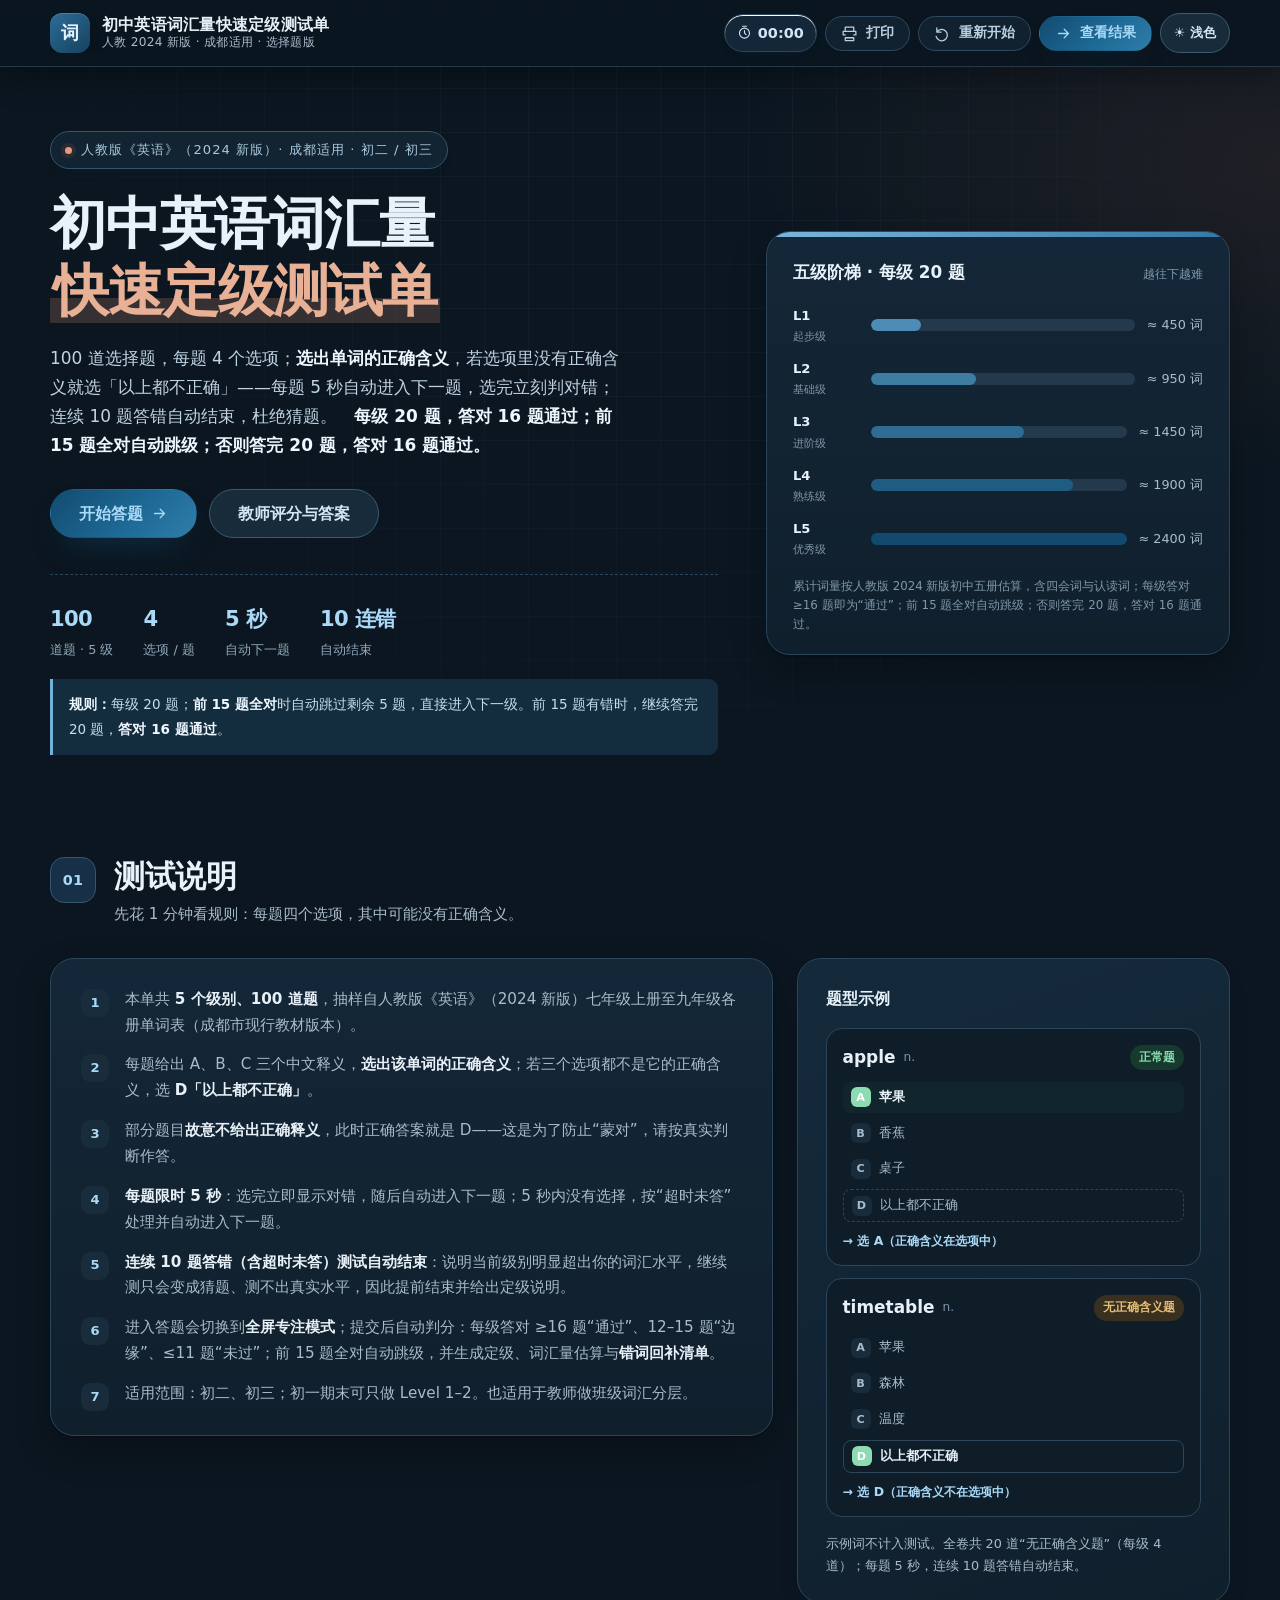
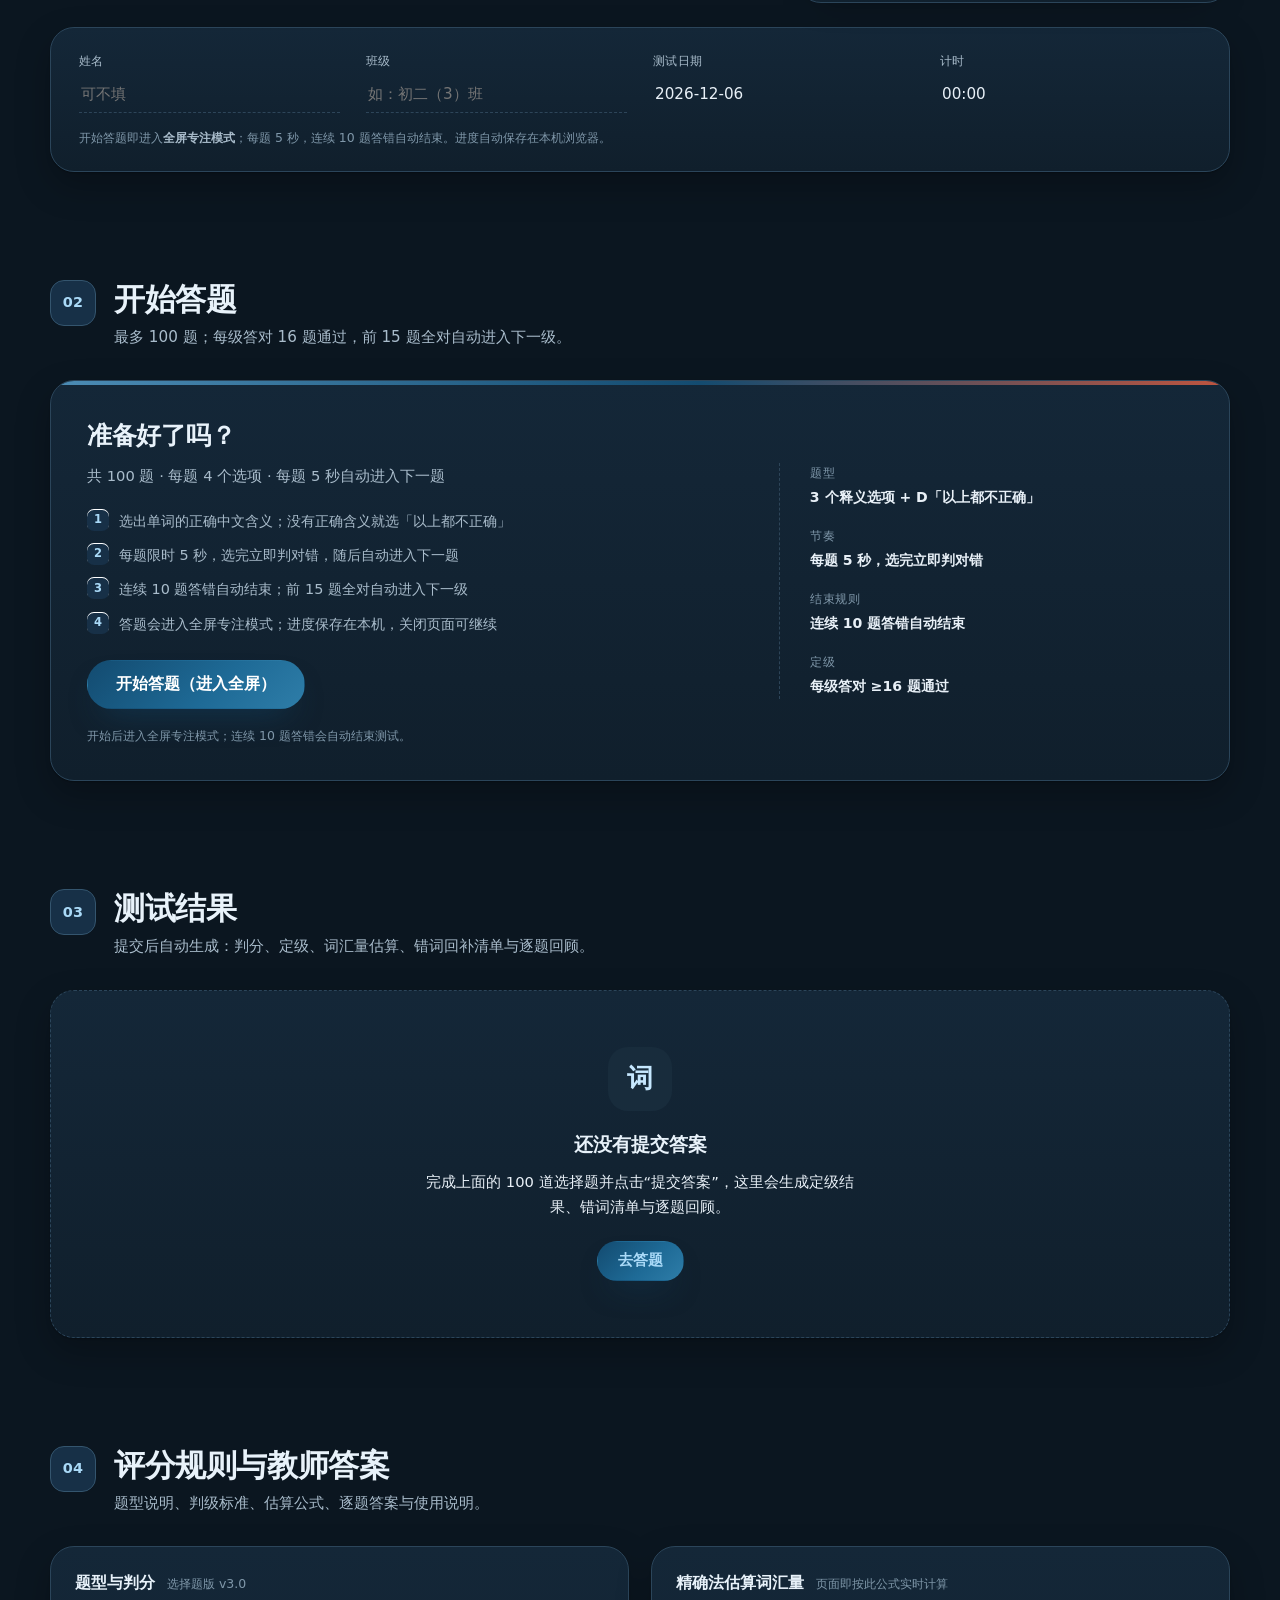
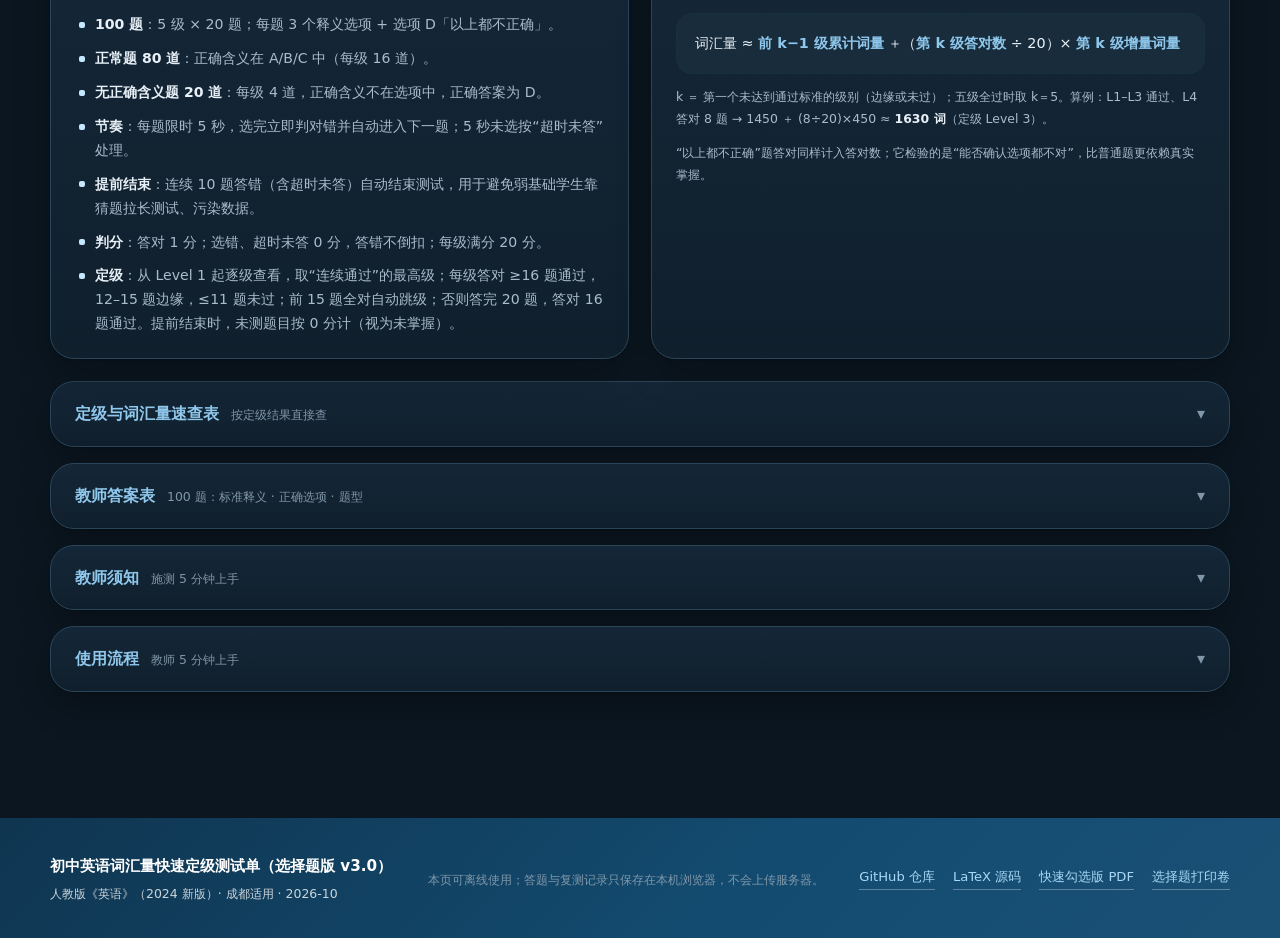
==== index.html @ 5fcaaaa8 "site: 词汇测试规则修正（前15全对跳级，否则16题通过）" ====
<!DOCTYPE html>
<html lang="zh-CN">
<head>
<meta charset="utf-8">
<meta name="viewport" content="width=device-width, initial-scale=1">
<title>初中英语词汇量快速定级测试单（选择题版）· 人教 2024 新版 · 成都适用</title>
<meta name="description" content="初中英语词汇量快速定级测试单选择题版：100 道题、每题 4 个选项（含「以上都不正确」），每题 5 秒自动进入下一题；每级 20 题、答对 16 题通过，前 15 题全对自动跳级；连续 10 题答错自动结束。">
<meta name="keywords" content="初中英语,词汇量,定级测试,选择题,人教版2024,成都,初二,初三">
<meta name="theme-color" content="#134B70">
<meta property="og:type" content="website">
<meta property="og:title" content="初中英语词汇量快速定级测试单（选择题版）">
<meta property="og:description" content="100 道选择题，每题 4 个选项；每级 20 题、答对 16 题通过，前 15 题全对自动跳级；自动判分定级、估算词汇量、生成错词清单。">
<link rel="icon" href="assets/favicon.svg" type="image/svg+xml">
<link rel="stylesheet" href="assets/style.min.css?v=3">
<link rel="stylesheet" href="assets/theme-dark.min.css?v=1">
<script src="assets/theme-toggle.min.js?v=2"></script>
<script src="/sw-register.js?v=3" defer></script>
<link rel="preload" as="script" href="assets/app.min.js?v=2">
</head>
<body>
<a class="skip-link" href="#test">跳到答题区</a>

<!-- ============================ 打印用页眉（仅打印可见） ============================ -->
<section class="print-header" aria-hidden="true">
  <h1>初中英语词汇量快速定级测试单（选择题版）</h1>
  <p>人教版《英语》（2024 新版）· 成都适用 · 初二 / 初三　|　5 级 × 20 题 ＝ 100 题　|　每题 4 个选项</p>
  <p class="print-fields">姓名：<span id="pfName">__________</span>　班级：<span id="pfClass">__________</span>　日期：<span id="pfDate">__________</span>　用时：<span id="pfTime">__________</span></p>
</section>

<!-- ============================ 顶栏 ============================ -->
<header class="site-header" id="siteHeader">
  <div class="wrap header-inner">
    <a class="brand" href="#top" aria-label="回到顶部">
      <span class="brand-mark" aria-hidden="true">词</span>
      <span class="brand-text">
        <strong>初中英语词汇量快速定级测试单</strong>
        <small>人教 2024 新版 · 成都适用 · 选择题版</small>
      </span>
    </a>
    <div class="header-actions">
      <span class="timer" id="timer" title="开始答题后计时">
        <svg viewBox="0 0 24 24" aria-hidden="true"><circle cx="12" cy="13" r="8"/><path d="M12 9v4l2.5 2.5M9 2h6"/></svg>
        <span id="timerText">00:00</span>
      </span>
      <button class="btn btn-ghost btn-sm" id="btnPrint" type="button" title="打印结果" aria-label="打印">
        <svg viewBox="0 0 24 24" aria-hidden="true"><path d="M6 9V3h12v6M6 18h12v4H6zM6 14H3V9h18v5h-3"/></svg>
        <span class="btn-label">打印</span>
      </button>
      <button class="btn btn-ghost btn-sm" id="btnReset" type="button" title="重新开始答题" aria-label="重新开始">
        <svg viewBox="0 0 24 24" aria-hidden="true"><path d="M4 4v6h6M4 10a8 8 0 1 1-1 6"/></svg>
        <span class="btn-label">重新开始</span>
      </button>
      <a class="btn btn-primary btn-sm" href="#result" id="btnGoResult" aria-label="查看结果">
        <svg viewBox="0 0 24 24" aria-hidden="true"><path d="M5 12h14M13 6l6 6-6 6"/></svg>
        <span class="btn-label">查看结果</span>
      </a>
    </div>
  </div>
</header>

<main id="top">

  <!-- ============================ 首屏 ============================ -->
  <section class="hero">
    <div class="wrap hero-grid">
      <div class="hero-copy">
        <p class="eyebrow"><span class="dot"></span>人教版《英语》（2024 新版）· 成都适用 · 初二 / 初三</p>
        <h1>初中英语词汇量<br><em>快速定级测试单</em></h1>
        <p class="lede">100 道选择题，每题 4 个选项；<strong>选出单词的正确含义</strong>，若选项里没有正确含义就选「以上都不正确」——每题 5 秒自动进入下一题，选完立刻判对错；连续 10 题答错自动结束，杜绝猜题。　<strong>每级 20 题，答对 16 题通过；前 15 题全对自动跳级；否则答完 20 题，答对 16 题通过。</strong></p>
        <div class="hero-actions">
          <a class="btn btn-primary btn-lg" href="#test" id="heroStart">
            开始答题
            <svg viewBox="0 0 24 24" aria-hidden="true"><path d="M5 12h14M13 6l6 6-6 6"/></svg>
          </a>
          <a class="btn btn-line btn-lg" href="#teacher">教师评分与答案</a>
        </div>
        <ul class="hero-facts" aria-label="测试信息">
          <li><strong>100</strong><span>道题 · 5 级</span></li>
          <li><strong>4</strong><span>选项 / 题</span></li>
          <li><strong>5 秒</strong><span>自动下一题</span></li>
          <li><strong>10 连错</strong><span>自动结束</span></li>
        </ul>
        <p class="rule-note"><strong>规则：</strong>每级 20 题；<strong>前 15 题全对</strong>时自动跳过剩余 5 题，直接进入下一级。前 15 题有错时，继续答完 20 题，<strong>答对 16 题通过</strong>。</p>
      </div>

      <aside class="ladder-card" aria-label="五个级别与累计词汇量">
        <div class="ladder-head">
          <span class="ladder-title">五级阶梯 · 每级 20 题</span>
          <span class="ladder-sub">越往下越难</span>
        </div>
        <ol class="ladder" id="heroLadder"><!-- JS 生成 --></ol>
        <p class="ladder-note">累计词量按人教版 2024 新版初中五册估算，含四会词与认读词；每级答对 ≥16 题即为“通过”；前 15 题全对自动跳级；否则答完 20 题，答对 16 题通过。</p>
      </aside>
    </div>
  </section>

  <!-- ============================ 01 测试说明 ============================ -->
  <section class="section" id="instructions">
    <div class="wrap">
      <header class="section-head">
        <span class="kicker">01</span>
        <div>
          <h2>测试说明</h2>
          <p>先花 1 分钟看规则：每题四个选项，其中可能没有正确含义。</p>
        </div>
      </header>

      <div class="rules-grid">
        <ol class="rules">
          <li>本单共 <strong>5 个级别、100 道题</strong>，抽样自人教版《英语》（2024 新版）七年级上册至九年级各册单词表（成都市现行教材版本）。</li>
          <li>每题给出 A、B、C 三个中文释义，<strong>选出该单词的正确含义</strong>；若三个选项都不是它的正确含义，选 <strong>D「以上都不正确」</strong>。</li>
          <li>部分题目<strong>故意不给出正确释义</strong>，此时正确答案就是 D——这是为了防止“蒙对”，请按真实判断作答。</li>
          <li><strong>每题限时 5 秒</strong>：选完立即显示对错，随后自动进入下一题；5 秒内没有选择，按“超时未答”处理并自动进入下一题。</li>
          <li><strong>连续 10 题答错（含超时未答）测试自动结束</strong>：说明当前级别明显超出你的词汇水平，继续测只会变成猜题、测不出真实水平，因此提前结束并给出定级说明。</li>
          <li>进入答题会切换到<strong>全屏专注模式</strong>；提交后自动判分：每级答对 ≥16 题“通过”、12–15 题“边缘”、≤11 题“未过”；前 15 题全对自动跳级，并生成定级、词汇量估算与<strong>错词回补清单</strong>。</li>
          <li>适用范围：初二、初三；初一期末可只做 Level 1–2。也适用于教师做班级词汇分层。</li>
        </ol>

        <div class="example-card">
          <h3>题型示例</h3>
          <div class="example-q">
            <div class="eq-head"><span class="eq-word">apple</span><span class="eq-pos">n.</span><span class="eq-tag">正常题</span></div>
            <ul class="eq-opts">
              <li class="is-correct"><span>A</span>苹果</li>
              <li><span>B</span>香蕉</li>
              <li><span>C</span>桌子</li>
              <li class="eq-none"><span>D</span>以上都不正确</li>
            </ul>
            <p class="eq-answer">→ 选 A（正确含义在选项中）</p>
          </div>
          <div class="example-q">
            <div class="eq-head"><span class="eq-word">timetable</span><span class="eq-pos">n.</span><span class="eq-tag trap">无正确含义题</span></div>
            <ul class="eq-opts">
              <li><span>A</span>苹果</li>
              <li><span>B</span>森林</li>
              <li><span>C</span>温度</li>
              <li class="is-correct eq-none"><span>D</span>以上都不正确</li>
            </ul>
            <p class="eq-answer">→ 选 D（正确含义不在选项中）</p>
          </div>
          <p class="example-note">示例词不计入测试。全卷共 20 道“无正确含义题”（每级 4 道）；每题 5 秒，连续 10 题答错自动结束。</p>
        </div>
      </div>

      <!-- 学生信息 -->
      <div class="profile-card">
        <div class="profile-fields">
          <label class="field"><span>姓名</span><input id="inpName" type="text" autocomplete="name" placeholder="可不填"></label>
          <label class="field"><span>班级</span><input id="inpClass" type="text" placeholder="如：初二（3）班"></label>
          <div class="field field-static"><span>测试日期</span><output id="outDate">—</output></div>
          <div class="field field-static"><span>计时</span><output id="outTimer2">00:00</output></div>
        </div>
        <p class="profile-hint">开始答题即进入<strong>全屏专注模式</strong>；每题 5 秒，连续 10 题答错自动结束。进度自动保存在本机浏览器。</p>
      </div>
    </div>
  </section>

  <!-- ============================ 02 答题 ============================ -->
  <section class="section section-test" id="test">
    <div class="wrap">
      <header class="section-head">
        <span class="kicker">02</span>
        <div>
          <h2>开始答题</h2>
          <p>最多 100 题；每级答对 16 题通过，前 15 题全对自动进入下一级。</p>
        </div>
      </header>

      <!-- 开始面板 -->
      <div class="start-panel" id="startPanel">
        <div class="start-main">
          <h3 id="startTitle">准备好了吗？</h3>
          <p class="start-sub" id="startSub">最多 100 题 · 每级 20 题 · 答对 16 题通过 · 前 15 题全对自动跳级</p>
          <ul class="start-points">
            <li><span>1</span>选出单词的正确中文含义；没有正确含义就选「以上都不正确」</li>
            <li><span>2</span>每题限时 5 秒，选完立即判对错，随后自动进入下一题</li>
            <li><span>3</span>连续 10 题答错自动结束；前 15 题全对自动进入下一级</li>
            <li><span>4</span>答题会进入全屏专注模式；进度保存在本机，关闭页面可继续</li>
          </ul>
          <div class="start-actions">
            <button class="btn btn-primary btn-lg" id="btnStart" type="button">开始答题（进入全屏）</button>
            <button class="btn btn-line btn-lg" id="btnResume" type="button" hidden>继续上次答题</button>
            <button class="btn btn-ghost btn-lg" id="btnRestart2" type="button" hidden>重新开始</button>
          </div>
          <p class="start-note" id="startNote">建议在安静环境完成；答题成绩保存在本机浏览器。</p>
        </div>
        <div class="start-side">
          <div class="start-mini">
            <span class="start-mini-k">题型</span>
            <span class="start-mini-v">3 个释义选项 + D「以上都不正确」</span>
          </div>
          <div class="start-mini">
            <span class="start-mini-k">节奏</span>
            <span class="start-mini-v">每题 5 秒，选完立即判对错</span>
          </div>
          <div class="start-mini">
            <span class="start-mini-k">结束规则</span>
            <span class="start-mini-v">连续 10 题答错自动结束</span>
          </div>
          <div class="start-mini">
            <span class="start-mini-k">定级</span>
            <span class="start-mini-v">每级答对 ≥16 题通过</span>
          </div>
        </div>
      </div>

      <!-- 全屏答题区 -->
      <div class="test-stage" id="testStage" hidden>
        <div class="stage-hud">
          <div class="hud-left">
            <span class="q-level" id="qLevel">Level 1 起步级</span>
            <span class="q-count" id="qCount">第 1 / 100 题</span>
            <span class="q-levelcount" id="qLevelCount">本级 1/20</span>
          </div>
          <div class="hud-center">
            <div class="countdown" id="countdown" aria-label="剩余秒数">
              <svg viewBox="0 0 46 46" aria-hidden="true">
                <circle class="cd-bg" cx="23" cy="23" r="20"></circle>
                <circle class="cd-fg" id="cdFg" cx="23" cy="23" r="20"></circle>
              </svg>
              <span id="cdNum">5</span>
            </div>
          </div>
          <div class="hud-right">
            <span class="hud-timer" id="stageTimer">00:00</span>
            <button class="btn btn-ghost btn-xs" id="btnFullscreen" type="button" title="切换全屏">全屏</button>
            <button class="btn btn-ghost btn-xs" id="btnEndTest" type="button" title="结束并查看结果">结束测试</button>
          </div>
        </div>

        <div class="stage-main">
          <article class="q-card" id="qCard">
            <p class="q-prompt">选出下面单词的正确中文含义</p>
            <div class="q-word-row">
              <strong class="q-word" id="qWord">grade</strong>
              <span class="q-pos" id="qPos">n.</span>
            </div>
            <div class="q-options" id="qOptions" role="group" aria-label="答案选项"></div>
            <div class="feedback" id="feedback" hidden></div>
          </article>
        </div>

        <div class="stage-foot">
          <div class="stage-foot-top">
            <div class="streak" id="streak">连续错误 <b id="streakNum">0</b> / 10</div>
            <div class="stage-legend">
              <span><i class="dot ok"></i>做对</span>
              <span><i class="dot no"></i>做错</span>
              <span><i class="dot none"></i>未测</span>
            </div>
          </div>
          <div class="stage-map" id="sheetMap" aria-label="答题进度"></div>
          <p class="stage-note">每题 5 秒；连续 10 题答错将提前结束测试。</p>
        </div>
      </div>
    </div>
  </section>

  <!-- ============================ 03 结果 ============================ -->
  <section class="section section-result" id="result">
    <div class="wrap">
      <header class="section-head">
        <span class="kicker">03</span>
        <div>
          <h2>测试结果</h2>
          <p>提交后自动生成：判分、定级、词汇量估算、错词回补清单与逐题回顾。</p>
        </div>
      </header>

      <div class="result-empty" id="resultEmpty">
        <div class="empty-icon" aria-hidden="true">词</div>
        <h3>还没有提交答案</h3>
        <p>完成上面的 100 道选择题并点击“提交答案”，这里会生成定级结果、错词清单与逐题回顾。</p>
        <a class="btn btn-primary" href="#test" id="btnGoTest">去答题</a>
      </div>

      <div class="result-body" id="resultBody" hidden>
        <!-- 提前结束提示 -->
        <div class="early-banner" id="earlyBanner" hidden>
          <div class="eb-icon" aria-hidden="true">!</div>
          <div>
            <strong>测试提前结束</strong>
            <p id="earlyReason">连续 10 题答错（含超时未答），按规则提前结束测试。</p>
            <p class="eb-note" id="earlyNote">说明：连续答错说明当前级别已明显超出你的词汇水平，继续测容易变成猜题，测不出真实词汇量。未做的题目记为“未测”，不参与答对计数。</p>
          </div>
        </div>
        <!-- 结果卡 -->
        <div class="result-card" id="resultCard">
          <div class="rc-head">
            <div>
              <span class="rc-kicker">定级结果</span>
              <h3 id="resLevel">Level 3 进阶级</h3>
              <p class="rc-sub" id="resSub">连续通过 Level 1–3，停在 Level 4</p>
            </div>
            <div class="rc-badge" id="resBadge">通过</div>
          </div>
          <div class="rc-stats">
            <div class="rc-stat">
              <span>估算词汇量</span>
              <strong id="resEstimate">约 1630 词</strong>
              <small id="resRange">区间 1450–1698 词</small>
            </div>
            <div class="rc-stat">
              <span>答对题数</span>
              <strong id="resCorrect">72 / 100</strong>
              <small id="resAccuracy">正确率 72%</small>
            </div>
            <div class="rc-stat">
              <span>测试用时</span>
              <strong id="resTime">12:35</strong>
              <small id="resTimeNote">在 12–18 分钟区间内</small>
            </div>
            <div class="rc-stat">
              <span>建议回补</span>
              <strong id="resRecommend">Level 4 熟练级</strong>
              <small id="resStop">止于第 4 级</small>
            </div>
          </div>
          <p class="rc-meta" id="resMeta">误选 20 题 · 未答 8 题 · “无正确含义”题答对 12 / 20</p>
          <div class="rc-advice">
            <h4>下一步怎么做</h4>
            <p id="resAdvice">补八下＋九年级前四单元；抓词块、一词多义与构词法</p>
            <p class="rc-goal" id="resGoal">期望线：初二 ≥ Level 3，初三 ≥ Level 4</p>
          </div>
          <div class="rc-actions">
            <button class="btn btn-primary btn-sm" id="btnSaveResult" type="button">保存本次记录</button>
            <button class="btn btn-line btn-sm" id="btnCopyResult" type="button">复制结果</button>
            <button class="btn btn-ghost btn-sm" id="btnPrintResult" type="button">打印结果</button>
            <button class="btn btn-ghost btn-sm" id="btnRetake" type="button">重新测试</button>
          </div>
          <p class="rc-next">下一步：<a href="https://1901151458-prog.github.io/english-materials/">英语资料站 · 按年级补词表</a><span>·</span><a href="https://1901151458-prog.github.io/english-materials/vocab-5-books/">五册词汇总表</a><span>·</span><a href="https://1901151458-prog.github.io/english-materials/sdgs/">SDG 阅读室</a></p>
          <p class="rc-note">结果用于分层教学与词汇回补，不作学业评价依据；抽样误差约 ±10%。</p>
        </div>

        <!-- 分布图 + 刻度尺 -->
        <div class="result-grid">
          <div class="panel">
            <div class="panel-head">
              <h3>答题分布图</h3>
              <span class="panel-sub">每行 20 格 = 该级第 1–20 题；绿=对，红=错，灰=未答</span>
            </div>
            <div class="dist-grid" id="distGrid"></div>
            <ul class="dist-legend" id="distLegend"></ul>
          </div>
          <div class="panel">
            <div class="panel-head">
              <h3>词汇量刻度尺</h3>
              <span class="panel-sub">▲ 为本次估算位置；虚线为课标 1600 词</span>
            </div>
            <div class="ruler" id="ruler"></div>
            <p class="panel-note" id="rulerNote">你的位置落在 Level 3 区间；继续补齐 Level 4 可进入 1900 词档。</p>
          </div>
        </div>

        <!-- 错词回补清单 -->
        <div class="panel" id="wrongPanel">
          <div class="panel-head">
            <h3>错词回补清单</h3>
            <span class="panel-sub">错题与未答题；按级别整理，可直接打印给学生回补</span>
            <button class="btn btn-ghost btn-sm" id="btnExportWrong" type="button">导出错题 CSV</button>
          </div>
          <div class="wrong-list" id="wrongList"></div>
        </div>

        <!-- 逐题回顾 -->
        <details class="panel collapsible" id="reviewPanel">
          <summary><span>逐题回顾</span><small>全部 100 题：你的答案 / 正确答案</small></summary>
          <div id="reviewTables"></div>
        </details>

        <!-- 水平对照 -->
        <div class="panel">
          <div class="panel-head">
            <h3>分级水平对照</h3>
            <span class="panel-sub">当前结果高亮显示；分数段为大致对应，仅供参考</span>
          </div>
          <div class="table-wrap">
            <table class="table level-table" id="levelTable">
              <thead>
                <tr><th>定级</th><th>累计词量</th><th>教材进度</th><th>语言能力描述</th><th>中考参考</th><th>回补重点</th></tr>
              </thead>
              <tbody><!-- JS --></tbody>
            </table>
          </div>
        </div>

        <!-- 复测记录 -->
        <div class="panel" id="historyPanel">
          <div class="panel-head">
            <h3>复测记录</h3>
            <span class="panel-sub">保存在本机浏览器，不上传服务器；每学期复测一次对比进步</span>
          </div>
          <div class="table-wrap">
            <table class="table history-table" id="historyTable">
              <thead>
                <tr><th>次数</th><th>日期</th><th>姓名/班级</th><th>用时</th><th>答对</th><th>定级</th><th>估算词汇量</th><th>较上次</th></tr>
              </thead>
              <tbody><!-- JS --></tbody>
            </table>
          </div>
          <p class="panel-note" id="historyEmpty">还没有保存记录。提交后点“保存本次记录”，即可在这里追踪变化。</p>
        </div>
      </div>
    </div>
  </section>

  <!-- ============================ 04 教师 ============================ -->
  <section class="section section-teacher" id="teacher">
    <div class="wrap">
      <header class="section-head">
        <span class="kicker">04</span>
        <div>
          <h2>评分规则与教师答案</h2>
          <p>题型说明、判级标准、估算公式、逐题答案与使用说明。</p>
        </div>
      </header>

      <div class="teacher-grid">
        <div class="panel">
          <div class="panel-head"><h3>题型与判分</h3><span class="panel-sub">选择题版 v3.0</span></div>
          <ul class="bullets">
            <li><strong>100 题</strong>：5 级 × 20 题；每题 3 个释义选项 + 选项 D「以上都不正确」。</li>
            <li><strong>正常题 80 道</strong>：正确含义在 A/B/C 中（每级 16 道）。</li>
            <li><strong>无正确含义题 20 道</strong>：每级 4 道，正确含义不在选项中，正确答案为 D。</li>
            <li><strong>节奏</strong>：每题限时 5 秒，选完立即判对错并自动进入下一题；5 秒未选按“超时未答”处理。</li>
            <li><strong>提前结束</strong>：连续 10 题答错（含超时未答）自动结束测试，用于避免弱基础学生靠猜题拉长测试、污染数据。</li>
            <li><strong>判分</strong>：答对 1 分；选错、超时未答 0 分，答错不倒扣；每级满分 20 分。</li>
            <li><strong>定级</strong>：从 Level 1 起逐级查看，取“连续通过”的最高级；每级答对 ≥16 题通过，12–15 题边缘，≤11 题未过；前 15 题全对自动跳级；否则答完 20 题，答对 16 题通过。提前结束时，未测题目按 0 分计（视为未掌握）。</li>
          </ul>
        </div>

        <div class="panel">
          <div class="panel-head"><h3>精确法估算词汇量</h3><span class="panel-sub">页面即按此公式实时计算</span></div>
          <div class="formula">
            词汇量 ≈ <em>前 k−1 级累计词量</em> ＋（<em>第 k 级答对数</em> ÷ 20）× <em>第 k 级增量词量</em>
          </div>
          <p class="panel-note">k ＝ 第一个未达到通过标准的级别（边缘或未过）；五级全过时取 k＝5。算例：L1–L3 通过、L4 答对 8 题 → 1450 ＋ (8÷20)×450 ≈ <strong>1630 词</strong>（定级 Level 3）。</p>
          <p class="panel-note">“以上都不正确”题答对同样计入答对数；它检验的是“能否确认选项都不对”，比普通题更依赖真实掌握。</p>
        </div>
      </div>

      <details class="panel collapsible">
        <summary><span>定级与词汇量速查表</span><small>按定级结果直接查</small></summary>
        <div class="table-wrap">
          <table class="table range-table" id="rangeTable">
            <thead><tr><th>定级结果</th><th>判定情形</th><th>估算词汇量</th></tr></thead>
            <tbody><!-- JS --></tbody>
          </table>
        </div>
      </details>

      <details class="panel collapsible" id="answersPanel">
        <summary><span>教师答案表</span><small>100 题：标准释义 · 正确选项 · 题型</small></summary>
        <p class="panel-note">词性缩写：n. 名词（[U] 表示不可数）；v. 动词；adj. 形容词；adv. 副词；conj. 连词。“无正确含义”题的正确答案为 D。</p>
        <div id="answerTables"><!-- JS --></div>
      </details>

      <details class="panel collapsible">
        <summary><span>教师须知</span><small>施测 5 分钟上手</small></summary>
        <ul class="bullets">
          <li><strong>施测环境</strong>：安静、无词典/手机/翻译笔；学生之间不讨论。教师只提示“开始”和“还剩 5 分钟”。</li>
          <li><strong>判定口径</strong>：选对即算“认识”；选错或未答均视为“不认识/未掌握”。若学生知道词义但选项中没有，应选 D。</li>
          <li><strong>数据解读</strong>：抽样误差约 ±10%；“无正确含义题”答对率可单独反映辨别与自信程度。</li>
          <li><strong>错词回补</strong>：结果页的“错词回补清单”按级别列出错题与未答题，可直接作为回补任务单。</li>
          <li><strong>复测建议</strong>：每学期 1 次，使用同一版本，便于纵向对比进步。</li>
          <li><strong>打印</strong>：结果页可打印结果卡与错词清单；也可下载<a href="assets/vocab-test-mcq-print.pdf" download>选择题打印卷 PDF</a>或<a href="assets/vocab-test-print.pdf" download>快速勾选版 PDF</a>。</li>
        </ul>
      </details>

      <details class="panel collapsible">
        <summary><span>使用流程</span><small>教师 5 分钟上手</small></summary>
        <ol class="steps">
          <li><strong>答题</strong>：网页答题（进入全屏、每题 5 秒、连续 10 题答错自动结束）或打印选择题卷统一收卷。网页版规则：每级 20 题，答对 16 题通过；前 15 题全对自动跳级；否则答完 20 题，答对 16 题通过。</li>
          <li><strong>判分</strong>：网页版自动判分；纸卷按答案表批改，每题 1 分，答错不倒扣。</li>
          <li><strong>定级</strong>：每级 ≥16 题通过，取连续通过的最高级；用精确法或速查表估算词汇量。</li>
          <li><strong>回补</strong>：按“错词回补清单”和第五部分“回补重点”锁定回补级别，安排复测。</li>
          <li><strong>复测</strong>：每学期 1 次，保存结果记录，对比进步。</li>
        </ol>
      </details>
    </div>
  </section>
</main>

<!-- ============================ 页脚 ============================ -->
<footer class="site-footer">
  <div class="wrap footer-grid">
    <div>
      <strong>初中英语词汇量快速定级测试单（选择题版 v3.0）</strong>
      <p>人教版《英语》（2024 新版）· 成都适用 · 2026-10</p>
    </div>
    <p class="footer-note">本页可离线使用；答题与复测记录只保存在本机浏览器，不会上传服务器。</p>
    <div class="footer-links">
      <a href="https://github.com/1901151458-prog/english-vocab-test" target="_blank" rel="noopener">GitHub 仓库</a>
      <a href="assets/source/vocab-test-v2.tex" download>LaTeX 源码</a>
      <a href="assets/vocab-test-print.pdf" download>快速勾选版 PDF</a>
      <a href="assets/vocab-test-mcq-print.pdf" download>选择题打印卷</a>
    </div>
  </div>
</footer>

<!-- 移动端底部条 -->
<div class="mini-bar" id="miniBar" aria-hidden="true">
  <div class="mini-info">
    <span>已答 <strong id="miniCount">0</strong>/100</span>
    <span class="mini-level" id="miniLevel">未开始</span>
  </div>
  <a class="btn btn-primary btn-sm" href="#test" id="miniJump">答题</a>
</div>

<div class="toast" id="toast" role="status" aria-live="polite"></div>

<script src="assets/app.min.js?v=2"></script>
</body>
</html>
---- assets/style.min.css ----
:root{--brand: #134B70;--brand-2: #1E6A96;--brand-3: #2E7DA8;--accent: #C0553F;--accent-2: #D9765F;--ink: #10222E;--muted: #5B7184;--muted-2: #8BA0B1;--bg: #F2F6FA;--paper: #FFFFFF;--soft: #EEF4F9;--line: #DBE5EE;--line-2: #E9EFF5;--ok: #2F7D5B;--ok-bg: #E7F5EE;--mid: #A9721A;--mid-bg: #FCF3E0;--no: #AE4632;--no-bg: #FBEAE5;--lv1: #4C8CB5;--lv2: #3D7CA3;--lv3: #2E6C94;--lv4: #1F5C82;--lv5: #12496E;--radius-lg: 24px;--radius: 16px;--radius-sm: 10px;--shadow: 0 30px 70px -42px rgba(16, 58, 88, .55);--shadow-sm: 0 14px 32px -22px rgba(16, 58, 88, .38);--font: "Noto Sans SC", "Source Han Sans SC", "PingFang SC", "Hiragino Sans GB", "Microsoft YaHei", system-ui, sans-serif;--font-en: "Inter", "SF Pro Display", "Segoe UI", system-ui, sans-serif;--header-h: 66px}*,*:before,*:after{box-sizing:border-box}html{scroll-behavior:smooth;scroll-padding-top:96px}body{margin:0;overflow-x:hidden;font-family:var(--font);color:var(--ink);background-color:var(--bg);line-height:1.7;-webkit-font-smoothing:antialiased;text-rendering:optimizeLegibility}body:before{content:"";position:fixed;inset:0;z-index:-2;background:radial-gradient(1100px 620px at 8% -8%,rgba(76,140,181,.16),transparent 62%),radial-gradient(900px 520px at 100% 4%,rgba(192,85,63,.1),transparent 60%),radial-gradient(1000px 700px at 50% 108%,rgba(46,125,168,.12),transparent 65%);pointer-events:none}body:after{content:"";position:fixed;inset:0;z-index:-1;background-image:linear-gradient(rgba(19,75,112,.035) 1px,transparent 1px),linear-gradient(90deg,rgba(19,75,112,.035) 1px,transparent 1px);background-size:44px 44px;mask-image:radial-gradient(ellipse at 50% 20%,#000 20%,transparent 78%);pointer-events:none}h1,h2,h3,h4,p,ul,ol{margin:0}ul,ol{padding:0}a{color:var(--brand-2);text-decoration:none}a:hover{color:var(--brand)}button{font:inherit;color:inherit}img,svg{display:block}.wrap{width:min(1180px,calc(100% - 40px));margin-inline:auto;min-width:0}.skip-link{position:fixed;left:16px;top:-60px;z-index:100;background:var(--brand);color:#fff;padding:10px 18px;border-radius:0 0 12px 12px;transition:top .2s}.skip-link:focus{top:0;color:#fff}.btn{display:inline-flex;align-items:center;justify-content:center;gap:8px;padding:11px 20px;border-radius:999px;border:1px solid transparent;font-size:.95rem;font-weight:600;line-height:1;cursor:pointer;transition:transform .16s ease,box-shadow .16s ease,background-color .16s ease,border-color .16s ease,color .16s ease;white-space:nowrap}.btn svg{width:17px;height:17px;fill:none;stroke:currentColor;stroke-width:1.8;stroke-linecap:round;stroke-linejoin:round}.btn:hover{transform:translateY(-1px)}.btn:active{transform:translateY(0)}.btn:focus-visible{outline:3px solid rgba(76,140,181,.45);outline-offset:2px}.btn-primary{background:linear-gradient(135deg,var(--brand),var(--brand-3));color:#fff;box-shadow:0 14px 30px -14px #134b70b3}.btn-primary:hover{color:#fff;box-shadow:0 18px 36px -14px #134b70cc}.btn-line{background:#fff;border-color:var(--brand-3);color:var(--brand)}.btn-line:hover{background:var(--soft);color:var(--brand)}.btn-ghost{background:#ffffffb3;border-color:var(--line);color:var(--muted)}.btn-ghost:hover{border-color:var(--brand-3);color:var(--brand);background:#fff}.btn-sm{padding:8px 15px;font-size:.86rem}.btn-xs{padding:5px 11px;font-size:.78rem}.btn-lg{padding:15px 28px;font-size:1.02rem}.btn-block{width:100%}.site-header{position:sticky;top:0;z-index:60;background:#ffffffd1;backdrop-filter:blur(14px) saturate(1.4);-webkit-backdrop-filter:blur(14px) saturate(1.4);border-bottom:1px solid rgba(19,75,112,.1)}.header-inner{height:var(--header-h);display:flex;align-items:center;justify-content:space-between;gap:20px}.brand{display:flex;align-items:center;gap:12px;color:var(--ink);min-width:0;flex:1 1 auto;overflow:hidden}.brand:hover{color:var(--ink)}.brand-mark{width:40px;height:40px;flex:none;display:grid;place-items:center;border-radius:12px;background:linear-gradient(140deg,var(--brand),var(--brand-3));color:#fff;font-weight:700;font-size:1.15rem;box-shadow:0 10px 22px -12px #134b70e6}.brand-text{display:flex;flex-direction:column;line-height:1.25;min-width:0;overflow:hidden}.brand-text strong{font-size:1rem;letter-spacing:.2px;white-space:nowrap;overflow:hidden;text-overflow:ellipsis}.brand-text small{color:var(--muted);font-size:.76rem;letter-spacing:.3px}.header-actions{display:flex;align-items:center;gap:8px;flex:none}.timer{display:inline-flex;align-items:center;gap:6px;padding:6px 12px;border-radius:999px;background:var(--soft);color:var(--brand);font-family:var(--font-en);font-variant-numeric:tabular-nums;font-size:.9rem;font-weight:600}.timer svg{width:15px;height:15px;fill:none;stroke:currentColor;stroke-width:1.8;stroke-linecap:round}.timer.is-warn{background:var(--mid-bg);color:var(--mid)}.timer.is-over{background:var(--no-bg);color:var(--no)}.hero{padding:64px 0 48px}.hero-grid{display:grid;grid-template-columns:minmax(0,1.18fr) minmax(0,.82fr);gap:48px;align-items:center}.eyebrow{display:inline-flex;align-items:center;gap:9px;font-size:.82rem;letter-spacing:.08em;color:var(--brand-2);background:#ffffffbf;border:1px solid rgba(19,75,112,.12);padding:7px 14px;border-radius:999px;margin-bottom:22px}.eyebrow .dot{width:7px;height:7px;border-radius:50%;background:var(--accent);box-shadow:0 0 0 4px #c0553f26}.hero h1{font-size:clamp(2.35rem,4.4vw,3.7rem);line-height:1.18;letter-spacing:-1px;font-weight:800;color:var(--brand)}.hero h1 em{font-style:normal;color:var(--accent);background:linear-gradient(transparent 62%,#c0553f29 62%);padding:0 .06em}.lede{margin-top:20px;max-width:34em;font-size:1.06rem;color:var(--muted)}.lede strong{color:var(--ink)}.hero-actions{display:flex;flex-wrap:wrap;gap:12px;margin-top:30px}.hero-facts{display:flex;flex-wrap:wrap;gap:12px 30px;margin-top:36px;padding-top:26px;border-top:1px dashed rgba(19,75,112,.18);list-style:none}.hero-facts li{display:flex;flex-direction:column;gap:2px}.hero-facts strong{font-family:var(--font-en);font-size:1.32rem;color:var(--brand);letter-spacing:-.02em}.hero-facts span{font-size:.8rem;color:var(--muted)}.ladder-card{background:var(--paper);border:1px solid rgba(19,75,112,.1);border-radius:var(--radius-lg);padding:26px 26px 20px;box-shadow:var(--shadow);position:relative;overflow:hidden}.ladder-card:before{content:"";position:absolute;inset:0 0 auto;height:5px;background:linear-gradient(90deg,var(--lv1),var(--lv5))}.ladder-head{display:flex;align-items:baseline;justify-content:space-between;margin-bottom:18px}.ladder-title{font-weight:700;color:var(--brand);font-size:1.05rem}.ladder-sub{font-size:.78rem;color:var(--muted-2)}.ladder{list-style:none;display:grid;gap:12px}.ladder-row{display:grid;grid-template-columns:66px 1fr auto;align-items:center;gap:12px}.ladder-row .lv-name{font-size:.82rem;font-weight:700;color:var(--brand)}.ladder-row .lv-name small{display:block;font-weight:500;font-size:.7rem;color:var(--muted-2)}.ladder-bar{height:12px;border-radius:999px;background:var(--line-2);overflow:hidden}.ladder-bar i{display:block;height:100%;border-radius:inherit}.ladder-row .lv-cum{font-family:var(--font-en);font-variant-numeric:tabular-nums;font-size:.8rem;color:var(--muted);min-width:52px;text-align:right}.ladder-note{margin-top:18px;font-size:.74rem;color:var(--muted-2);line-height:1.6}.section{padding:54px 0}.section-head{display:flex;align-items:flex-start;gap:18px;margin-bottom:30px}.kicker{flex:none;width:46px;height:46px;display:grid;place-items:center;border-radius:14px;border:1px solid rgba(19,75,112,.18);background:#ffffffb3;color:var(--brand-2);font-family:var(--font-en);font-weight:700;font-size:.9rem;letter-spacing:.02em}.section-head h2{font-size:clamp(1.5rem,2.4vw,2rem);font-weight:800;color:var(--brand);letter-spacing:-.4px;line-height:1.3}.section-head p{margin-top:5px;color:var(--muted);font-size:.95rem}.rules-grid{display:grid;grid-template-columns:minmax(0,1.5fr) minmax(0,.9fr);gap:24px;align-items:start}.rules{list-style:none;counter-reset:rule;display:grid;gap:14px;background:var(--paper);border:1px solid rgba(19,75,112,.1);border-radius:var(--radius-lg);padding:28px 30px;box-shadow:var(--shadow-sm)}.rules li{position:relative;counter-increment:rule;padding-left:44px;color:var(--muted);font-size:.95rem}.rules li strong{color:var(--ink)}.rules li:before{content:counter(rule);position:absolute;left:0;top:2px;width:28px;height:28px;display:grid;place-items:center;border-radius:9px;background:var(--soft);color:var(--brand-2);font-family:var(--font-en);font-weight:700;font-size:.82rem}.example-card{background:linear-gradient(160deg,#fff,var(--soft));border:1px solid rgba(19,75,112,.1);border-radius:var(--radius-lg);padding:26px 28px;box-shadow:var(--shadow-sm)}.example-card h3{font-size:1rem;color:var(--brand);margin-bottom:16px}.example-row{display:flex;align-items:center;justify-content:space-between;gap:12px;padding:10px 0;border-bottom:1px dashed var(--line)}.example-row:last-of-type{border-bottom:0}.example-word{display:inline-flex;align-items:center;gap:9px;font-family:var(--font-en);font-weight:600;color:var(--ink);padding:6px 12px;border-radius:10px;background:#fff;border:1px solid var(--line);font-size:.92rem}.example-word.is-on{border-color:var(--lv3);background:#2e6c9414}.example-word .num{color:var(--muted-2);font-size:.72rem;font-weight:500}.example-box{width:17px;height:17px;border:1.5px solid var(--muted-2);border-radius:5px;position:relative;flex:none}.example-word.is-on .example-box{background:var(--brand-3);border-color:var(--brand-3)}.example-word.is-on .example-box:after{content:"";position:absolute;left:5px;top:1px;width:5px;height:10px;border:solid #fff;border-width:0 2px 2px 0;transform:rotate(42deg)}.example-tag{font-size:.8rem;padding:4px 10px;border-radius:999px;white-space:nowrap}.example-tag.ok{background:var(--ok-bg);color:var(--ok)}.example-tag.no{background:var(--no-bg);color:var(--no)}.example-note{margin-top:16px;font-size:.8rem;color:var(--muted);line-height:1.7}.profile-card{margin-top:24px;background:var(--paper);border:1px solid rgba(19,75,112,.1);border-radius:var(--radius-lg);padding:22px 28px;box-shadow:var(--shadow-sm)}.profile-fields{display:grid;grid-template-columns:repeat(4,minmax(0,1fr));gap:18px 26px}.field{display:flex;flex-direction:column;gap:5px}.field span{font-size:.78rem;color:var(--muted);letter-spacing:.04em}.field input{font:inherit;font-size:.95rem;color:var(--ink);background:transparent;border:0;border-bottom:1.5px dashed var(--line);padding:5px 2px;outline:none;transition:border-color .16s}.field input:focus{border-color:var(--brand-3)}.field-static output{font-size:.95rem;color:var(--ink);border-bottom:1.5px solid transparent;padding:5px 2px;font-variant-numeric:tabular-nums}.profile-hint{margin-top:14px;font-size:.78rem;color:var(--muted-2)}.profile-hint strong{color:var(--muted)}.test-toolbar{position:sticky;top:calc(var(--header-h) + 8px);z-index:30;display:flex;align-items:center;justify-content:space-between;gap:18px;background:#ffffffdb;backdrop-filter:blur(12px);-webkit-backdrop-filter:blur(12px);border:1px solid rgba(19,75,112,.1);border-radius:18px;padding:12px 20px;margin-bottom:22px;box-shadow:var(--shadow-sm)}.global-progress{display:flex;align-items:baseline;gap:8px;flex:1;min-width:0}.gp-label{font-size:.82rem;color:var(--muted)}.global-progress strong{font-family:var(--font-en);font-size:1.35rem;color:var(--brand);line-height:1}.gp-total{font-family:var(--font-en);color:var(--muted-2);font-size:.9rem}.gp-bar{flex:1;min-width:60px;height:8px;border-radius:999px;background:var(--line-2);overflow:hidden;margin-left:6px}.gp-bar i{display:block;height:100%;width:0;border-radius:inherit;background:linear-gradient(90deg,var(--brand-3),var(--brand));transition:width .3s ease}.toolbar-actions{display:flex;gap:8px;flex:none}.test-layout{display:grid;grid-template-columns:minmax(0,1fr) 318px;gap:24px;align-items:start}.levels{display:grid;gap:18px;min-width:0}.level-card{background:var(--paper);border:1px solid rgba(19,75,112,.1);border-radius:var(--radius-lg);padding:20px 22px 16px;box-shadow:var(--shadow-sm);position:relative;overflow:hidden;scroll-margin-top:130px}.level-card:before{content:"";position:absolute;inset:0 auto 0 0;width:5px;background:var(--lv, var(--brand))}.level-head{display:flex;flex-wrap:wrap;align-items:center;gap:10px 14px;margin-bottom:6px}.level-title{display:flex;align-items:center;gap:10px;flex:1;min-width:0}.level-badge{font-family:var(--font-en);font-size:.72rem;font-weight:700;letter-spacing:.06em;color:#fff;background:var(--lv, var(--brand));padding:4px 9px;border-radius:7px}.level-title h3{font-size:1.08rem;color:var(--ink);font-weight:700}.level-book{font-size:.78rem;color:var(--muted-2)}.level-status{font-size:.74rem;font-weight:700;padding:4px 10px;border-radius:999px;background:var(--soft);color:var(--muted);white-space:nowrap}.level-status.is-pass{background:var(--ok-bg);color:var(--ok)}.level-status.is-edge{background:var(--mid-bg);color:var(--mid)}.level-status.is-fail{background:var(--no-bg);color:var(--no)}.level-progress{display:flex;align-items:center;gap:10px;margin:8px 0 12px}.level-progress .lp-count{font-family:var(--font-en);font-size:.8rem;color:var(--muted);font-variant-numeric:tabular-nums;min-width:44px}.level-progress .lp-count b{color:var(--lv, var(--brand));font-size:.95rem}.level-progress .lp-bar{flex:1;height:6px;border-radius:999px;background:var(--line-2);overflow:hidden}.level-progress .lp-bar i{display:block;height:100%;width:0;border-radius:inherit;background:var(--lv, var(--brand));transition:width .25s ease}.level-progress .lp-target{font-size:.72rem;color:var(--muted-2);white-space:nowrap}.word-grid{display:grid;grid-template-columns:repeat(4,minmax(0,1fr));gap:8px}.word{display:grid;grid-template-columns:auto auto minmax(0,1fr);align-items:center;gap:8px;padding:9px 10px;background:#fff;border:1px solid var(--line);border-radius:11px;cursor:pointer;text-align:left;transition:background-color .14s ease,border-color .14s ease,transform .14s ease,box-shadow .14s ease;min-width:0}.word:hover{border-color:var(--lv, var(--brand-3));background:#2e7da80a;transform:translateY(-1px)}.word:focus-visible{outline:3px solid rgba(76,140,181,.4);outline-offset:1px}.word .box{width:18px;height:18px;flex:none;border:1.5px solid #A9BCCA;border-radius:5px;background:#fff;position:relative;transition:background-color .14s ease,border-color .14s ease}.word .num{font-family:var(--font-en);font-size:.7rem;color:var(--muted-2);min-width:1.35em;text-align:right;font-variant-numeric:tabular-nums}.word .w{font-family:var(--font-en);font-size:.95rem;font-weight:600;color:var(--ink);overflow:hidden;text-overflow:ellipsis;white-space:nowrap;letter-spacing:-.1px}.word[aria-pressed=true]{border-color:var(--lv, var(--brand));background:#2e7da80f;background:color-mix(in srgb,var(--lv, var(--brand)) 9%,#fff)}.word .meaning{display:none;grid-column:1 / -1;font-family:var(--font);font-size:.72rem;font-weight:400;color:var(--muted);line-height:1.4;padding-left:26px;white-space:normal}body.show-answers .word .meaning{display:block}body.show-answers .word{padding-bottom:7px}.word[aria-pressed=true] .box{background:var(--lv, var(--brand));border-color:var(--lv, var(--brand))}.word[aria-pressed=true] .box:after{content:"";position:absolute;left:5px;top:1px;width:5px;height:10px;border:solid #fff;border-width:0 2px 2px 0;transform:rotate(42deg)}.word[aria-pressed=true] .w{color:var(--brand)}.word.is-answer .w:after{content:" \b7  " attr(data-meaning);font-family:var(--font);font-weight:400;font-size:.78rem;color:var(--muted)}.level-foot{display:flex;justify-content:space-between;align-items:center;gap:12px;margin-top:12px}.level-foot span{font-size:.76rem;color:var(--muted-2)}.level-foot b{color:var(--lv, var(--brand));font-family:var(--font-en)}.live-panel{position:relative;min-width:0}.live-sticky{position:sticky;top:calc(var(--header-h) + 90px);background:var(--paper);border:1px solid rgba(19,75,112,.1);border-radius:var(--radius-lg);box-shadow:var(--shadow);padding:24px 24px 20px;overflow:hidden}.live-sticky:before{content:"";position:absolute;inset:0 0 auto;height:5px;background:linear-gradient(90deg,var(--lv1),var(--lv5))}.ring-wrap{position:relative;width:132px;height:132px;margin:4px auto 10px}.ring{width:100%;height:100%;transform:rotate(-90deg)}.ring-bg{fill:none;stroke:var(--line-2);stroke-width:10}.ring-fg{fill:none;stroke:url(#ringGrad);stroke:var(--brand-3);stroke-width:10;stroke-linecap:round;stroke-dasharray:326.7;stroke-dashoffset:326.7;transition:stroke-dashoffset .4s ease,stroke .3s ease}.ring-text{position:absolute;inset:0;display:grid;place-content:center;text-align:center;line-height:1.2}.ring-text strong{font-family:var(--font-en);font-size:1.9rem;color:var(--brand)}.ring-text span{font-size:.72rem;color:var(--muted-2)}.live-verdict{text-align:center;padding:4px 0 14px;border-bottom:1px dashed var(--line)}.live-label{display:block;font-size:.74rem;color:var(--muted-2);letter-spacing:.08em}.live-level{display:block;font-size:1.16rem;color:var(--brand);margin:4px 0 3px;letter-spacing:-.2px}.live-estimate{display:block;font-size:.8rem;color:var(--muted)}.live-levels{list-style:none;display:grid;gap:9px;padding:14px 0}.live-levels li{display:grid;grid-template-columns:34px 1fr auto;align-items:center;gap:9px}.ll-name{font-size:.74rem;font-weight:700;color:var(--lv, var(--brand))}.ll-bar{height:6px;border-radius:999px;background:var(--line-2);overflow:hidden}.ll-bar i{display:block;height:100%;width:0;background:var(--lv, var(--brand));border-radius:inherit;transition:width .25s ease}.ll-count{font-family:var(--font-en);font-size:.76rem;color:var(--muted);min-width:32px;text-align:right;font-variant-numeric:tabular-nums}.live-actions{display:grid;gap:8px}.result-empty{background:var(--paper);border:1px dashed rgba(19,75,112,.25);border-radius:var(--radius-lg);padding:56px 24px;text-align:center;color:var(--muted)}.empty-icon{width:64px;height:64px;margin:0 auto 18px;display:grid;place-items:center;border-radius:20px;background:var(--soft);color:var(--brand-3);font-size:1.6rem;font-weight:700}.result-empty h3{color:var(--brand);font-size:1.2rem;margin-bottom:8px}.result-empty p{max-width:30em;margin:0 auto 22px;font-size:.92rem}.result-body{display:grid;gap:22px;min-width:0}.result-body>*{min-width:0}.result-grid>*{min-width:0}.result-card{background:var(--paper);border:1px solid rgba(19,75,112,.1);border-radius:var(--radius-lg);box-shadow:var(--shadow);padding:30px 32px 24px;position:relative;overflow:hidden}.result-card:before{content:"";position:absolute;inset:0 0 auto;height:6px;background:linear-gradient(90deg,var(--lv1),var(--lv5),var(--accent))}.rc-head{display:flex;align-items:flex-start;justify-content:space-between;gap:20px}.rc-kicker{font-size:.76rem;letter-spacing:.14em;color:var(--muted-2);text-transform:uppercase}.rc-head h3{font-size:clamp(1.7rem,3vw,2.3rem);color:var(--brand);letter-spacing:-.5px;margin:6px 0 4px}.rc-sub{color:var(--muted);font-size:.9rem}.rc-badge{flex:none;padding:7px 16px;border-radius:999px;font-size:.82rem;font-weight:700;background:var(--ok-bg);color:var(--ok)}.rc-badge.is-edge{background:var(--mid-bg);color:var(--mid)}.rc-badge.is-below{background:var(--no-bg);color:var(--no)}.rc-stats{display:grid;grid-template-columns:repeat(4,minmax(0,1fr));gap:14px;margin:24px 0 20px}.rc-stat{background:var(--soft);border-radius:var(--radius);padding:14px 16px;border:1px solid transparent}.rc-stat>span{display:block;font-size:.74rem;color:var(--muted);margin-bottom:4px}.rc-stat>strong{display:block;font-size:1.02rem;color:var(--brand);letter-spacing:-.2px}.rc-stat>small{display:block;font-size:.72rem;color:var(--muted-2);margin-top:3px}.rc-advice{background:linear-gradient(150deg,#2e7da814,#c0553f0d);border-radius:var(--radius);padding:18px 20px}.rc-advice h4{font-size:.84rem;color:var(--brand-2);letter-spacing:.06em;margin-bottom:6px}.rc-advice p{font-size:.94rem;color:var(--ink)}.rc-goal{margin-top:6px!important;font-size:.8rem!important;color:var(--muted)!important}.rc-actions{display:flex;flex-wrap:wrap;gap:8px;margin-top:20px}.rc-note{margin-top:16px;font-size:.74rem;color:var(--muted-2)}.result-grid{display:grid;grid-template-columns:minmax(0,1.1fr) minmax(0,.9fr);gap:22px}.panel{min-width:0;background:var(--paper);border:1px solid rgba(19,75,112,.1);border-radius:var(--radius-lg);box-shadow:var(--shadow-sm);padding:22px 24px}.panel-head{display:flex;flex-wrap:wrap;align-items:baseline;gap:6px 12px;margin-bottom:16px}.panel-head h3{font-size:1.02rem;color:var(--brand);font-weight:700}.panel-sub{font-size:.78rem;color:var(--muted-2)}.panel-head .btn{margin-left:auto}.panel-note{font-size:.78rem;color:var(--muted);margin-top:12px;line-height:1.75}.panel-note strong{color:var(--ink)}.dist-grid{display:grid;gap:7px}.dist-row{display:grid;grid-template-columns:34px 1fr;align-items:center;gap:8px}.dist-row .dr-label{font-family:var(--font-en);font-size:.74rem;font-weight:700;color:var(--lv, var(--brand))}.dist-cells{display:grid;grid-template-columns:repeat(20,1fr);gap:3px}.dist-cell{aspect-ratio:1;border-radius:3px;background:var(--soft);border:1px solid var(--line-2);transition:background-color .2s ease}.dist-cell.is-on{background:var(--lv, var(--brand));border-color:var(--lv, var(--brand))}.dist-cell.is-sep{margin-left:2px}.dist-legend{display:flex;flex-wrap:wrap;gap:8px 18px;list-style:none;margin-top:16px;font-size:.76rem;color:var(--muted)}.dist-legend li{display:flex;align-items:center;gap:6px}.dist-legend .chip{width:12px;height:12px;border-radius:4px;background:var(--lv, var(--brand))}.ruler{margin:4px 0 0}.ruler svg{width:100%;height:auto;display:block}.ruler-caption{display:flex;justify-content:space-between;font-size:.72rem;color:var(--muted-2);margin-top:4px}.spot-list{display:grid;gap:12px}.spot-item{display:flex;flex-wrap:wrap;align-items:center;gap:8px 10px;padding:12px 14px;border-radius:var(--radius);background:var(--soft);border-left:4px solid var(--lv, var(--brand))}.spot-item .spot-level{font-size:.78rem;font-weight:700;color:var(--lv, var(--brand));min-width:88px}.spot-word{font-family:var(--font-en);font-weight:600;font-size:.92rem;background:#fff;border:1px solid var(--line);border-radius:8px;padding:4px 10px;color:var(--ink)}.table-wrap{overflow-x:auto;border-radius:var(--radius);border:1px solid var(--line-2);max-width:100%;min-width:0}.table-wrap .table{display:block}.table{width:100%;border-collapse:collapse;font-size:.82rem;min-width:640px}.table th,.table td{padding:10px 12px;text-align:left;vertical-align:top;border-bottom:1px solid var(--line-2)}.table thead th{background:var(--soft);color:var(--brand);font-weight:700;font-size:.76rem;letter-spacing:.04em;white-space:nowrap}.table tbody tr:last-child td{border-bottom:0}.table tbody tr:hover{background:#2e7da808}.judge-table{min-width:0}.judge-table .ok{color:var(--ok)}.judge-table .mid{color:var(--mid)}.judge-table .no{color:var(--no)}.level-table{min-width:880px}.level-table td:first-child{font-weight:700;color:var(--brand);white-space:nowrap}.level-table td:nth-child(2),.level-table td:nth-child(3),.level-table td:nth-child(5){white-space:nowrap}.level-table tr.is-current{background:#c0553f0f;box-shadow:inset 3px 0 0 var(--accent)}.level-table tr.is-current td:first-child{color:var(--accent)}.history-table td{font-variant-numeric:tabular-nums}.history-table .empty td{color:var(--muted-2)}.range-table td:nth-child(1){font-weight:700;color:var(--brand);white-space:nowrap}.range-table td:nth-child(3){font-family:var(--font-en);font-variant-numeric:tabular-nums;white-space:nowrap}.range-table tr.is-current{background:#c0553f0f;box-shadow:inset 3px 0 0 var(--accent)}.section-teacher{padding-bottom:80px}.teacher-grid{display:grid;grid-template-columns:repeat(2,minmax(0,1fr));gap:22px;margin-bottom:22px}.formula{background:var(--soft);border:1px dashed rgba(19,75,112,.22);border-radius:var(--radius);padding:16px 18px;font-size:.9rem;color:var(--ink);line-height:1.9}.formula em{font-style:normal;color:var(--brand);font-weight:700}.collapsible{margin-bottom:16px;padding:0;overflow:hidden}.collapsible>summary{list-style:none;cursor:pointer;padding:18px 24px;display:flex;align-items:baseline;gap:12px;transition:background-color .16s ease}.collapsible>summary::-webkit-details-marker{display:none}.collapsible>summary:hover{background:#2e7da80a}.collapsible>summary span{font-weight:700;color:var(--brand);font-size:1.02rem}.collapsible>summary small{font-size:.78rem;color:var(--muted-2)}.collapsible>summary:after{content:"\25be";margin-left:auto;color:var(--muted-2);transition:transform .2s ease}.collapsible[open]>summary:after{transform:rotate(180deg)}.collapsible>:not(summary){padding:0 24px 20px}.bullets{list-style:none;display:grid;gap:10px;font-size:.88rem;color:var(--muted)}.bullets li{position:relative;padding-left:20px}.bullets li:before{content:"";position:absolute;left:4px;top:.62em;width:6px;height:6px;border-radius:2px;background:var(--brand-3)}.bullets strong{color:var(--ink)}.steps{list-style:none;counter-reset:step;display:grid;gap:10px;font-size:.88rem;color:var(--muted)}.steps li{counter-increment:step;position:relative;padding-left:34px}.steps li:before{content:counter(step);position:absolute;left:0;top:0;width:22px;height:22px;border-radius:7px;background:var(--soft);color:var(--brand-2);font-family:var(--font-en);font-size:.74rem;font-weight:700;display:grid;place-items:center}.steps strong{color:var(--ink)}.answer-block{margin-bottom:18px}.answer-block h4{display:flex;align-items:center;gap:8px;font-size:.9rem;color:var(--brand);margin-bottom:10px}.answer-block h4 i{width:10px;height:10px;border-radius:3px;background:var(--lv, var(--brand));display:inline-block}.answer-grid{display:grid;grid-template-columns:repeat(2,minmax(0,1fr));gap:4px 18px}.answer-item{display:grid;grid-template-columns:26px minmax(0,1fr) auto;gap:8px;align-items:baseline;padding:5px 6px;border-radius:8px;font-size:.84rem}.answer-item:nth-child(4n+1),.answer-item:nth-child(4n+2){background:#2e7da808}.answer-item .ai-num{font-family:var(--font-en);font-size:.72rem;color:var(--muted-2);text-align:right}.answer-item .ai-w{font-family:var(--font-en);font-weight:600;color:var(--ink)}.answer-item .ai-p{font-style:italic;font-size:.74rem;color:var(--muted-2)}.answer-item .ai-m{color:var(--muted);font-size:.82rem}.site-footer{background:var(--brand);color:#ffffffc7;padding:34px 0;margin-top:30px}.footer-grid{display:flex;flex-wrap:wrap;align-items:center;justify-content:space-between;gap:18px}.site-footer strong{color:#fff;font-size:.95rem}.site-footer p{font-size:.78rem;margin-top:3px}.footer-note{max-width:34em}.footer-links{display:flex;flex-wrap:wrap;gap:8px 18px}.footer-links a{color:#ffffffd1;font-size:.82rem;border-bottom:1px solid rgba(255,255,255,.25)}.footer-links a:hover{color:#fff;border-color:#fff}.mini-bar{display:none;position:fixed;left:12px;right:12px;bottom:12px;z-index:50;background:#fffffff2;backdrop-filter:blur(12px);border:1px solid rgba(19,75,112,.14);border-radius:16px;padding:10px 14px;box-shadow:0 20px 40px -20px #103a5880;align-items:center;justify-content:space-between;gap:12px}.mini-info{display:flex;flex-direction:column;line-height:1.3;font-size:.8rem;color:var(--muted)}.mini-info strong{color:var(--brand);font-family:var(--font-en);font-size:.95rem}.mini-level{color:var(--brand-2);font-weight:700;font-size:.8rem}.toast{position:fixed;left:50%;bottom:26px;transform:translate(-50%,20px);z-index:90;background:#10222ef0;color:#fff;font-size:.86rem;padding:11px 20px;border-radius:999px;opacity:0;pointer-events:none;transition:opacity .22s ease,transform .22s ease;max-width:min(92vw,520px);text-align:center}.toast.is-show{opacity:1;transform:translate(-50%)}@media(max-width:1080px){.test-layout{grid-template-columns:minmax(0,1fr) 290px}.word-grid{grid-template-columns:repeat(4,minmax(0,1fr))}.hero-grid{gap:34px}.ladder-card{padding:22px 22px 16px}}@media(max-width:900px){.hero{padding:42px 0 34px}.hero-grid{grid-template-columns:1fr;gap:30px}.ladder-card{order:2}.hero-facts{justify-content:space-between}.rules-grid,.test-layout{grid-template-columns:1fr}.live-panel{order:-1}.live-sticky{position:static;display:grid;grid-template-columns:auto 1fr;gap:10px 24px;align-items:center}.ring-wrap{width:104px;height:104px;margin:0;grid-row:span 2}.ring-text strong{font-size:1.45rem}.live-verdict{text-align:left;border-bottom:0;padding:0}.live-levels{grid-column:1 / -1;padding:6px 0 2px;grid-template-columns:repeat(5,1fr)}.live-levels li{grid-template-columns:1fr;gap:3px;text-align:center}.ll-bar{display:none}.live-actions{grid-column:1 / -1;grid-template-columns:1fr 1fr}.result-grid{grid-template-columns:1fr}.rc-stats{grid-template-columns:repeat(2,minmax(0,1fr))}.teacher-grid{grid-template-columns:1fr}.profile-fields{grid-template-columns:repeat(2,minmax(0,1fr))}.mini-bar{display:flex}body{padding-bottom:76px}}@media(max-width:640px){.wrap{width:calc(100% - 28px)}.brand-text strong{font-size:.88rem}.brand-text small,.header-actions .btn .btn-label{display:none}.header-actions .btn svg{width:20px;height:20px}.header-actions .btn{padding:9px 11px}.header-actions .btn-primary{padding:9px 14px}.timer{padding:6px 9px;font-size:.82rem}.hero h1{font-size:2.1rem}.lede{font-size:.98rem}.hero-facts{gap:10px 18px}.hero-facts strong{font-size:1.1rem}.section{padding:40px 0}.section-head h2{font-size:1.45rem}.kicker{width:40px;height:40px;font-size:.8rem}.rules{padding:22px 20px}.rules li{font-size:.9rem;padding-left:40px}.word-grid{grid-template-columns:repeat(2,minmax(0,1fr));gap:7px}.word{padding:8px}.word .w{font-size:.9rem}.test-toolbar{flex-direction:column;align-items:stretch;gap:10px}.toolbar-actions{justify-content:flex-end}.result-card{padding:22px 20px 18px}.rc-head{flex-direction:column;gap:10px}.rc-stats{grid-template-columns:1fr 1fr}.answer-grid{grid-template-columns:1fr}.panel{padding:18px 16px}.dist-cell{border-radius:2px}.dist-row{grid-template-columns:26px 1fr;gap:6px}.dist-cells{gap:2px}.footer-grid{flex-direction:column;align-items:flex-start}.live-actions{grid-template-columns:1fr}}[hidden]{display:none!important}.print-header{display:none}.example-q{border:1px solid var(--line);border-radius:var(--radius);background:#fff;padding:14px 16px;margin-bottom:12px}.eq-head{display:flex;align-items:center;gap:8px;margin-bottom:10px}.eq-word{font-family:var(--font-en);font-weight:700;font-size:1.06rem;color:var(--ink)}.eq-pos{font-size:.76rem;color:var(--muted-2)}.eq-tag{margin-left:auto;font-size:.72rem;font-weight:700;color:var(--ok);background:var(--ok-bg);border-radius:999px;padding:3px 9px}.eq-tag.trap{color:var(--mid);background:var(--mid-bg)}.eq-opts{list-style:none;display:grid;gap:5px;margin:0 0 8px}.eq-opts li{display:flex;align-items:center;gap:8px;font-size:.84rem;color:var(--muted);padding:4px 8px;border-radius:8px}.eq-opts li span{width:20px;height:20px;border-radius:6px;background:var(--soft);color:var(--muted);display:grid;place-items:center;font-family:var(--font-en);font-size:.7rem;font-weight:700;flex:none}.eq-opts li.is-correct{background:#2f7d5b14;color:var(--ink);font-weight:600}.eq-opts li.is-correct span{background:var(--ok);color:#fff}.eq-opts li.eq-none{border:1px dashed var(--line);background:transparent}.eq-opts li.is-correct.eq-none{border-style:solid}.eq-answer{font-size:.78rem;color:var(--brand-2);font-weight:600}.start-panel{background:var(--paper);border:1px solid rgba(19,75,112,.1);border-radius:var(--radius-lg);box-shadow:var(--shadow);padding:34px 36px;display:grid;grid-template-columns:minmax(0,1.35fr) minmax(0,.85fr);gap:34px;align-items:center}.start-panel h3{font-size:1.55rem;color:var(--brand);letter-spacing:-.3px}.start-sub{color:var(--muted);font-size:.92rem;margin-top:6px}.start-points{list-style:none;display:grid;gap:10px;margin:20px 0 24px}.start-points li{display:flex;gap:10px;align-items:flex-start;font-size:.9rem;color:var(--muted)}.start-points li span{flex:none;width:22px;height:22px;border-radius:7px;background:var(--soft);color:var(--brand-2);font-family:var(--font-en);font-size:.72rem;font-weight:700;display:grid;place-items:center}.start-actions{display:flex;flex-wrap:wrap;gap:12px}.start-note{margin-top:16px;font-size:.78rem;color:var(--muted-2)}.start-side{border-left:1px dashed var(--line);padding-left:30px;display:grid;gap:16px}.start-mini{display:grid;gap:3px}.start-mini-k{font-size:.74rem;color:var(--muted-2);letter-spacing:.06em}.start-mini-v{font-size:.88rem;color:var(--ink);font-weight:600}.runner{display:grid;grid-template-columns:minmax(0,1fr) 336px;gap:24px;align-items:start}.runner-main{min-width:0}.q-card{background:var(--paper);border:1px solid rgba(19,75,112,.1);border-radius:var(--radius-lg);box-shadow:var(--shadow);padding:30px 34px 26px;min-height:430px;display:flex;flex-direction:column}.q-head{display:flex;flex-wrap:wrap;align-items:center;gap:10px 14px}.q-level{font-size:.78rem;font-weight:700;color:#fff;background:var(--lv, var(--brand));border-radius:8px;padding:5px 11px}.q-count{font-family:var(--font-en);font-size:.82rem;color:var(--muted);font-variant-numeric:tabular-nums}.q-levelcount{margin-left:auto;font-size:.78rem;color:var(--muted-2)}.q-progress{height:7px;border-radius:999px;background:var(--line-2);overflow:hidden;margin:12px 0 24px}.q-progress i{display:block;height:100%;width:1%;border-radius:inherit;background:linear-gradient(90deg,var(--brand-3),var(--brand));transition:width .25s ease}.q-prompt{font-size:.82rem;color:var(--muted-2);letter-spacing:.04em}.q-word-row{display:flex;align-items:baseline;gap:12px;margin:6px 0 22px}.q-word{font-family:var(--font-en);font-size:clamp(2rem,4vw,2.8rem);font-weight:700;color:var(--brand);letter-spacing:-.5px;line-height:1.1}.q-pos{font-size:.86rem;color:var(--muted-2);font-style:italic}.q-options{display:grid;gap:10px}.opt{display:flex;align-items:center;gap:12px;text-align:left;padding:13px 16px;border:1.5px solid var(--line);border-radius:13px;background:#fff;cursor:pointer;transition:border-color .14s ease,background-color .14s ease,transform .14s ease,box-shadow .14s ease;font-size:.98rem;color:var(--ink)}.opt:hover{border-color:var(--brand-3);background:#2e7da80b;transform:translateY(-1px)}.opt:focus-visible{outline:3px solid rgba(76,140,181,.4);outline-offset:1px}.opt-letter{flex:none;width:28px;height:28px;border-radius:9px;background:var(--soft);color:var(--brand-2);display:grid;place-items:center;font-family:var(--font-en);font-size:.8rem;font-weight:700}.opt-text{min-width:0}.opt[aria-pressed=true]{border-color:var(--brand);background:#134b700f;box-shadow:inset 0 0 0 1px var(--brand)}.opt[aria-pressed=true] .opt-letter{background:var(--brand);color:#fff}.opt-none{border-style:dashed;color:var(--muted)}.opt-none .opt-letter{background:var(--mid-bg);color:var(--mid)}.opt-none[aria-pressed=true]{border-style:solid;border-color:var(--mid);background:var(--mid-bg);box-shadow:inset 0 0 0 1px var(--mid)}.opt-none[aria-pressed=true] .opt-letter{background:var(--mid);color:#fff}.q-actions{display:flex;flex-wrap:wrap;align-items:center;gap:10px;margin-top:auto;padding-top:22px}.q-hint{font-size:.74rem;color:var(--muted-2);margin-left:4px}#btnSubmit{margin-left:auto}.sheet-panel{min-width:0}.sheet-sticky{position:sticky;top:calc(var(--header-h) + 20px);background:var(--paper);border:1px solid rgba(19,75,112,.1);border-radius:var(--radius-lg);box-shadow:var(--shadow-sm);padding:20px 20px 16px}.sheet-head{display:flex;align-items:baseline;justify-content:space-between;margin-bottom:12px}.sheet-head strong{color:var(--brand);font-size:.98rem}.sheet-head span{font-size:.78rem;color:var(--muted);font-family:var(--font-en)}.sheet-levels{display:grid;gap:7px;margin-bottom:14px}.sheet-level{display:grid;grid-template-columns:30px 1fr 44px;align-items:center;gap:8px}.sl-name{font-size:.74rem;font-weight:700;color:var(--lv, var(--brand))}.sl-bar{height:5px;border-radius:999px;background:var(--line-2);overflow:hidden}.sl-bar i{display:block;height:100%;width:0;background:var(--lv, var(--brand));border-radius:inherit;transition:width .2s ease}.sl-count{font-family:var(--font-en);font-size:.72rem;color:var(--muted);text-align:right}.sheet-map{display:grid;gap:10px;max-height:320px;overflow-y:auto;padding-right:2px;margin-bottom:10px}.sheet-group{display:grid;gap:5px}.sg-label{font-size:.7rem;font-weight:700;color:var(--lv, var(--brand))}.sg-cells{display:grid;grid-template-columns:repeat(10,1fr);gap:4px}.sheet-cell{font-family:var(--font-en);font-size:.66rem;padding:4px 0;border:1px solid var(--line);border-radius:5px;background:#fff;color:var(--muted-2);cursor:pointer;line-height:1;transition:all .12s ease}.sheet-cell:hover{border-color:var(--lv, var(--brand-3));color:var(--brand)}.sheet-cell.is-done{background:#2e7da824;border-color:#2e7da866;color:var(--brand);font-weight:700}.sheet-cell.is-current{background:var(--brand);border-color:var(--brand);color:#fff;font-weight:700;box-shadow:0 4px 10px -4px #134b70cc}.sheet-legend{display:flex;flex-wrap:wrap;gap:8px 14px;font-size:.7rem;color:var(--muted-2);margin:4px 0 12px}.sheet-legend span{display:flex;align-items:center;gap:5px}.sheet-legend .dot{width:9px;height:9px;border-radius:3px;background:var(--line);display:inline-block}.sheet-legend .dot.done{background:#2e7da880}.sheet-legend .dot.cur{background:var(--brand)}.sheet-note{font-size:.72rem;color:var(--muted-2);margin-top:10px;line-height:1.6}.rc-meta{font-size:.82rem;color:var(--muted);margin:-8px 0 16px}.dist-cell.is-correct{background:#2f7d5b;border-color:#2f7d5b}.dist-cell.is-wrong{background:#c0553f;border-color:#c0553f}.dist-cell.is-blank{background:#e3eaf1;border-color:#d3dde6}.wrong-list{display:grid;gap:18px}.wrong-group{border:1px solid var(--line-2);border-radius:var(--radius);overflow:hidden}.wg-head{display:flex;align-items:center;justify-content:space-between;background:var(--soft);padding:9px 14px}.wg-name{font-size:.84rem;font-weight:700;color:var(--lv, var(--brand))}.wg-count{font-size:.74rem;color:var(--muted)}.wg-items{display:grid}.wrong-item{display:grid;grid-template-columns:minmax(0,1fr) minmax(0,.9fr) minmax(0,1.1fr) minmax(0,1.35fr);gap:3px 16px;padding:9px 14px;border-top:1px dashed var(--line-2);font-size:.83rem;align-items:baseline}.wrong-item:first-child{border-top:0}.wi-word{font-family:var(--font-en);font-weight:700;color:var(--ink)}.wi-word i{font-family:var(--font);font-weight:400;font-size:.72rem;color:var(--muted-2);font-style:italic}.wi-meaning{color:var(--brand-2);font-weight:600}.wi-state{color:var(--muted);font-size:.78rem}.wi-state.is-wrong{color:var(--no)}.wi-state.is-blank{color:var(--muted-2)}.wi-answer{color:var(--muted);font-size:.78rem}.wrong-empty{color:var(--muted);font-size:.9rem;line-height:1.9;padding:8px 0}.review-block{margin-bottom:18px}.review-block h4{font-size:.86rem;color:var(--lv, var(--brand));margin-bottom:8px}.review-table{min-width:520px}.review-table small{color:var(--muted-2);font-size:.7rem}.mk{font-weight:700}.mk.ok{color:var(--ok)}.mk.no{color:var(--no)}.mk.blank{color:var(--muted-2)}.answer-table{min-width:560px}.answer-table small{color:var(--muted-2);font-size:.7rem}.tag{font-size:.7rem;color:var(--ok);background:var(--ok-bg);border-radius:999px;padding:2px 8px;white-space:nowrap}.tag.trap{color:var(--mid);background:var(--mid-bg)}@media(max-width:900px){.start-panel{grid-template-columns:1fr;padding:26px 22px;gap:20px}.start-side{border-left:0;padding-left:0;border-top:1px dashed var(--line);padding-top:18px;grid-template-columns:repeat(2,minmax(0,1fr))}.runner{grid-template-columns:1fr}.sheet-panel{order:2}.sheet-sticky{position:static}.q-card{min-height:0;padding:24px 20px 20px}.sheet-map{max-height:260px}.wrong-item{grid-template-columns:minmax(0,1fr) minmax(0,1fr);gap:3px 12px}.wi-word{grid-column:1}.wi-meaning{grid-column:2}.wi-state{grid-column:1}.wi-answer{grid-column:2}}@media(max-width:640px){.start-panel{padding:22px 18px}.start-side{grid-template-columns:1fr}.q-word{font-size:2rem}.opt{padding:11px 12px;font-size:.92rem}.q-actions #btnSubmit{margin-left:0;width:100%}.q-hint{display:none}.sheet-map{max-height:220px}.sg-cells{grid-template-columns:repeat(10,1fr)}.wrong-item{grid-template-columns:1fr}.wi-state,.wi-answer,.wi-word,.wi-meaning{grid-column:1}}body.is-testing{overflow:hidden}body.is-testing .site-header,body.is-testing .hero,body.is-testing #instructions,body.is-testing #teacher,body.is-testing .site-footer,body.is-testing .mini-bar,body.is-testing .section-head,body.is-testing .profile-card,body.is-testing .print-header{display:none!important}body.is-testing #test{padding:0!important;margin:0!important}body.is-testing .wrap{width:100%!important;max-width:none!important;padding:0!important}.test-stage{position:fixed;inset:0;z-index:120;display:flex;flex-direction:column;gap:10px;padding:clamp(10px,2.2vh,22px) clamp(12px,3vw,40px);background:radial-gradient(1200px 700px at 72% 26%,#e9f0f7,#f4f7fa 58%,#edf1f5);overflow:auto}.test-stage[hidden]{display:none!important}.stage-hud{display:flex;align-items:center;justify-content:space-between;gap:14px;flex-wrap:wrap}.hud-left{display:flex;align-items:center;gap:10px 14px;flex-wrap:wrap;min-width:0}.hud-center{display:flex;align-items:center;justify-content:center}.hud-right{display:flex;align-items:center;gap:8px;margin-left:auto}.countdown{position:relative;width:58px;height:58px;display:grid;place-items:center;flex:none}.countdown svg{position:absolute;inset:0;width:100%;height:100%;transform:rotate(-90deg)}.cd-bg{fill:none;stroke:var(--line);stroke-width:3.6}.cd-fg{fill:none;stroke:var(--brand);stroke-width:3.6;stroke-linecap:round;transition:stroke .2s ease}.countdown span{font-family:var(--font-en);font-weight:800;font-size:1.42rem;color:var(--brand);font-variant-numeric:tabular-nums;line-height:1}.countdown.is-urgent span{color:var(--no)}.countdown.is-urgent .cd-fg{stroke:var(--no)}.countdown.is-paused .cd-fg{stroke:var(--muted-2)}.countdown.is-paused span{color:var(--muted-2)}.hud-timer{font-family:var(--font-en);font-size:.82rem;color:var(--muted);background:#134b700f;border-radius:999px;padding:5px 10px;font-variant-numeric:tabular-nums}.btn-xs{padding:5px 10px!important;font-size:.76rem!important;border-radius:8px!important}.stage-main{flex:1 1 auto;display:flex;align-items:center;justify-content:center;min-height:0}.test-stage .q-card{width:min(880px,96vw);min-height:0;padding:clamp(22px,4vh,40px) clamp(20px,4vw,48px) clamp(20px,3.6vh,34px);box-shadow:0 26px 60px -30px #134b7080}.test-stage .q-word{font-size:clamp(2rem,5.4vh,3.1rem)}.test-stage .q-options{gap:10px}.test-stage .opt{padding:13px 16px;font-size:clamp(.95rem,2.4vh,1.06rem)}.test-stage .q-prompt{font-size:.8rem}.opt:disabled{cursor:default;transform:none}.opt.is-right{border-color:var(--ok);background:var(--ok-bg);color:var(--ok);box-shadow:inset 0 0 0 1px var(--ok)}.opt.is-right .opt-letter{background:var(--ok);color:#fff}.opt.is-right.opt-none{border-style:solid}.opt.is-wrong{border-color:var(--no);background:var(--no-bg);color:var(--no);box-shadow:inset 0 0 0 1px var(--no)}.opt.is-wrong .opt-letter{background:var(--no);color:#fff}.feedback{display:flex;align-items:center;flex-wrap:wrap;gap:8px;margin-top:18px;padding:12px 16px;border-radius:12px;font-size:.95rem;line-height:1.5;animation:fb-in .18s ease}@keyframes fb-in{0%{opacity:0;transform:translateY(4px)}to{opacity:1;transform:none}}.feedback[hidden]{display:none!important}.feedback b{font-size:1rem}.feedback span{min-width:0}.feedback i{font-style:normal;color:var(--muted)}.feedback.is-correct{background:var(--ok-bg);color:var(--ok);border:1px solid rgba(47,125,91,.28)}.feedback.is-wrong{background:var(--no-bg);color:var(--no);border:1px solid rgba(192,85,63,.28)}.feedback.is-timeout{background:#fbeed3;color:#8a5a12;border:1px solid rgba(169,114,26,.38)}.feedback.is-timeout i{color:#8a5a12}.stage-foot{display:grid;gap:7px}.stage-foot-top{display:flex;align-items:center;justify-content:space-between;gap:12px;flex-wrap:wrap}.streak{font-size:.78rem;color:var(--muted-2);font-family:var(--font-en);letter-spacing:.02em}.streak b{color:var(--no);font-size:.92rem;font-variant-numeric:tabular-nums}.streak.is-warn,.streak.is-warn b{color:var(--mid)}.streak.is-danger{color:var(--no);font-weight:700}.stage-legend{display:flex;flex-wrap:wrap;gap:6px 14px;font-size:.72rem;color:var(--muted-2);justify-content:flex-end}.stage-legend span{display:flex;align-items:center;gap:4px}.stage-legend .dot{width:9px;height:9px;border-radius:3px;display:inline-block}.stage-legend .dot.ok{background:#2f7d5b}.stage-legend .dot.no{background:#c0553f}.stage-legend .dot.none{background:#4c8cb5;opacity:.7}.stage-map{display:grid;gap:4px;padding:8px 12px;background:#ffffffb8;border:1px solid rgba(19,75,112,.08);border-radius:12px}.stage-group{display:grid;grid-template-columns:22px minmax(0,1fr);align-items:center;gap:8px}.sgg-label{font-size:.7rem;font-weight:700;color:var(--lv, var(--brand))}.sgg-cells{display:grid;grid-template-columns:repeat(20,minmax(0,1fr));gap:3px}.stage-cell{height:22px;border-radius:4px;border:1px solid var(--line);background:#fff;display:grid;place-items:center;font-family:var(--font-en);font-size:9.5px;font-weight:600;color:var(--muted-2);transition:background .15s ease,color .15s ease,transform .15s ease;min-width:0}.stage-cell.is-correct{background:#2f7d5b;border-color:#2f7d5b;color:#fff}.stage-cell.is-wrong,.stage-cell.is-timeout{background:#c0553f;border-color:#c0553f;color:#fff}.stage-cell.is-untested{background:#4c8cb524;border-color:#4c8cb566;color:#3e719a}.stage-cell.is-current{outline:2px solid var(--brand);outline-offset:1px;transform:scale(1.12);z-index:1}.stage-note{font-size:.7rem;color:var(--muted-2);text-align:center;margin:0}.early-banner{display:flex;gap:14px;align-items:flex-start;border:1px solid rgba(192,85,63,.3);border-left:5px solid var(--no);background:#fdf4f1;border-radius:14px;padding:16px 20px;margin-bottom:18px}.early-banner[hidden]{display:none!important}.eb-icon{flex:none;width:34px;height:34px;border-radius:50%;background:var(--no);color:#fff;display:grid;place-items:center;font-weight:800;font-family:var(--font-en);font-size:1.1rem}.early-banner strong{color:var(--no);font-size:1.02rem}.early-banner p{margin:5px 0 0;font-size:.86rem;color:var(--muted);line-height:1.7}.early-banner .eb-note{font-size:.8rem;color:var(--muted-2)}.dist-cell.is-untested{background:#4c8cb5;border-color:#4c8cb5;opacity:.55}.dist-cell.is-timeout{background:#d98570;border-color:#d98570}.mk.timeout{color:var(--mid)}@media(max-width:700px){.test-stage{padding:8px 10px 12px;gap:6px}.stage-hud{gap:6px;flex-wrap:nowrap}.hud-left{gap:6px 8px;flex:1 1 auto}.hud-right{gap:5px;flex:none}.hud-timer{display:none}.hud-center{display:flex;flex:none}.countdown{width:42px;height:42px}.countdown span{font-size:1.1rem}.q-level{font-size:.7rem;padding:4px 8px}.q-count{font-size:.72rem}.q-levelcount{display:none}.btn-xs{padding:4px 7px!important;font-size:.7rem!important}.test-stage .q-card{width:100%;padding:18px 14px 16px}.test-stage .q-word{font-size:2rem}.test-stage .q-prompt{font-size:.72rem}.test-stage .opt{padding:10px 11px;font-size:.92rem;gap:9px}.opt-letter{width:24px;height:24px;font-size:.74rem}.stage-foot{gap:5px}.stage-map{gap:3px;padding:6px 8px}.stage-group{grid-template-columns:20px minmax(0,1fr);gap:6px}.sgg-cells{grid-template-columns:repeat(10,minmax(0,1fr));gap:2px}.stage-cell{height:17px;font-size:8px;border-radius:3px}.stage-legend{font-size:.64rem;gap:3px 10px;justify-content:flex-start;max-width:100%}.stage-foot-top{flex-direction:column;align-items:flex-start;gap:4px}.stage-note{font-size:.64rem}.feedback{font-size:.86rem;padding:9px 11px;margin-top:12px}.streak{font-size:.7rem}}@media screen{:root{--paper: #fffdfa;--shadow: 0 34px 74px -44px rgba(12, 48, 74, .6);--shadow-sm: 0 18px 36px -26px rgba(12, 48, 74, .45)}body{background-color:#f2f6fa;background-image:radial-gradient(1100px 620px at 8% -8%,rgba(76,140,181,.17),transparent 62%),radial-gradient(900px 520px at 100% 4%,rgba(192,85,63,.1),transparent 60%),radial-gradient(1000px 700px at 50% 108%,rgba(46,125,168,.12),transparent 65%),linear-gradient(180deg,#f8fbfd,#f1f5f9 52%,#f4f8fb)}.site-header{background:#ffffffdb;box-shadow:0 12px 30px -24px #103a588c;border-bottom-color:#134b701f}.brand-mark{background:linear-gradient(140deg,#2e7da8,#134b70 62%,#0d3550);box-shadow:0 9px 22px -12px #103a5899,inset 0 1px #ffffff4d}.brand-text strong{letter-spacing:.015em}.timer{border:1px solid rgba(19,75,112,.12);background:linear-gradient(180deg,#fff,#f6fafd);box-shadow:inset 0 1px #fff,0 6px 14px -12px #103a5880}.btn-primary{background:linear-gradient(135deg,#134b70,#1e6a96 58%,#2e7da8);box-shadow:0 16px 32px -16px #134b70b8}.btn-primary:hover{box-shadow:0 20px 40px -16px #134b70d1}.btn-line{background:linear-gradient(180deg,#fff,#f7fbfd);border-color:#bcd4e5}.btn-ghost{background:#ffffffd1}.eyebrow{background:linear-gradient(180deg,#fff,#f5fafe);border-color:#134b7024;box-shadow:0 8px 18px -14px #103a5873}.hero h1{letter-spacing:-1.2px}.hero-facts strong{letter-spacing:-.03em}.start-panel,.q-card,.result-card{background:linear-gradient(180deg,#fffefb,#fff 58%);border-color:#134b701f;position:relative;overflow:hidden}.start-panel:before,.q-card:before{content:"";position:absolute;inset:0 0 auto;height:4px;background:linear-gradient(90deg,#4c8cb5,#134b70 55%,#c0553f)}.result-card:before{height:5px;background:linear-gradient(90deg,#4c8cb5,#134b70 48%,#c0553f)}.start-panel{box-shadow:var(--shadow)}.start-points li span{background:linear-gradient(180deg,#eff7fc,#e2eff8);box-shadow:inset 0 1px #fff}.q-card{box-shadow:var(--shadow)}.q-word{letter-spacing:-.4px}.q-progress{height:8px;background:#e8f0f6}.q-progress i,.gp-bar i,.lp-bar i,.sl-bar i{background:linear-gradient(90deg,#2e7da8,#134b70)}.gp-bar,.lp-bar,.sl-bar{background:#e8f0f6}.opt{border-radius:13px;background:linear-gradient(180deg,#fff,#fbfdff);border-color:#dbe5ee;transition:transform .15s ease,box-shadow .15s ease,border-color .15s ease,background-color .15s ease}.opt:hover{transform:translateY(-1px);box-shadow:0 10px 22px -18px #103a5880}.opt.is-right{background:linear-gradient(180deg,#f2fbf6,#e7f5ee);box-shadow:inset 0 0 0 1px var(--ok),0 8px 18px -16px #2f7d5b8c}.opt.is-wrong{background:linear-gradient(180deg,#fdf1ed,#fbe8e2);box-shadow:inset 0 0 0 1px var(--no),0 8px 18px -16px #ae46328c}.feedback{border-radius:12px;box-shadow:0 8px 18px -16px #103a5859}.level-card,.panel,.ladder-card,.example-card,.profile-card,.test-toolbar{background:linear-gradient(180deg,#fffefb,#fbfdff);border-color:#134b701c;box-shadow:var(--shadow-sm)}.rc-stat{background:linear-gradient(180deg,#f9fcfe,#f1f6fa);border:1px solid #e2ebf3;border-radius:12px;padding:12px 14px;box-shadow:inset 0 1px #fff}.rc-advice{background:linear-gradient(150deg,#2e7da81a,#134b700a);border:1px solid rgba(46,125,168,.16);border-radius:14px}.table-wrap{border-color:#dbe5ee;box-shadow:var(--shadow-sm)}.table thead th{background:linear-gradient(180deg,#1e6a96,#134b70);color:#fff}.table tbody tr:hover{background:#2e7da80d}.site-footer{background:linear-gradient(135deg,#0f3550,#134b70 58%,#1b5075)}.footer-links a{border-bottom-color:#ffffff4d}a:focus-visible,button:focus-visible,[tabindex]:focus-visible{outline-color:#2e7da899}.toast{border-radius:12px;box-shadow:0 18px 40px -20px #0c304a80}}@media screen and (max-width:720px){.start-panel{padding:26px 22px}.q-card{padding:24px 20px 22px}.result-card{padding:24px 20px 20px}}@media screen and (prefers-reduced-motion:reduce){*,*:before,*:after{transition:none!important;animation:none!important}}@media print{@page{size:A4;margin:12mm 13mm}html,body{background:#fff!important;color:#000;font-size:9.6pt;line-height:1.55;overflow:visible!important;-webkit-print-color-adjust:exact;print-color-adjust:exact}body:before,body:after{display:none!important}body{padding-bottom:0!important}.site-header,.hero,#instructions,#test,#teacher,.site-footer,.mini-bar,.toast,.skip-link,.section-head,.result-empty,.btn,.rc-actions,.rc-note,#historyPanel,#reviewPanel,.panel-head .btn,.panel-sub,#answersPanel,.collapsible{display:none!important}.print-header{display:block!important;margin-bottom:5mm;padding-bottom:2.5mm;border-bottom:1.5pt solid #134B70}.print-header h1{font-size:15pt;color:#134b70;letter-spacing:.4pt}.print-header p{font-size:8.4pt;color:#345;margin-top:1.2mm}.print-header .print-fields{font-size:9pt;color:#000;margin-top:2.5mm}.wrap{width:100%!important;margin:0!important}.section,#result{padding:0!important}.result-body{display:block!important}.result-card{break-inside:avoid;box-shadow:none;border:1.2pt solid #134B70;border-radius:2mm;padding:4mm 5mm 3mm;margin-bottom:3mm}.result-card:before{display:none}.rc-head h3{font-size:15pt}.rc-stats{grid-template-columns:repeat(4,minmax(0,1fr))!important;margin:2.5mm 0;gap:2mm}.rc-stat{background:#f2f6fa!important;padding:2.2mm 2.6mm;border:1px solid #dbe5ee}.rc-stat>span{font-size:7.2pt}.rc-stat>strong{font-size:9.6pt}.rc-stat>small{font-size:6.8pt}.rc-meta{margin:0 0 2mm;font-size:7.8pt}.rc-advice{background:#f2f6fa!important;padding:2.5mm 3.5mm}.rc-advice p{font-size:8.6pt}.rc-goal{font-size:7.4pt!important}.result-grid{display:block!important}.panel{break-inside:avoid;box-shadow:none;border:1pt solid #9aa8b5;border-radius:2mm;padding:3mm 4mm;margin-bottom:3mm}.panel-head{margin-bottom:2mm}.panel-head h3{font-size:10pt;color:#134b70}.panel-sub{font-size:7pt}.dist-grid{gap:1.2mm}.dist-row{grid-template-columns:8mm 1fr;gap:1.6mm}.dist-cells{gap:1mm}.dist-cell{border-radius:.6mm;border:.5pt solid #999!important}.dist-cell.is-correct{background:#2f7d5b!important}.dist-cell.is-wrong{background:#c0553f!important}.dist-cell.is-timeout{background:#d98570!important}.dist-cell.is-untested,.dist-cell.is-blank{background:#7fa8c9!important}.early-banner{display:flex!important;break-inside:avoid;border:1pt solid #C0553F;background:#fdf4f1!important;padding:3mm 4mm;margin-bottom:3mm}.early-banner .eb-note{font-size:7pt}.early-banner p{font-size:7.4pt}.dist-legend{margin-top:2mm;gap:2mm 5mm;font-size:7pt}.dist-legend .chip{width:3mm;height:3mm}.ruler{max-width:126mm;margin:0 auto}.ruler svg{width:100%;height:auto}.panel-note{font-size:7.4pt;color:#444}.wrong-list{gap:2mm}.wrong-group{break-inside:avoid;border:.8pt solid #bbb;border-radius:1.6mm}.wg-head{padding:1.4mm 2.5mm;background:#f2f6fa!important}.wg-name{font-size:8pt}.wg-count{font-size:7pt}.wrong-item{display:flex!important;flex-wrap:wrap;align-items:baseline;gap:.6mm 3.5mm;padding:1.4mm 2.5mm;font-size:7.6pt;break-inside:avoid}.wi-word{flex:0 0 32mm;font-size:8pt}.wi-meaning{flex:0 0 26mm;font-size:7.4pt}.wi-state{display:none}.wi-answer{flex:1 1 60mm;font-size:7.4pt}.table{font-size:7.4pt;min-width:0!important}.table th,.table td{padding:1.2mm 1.6mm}.level-table{min-width:0!important}.table-wrap{border:.6pt solid #bbb;border-radius:1.5mm;overflow:hidden}a{color:#000;text-decoration:none}}.rule-note{margin:18px 0 0;padding:13px 16px;border-left:3px solid #1a6fb0;background:#eef6fc;color:#23445e;font-size:13.5px;line-height:1.85;border-radius:0 9px 9px 0}.rule-note strong{color:#0d3f65}::selection{background:#1e6a9633}a:focus-visible,button:focus-visible,.opt:focus-visible{outline:3px solid var(--brand-3);outline-offset:2px;border-radius:8px}.hero h1 em{color:var(--accent);background:linear-gradient(transparent 62%,#c0553f2e 62%)}.rc-next{margin:12px 0 0;font-size:13px;line-height:1.8;color:var(--muted)}.rc-next a{color:var(--brand-2);text-decoration:none;border-bottom:1px solid transparent}.rc-next a:hover{border-bottom-color:currentColor}.rc-next span{margin:0 6px;color:var(--line)}#btnExportWrong{margin-left:auto}
---- assets/theme-dark.min.css ----
html[data-theme=dark]{--brand: #8fc8ec;--brand-2: #a9d9f7;--brand-3: #c6e8ff;--accent: #e49a7f;--accent-2: #f0b39a;--ink: #e8f0f7;--muted: #a9bccb;--muted-2: #7f97a9;--bg: #0b1620;--paper: #132433;--soft: #182c3c;--line: #2d4559;--line-2: #243a4c;--ok: #8cdbb2;--ok-bg: #163a2d;--mid: #e5bf7a;--mid-bg: #3a3020;--no: #f0a18d;--no-bg: #3d2422;--lv1: #78b6dc;--lv2: #68a8d1;--lv3: #5799c5;--lv4: #4688b8;--lv5: #3578a8;--shadow: 0 30px 70px -42px rgba(0, 0, 0, .65);--shadow-sm: 0 14px 32px -22px rgba(0, 0, 0, .5)}@media screen{html[data-theme=dark] body{background:radial-gradient(1100px 620px at 8% -8%,rgba(63,126,168,.22),transparent 62%),radial-gradient(900px 520px at 100% 4%,rgba(180,102,79,.12),transparent 60%),radial-gradient(1000px 700px at 50% 108%,rgba(48,116,154,.16),transparent 65%),#0b1620;color:var(--ink)}html[data-theme=dark] body:before{background:transparent}html[data-theme=dark] body:after{background-image:linear-gradient(rgba(143,200,236,.045) 1px,transparent 1px),linear-gradient(90deg,rgba(143,200,236,.045) 1px,transparent 1px)}html[data-theme=dark] a{color:var(--brand-2)}html[data-theme=dark] a:hover{color:var(--brand-3)}html[data-theme=dark] .site-header{background:#0b1620e6;border-bottom-color:#7ea3be3d;box-shadow:0 12px 30px #00000047}html[data-theme=dark] .brand,html[data-theme=dark] .brand:hover{color:var(--ink)}html[data-theme=dark] .brand-text small{color:var(--muted)}html[data-theme=dark] .brand-mark{background:linear-gradient(140deg,#2c6d99,#17415e);color:#e7f3fb;box-shadow:0 8px 18px #00000052,inset 0 1px #ffffff29}html[data-theme=dark] .timer{background:#142738;border-color:#2c465b;color:#cfe6f5}html[data-theme=dark] .timer.is-warn{background:#3a3020;color:#e5bf7a}html[data-theme=dark] .timer.is-over{background:#3d2422;color:#f0a18d}html[data-theme=dark] .btn-line{background:#172b3b;border-color:#3c5b72;color:#cfe6f5}html[data-theme=dark] .btn-line:hover{background:#1d3548;color:#fff}html[data-theme=dark] .btn-ghost{background:#142635c7;border-color:#2e4a60;color:#b9cfdf}html[data-theme=dark] .btn-ghost:hover{background:#1b3245;border-color:#6b9cbd;color:#fff}html[data-theme=dark] .eyebrow{background:#142838cc;border-color:#35556d;color:#a9c8de}html[data-theme=dark] .hero h1,html[data-theme=dark] .section-head h2,html[data-theme=dark] .ladder-title,html[data-theme=dark] .ladder-row .lv-name,html[data-theme=dark] .example-card h3,html[data-theme=dark] .result-empty h3,html[data-theme=dark] .panel-head h3,html[data-theme=dark] .rc-head h3,html[data-theme=dark] .live-level,html[data-theme=dark] .level-title h3,html[data-theme=dark] .start-panel h3,html[data-theme=dark] .q-level{color:#e8f2fa}html[data-theme=dark] .lede{color:#bfd3e2}html[data-theme=dark] .lede strong{color:#eef7ff}html[data-theme=dark] .hero h1 em{color:#e8b095;background:linear-gradient(transparent 62%,#e49a7f33 62%)}html[data-theme=dark] .hero-facts{border-top-color:#2b4459}html[data-theme=dark] .hero-facts strong{color:#a9d9f7}html[data-theme=dark] .hero-facts span{color:#91a9bb}html[data-theme=dark] .rule-note{background:#142d3e!important;border-left-color:#6fb3dc!important;color:#c8dcea!important}html[data-theme=dark] .rule-note strong{color:#eef7ff!important}html[data-theme=dark] .ladder-card,html[data-theme=dark] .profile-card,html[data-theme=dark] .rules,html[data-theme=dark] .start-panel,html[data-theme=dark] .q-card,html[data-theme=dark] .result-empty,html[data-theme=dark] .result-card,html[data-theme=dark] .panel,html[data-theme=dark] .live-sticky,html[data-theme=dark] .test-toolbar{background:linear-gradient(180deg,#142738,#101f2c)!important;border-color:#2b455a!important;color:var(--ink);box-shadow:0 1px 2px #0000004d,0 14px 34px #00000040}html[data-theme=dark] .example-card{background:linear-gradient(160deg,#142a3b,#101f2c)!important;border-color:#2b455a!important}html[data-theme=dark] .example-word{background:#0f1c28!important;border-color:#2d4559!important;color:#d8e7f2}html[data-theme=dark] .example-word.is-on{border-color:#6aa8cf!important;background:#6aa8cf1f!important}html[data-theme=dark] .example-q{background:#0f1d29!important;border-color:#2d4559!important;color:#d8e7f2}html[data-theme=dark] .test-toolbar{background:#0f1d29eb!important}html[data-theme=dark] .word{background:#132433!important;border-color:#2d4559!important;color:#d8e7f2}html[data-theme=dark] .word:hover{background:#6aa8cf1a!important;border-color:#6aa8cf!important}html[data-theme=dark] .word .box,html[data-theme=dark] .opt-letter{background:#0f1d29;border-color:#3c5b72}html[data-theme=dark] .word .num{color:#7f97a9}html[data-theme=dark] .word .w{color:#e8f2fa}html[data-theme=dark] .word .meaning{color:#a9bccb}html[data-theme=dark] .word[aria-pressed=true]{background:#6aa8cf24!important;border-color:#6aa8cf!important}html[data-theme=dark] .opt{background:linear-gradient(180deg,#142738,#101f2c)!important;border-color:#345267!important;color:#e2eef7}html[data-theme=dark] .opt:hover{background:#1a3145!important;border-color:#6aa8cf!important}html[data-theme=dark] .opt-letter{background:#0f1d29;color:#a9d9f7}html[data-theme=dark] .sheet-cell,html[data-theme=dark] .stage-cell{background:#0f1d29!important;border-color:#2d4559!important;color:#8fa8ba!important}html[data-theme=dark] .sheet-cell.is-current{background:#2f6d93!important;border-color:#2f6d93!important;color:#fff!important}html[data-theme=dark] .stage-map{background:#132433!important;border-color:#2b455a!important}html[data-theme=dark] .stage-cell.is-correct{background:#2f7d5b!important;border-color:#2f7d5b!important}html[data-theme=dark] .stage-cell.is-wrong,html[data-theme=dark] .stage-cell.is-timeout{background:#ae4632!important;border-color:#ae4632!important}html[data-theme=dark] .mini-bar{background:#0d1923f5!important;border-color:#345267!important;color:#d8e7f2}html[data-theme=dark] .spot-word{background:#0f1d29!important;border-color:#2d4559!important;color:#d8e7f2}html[data-theme=dark] .rc-advice{background:linear-gradient(150deg,#6aa8cf1f,#e49a7f14)!important;border-color:#2b455a!important}html[data-theme=dark] .rc-stat{background:#10212e!important;border-color:#2b455a!important}html[data-theme=dark] .rc-stat>strong{color:#a9d9f7!important}html[data-theme=dark] .dist-cell{background:#0f1d29!important;border-color:#2d4559!important}html[data-theme=dark] .footer{background:#08121a}html[data-theme=dark] .footer-note,html[data-theme=dark] .footer-meta{color:#8097a9}html[data-theme=dark] .theme-toggle{border:1px solid #3c5b72;background:#172b3b;color:#cfe6f5}html[data-theme=dark] .theme-toggle:hover{background:#1d3548;border-color:#6b9cbd;color:#fff}}.theme-toggle{display:inline-flex;align-items:center;gap:5px;white-space:nowrap;border:1px solid #cfdeea;background:#fff;color:#34546f;border-radius:999px;padding:8px 13px;font:inherit;font-size:.82rem;font-weight:600;cursor:pointer}.theme-toggle:hover{border-color:#9bbbd6;color:#1a365d;background:#f4f9fd}@media(max-width:760px){.theme-toggle{padding:7px 10px;font-size:.78rem}}html[data-theme=dark] .kicker{background:#173047!important;border-color:#34556e!important;color:#a9d9f7!important}html[data-theme=dark] .start-points li span{background:#173047!important;color:#a9d9f7!important}
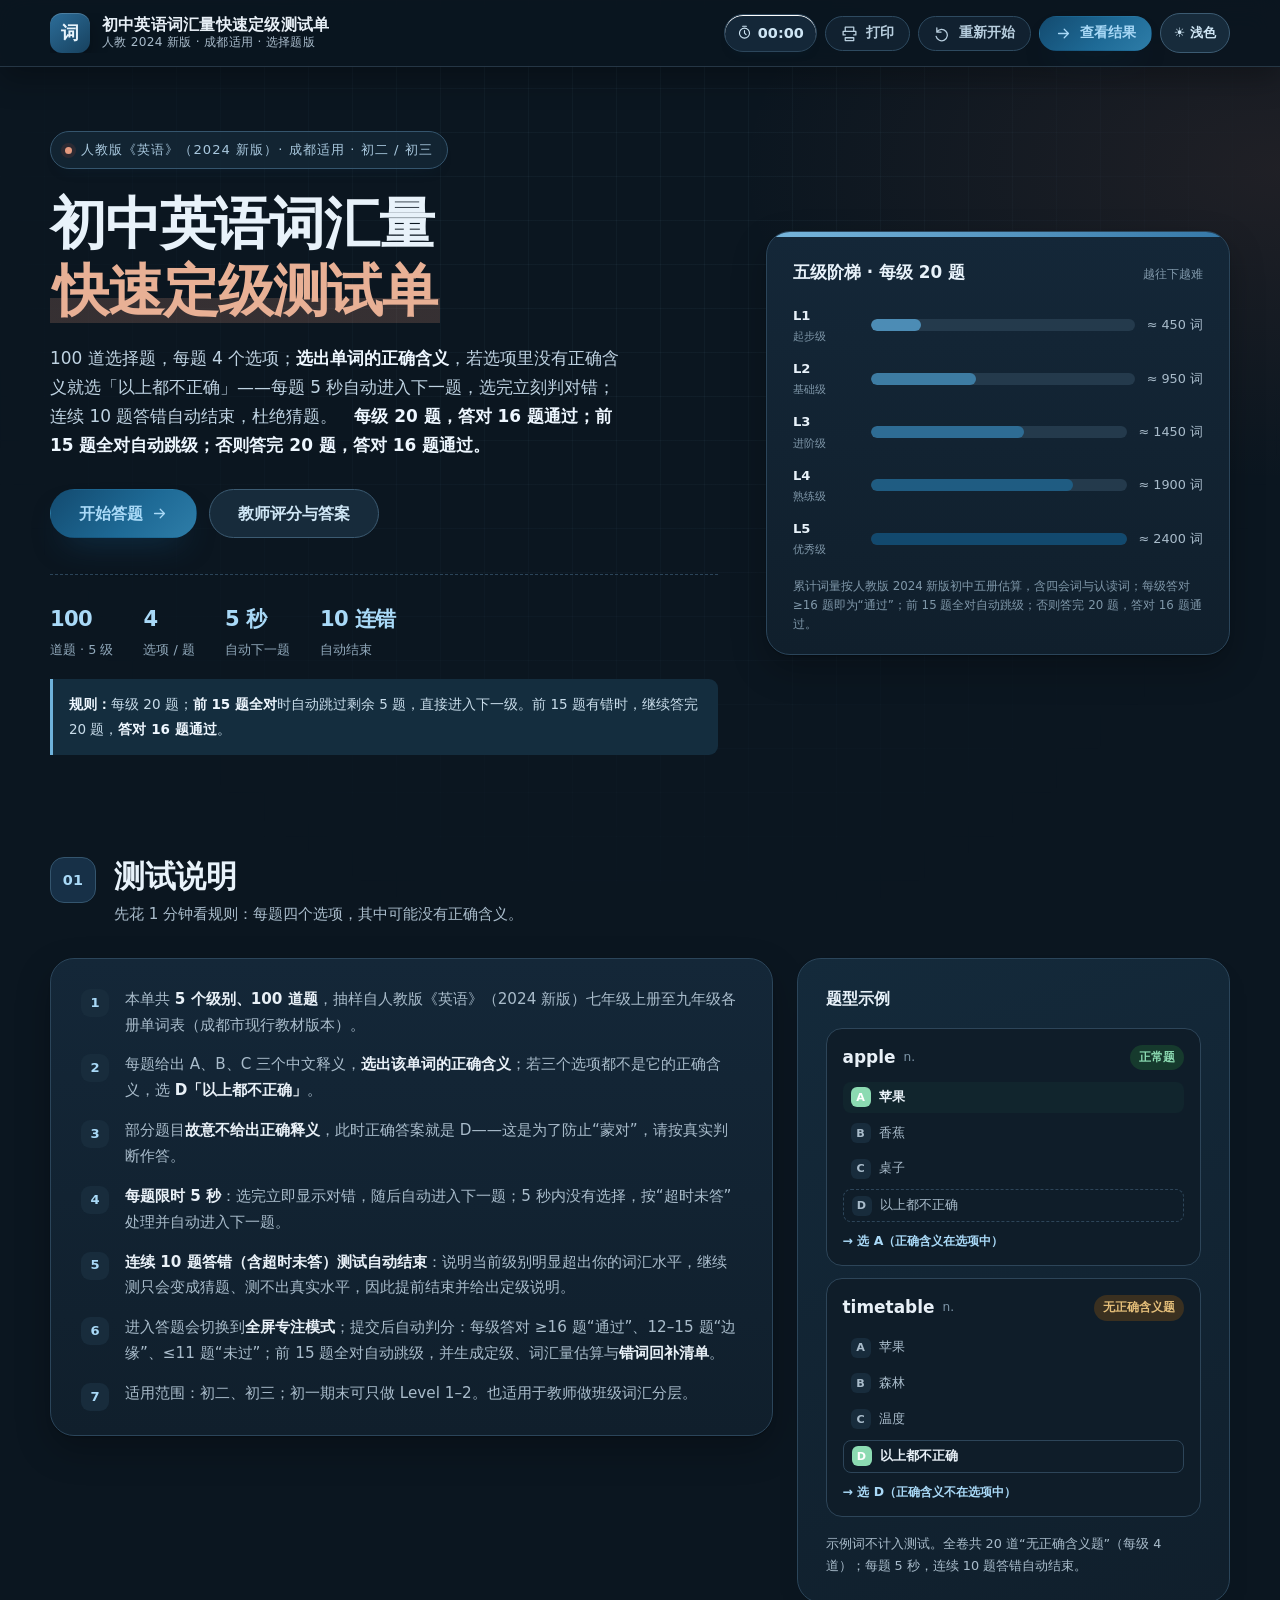
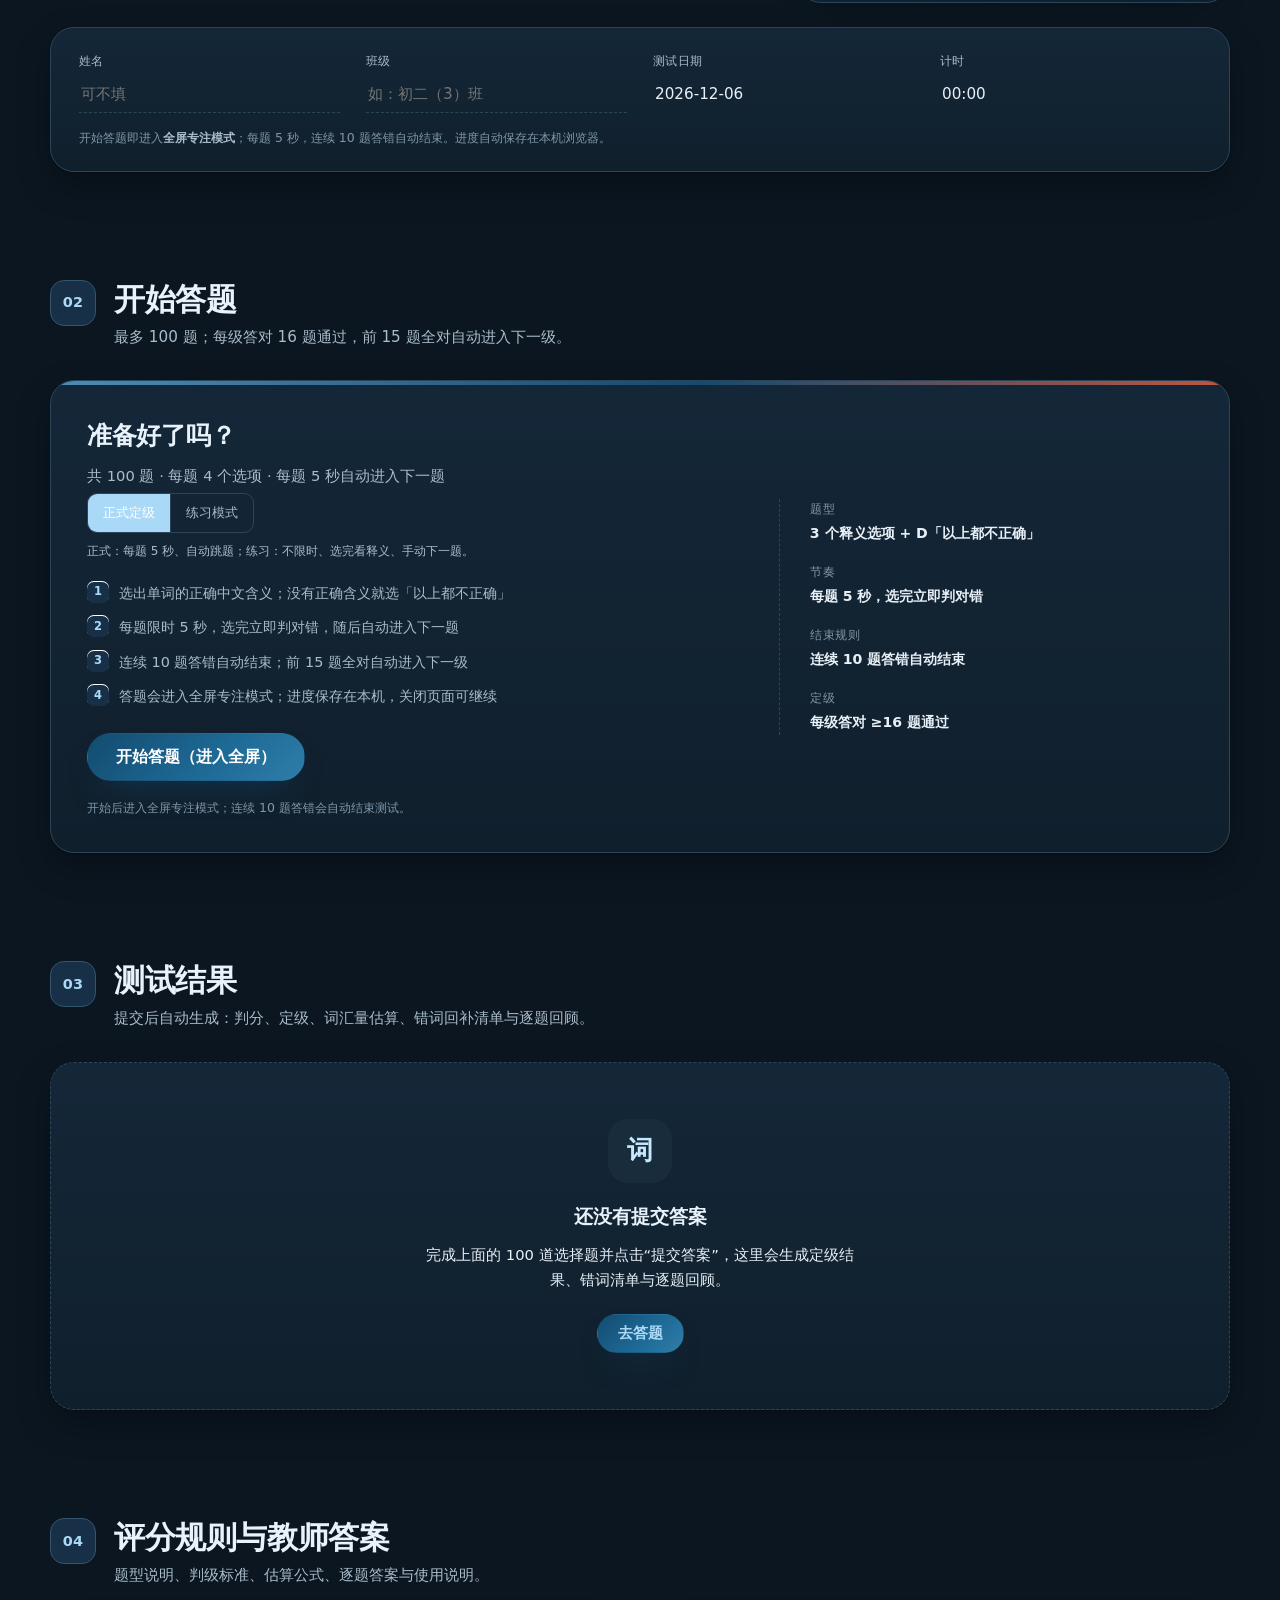
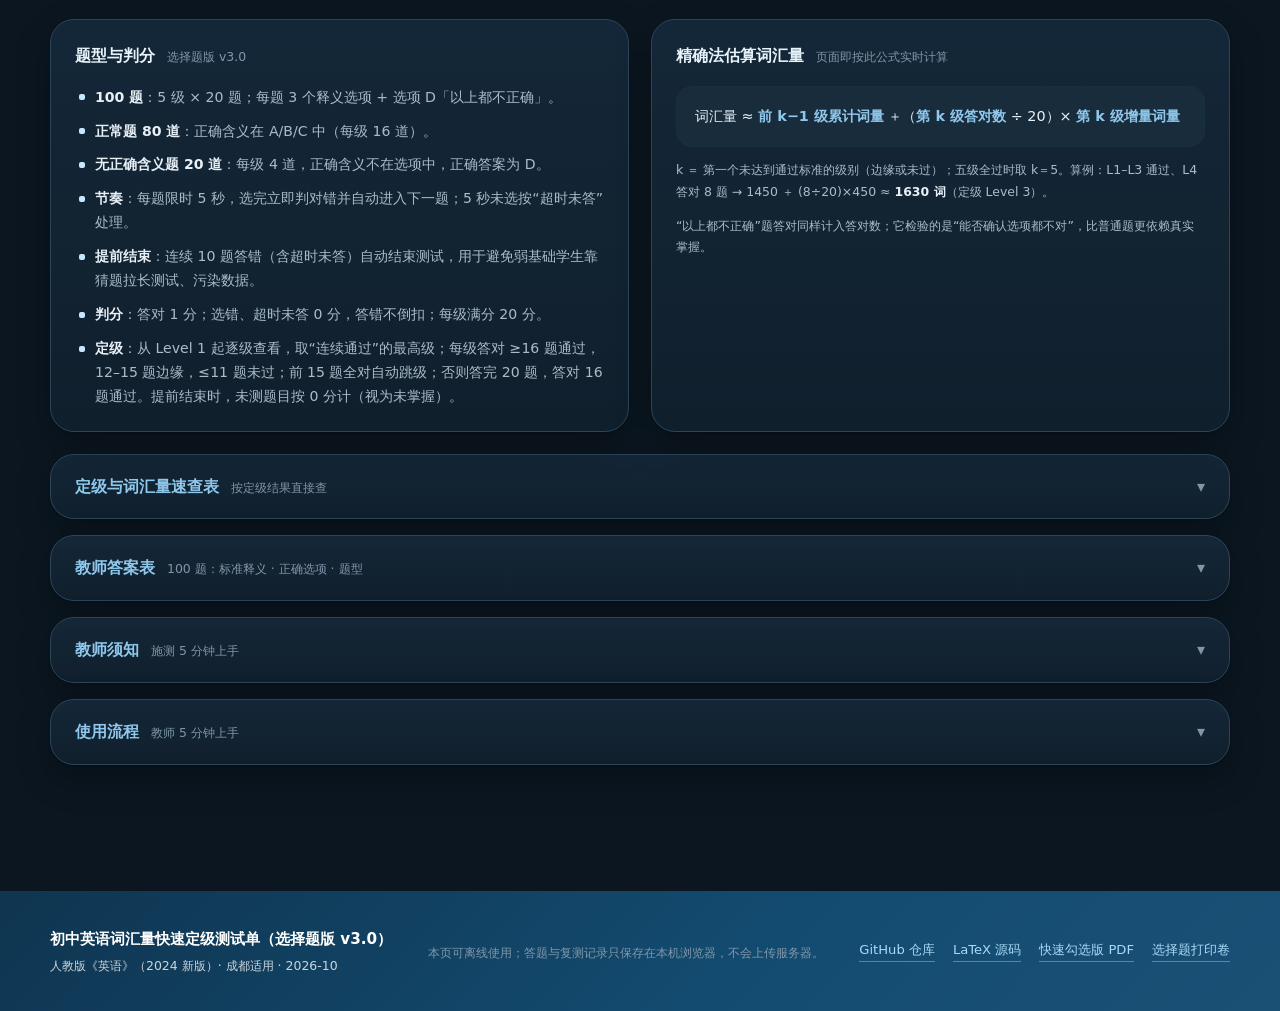
==== commit 37338713: "site: 词汇测试规则修正（前15全对跳级，否则16题通过）" ====
--- a/index.html
+++ b/index.html
@@ -11,11 +11,13 @@
 <meta property="og:title" content="初中英语词汇量快速定级测试单（选择题版）">
 <meta property="og:description" content="100 道选择题，每题 4 个选项；每级 20 题、答对 16 题通过，前 15 题全对自动跳级；自动判分定级、估算词汇量、生成错词清单。">
 <link rel="icon" href="assets/favicon.svg" type="image/svg+xml">
-<link rel="stylesheet" href="assets/style.min.css?v=3">
+<link rel="stylesheet" href="assets/style.min.css?v=4">
 <link rel="stylesheet" href="assets/theme-dark.min.css?v=1">
 <script src="assets/theme-toggle.min.js?v=2"></script>
 <script src="/sw-register.js?v=3" defer></script>
-<link rel="preload" as="script" href="assets/app.min.js?v=2">
+<link rel="preload" as="script" href="assets/app.min.js?v=3">
+<link rel="manifest" href="/english-vocab-test/manifest.webmanifest">
+<link rel="apple-touch-icon" href="/icons/icon-192.png">
 </head>
 <body>
 <a class="skip-link" href="#test">跳到答题区</a>
@@ -171,6 +173,11 @@
         <div class="start-main">
           <h3 id="startTitle">准备好了吗？</h3>
           <p class="start-sub" id="startSub">最多 100 题 · 每级 20 题 · 答对 16 题通过 · 前 15 题全对自动跳级</p>
+          <div class="mode-switch" id="modeSwitch" role="group" aria-label="答题模式">
+            <button type="button" class="mode-btn is-on" data-mode="placement" aria-pressed="true">正式定级</button>
+            <button type="button" class="mode-btn" data-mode="practice" aria-pressed="false">练习模式</button>
+          </div>
+          <p class="mode-hint" id="modeHint">正式：每题 5 秒、自动跳题；练习：不限时、选完看释义、手动下一题。</p>
           <ul class="start-points">
             <li><span>1</span>选出单词的正确中文含义；没有正确含义就选「以上都不正确」</li>
             <li><span>2</span>每题限时 5 秒，选完立即判对错，随后自动进入下一题</li>
@@ -509,6 +516,6 @@
 
 <div class="toast" id="toast" role="status" aria-live="polite"></div>
 
-<script src="assets/app.min.js?v=2"></script>
+<script src="assets/app.min.js?v=3"></script>
 </body>
 </html>
--- a/assets/style.min.css
+++ b/assets/style.min.css
@@ -1 +1 @@
-:root{--brand: #134B70;--brand-2: #1E6A96;--brand-3: #2E7DA8;--accent: #C0553F;--accent-2: #D9765F;--ink: #10222E;--muted: #5B7184;--muted-2: #8BA0B1;--bg: #F2F6FA;--paper: #FFFFFF;--soft: #EEF4F9;--line: #DBE5EE;--line-2: #E9EFF5;--ok: #2F7D5B;--ok-bg: #E7F5EE;--mid: #A9721A;--mid-bg: #FCF3E0;--no: #AE4632;--no-bg: #FBEAE5;--lv1: #4C8CB5;--lv2: #3D7CA3;--lv3: #2E6C94;--lv4: #1F5C82;--lv5: #12496E;--radius-lg: 24px;--radius: 16px;--radius-sm: 10px;--shadow: 0 30px 70px -42px rgba(16, 58, 88, .55);--shadow-sm: 0 14px 32px -22px rgba(16, 58, 88, .38);--font: "Noto Sans SC", "Source Han Sans SC", "PingFang SC", "Hiragino Sans GB", "Microsoft YaHei", system-ui, sans-serif;--font-en: "Inter", "SF Pro Display", "Segoe UI", system-ui, sans-serif;--header-h: 66px}*,*:before,*:after{box-sizing:border-box}html{scroll-behavior:smooth;scroll-padding-top:96px}body{margin:0;overflow-x:hidden;font-family:var(--font);color:var(--ink);background-color:var(--bg);line-height:1.7;-webkit-font-smoothing:antialiased;text-rendering:optimizeLegibility}body:before{content:"";position:fixed;inset:0;z-index:-2;background:radial-gradient(1100px 620px at 8% -8%,rgba(76,140,181,.16),transparent 62%),radial-gradient(900px 520px at 100% 4%,rgba(192,85,63,.1),transparent 60%),radial-gradient(1000px 700px at 50% 108%,rgba(46,125,168,.12),transparent 65%);pointer-events:none}body:after{content:"";position:fixed;inset:0;z-index:-1;background-image:linear-gradient(rgba(19,75,112,.035) 1px,transparent 1px),linear-gradient(90deg,rgba(19,75,112,.035) 1px,transparent 1px);background-size:44px 44px;mask-image:radial-gradient(ellipse at 50% 20%,#000 20%,transparent 78%);pointer-events:none}h1,h2,h3,h4,p,ul,ol{margin:0}ul,ol{padding:0}a{color:var(--brand-2);text-decoration:none}a:hover{color:var(--brand)}button{font:inherit;color:inherit}img,svg{display:block}.wrap{width:min(1180px,calc(100% - 40px));margin-inline:auto;min-width:0}.skip-link{position:fixed;left:16px;top:-60px;z-index:100;background:var(--brand);color:#fff;padding:10px 18px;border-radius:0 0 12px 12px;transition:top .2s}.skip-link:focus{top:0;color:#fff}.btn{display:inline-flex;align-items:center;justify-content:center;gap:8px;padding:11px 20px;border-radius:999px;border:1px solid transparent;font-size:.95rem;font-weight:600;line-height:1;cursor:pointer;transition:transform .16s ease,box-shadow .16s ease,background-color .16s ease,border-color .16s ease,color .16s ease;white-space:nowrap}.btn svg{width:17px;height:17px;fill:none;stroke:currentColor;stroke-width:1.8;stroke-linecap:round;stroke-linejoin:round}.btn:hover{transform:translateY(-1px)}.btn:active{transform:translateY(0)}.btn:focus-visible{outline:3px solid rgba(76,140,181,.45);outline-offset:2px}.btn-primary{background:linear-gradient(135deg,var(--brand),var(--brand-3));color:#fff;box-shadow:0 14px 30px -14px #134b70b3}.btn-primary:hover{color:#fff;box-shadow:0 18px 36px -14px #134b70cc}.btn-line{background:#fff;border-color:var(--brand-3);color:var(--brand)}.btn-line:hover{background:var(--soft);color:var(--brand)}.btn-ghost{background:#ffffffb3;border-color:var(--line);color:var(--muted)}.btn-ghost:hover{border-color:var(--brand-3);color:var(--brand);background:#fff}.btn-sm{padding:8px 15px;font-size:.86rem}.btn-xs{padding:5px 11px;font-size:.78rem}.btn-lg{padding:15px 28px;font-size:1.02rem}.btn-block{width:100%}.site-header{position:sticky;top:0;z-index:60;background:#ffffffd1;backdrop-filter:blur(14px) saturate(1.4);-webkit-backdrop-filter:blur(14px) saturate(1.4);border-bottom:1px solid rgba(19,75,112,.1)}.header-inner{height:var(--header-h);display:flex;align-items:center;justify-content:space-between;gap:20px}.brand{display:flex;align-items:center;gap:12px;color:var(--ink);min-width:0;flex:1 1 auto;overflow:hidden}.brand:hover{color:var(--ink)}.brand-mark{width:40px;height:40px;flex:none;display:grid;place-items:center;border-radius:12px;background:linear-gradient(140deg,var(--brand),var(--brand-3));color:#fff;font-weight:700;font-size:1.15rem;box-shadow:0 10px 22px -12px #134b70e6}.brand-text{display:flex;flex-direction:column;line-height:1.25;min-width:0;overflow:hidden}.brand-text strong{font-size:1rem;letter-spacing:.2px;white-space:nowrap;overflow:hidden;text-overflow:ellipsis}.brand-text small{color:var(--muted);font-size:.76rem;letter-spacing:.3px}.header-actions{display:flex;align-items:center;gap:8px;flex:none}.timer{display:inline-flex;align-items:center;gap:6px;padding:6px 12px;border-radius:999px;background:var(--soft);color:var(--brand);font-family:var(--font-en);font-variant-numeric:tabular-nums;font-size:.9rem;font-weight:600}.timer svg{width:15px;height:15px;fill:none;stroke:currentColor;stroke-width:1.8;stroke-linecap:round}.timer.is-warn{background:var(--mid-bg);color:var(--mid)}.timer.is-over{background:var(--no-bg);color:var(--no)}.hero{padding:64px 0 48px}.hero-grid{display:grid;grid-template-columns:minmax(0,1.18fr) minmax(0,.82fr);gap:48px;align-items:center}.eyebrow{display:inline-flex;align-items:center;gap:9px;font-size:.82rem;letter-spacing:.08em;color:var(--brand-2);background:#ffffffbf;border:1px solid rgba(19,75,112,.12);padding:7px 14px;border-radius:999px;margin-bottom:22px}.eyebrow .dot{width:7px;height:7px;border-radius:50%;background:var(--accent);box-shadow:0 0 0 4px #c0553f26}.hero h1{font-size:clamp(2.35rem,4.4vw,3.7rem);line-height:1.18;letter-spacing:-1px;font-weight:800;color:var(--brand)}.hero h1 em{font-style:normal;color:var(--accent);background:linear-gradient(transparent 62%,#c0553f29 62%);padding:0 .06em}.lede{margin-top:20px;max-width:34em;font-size:1.06rem;color:var(--muted)}.lede strong{color:var(--ink)}.hero-actions{display:flex;flex-wrap:wrap;gap:12px;margin-top:30px}.hero-facts{display:flex;flex-wrap:wrap;gap:12px 30px;margin-top:36px;padding-top:26px;border-top:1px dashed rgba(19,75,112,.18);list-style:none}.hero-facts li{display:flex;flex-direction:column;gap:2px}.hero-facts strong{font-family:var(--font-en);font-size:1.32rem;color:var(--brand);letter-spacing:-.02em}.hero-facts span{font-size:.8rem;color:var(--muted)}.ladder-card{background:var(--paper);border:1px solid rgba(19,75,112,.1);border-radius:var(--radius-lg);padding:26px 26px 20px;box-shadow:var(--shadow);position:relative;overflow:hidden}.ladder-card:before{content:"";position:absolute;inset:0 0 auto;height:5px;background:linear-gradient(90deg,var(--lv1),var(--lv5))}.ladder-head{display:flex;align-items:baseline;justify-content:space-between;margin-bottom:18px}.ladder-title{font-weight:700;color:var(--brand);font-size:1.05rem}.ladder-sub{font-size:.78rem;color:var(--muted-2)}.ladder{list-style:none;display:grid;gap:12px}.ladder-row{display:grid;grid-template-columns:66px 1fr auto;align-items:center;gap:12px}.ladder-row .lv-name{font-size:.82rem;font-weight:700;color:var(--brand)}.ladder-row .lv-name small{display:block;font-weight:500;font-size:.7rem;color:var(--muted-2)}.ladder-bar{height:12px;border-radius:999px;background:var(--line-2);overflow:hidden}.ladder-bar i{display:block;height:100%;border-radius:inherit}.ladder-row .lv-cum{font-family:var(--font-en);font-variant-numeric:tabular-nums;font-size:.8rem;color:var(--muted);min-width:52px;text-align:right}.ladder-note{margin-top:18px;font-size:.74rem;color:var(--muted-2);line-height:1.6}.section{padding:54px 0}.section-head{display:flex;align-items:flex-start;gap:18px;margin-bottom:30px}.kicker{flex:none;width:46px;height:46px;display:grid;place-items:center;border-radius:14px;border:1px solid rgba(19,75,112,.18);background:#ffffffb3;color:var(--brand-2);font-family:var(--font-en);font-weight:700;font-size:.9rem;letter-spacing:.02em}.section-head h2{font-size:clamp(1.5rem,2.4vw,2rem);font-weight:800;color:var(--brand);letter-spacing:-.4px;line-height:1.3}.section-head p{margin-top:5px;color:var(--muted);font-size:.95rem}.rules-grid{display:grid;grid-template-columns:minmax(0,1.5fr) minmax(0,.9fr);gap:24px;align-items:start}.rules{list-style:none;counter-reset:rule;display:grid;gap:14px;background:var(--paper);border:1px solid rgba(19,75,112,.1);border-radius:var(--radius-lg);padding:28px 30px;box-shadow:var(--shadow-sm)}.rules li{position:relative;counter-increment:rule;padding-left:44px;color:var(--muted);font-size:.95rem}.rules li strong{color:var(--ink)}.rules li:before{content:counter(rule);position:absolute;left:0;top:2px;width:28px;height:28px;display:grid;place-items:center;border-radius:9px;background:var(--soft);color:var(--brand-2);font-family:var(--font-en);font-weight:700;font-size:.82rem}.example-card{background:linear-gradient(160deg,#fff,var(--soft));border:1px solid rgba(19,75,112,.1);border-radius:var(--radius-lg);padding:26px 28px;box-shadow:var(--shadow-sm)}.example-card h3{font-size:1rem;color:var(--brand);margin-bottom:16px}.example-row{display:flex;align-items:center;justify-content:space-between;gap:12px;padding:10px 0;border-bottom:1px dashed var(--line)}.example-row:last-of-type{border-bottom:0}.example-word{display:inline-flex;align-items:center;gap:9px;font-family:var(--font-en);font-weight:600;color:var(--ink);padding:6px 12px;border-radius:10px;background:#fff;border:1px solid var(--line);font-size:.92rem}.example-word.is-on{border-color:var(--lv3);background:#2e6c9414}.example-word .num{color:var(--muted-2);font-size:.72rem;font-weight:500}.example-box{width:17px;height:17px;border:1.5px solid var(--muted-2);border-radius:5px;position:relative;flex:none}.example-word.is-on .example-box{background:var(--brand-3);border-color:var(--brand-3)}.example-word.is-on .example-box:after{content:"";position:absolute;left:5px;top:1px;width:5px;height:10px;border:solid #fff;border-width:0 2px 2px 0;transform:rotate(42deg)}.example-tag{font-size:.8rem;padding:4px 10px;border-radius:999px;white-space:nowrap}.example-tag.ok{background:var(--ok-bg);color:var(--ok)}.example-tag.no{background:var(--no-bg);color:var(--no)}.example-note{margin-top:16px;font-size:.8rem;color:var(--muted);line-height:1.7}.profile-card{margin-top:24px;background:var(--paper);border:1px solid rgba(19,75,112,.1);border-radius:var(--radius-lg);padding:22px 28px;box-shadow:var(--shadow-sm)}.profile-fields{display:grid;grid-template-columns:repeat(4,minmax(0,1fr));gap:18px 26px}.field{display:flex;flex-direction:column;gap:5px}.field span{font-size:.78rem;color:var(--muted);letter-spacing:.04em}.field input{font:inherit;font-size:.95rem;color:var(--ink);background:transparent;border:0;border-bottom:1.5px dashed var(--line);padding:5px 2px;outline:none;transition:border-color .16s}.field input:focus{border-color:var(--brand-3)}.field-static output{font-size:.95rem;color:var(--ink);border-bottom:1.5px solid transparent;padding:5px 2px;font-variant-numeric:tabular-nums}.profile-hint{margin-top:14px;font-size:.78rem;color:var(--muted-2)}.profile-hint strong{color:var(--muted)}.test-toolbar{position:sticky;top:calc(var(--header-h) + 8px);z-index:30;display:flex;align-items:center;justify-content:space-between;gap:18px;background:#ffffffdb;backdrop-filter:blur(12px);-webkit-backdrop-filter:blur(12px);border:1px solid rgba(19,75,112,.1);border-radius:18px;padding:12px 20px;margin-bottom:22px;box-shadow:var(--shadow-sm)}.global-progress{display:flex;align-items:baseline;gap:8px;flex:1;min-width:0}.gp-label{font-size:.82rem;color:var(--muted)}.global-progress strong{font-family:var(--font-en);font-size:1.35rem;color:var(--brand);line-height:1}.gp-total{font-family:var(--font-en);color:var(--muted-2);font-size:.9rem}.gp-bar{flex:1;min-width:60px;height:8px;border-radius:999px;background:var(--line-2);overflow:hidden;margin-left:6px}.gp-bar i{display:block;height:100%;width:0;border-radius:inherit;background:linear-gradient(90deg,var(--brand-3),var(--brand));transition:width .3s ease}.toolbar-actions{display:flex;gap:8px;flex:none}.test-layout{display:grid;grid-template-columns:minmax(0,1fr) 318px;gap:24px;align-items:start}.levels{display:grid;gap:18px;min-width:0}.level-card{background:var(--paper);border:1px solid rgba(19,75,112,.1);border-radius:var(--radius-lg);padding:20px 22px 16px;box-shadow:var(--shadow-sm);position:relative;overflow:hidden;scroll-margin-top:130px}.level-card:before{content:"";position:absolute;inset:0 auto 0 0;width:5px;background:var(--lv, var(--brand))}.level-head{display:flex;flex-wrap:wrap;align-items:center;gap:10px 14px;margin-bottom:6px}.level-title{display:flex;align-items:center;gap:10px;flex:1;min-width:0}.level-badge{font-family:var(--font-en);font-size:.72rem;font-weight:700;letter-spacing:.06em;color:#fff;background:var(--lv, var(--brand));padding:4px 9px;border-radius:7px}.level-title h3{font-size:1.08rem;color:var(--ink);font-weight:700}.level-book{font-size:.78rem;color:var(--muted-2)}.level-status{font-size:.74rem;font-weight:700;padding:4px 10px;border-radius:999px;background:var(--soft);color:var(--muted);white-space:nowrap}.level-status.is-pass{background:var(--ok-bg);color:var(--ok)}.level-status.is-edge{background:var(--mid-bg);color:var(--mid)}.level-status.is-fail{background:var(--no-bg);color:var(--no)}.level-progress{display:flex;align-items:center;gap:10px;margin:8px 0 12px}.level-progress .lp-count{font-family:var(--font-en);font-size:.8rem;color:var(--muted);font-variant-numeric:tabular-nums;min-width:44px}.level-progress .lp-count b{color:var(--lv, var(--brand));font-size:.95rem}.level-progress .lp-bar{flex:1;height:6px;border-radius:999px;background:var(--line-2);overflow:hidden}.level-progress .lp-bar i{display:block;height:100%;width:0;border-radius:inherit;background:var(--lv, var(--brand));transition:width .25s ease}.level-progress .lp-target{font-size:.72rem;color:var(--muted-2);white-space:nowrap}.word-grid{display:grid;grid-template-columns:repeat(4,minmax(0,1fr));gap:8px}.word{display:grid;grid-template-columns:auto auto minmax(0,1fr);align-items:center;gap:8px;padding:9px 10px;background:#fff;border:1px solid var(--line);border-radius:11px;cursor:pointer;text-align:left;transition:background-color .14s ease,border-color .14s ease,transform .14s ease,box-shadow .14s ease;min-width:0}.word:hover{border-color:var(--lv, var(--brand-3));background:#2e7da80a;transform:translateY(-1px)}.word:focus-visible{outline:3px solid rgba(76,140,181,.4);outline-offset:1px}.word .box{width:18px;height:18px;flex:none;border:1.5px solid #A9BCCA;border-radius:5px;background:#fff;position:relative;transition:background-color .14s ease,border-color .14s ease}.word .num{font-family:var(--font-en);font-size:.7rem;color:var(--muted-2);min-width:1.35em;text-align:right;font-variant-numeric:tabular-nums}.word .w{font-family:var(--font-en);font-size:.95rem;font-weight:600;color:var(--ink);overflow:hidden;text-overflow:ellipsis;white-space:nowrap;letter-spacing:-.1px}.word[aria-pressed=true]{border-color:var(--lv, var(--brand));background:#2e7da80f;background:color-mix(in srgb,var(--lv, var(--brand)) 9%,#fff)}.word .meaning{display:none;grid-column:1 / -1;font-family:var(--font);font-size:.72rem;font-weight:400;color:var(--muted);line-height:1.4;padding-left:26px;white-space:normal}body.show-answers .word .meaning{display:block}body.show-answers .word{padding-bottom:7px}.word[aria-pressed=true] .box{background:var(--lv, var(--brand));border-color:var(--lv, var(--brand))}.word[aria-pressed=true] .box:after{content:"";position:absolute;left:5px;top:1px;width:5px;height:10px;border:solid #fff;border-width:0 2px 2px 0;transform:rotate(42deg)}.word[aria-pressed=true] .w{color:var(--brand)}.word.is-answer .w:after{content:" \b7  " attr(data-meaning);font-family:var(--font);font-weight:400;font-size:.78rem;color:var(--muted)}.level-foot{display:flex;justify-content:space-between;align-items:center;gap:12px;margin-top:12px}.level-foot span{font-size:.76rem;color:var(--muted-2)}.level-foot b{color:var(--lv, var(--brand));font-family:var(--font-en)}.live-panel{position:relative;min-width:0}.live-sticky{position:sticky;top:calc(var(--header-h) + 90px);background:var(--paper);border:1px solid rgba(19,75,112,.1);border-radius:var(--radius-lg);box-shadow:var(--shadow);padding:24px 24px 20px;overflow:hidden}.live-sticky:before{content:"";position:absolute;inset:0 0 auto;height:5px;background:linear-gradient(90deg,var(--lv1),var(--lv5))}.ring-wrap{position:relative;width:132px;height:132px;margin:4px auto 10px}.ring{width:100%;height:100%;transform:rotate(-90deg)}.ring-bg{fill:none;stroke:var(--line-2);stroke-width:10}.ring-fg{fill:none;stroke:url(#ringGrad);stroke:var(--brand-3);stroke-width:10;stroke-linecap:round;stroke-dasharray:326.7;stroke-dashoffset:326.7;transition:stroke-dashoffset .4s ease,stroke .3s ease}.ring-text{position:absolute;inset:0;display:grid;place-content:center;text-align:center;line-height:1.2}.ring-text strong{font-family:var(--font-en);font-size:1.9rem;color:var(--brand)}.ring-text span{font-size:.72rem;color:var(--muted-2)}.live-verdict{text-align:center;padding:4px 0 14px;border-bottom:1px dashed var(--line)}.live-label{display:block;font-size:.74rem;color:var(--muted-2);letter-spacing:.08em}.live-level{display:block;font-size:1.16rem;color:var(--brand);margin:4px 0 3px;letter-spacing:-.2px}.live-estimate{display:block;font-size:.8rem;color:var(--muted)}.live-levels{list-style:none;display:grid;gap:9px;padding:14px 0}.live-levels li{display:grid;grid-template-columns:34px 1fr auto;align-items:center;gap:9px}.ll-name{font-size:.74rem;font-weight:700;color:var(--lv, var(--brand))}.ll-bar{height:6px;border-radius:999px;background:var(--line-2);overflow:hidden}.ll-bar i{display:block;height:100%;width:0;background:var(--lv, var(--brand));border-radius:inherit;transition:width .25s ease}.ll-count{font-family:var(--font-en);font-size:.76rem;color:var(--muted);min-width:32px;text-align:right;font-variant-numeric:tabular-nums}.live-actions{display:grid;gap:8px}.result-empty{background:var(--paper);border:1px dashed rgba(19,75,112,.25);border-radius:var(--radius-lg);padding:56px 24px;text-align:center;color:var(--muted)}.empty-icon{width:64px;height:64px;margin:0 auto 18px;display:grid;place-items:center;border-radius:20px;background:var(--soft);color:var(--brand-3);font-size:1.6rem;font-weight:700}.result-empty h3{color:var(--brand);font-size:1.2rem;margin-bottom:8px}.result-empty p{max-width:30em;margin:0 auto 22px;font-size:.92rem}.result-body{display:grid;gap:22px;min-width:0}.result-body>*{min-width:0}.result-grid>*{min-width:0}.result-card{background:var(--paper);border:1px solid rgba(19,75,112,.1);border-radius:var(--radius-lg);box-shadow:var(--shadow);padding:30px 32px 24px;position:relative;overflow:hidden}.result-card:before{content:"";position:absolute;inset:0 0 auto;height:6px;background:linear-gradient(90deg,var(--lv1),var(--lv5),var(--accent))}.rc-head{display:flex;align-items:flex-start;justify-content:space-between;gap:20px}.rc-kicker{font-size:.76rem;letter-spacing:.14em;color:var(--muted-2);text-transform:uppercase}.rc-head h3{font-size:clamp(1.7rem,3vw,2.3rem);color:var(--brand);letter-spacing:-.5px;margin:6px 0 4px}.rc-sub{color:var(--muted);font-size:.9rem}.rc-badge{flex:none;padding:7px 16px;border-radius:999px;font-size:.82rem;font-weight:700;background:var(--ok-bg);color:var(--ok)}.rc-badge.is-edge{background:var(--mid-bg);color:var(--mid)}.rc-badge.is-below{background:var(--no-bg);color:var(--no)}.rc-stats{display:grid;grid-template-columns:repeat(4,minmax(0,1fr));gap:14px;margin:24px 0 20px}.rc-stat{background:var(--soft);border-radius:var(--radius);padding:14px 16px;border:1px solid transparent}.rc-stat>span{display:block;font-size:.74rem;color:var(--muted);margin-bottom:4px}.rc-stat>strong{display:block;font-size:1.02rem;color:var(--brand);letter-spacing:-.2px}.rc-stat>small{display:block;font-size:.72rem;color:var(--muted-2);margin-top:3px}.rc-advice{background:linear-gradient(150deg,#2e7da814,#c0553f0d);border-radius:var(--radius);padding:18px 20px}.rc-advice h4{font-size:.84rem;color:var(--brand-2);letter-spacing:.06em;margin-bottom:6px}.rc-advice p{font-size:.94rem;color:var(--ink)}.rc-goal{margin-top:6px!important;font-size:.8rem!important;color:var(--muted)!important}.rc-actions{display:flex;flex-wrap:wrap;gap:8px;margin-top:20px}.rc-note{margin-top:16px;font-size:.74rem;color:var(--muted-2)}.result-grid{display:grid;grid-template-columns:minmax(0,1.1fr) minmax(0,.9fr);gap:22px}.panel{min-width:0;background:var(--paper);border:1px solid rgba(19,75,112,.1);border-radius:var(--radius-lg);box-shadow:var(--shadow-sm);padding:22px 24px}.panel-head{display:flex;flex-wrap:wrap;align-items:baseline;gap:6px 12px;margin-bottom:16px}.panel-head h3{font-size:1.02rem;color:var(--brand);font-weight:700}.panel-sub{font-size:.78rem;color:var(--muted-2)}.panel-head .btn{margin-left:auto}.panel-note{font-size:.78rem;color:var(--muted);margin-top:12px;line-height:1.75}.panel-note strong{color:var(--ink)}.dist-grid{display:grid;gap:7px}.dist-row{display:grid;grid-template-columns:34px 1fr;align-items:center;gap:8px}.dist-row .dr-label{font-family:var(--font-en);font-size:.74rem;font-weight:700;color:var(--lv, var(--brand))}.dist-cells{display:grid;grid-template-columns:repeat(20,1fr);gap:3px}.dist-cell{aspect-ratio:1;border-radius:3px;background:var(--soft);border:1px solid var(--line-2);transition:background-color .2s ease}.dist-cell.is-on{background:var(--lv, var(--brand));border-color:var(--lv, var(--brand))}.dist-cell.is-sep{margin-left:2px}.dist-legend{display:flex;flex-wrap:wrap;gap:8px 18px;list-style:none;margin-top:16px;font-size:.76rem;color:var(--muted)}.dist-legend li{display:flex;align-items:center;gap:6px}.dist-legend .chip{width:12px;height:12px;border-radius:4px;background:var(--lv, var(--brand))}.ruler{margin:4px 0 0}.ruler svg{width:100%;height:auto;display:block}.ruler-caption{display:flex;justify-content:space-between;font-size:.72rem;color:var(--muted-2);margin-top:4px}.spot-list{display:grid;gap:12px}.spot-item{display:flex;flex-wrap:wrap;align-items:center;gap:8px 10px;padding:12px 14px;border-radius:var(--radius);background:var(--soft);border-left:4px solid var(--lv, var(--brand))}.spot-item .spot-level{font-size:.78rem;font-weight:700;color:var(--lv, var(--brand));min-width:88px}.spot-word{font-family:var(--font-en);font-weight:600;font-size:.92rem;background:#fff;border:1px solid var(--line);border-radius:8px;padding:4px 10px;color:var(--ink)}.table-wrap{overflow-x:auto;border-radius:var(--radius);border:1px solid var(--line-2);max-width:100%;min-width:0}.table-wrap .table{display:block}.table{width:100%;border-collapse:collapse;font-size:.82rem;min-width:640px}.table th,.table td{padding:10px 12px;text-align:left;vertical-align:top;border-bottom:1px solid var(--line-2)}.table thead th{background:var(--soft);color:var(--brand);font-weight:700;font-size:.76rem;letter-spacing:.04em;white-space:nowrap}.table tbody tr:last-child td{border-bottom:0}.table tbody tr:hover{background:#2e7da808}.judge-table{min-width:0}.judge-table .ok{color:var(--ok)}.judge-table .mid{color:var(--mid)}.judge-table .no{color:var(--no)}.level-table{min-width:880px}.level-table td:first-child{font-weight:700;color:var(--brand);white-space:nowrap}.level-table td:nth-child(2),.level-table td:nth-child(3),.level-table td:nth-child(5){white-space:nowrap}.level-table tr.is-current{background:#c0553f0f;box-shadow:inset 3px 0 0 var(--accent)}.level-table tr.is-current td:first-child{color:var(--accent)}.history-table td{font-variant-numeric:tabular-nums}.history-table .empty td{color:var(--muted-2)}.range-table td:nth-child(1){font-weight:700;color:var(--brand);white-space:nowrap}.range-table td:nth-child(3){font-family:var(--font-en);font-variant-numeric:tabular-nums;white-space:nowrap}.range-table tr.is-current{background:#c0553f0f;box-shadow:inset 3px 0 0 var(--accent)}.section-teacher{padding-bottom:80px}.teacher-grid{display:grid;grid-template-columns:repeat(2,minmax(0,1fr));gap:22px;margin-bottom:22px}.formula{background:var(--soft);border:1px dashed rgba(19,75,112,.22);border-radius:var(--radius);padding:16px 18px;font-size:.9rem;color:var(--ink);line-height:1.9}.formula em{font-style:normal;color:var(--brand);font-weight:700}.collapsible{margin-bottom:16px;padding:0;overflow:hidden}.collapsible>summary{list-style:none;cursor:pointer;padding:18px 24px;display:flex;align-items:baseline;gap:12px;transition:background-color .16s ease}.collapsible>summary::-webkit-details-marker{display:none}.collapsible>summary:hover{background:#2e7da80a}.collapsible>summary span{font-weight:700;color:var(--brand);font-size:1.02rem}.collapsible>summary small{font-size:.78rem;color:var(--muted-2)}.collapsible>summary:after{content:"\25be";margin-left:auto;color:var(--muted-2);transition:transform .2s ease}.collapsible[open]>summary:after{transform:rotate(180deg)}.collapsible>:not(summary){padding:0 24px 20px}.bullets{list-style:none;display:grid;gap:10px;font-size:.88rem;color:var(--muted)}.bullets li{position:relative;padding-left:20px}.bullets li:before{content:"";position:absolute;left:4px;top:.62em;width:6px;height:6px;border-radius:2px;background:var(--brand-3)}.bullets strong{color:var(--ink)}.steps{list-style:none;counter-reset:step;display:grid;gap:10px;font-size:.88rem;color:var(--muted)}.steps li{counter-increment:step;position:relative;padding-left:34px}.steps li:before{content:counter(step);position:absolute;left:0;top:0;width:22px;height:22px;border-radius:7px;background:var(--soft);color:var(--brand-2);font-family:var(--font-en);font-size:.74rem;font-weight:700;display:grid;place-items:center}.steps strong{color:var(--ink)}.answer-block{margin-bottom:18px}.answer-block h4{display:flex;align-items:center;gap:8px;font-size:.9rem;color:var(--brand);margin-bottom:10px}.answer-block h4 i{width:10px;height:10px;border-radius:3px;background:var(--lv, var(--brand));display:inline-block}.answer-grid{display:grid;grid-template-columns:repeat(2,minmax(0,1fr));gap:4px 18px}.answer-item{display:grid;grid-template-columns:26px minmax(0,1fr) auto;gap:8px;align-items:baseline;padding:5px 6px;border-radius:8px;font-size:.84rem}.answer-item:nth-child(4n+1),.answer-item:nth-child(4n+2){background:#2e7da808}.answer-item .ai-num{font-family:var(--font-en);font-size:.72rem;color:var(--muted-2);text-align:right}.answer-item .ai-w{font-family:var(--font-en);font-weight:600;color:var(--ink)}.answer-item .ai-p{font-style:italic;font-size:.74rem;color:var(--muted-2)}.answer-item .ai-m{color:var(--muted);font-size:.82rem}.site-footer{background:var(--brand);color:#ffffffc7;padding:34px 0;margin-top:30px}.footer-grid{display:flex;flex-wrap:wrap;align-items:center;justify-content:space-between;gap:18px}.site-footer strong{color:#fff;font-size:.95rem}.site-footer p{font-size:.78rem;margin-top:3px}.footer-note{max-width:34em}.footer-links{display:flex;flex-wrap:wrap;gap:8px 18px}.footer-links a{color:#ffffffd1;font-size:.82rem;border-bottom:1px solid rgba(255,255,255,.25)}.footer-links a:hover{color:#fff;border-color:#fff}.mini-bar{display:none;position:fixed;left:12px;right:12px;bottom:12px;z-index:50;background:#fffffff2;backdrop-filter:blur(12px);border:1px solid rgba(19,75,112,.14);border-radius:16px;padding:10px 14px;box-shadow:0 20px 40px -20px #103a5880;align-items:center;justify-content:space-between;gap:12px}.mini-info{display:flex;flex-direction:column;line-height:1.3;font-size:.8rem;color:var(--muted)}.mini-info strong{color:var(--brand);font-family:var(--font-en);font-size:.95rem}.mini-level{color:var(--brand-2);font-weight:700;font-size:.8rem}.toast{position:fixed;left:50%;bottom:26px;transform:translate(-50%,20px);z-index:90;background:#10222ef0;color:#fff;font-size:.86rem;padding:11px 20px;border-radius:999px;opacity:0;pointer-events:none;transition:opacity .22s ease,transform .22s ease;max-width:min(92vw,520px);text-align:center}.toast.is-show{opacity:1;transform:translate(-50%)}@media(max-width:1080px){.test-layout{grid-template-columns:minmax(0,1fr) 290px}.word-grid{grid-template-columns:repeat(4,minmax(0,1fr))}.hero-grid{gap:34px}.ladder-card{padding:22px 22px 16px}}@media(max-width:900px){.hero{padding:42px 0 34px}.hero-grid{grid-template-columns:1fr;gap:30px}.ladder-card{order:2}.hero-facts{justify-content:space-between}.rules-grid,.test-layout{grid-template-columns:1fr}.live-panel{order:-1}.live-sticky{position:static;display:grid;grid-template-columns:auto 1fr;gap:10px 24px;align-items:center}.ring-wrap{width:104px;height:104px;margin:0;grid-row:span 2}.ring-text strong{font-size:1.45rem}.live-verdict{text-align:left;border-bottom:0;padding:0}.live-levels{grid-column:1 / -1;padding:6px 0 2px;grid-template-columns:repeat(5,1fr)}.live-levels li{grid-template-columns:1fr;gap:3px;text-align:center}.ll-bar{display:none}.live-actions{grid-column:1 / -1;grid-template-columns:1fr 1fr}.result-grid{grid-template-columns:1fr}.rc-stats{grid-template-columns:repeat(2,minmax(0,1fr))}.teacher-grid{grid-template-columns:1fr}.profile-fields{grid-template-columns:repeat(2,minmax(0,1fr))}.mini-bar{display:flex}body{padding-bottom:76px}}@media(max-width:640px){.wrap{width:calc(100% - 28px)}.brand-text strong{font-size:.88rem}.brand-text small,.header-actions .btn .btn-label{display:none}.header-actions .btn svg{width:20px;height:20px}.header-actions .btn{padding:9px 11px}.header-actions .btn-primary{padding:9px 14px}.timer{padding:6px 9px;font-size:.82rem}.hero h1{font-size:2.1rem}.lede{font-size:.98rem}.hero-facts{gap:10px 18px}.hero-facts strong{font-size:1.1rem}.section{padding:40px 0}.section-head h2{font-size:1.45rem}.kicker{width:40px;height:40px;font-size:.8rem}.rules{padding:22px 20px}.rules li{font-size:.9rem;padding-left:40px}.word-grid{grid-template-columns:repeat(2,minmax(0,1fr));gap:7px}.word{padding:8px}.word .w{font-size:.9rem}.test-toolbar{flex-direction:column;align-items:stretch;gap:10px}.toolbar-actions{justify-content:flex-end}.result-card{padding:22px 20px 18px}.rc-head{flex-direction:column;gap:10px}.rc-stats{grid-template-columns:1fr 1fr}.answer-grid{grid-template-columns:1fr}.panel{padding:18px 16px}.dist-cell{border-radius:2px}.dist-row{grid-template-columns:26px 1fr;gap:6px}.dist-cells{gap:2px}.footer-grid{flex-direction:column;align-items:flex-start}.live-actions{grid-template-columns:1fr}}[hidden]{display:none!important}.print-header{display:none}.example-q{border:1px solid var(--line);border-radius:var(--radius);background:#fff;padding:14px 16px;margin-bottom:12px}.eq-head{display:flex;align-items:center;gap:8px;margin-bottom:10px}.eq-word{font-family:var(--font-en);font-weight:700;font-size:1.06rem;color:var(--ink)}.eq-pos{font-size:.76rem;color:var(--muted-2)}.eq-tag{margin-left:auto;font-size:.72rem;font-weight:700;color:var(--ok);background:var(--ok-bg);border-radius:999px;padding:3px 9px}.eq-tag.trap{color:var(--mid);background:var(--mid-bg)}.eq-opts{list-style:none;display:grid;gap:5px;margin:0 0 8px}.eq-opts li{display:flex;align-items:center;gap:8px;font-size:.84rem;color:var(--muted);padding:4px 8px;border-radius:8px}.eq-opts li span{width:20px;height:20px;border-radius:6px;background:var(--soft);color:var(--muted);display:grid;place-items:center;font-family:var(--font-en);font-size:.7rem;font-weight:700;flex:none}.eq-opts li.is-correct{background:#2f7d5b14;color:var(--ink);font-weight:600}.eq-opts li.is-correct span{background:var(--ok);color:#fff}.eq-opts li.eq-none{border:1px dashed var(--line);background:transparent}.eq-opts li.is-correct.eq-none{border-style:solid}.eq-answer{font-size:.78rem;color:var(--brand-2);font-weight:600}.start-panel{background:var(--paper);border:1px solid rgba(19,75,112,.1);border-radius:var(--radius-lg);box-shadow:var(--shadow);padding:34px 36px;display:grid;grid-template-columns:minmax(0,1.35fr) minmax(0,.85fr);gap:34px;align-items:center}.start-panel h3{font-size:1.55rem;color:var(--brand);letter-spacing:-.3px}.start-sub{color:var(--muted);font-size:.92rem;margin-top:6px}.start-points{list-style:none;display:grid;gap:10px;margin:20px 0 24px}.start-points li{display:flex;gap:10px;align-items:flex-start;font-size:.9rem;color:var(--muted)}.start-points li span{flex:none;width:22px;height:22px;border-radius:7px;background:var(--soft);color:var(--brand-2);font-family:var(--font-en);font-size:.72rem;font-weight:700;display:grid;place-items:center}.start-actions{display:flex;flex-wrap:wrap;gap:12px}.start-note{margin-top:16px;font-size:.78rem;color:var(--muted-2)}.start-side{border-left:1px dashed var(--line);padding-left:30px;display:grid;gap:16px}.start-mini{display:grid;gap:3px}.start-mini-k{font-size:.74rem;color:var(--muted-2);letter-spacing:.06em}.start-mini-v{font-size:.88rem;color:var(--ink);font-weight:600}.runner{display:grid;grid-template-columns:minmax(0,1fr) 336px;gap:24px;align-items:start}.runner-main{min-width:0}.q-card{background:var(--paper);border:1px solid rgba(19,75,112,.1);border-radius:var(--radius-lg);box-shadow:var(--shadow);padding:30px 34px 26px;min-height:430px;display:flex;flex-direction:column}.q-head{display:flex;flex-wrap:wrap;align-items:center;gap:10px 14px}.q-level{font-size:.78rem;font-weight:700;color:#fff;background:var(--lv, var(--brand));border-radius:8px;padding:5px 11px}.q-count{font-family:var(--font-en);font-size:.82rem;color:var(--muted);font-variant-numeric:tabular-nums}.q-levelcount{margin-left:auto;font-size:.78rem;color:var(--muted-2)}.q-progress{height:7px;border-radius:999px;background:var(--line-2);overflow:hidden;margin:12px 0 24px}.q-progress i{display:block;height:100%;width:1%;border-radius:inherit;background:linear-gradient(90deg,var(--brand-3),var(--brand));transition:width .25s ease}.q-prompt{font-size:.82rem;color:var(--muted-2);letter-spacing:.04em}.q-word-row{display:flex;align-items:baseline;gap:12px;margin:6px 0 22px}.q-word{font-family:var(--font-en);font-size:clamp(2rem,4vw,2.8rem);font-weight:700;color:var(--brand);letter-spacing:-.5px;line-height:1.1}.q-pos{font-size:.86rem;color:var(--muted-2);font-style:italic}.q-options{display:grid;gap:10px}.opt{display:flex;align-items:center;gap:12px;text-align:left;padding:13px 16px;border:1.5px solid var(--line);border-radius:13px;background:#fff;cursor:pointer;transition:border-color .14s ease,background-color .14s ease,transform .14s ease,box-shadow .14s ease;font-size:.98rem;color:var(--ink)}.opt:hover{border-color:var(--brand-3);background:#2e7da80b;transform:translateY(-1px)}.opt:focus-visible{outline:3px solid rgba(76,140,181,.4);outline-offset:1px}.opt-letter{flex:none;width:28px;height:28px;border-radius:9px;background:var(--soft);color:var(--brand-2);display:grid;place-items:center;font-family:var(--font-en);font-size:.8rem;font-weight:700}.opt-text{min-width:0}.opt[aria-pressed=true]{border-color:var(--brand);background:#134b700f;box-shadow:inset 0 0 0 1px var(--brand)}.opt[aria-pressed=true] .opt-letter{background:var(--brand);color:#fff}.opt-none{border-style:dashed;color:var(--muted)}.opt-none .opt-letter{background:var(--mid-bg);color:var(--mid)}.opt-none[aria-pressed=true]{border-style:solid;border-color:var(--mid);background:var(--mid-bg);box-shadow:inset 0 0 0 1px var(--mid)}.opt-none[aria-pressed=true] .opt-letter{background:var(--mid);color:#fff}.q-actions{display:flex;flex-wrap:wrap;align-items:center;gap:10px;margin-top:auto;padding-top:22px}.q-hint{font-size:.74rem;color:var(--muted-2);margin-left:4px}#btnSubmit{margin-left:auto}.sheet-panel{min-width:0}.sheet-sticky{position:sticky;top:calc(var(--header-h) + 20px);background:var(--paper);border:1px solid rgba(19,75,112,.1);border-radius:var(--radius-lg);box-shadow:var(--shadow-sm);padding:20px 20px 16px}.sheet-head{display:flex;align-items:baseline;justify-content:space-between;margin-bottom:12px}.sheet-head strong{color:var(--brand);font-size:.98rem}.sheet-head span{font-size:.78rem;color:var(--muted);font-family:var(--font-en)}.sheet-levels{display:grid;gap:7px;margin-bottom:14px}.sheet-level{display:grid;grid-template-columns:30px 1fr 44px;align-items:center;gap:8px}.sl-name{font-size:.74rem;font-weight:700;color:var(--lv, var(--brand))}.sl-bar{height:5px;border-radius:999px;background:var(--line-2);overflow:hidden}.sl-bar i{display:block;height:100%;width:0;background:var(--lv, var(--brand));border-radius:inherit;transition:width .2s ease}.sl-count{font-family:var(--font-en);font-size:.72rem;color:var(--muted);text-align:right}.sheet-map{display:grid;gap:10px;max-height:320px;overflow-y:auto;padding-right:2px;margin-bottom:10px}.sheet-group{display:grid;gap:5px}.sg-label{font-size:.7rem;font-weight:700;color:var(--lv, var(--brand))}.sg-cells{display:grid;grid-template-columns:repeat(10,1fr);gap:4px}.sheet-cell{font-family:var(--font-en);font-size:.66rem;padding:4px 0;border:1px solid var(--line);border-radius:5px;background:#fff;color:var(--muted-2);cursor:pointer;line-height:1;transition:all .12s ease}.sheet-cell:hover{border-color:var(--lv, var(--brand-3));color:var(--brand)}.sheet-cell.is-done{background:#2e7da824;border-color:#2e7da866;color:var(--brand);font-weight:700}.sheet-cell.is-current{background:var(--brand);border-color:var(--brand);color:#fff;font-weight:700;box-shadow:0 4px 10px -4px #134b70cc}.sheet-legend{display:flex;flex-wrap:wrap;gap:8px 14px;font-size:.7rem;color:var(--muted-2);margin:4px 0 12px}.sheet-legend span{display:flex;align-items:center;gap:5px}.sheet-legend .dot{width:9px;height:9px;border-radius:3px;background:var(--line);display:inline-block}.sheet-legend .dot.done{background:#2e7da880}.sheet-legend .dot.cur{background:var(--brand)}.sheet-note{font-size:.72rem;color:var(--muted-2);margin-top:10px;line-height:1.6}.rc-meta{font-size:.82rem;color:var(--muted);margin:-8px 0 16px}.dist-cell.is-correct{background:#2f7d5b;border-color:#2f7d5b}.dist-cell.is-wrong{background:#c0553f;border-color:#c0553f}.dist-cell.is-blank{background:#e3eaf1;border-color:#d3dde6}.wrong-list{display:grid;gap:18px}.wrong-group{border:1px solid var(--line-2);border-radius:var(--radius);overflow:hidden}.wg-head{display:flex;align-items:center;justify-content:space-between;background:var(--soft);padding:9px 14px}.wg-name{font-size:.84rem;font-weight:700;color:var(--lv, var(--brand))}.wg-count{font-size:.74rem;color:var(--muted)}.wg-items{display:grid}.wrong-item{display:grid;grid-template-columns:minmax(0,1fr) minmax(0,.9fr) minmax(0,1.1fr) minmax(0,1.35fr);gap:3px 16px;padding:9px 14px;border-top:1px dashed var(--line-2);font-size:.83rem;align-items:baseline}.wrong-item:first-child{border-top:0}.wi-word{font-family:var(--font-en);font-weight:700;color:var(--ink)}.wi-word i{font-family:var(--font);font-weight:400;font-size:.72rem;color:var(--muted-2);font-style:italic}.wi-meaning{color:var(--brand-2);font-weight:600}.wi-state{color:var(--muted);font-size:.78rem}.wi-state.is-wrong{color:var(--no)}.wi-state.is-blank{color:var(--muted-2)}.wi-answer{color:var(--muted);font-size:.78rem}.wrong-empty{color:var(--muted);font-size:.9rem;line-height:1.9;padding:8px 0}.review-block{margin-bottom:18px}.review-block h4{font-size:.86rem;color:var(--lv, var(--brand));margin-bottom:8px}.review-table{min-width:520px}.review-table small{color:var(--muted-2);font-size:.7rem}.mk{font-weight:700}.mk.ok{color:var(--ok)}.mk.no{color:var(--no)}.mk.blank{color:var(--muted-2)}.answer-table{min-width:560px}.answer-table small{color:var(--muted-2);font-size:.7rem}.tag{font-size:.7rem;color:var(--ok);background:var(--ok-bg);border-radius:999px;padding:2px 8px;white-space:nowrap}.tag.trap{color:var(--mid);background:var(--mid-bg)}@media(max-width:900px){.start-panel{grid-template-columns:1fr;padding:26px 22px;gap:20px}.start-side{border-left:0;padding-left:0;border-top:1px dashed var(--line);padding-top:18px;grid-template-columns:repeat(2,minmax(0,1fr))}.runner{grid-template-columns:1fr}.sheet-panel{order:2}.sheet-sticky{position:static}.q-card{min-height:0;padding:24px 20px 20px}.sheet-map{max-height:260px}.wrong-item{grid-template-columns:minmax(0,1fr) minmax(0,1fr);gap:3px 12px}.wi-word{grid-column:1}.wi-meaning{grid-column:2}.wi-state{grid-column:1}.wi-answer{grid-column:2}}@media(max-width:640px){.start-panel{padding:22px 18px}.start-side{grid-template-columns:1fr}.q-word{font-size:2rem}.opt{padding:11px 12px;font-size:.92rem}.q-actions #btnSubmit{margin-left:0;width:100%}.q-hint{display:none}.sheet-map{max-height:220px}.sg-cells{grid-template-columns:repeat(10,1fr)}.wrong-item{grid-template-columns:1fr}.wi-state,.wi-answer,.wi-word,.wi-meaning{grid-column:1}}body.is-testing{overflow:hidden}body.is-testing .site-header,body.is-testing .hero,body.is-testing #instructions,body.is-testing #teacher,body.is-testing .site-footer,body.is-testing .mini-bar,body.is-testing .section-head,body.is-testing .profile-card,body.is-testing .print-header{display:none!important}body.is-testing #test{padding:0!important;margin:0!important}body.is-testing .wrap{width:100%!important;max-width:none!important;padding:0!important}.test-stage{position:fixed;inset:0;z-index:120;display:flex;flex-direction:column;gap:10px;padding:clamp(10px,2.2vh,22px) clamp(12px,3vw,40px);background:radial-gradient(1200px 700px at 72% 26%,#e9f0f7,#f4f7fa 58%,#edf1f5);overflow:auto}.test-stage[hidden]{display:none!important}.stage-hud{display:flex;align-items:center;justify-content:space-between;gap:14px;flex-wrap:wrap}.hud-left{display:flex;align-items:center;gap:10px 14px;flex-wrap:wrap;min-width:0}.hud-center{display:flex;align-items:center;justify-content:center}.hud-right{display:flex;align-items:center;gap:8px;margin-left:auto}.countdown{position:relative;width:58px;height:58px;display:grid;place-items:center;flex:none}.countdown svg{position:absolute;inset:0;width:100%;height:100%;transform:rotate(-90deg)}.cd-bg{fill:none;stroke:var(--line);stroke-width:3.6}.cd-fg{fill:none;stroke:var(--brand);stroke-width:3.6;stroke-linecap:round;transition:stroke .2s ease}.countdown span{font-family:var(--font-en);font-weight:800;font-size:1.42rem;color:var(--brand);font-variant-numeric:tabular-nums;line-height:1}.countdown.is-urgent span{color:var(--no)}.countdown.is-urgent .cd-fg{stroke:var(--no)}.countdown.is-paused .cd-fg{stroke:var(--muted-2)}.countdown.is-paused span{color:var(--muted-2)}.hud-timer{font-family:var(--font-en);font-size:.82rem;color:var(--muted);background:#134b700f;border-radius:999px;padding:5px 10px;font-variant-numeric:tabular-nums}.btn-xs{padding:5px 10px!important;font-size:.76rem!important;border-radius:8px!important}.stage-main{flex:1 1 auto;display:flex;align-items:center;justify-content:center;min-height:0}.test-stage .q-card{width:min(880px,96vw);min-height:0;padding:clamp(22px,4vh,40px) clamp(20px,4vw,48px) clamp(20px,3.6vh,34px);box-shadow:0 26px 60px -30px #134b7080}.test-stage .q-word{font-size:clamp(2rem,5.4vh,3.1rem)}.test-stage .q-options{gap:10px}.test-stage .opt{padding:13px 16px;font-size:clamp(.95rem,2.4vh,1.06rem)}.test-stage .q-prompt{font-size:.8rem}.opt:disabled{cursor:default;transform:none}.opt.is-right{border-color:var(--ok);background:var(--ok-bg);color:var(--ok);box-shadow:inset 0 0 0 1px var(--ok)}.opt.is-right .opt-letter{background:var(--ok);color:#fff}.opt.is-right.opt-none{border-style:solid}.opt.is-wrong{border-color:var(--no);background:var(--no-bg);color:var(--no);box-shadow:inset 0 0 0 1px var(--no)}.opt.is-wrong .opt-letter{background:var(--no);color:#fff}.feedback{display:flex;align-items:center;flex-wrap:wrap;gap:8px;margin-top:18px;padding:12px 16px;border-radius:12px;font-size:.95rem;line-height:1.5;animation:fb-in .18s ease}@keyframes fb-in{0%{opacity:0;transform:translateY(4px)}to{opacity:1;transform:none}}.feedback[hidden]{display:none!important}.feedback b{font-size:1rem}.feedback span{min-width:0}.feedback i{font-style:normal;color:var(--muted)}.feedback.is-correct{background:var(--ok-bg);color:var(--ok);border:1px solid rgba(47,125,91,.28)}.feedback.is-wrong{background:var(--no-bg);color:var(--no);border:1px solid rgba(192,85,63,.28)}.feedback.is-timeout{background:#fbeed3;color:#8a5a12;border:1px solid rgba(169,114,26,.38)}.feedback.is-timeout i{color:#8a5a12}.stage-foot{display:grid;gap:7px}.stage-foot-top{display:flex;align-items:center;justify-content:space-between;gap:12px;flex-wrap:wrap}.streak{font-size:.78rem;color:var(--muted-2);font-family:var(--font-en);letter-spacing:.02em}.streak b{color:var(--no);font-size:.92rem;font-variant-numeric:tabular-nums}.streak.is-warn,.streak.is-warn b{color:var(--mid)}.streak.is-danger{color:var(--no);font-weight:700}.stage-legend{display:flex;flex-wrap:wrap;gap:6px 14px;font-size:.72rem;color:var(--muted-2);justify-content:flex-end}.stage-legend span{display:flex;align-items:center;gap:4px}.stage-legend .dot{width:9px;height:9px;border-radius:3px;display:inline-block}.stage-legend .dot.ok{background:#2f7d5b}.stage-legend .dot.no{background:#c0553f}.stage-legend .dot.none{background:#4c8cb5;opacity:.7}.stage-map{display:grid;gap:4px;padding:8px 12px;background:#ffffffb8;border:1px solid rgba(19,75,112,.08);border-radius:12px}.stage-group{display:grid;grid-template-columns:22px minmax(0,1fr);align-items:center;gap:8px}.sgg-label{font-size:.7rem;font-weight:700;color:var(--lv, var(--brand))}.sgg-cells{display:grid;grid-template-columns:repeat(20,minmax(0,1fr));gap:3px}.stage-cell{height:22px;border-radius:4px;border:1px solid var(--line);background:#fff;display:grid;place-items:center;font-family:var(--font-en);font-size:9.5px;font-weight:600;color:var(--muted-2);transition:background .15s ease,color .15s ease,transform .15s ease;min-width:0}.stage-cell.is-correct{background:#2f7d5b;border-color:#2f7d5b;color:#fff}.stage-cell.is-wrong,.stage-cell.is-timeout{background:#c0553f;border-color:#c0553f;color:#fff}.stage-cell.is-untested{background:#4c8cb524;border-color:#4c8cb566;color:#3e719a}.stage-cell.is-current{outline:2px solid var(--brand);outline-offset:1px;transform:scale(1.12);z-index:1}.stage-note{font-size:.7rem;color:var(--muted-2);text-align:center;margin:0}.early-banner{display:flex;gap:14px;align-items:flex-start;border:1px solid rgba(192,85,63,.3);border-left:5px solid var(--no);background:#fdf4f1;border-radius:14px;padding:16px 20px;margin-bottom:18px}.early-banner[hidden]{display:none!important}.eb-icon{flex:none;width:34px;height:34px;border-radius:50%;background:var(--no);color:#fff;display:grid;place-items:center;font-weight:800;font-family:var(--font-en);font-size:1.1rem}.early-banner strong{color:var(--no);font-size:1.02rem}.early-banner p{margin:5px 0 0;font-size:.86rem;color:var(--muted);line-height:1.7}.early-banner .eb-note{font-size:.8rem;color:var(--muted-2)}.dist-cell.is-untested{background:#4c8cb5;border-color:#4c8cb5;opacity:.55}.dist-cell.is-timeout{background:#d98570;border-color:#d98570}.mk.timeout{color:var(--mid)}@media(max-width:700px){.test-stage{padding:8px 10px 12px;gap:6px}.stage-hud{gap:6px;flex-wrap:nowrap}.hud-left{gap:6px 8px;flex:1 1 auto}.hud-right{gap:5px;flex:none}.hud-timer{display:none}.hud-center{display:flex;flex:none}.countdown{width:42px;height:42px}.countdown span{font-size:1.1rem}.q-level{font-size:.7rem;padding:4px 8px}.q-count{font-size:.72rem}.q-levelcount{display:none}.btn-xs{padding:4px 7px!important;font-size:.7rem!important}.test-stage .q-card{width:100%;padding:18px 14px 16px}.test-stage .q-word{font-size:2rem}.test-stage .q-prompt{font-size:.72rem}.test-stage .opt{padding:10px 11px;font-size:.92rem;gap:9px}.opt-letter{width:24px;height:24px;font-size:.74rem}.stage-foot{gap:5px}.stage-map{gap:3px;padding:6px 8px}.stage-group{grid-template-columns:20px minmax(0,1fr);gap:6px}.sgg-cells{grid-template-columns:repeat(10,minmax(0,1fr));gap:2px}.stage-cell{height:17px;font-size:8px;border-radius:3px}.stage-legend{font-size:.64rem;gap:3px 10px;justify-content:flex-start;max-width:100%}.stage-foot-top{flex-direction:column;align-items:flex-start;gap:4px}.stage-note{font-size:.64rem}.feedback{font-size:.86rem;padding:9px 11px;margin-top:12px}.streak{font-size:.7rem}}@media screen{:root{--paper: #fffdfa;--shadow: 0 34px 74px -44px rgba(12, 48, 74, .6);--shadow-sm: 0 18px 36px -26px rgba(12, 48, 74, .45)}body{background-color:#f2f6fa;background-image:radial-gradient(1100px 620px at 8% -8%,rgba(76,140,181,.17),transparent 62%),radial-gradient(900px 520px at 100% 4%,rgba(192,85,63,.1),transparent 60%),radial-gradient(1000px 700px at 50% 108%,rgba(46,125,168,.12),transparent 65%),linear-gradient(180deg,#f8fbfd,#f1f5f9 52%,#f4f8fb)}.site-header{background:#ffffffdb;box-shadow:0 12px 30px -24px #103a588c;border-bottom-color:#134b701f}.brand-mark{background:linear-gradient(140deg,#2e7da8,#134b70 62%,#0d3550);box-shadow:0 9px 22px -12px #103a5899,inset 0 1px #ffffff4d}.brand-text strong{letter-spacing:.015em}.timer{border:1px solid rgba(19,75,112,.12);background:linear-gradient(180deg,#fff,#f6fafd);box-shadow:inset 0 1px #fff,0 6px 14px -12px #103a5880}.btn-primary{background:linear-gradient(135deg,#134b70,#1e6a96 58%,#2e7da8);box-shadow:0 16px 32px -16px #134b70b8}.btn-primary:hover{box-shadow:0 20px 40px -16px #134b70d1}.btn-line{background:linear-gradient(180deg,#fff,#f7fbfd);border-color:#bcd4e5}.btn-ghost{background:#ffffffd1}.eyebrow{background:linear-gradient(180deg,#fff,#f5fafe);border-color:#134b7024;box-shadow:0 8px 18px -14px #103a5873}.hero h1{letter-spacing:-1.2px}.hero-facts strong{letter-spacing:-.03em}.start-panel,.q-card,.result-card{background:linear-gradient(180deg,#fffefb,#fff 58%);border-color:#134b701f;position:relative;overflow:hidden}.start-panel:before,.q-card:before{content:"";position:absolute;inset:0 0 auto;height:4px;background:linear-gradient(90deg,#4c8cb5,#134b70 55%,#c0553f)}.result-card:before{height:5px;background:linear-gradient(90deg,#4c8cb5,#134b70 48%,#c0553f)}.start-panel{box-shadow:var(--shadow)}.start-points li span{background:linear-gradient(180deg,#eff7fc,#e2eff8);box-shadow:inset 0 1px #fff}.q-card{box-shadow:var(--shadow)}.q-word{letter-spacing:-.4px}.q-progress{height:8px;background:#e8f0f6}.q-progress i,.gp-bar i,.lp-bar i,.sl-bar i{background:linear-gradient(90deg,#2e7da8,#134b70)}.gp-bar,.lp-bar,.sl-bar{background:#e8f0f6}.opt{border-radius:13px;background:linear-gradient(180deg,#fff,#fbfdff);border-color:#dbe5ee;transition:transform .15s ease,box-shadow .15s ease,border-color .15s ease,background-color .15s ease}.opt:hover{transform:translateY(-1px);box-shadow:0 10px 22px -18px #103a5880}.opt.is-right{background:linear-gradient(180deg,#f2fbf6,#e7f5ee);box-shadow:inset 0 0 0 1px var(--ok),0 8px 18px -16px #2f7d5b8c}.opt.is-wrong{background:linear-gradient(180deg,#fdf1ed,#fbe8e2);box-shadow:inset 0 0 0 1px var(--no),0 8px 18px -16px #ae46328c}.feedback{border-radius:12px;box-shadow:0 8px 18px -16px #103a5859}.level-card,.panel,.ladder-card,.example-card,.profile-card,.test-toolbar{background:linear-gradient(180deg,#fffefb,#fbfdff);border-color:#134b701c;box-shadow:var(--shadow-sm)}.rc-stat{background:linear-gradient(180deg,#f9fcfe,#f1f6fa);border:1px solid #e2ebf3;border-radius:12px;padding:12px 14px;box-shadow:inset 0 1px #fff}.rc-advice{background:linear-gradient(150deg,#2e7da81a,#134b700a);border:1px solid rgba(46,125,168,.16);border-radius:14px}.table-wrap{border-color:#dbe5ee;box-shadow:var(--shadow-sm)}.table thead th{background:linear-gradient(180deg,#1e6a96,#134b70);color:#fff}.table tbody tr:hover{background:#2e7da80d}.site-footer{background:linear-gradient(135deg,#0f3550,#134b70 58%,#1b5075)}.footer-links a{border-bottom-color:#ffffff4d}a:focus-visible,button:focus-visible,[tabindex]:focus-visible{outline-color:#2e7da899}.toast{border-radius:12px;box-shadow:0 18px 40px -20px #0c304a80}}@media screen and (max-width:720px){.start-panel{padding:26px 22px}.q-card{padding:24px 20px 22px}.result-card{padding:24px 20px 20px}}@media screen and (prefers-reduced-motion:reduce){*,*:before,*:after{transition:none!important;animation:none!important}}@media print{@page{size:A4;margin:12mm 13mm}html,body{background:#fff!important;color:#000;font-size:9.6pt;line-height:1.55;overflow:visible!important;-webkit-print-color-adjust:exact;print-color-adjust:exact}body:before,body:after{display:none!important}body{padding-bottom:0!important}.site-header,.hero,#instructions,#test,#teacher,.site-footer,.mini-bar,.toast,.skip-link,.section-head,.result-empty,.btn,.rc-actions,.rc-note,#historyPanel,#reviewPanel,.panel-head .btn,.panel-sub,#answersPanel,.collapsible{display:none!important}.print-header{display:block!important;margin-bottom:5mm;padding-bottom:2.5mm;border-bottom:1.5pt solid #134B70}.print-header h1{font-size:15pt;color:#134b70;letter-spacing:.4pt}.print-header p{font-size:8.4pt;color:#345;margin-top:1.2mm}.print-header .print-fields{font-size:9pt;color:#000;margin-top:2.5mm}.wrap{width:100%!important;margin:0!important}.section,#result{padding:0!important}.result-body{display:block!important}.result-card{break-inside:avoid;box-shadow:none;border:1.2pt solid #134B70;border-radius:2mm;padding:4mm 5mm 3mm;margin-bottom:3mm}.result-card:before{display:none}.rc-head h3{font-size:15pt}.rc-stats{grid-template-columns:repeat(4,minmax(0,1fr))!important;margin:2.5mm 0;gap:2mm}.rc-stat{background:#f2f6fa!important;padding:2.2mm 2.6mm;border:1px solid #dbe5ee}.rc-stat>span{font-size:7.2pt}.rc-stat>strong{font-size:9.6pt}.rc-stat>small{font-size:6.8pt}.rc-meta{margin:0 0 2mm;font-size:7.8pt}.rc-advice{background:#f2f6fa!important;padding:2.5mm 3.5mm}.rc-advice p{font-size:8.6pt}.rc-goal{font-size:7.4pt!important}.result-grid{display:block!important}.panel{break-inside:avoid;box-shadow:none;border:1pt solid #9aa8b5;border-radius:2mm;padding:3mm 4mm;margin-bottom:3mm}.panel-head{margin-bottom:2mm}.panel-head h3{font-size:10pt;color:#134b70}.panel-sub{font-size:7pt}.dist-grid{gap:1.2mm}.dist-row{grid-template-columns:8mm 1fr;gap:1.6mm}.dist-cells{gap:1mm}.dist-cell{border-radius:.6mm;border:.5pt solid #999!important}.dist-cell.is-correct{background:#2f7d5b!important}.dist-cell.is-wrong{background:#c0553f!important}.dist-cell.is-timeout{background:#d98570!important}.dist-cell.is-untested,.dist-cell.is-blank{background:#7fa8c9!important}.early-banner{display:flex!important;break-inside:avoid;border:1pt solid #C0553F;background:#fdf4f1!important;padding:3mm 4mm;margin-bottom:3mm}.early-banner .eb-note{font-size:7pt}.early-banner p{font-size:7.4pt}.dist-legend{margin-top:2mm;gap:2mm 5mm;font-size:7pt}.dist-legend .chip{width:3mm;height:3mm}.ruler{max-width:126mm;margin:0 auto}.ruler svg{width:100%;height:auto}.panel-note{font-size:7.4pt;color:#444}.wrong-list{gap:2mm}.wrong-group{break-inside:avoid;border:.8pt solid #bbb;border-radius:1.6mm}.wg-head{padding:1.4mm 2.5mm;background:#f2f6fa!important}.wg-name{font-size:8pt}.wg-count{font-size:7pt}.wrong-item{display:flex!important;flex-wrap:wrap;align-items:baseline;gap:.6mm 3.5mm;padding:1.4mm 2.5mm;font-size:7.6pt;break-inside:avoid}.wi-word{flex:0 0 32mm;font-size:8pt}.wi-meaning{flex:0 0 26mm;font-size:7.4pt}.wi-state{display:none}.wi-answer{flex:1 1 60mm;font-size:7.4pt}.table{font-size:7.4pt;min-width:0!important}.table th,.table td{padding:1.2mm 1.6mm}.level-table{min-width:0!important}.table-wrap{border:.6pt solid #bbb;border-radius:1.5mm;overflow:hidden}a{color:#000;text-decoration:none}}.rule-note{margin:18px 0 0;padding:13px 16px;border-left:3px solid #1a6fb0;background:#eef6fc;color:#23445e;font-size:13.5px;line-height:1.85;border-radius:0 9px 9px 0}.rule-note strong{color:#0d3f65}::selection{background:#1e6a9633}a:focus-visible,button:focus-visible,.opt:focus-visible{outline:3px solid var(--brand-3);outline-offset:2px;border-radius:8px}.hero h1 em{color:var(--accent);background:linear-gradient(transparent 62%,#c0553f2e 62%)}.rc-next{margin:12px 0 0;font-size:13px;line-height:1.8;color:var(--muted)}.rc-next a{color:var(--brand-2);text-decoration:none;border-bottom:1px solid transparent}.rc-next a:hover{border-bottom-color:currentColor}.rc-next span{margin:0 6px;color:var(--line)}#btnExportWrong{margin-left:auto}
+:root{--brand: #134B70;--brand-2: #1E6A96;--brand-3: #2E7DA8;--accent: #C0553F;--accent-2: #D9765F;--ink: #10222E;--muted: #5B7184;--muted-2: #8BA0B1;--bg: #F2F6FA;--paper: #FFFFFF;--soft: #EEF4F9;--line: #DBE5EE;--line-2: #E9EFF5;--ok: #2F7D5B;--ok-bg: #E7F5EE;--mid: #A9721A;--mid-bg: #FCF3E0;--no: #AE4632;--no-bg: #FBEAE5;--lv1: #4C8CB5;--lv2: #3D7CA3;--lv3: #2E6C94;--lv4: #1F5C82;--lv5: #12496E;--radius-lg: 24px;--radius: 16px;--radius-sm: 10px;--shadow: 0 30px 70px -42px rgba(16, 58, 88, .55);--shadow-sm: 0 14px 32px -22px rgba(16, 58, 88, .38);--font: "Noto Sans SC", "Source Han Sans SC", "PingFang SC", "Hiragino Sans GB", "Microsoft YaHei", system-ui, sans-serif;--font-en: "Inter", "SF Pro Display", "Segoe UI", system-ui, sans-serif;--header-h: 66px}*,*:before,*:after{box-sizing:border-box}html{scroll-behavior:smooth;scroll-padding-top:96px}body{margin:0;overflow-x:hidden;font-family:var(--font);color:var(--ink);background-color:var(--bg);line-height:1.7;-webkit-font-smoothing:antialiased;text-rendering:optimizeLegibility}body:before{content:"";position:fixed;inset:0;z-index:-2;background:radial-gradient(1100px 620px at 8% -8%,rgba(76,140,181,.16),transparent 62%),radial-gradient(900px 520px at 100% 4%,rgba(192,85,63,.1),transparent 60%),radial-gradient(1000px 700px at 50% 108%,rgba(46,125,168,.12),transparent 65%);pointer-events:none}body:after{content:"";position:fixed;inset:0;z-index:-1;background-image:linear-gradient(rgba(19,75,112,.035) 1px,transparent 1px),linear-gradient(90deg,rgba(19,75,112,.035) 1px,transparent 1px);background-size:44px 44px;mask-image:radial-gradient(ellipse at 50% 20%,#000 20%,transparent 78%);pointer-events:none}h1,h2,h3,h4,p,ul,ol{margin:0}ul,ol{padding:0}a{color:var(--brand-2);text-decoration:none}a:hover{color:var(--brand)}button{font:inherit;color:inherit}img,svg{display:block}.wrap{width:min(1180px,calc(100% - 40px));margin-inline:auto;min-width:0}.skip-link{position:fixed;left:16px;top:-60px;z-index:100;background:var(--brand);color:#fff;padding:10px 18px;border-radius:0 0 12px 12px;transition:top .2s}.skip-link:focus{top:0;color:#fff}.btn{display:inline-flex;align-items:center;justify-content:center;gap:8px;padding:11px 20px;border-radius:999px;border:1px solid transparent;font-size:.95rem;font-weight:600;line-height:1;cursor:pointer;transition:transform .16s ease,box-shadow .16s ease,background-color .16s ease,border-color .16s ease,color .16s ease;white-space:nowrap}.btn svg{width:17px;height:17px;fill:none;stroke:currentColor;stroke-width:1.8;stroke-linecap:round;stroke-linejoin:round}.btn:hover{transform:translateY(-1px)}.btn:active{transform:translateY(0)}.btn:focus-visible{outline:3px solid rgba(76,140,181,.45);outline-offset:2px}.btn-primary{background:linear-gradient(135deg,var(--brand),var(--brand-3));color:#fff;box-shadow:0 14px 30px -14px #134b70b3}.btn-primary:hover{color:#fff;box-shadow:0 18px 36px -14px #134b70cc}.btn-line{background:#fff;border-color:var(--brand-3);color:var(--brand)}.btn-line:hover{background:var(--soft);color:var(--brand)}.btn-ghost{background:#ffffffb3;border-color:var(--line);color:var(--muted)}.btn-ghost:hover{border-color:var(--brand-3);color:var(--brand);background:#fff}.btn-sm{padding:8px 15px;font-size:.86rem}.btn-xs{padding:5px 11px;font-size:.78rem}.btn-lg{padding:15px 28px;font-size:1.02rem}.btn-block{width:100%}.site-header{position:sticky;top:0;z-index:60;background:#ffffffd1;backdrop-filter:blur(14px) saturate(1.4);-webkit-backdrop-filter:blur(14px) saturate(1.4);border-bottom:1px solid rgba(19,75,112,.1)}.header-inner{height:var(--header-h);display:flex;align-items:center;justify-content:space-between;gap:20px}.brand{display:flex;align-items:center;gap:12px;color:var(--ink);min-width:0;flex:1 1 auto;overflow:hidden}.brand:hover{color:var(--ink)}.brand-mark{width:40px;height:40px;flex:none;display:grid;place-items:center;border-radius:12px;background:linear-gradient(140deg,var(--brand),var(--brand-3));color:#fff;font-weight:700;font-size:1.15rem;box-shadow:0 10px 22px -12px #134b70e6}.brand-text{display:flex;flex-direction:column;line-height:1.25;min-width:0;overflow:hidden}.brand-text strong{font-size:1rem;letter-spacing:.2px;white-space:nowrap;overflow:hidden;text-overflow:ellipsis}.brand-text small{color:var(--muted);font-size:.76rem;letter-spacing:.3px}.header-actions{display:flex;align-items:center;gap:8px;flex:none}.timer{display:inline-flex;align-items:center;gap:6px;padding:6px 12px;border-radius:999px;background:var(--soft);color:var(--brand);font-family:var(--font-en);font-variant-numeric:tabular-nums;font-size:.9rem;font-weight:600}.timer svg{width:15px;height:15px;fill:none;stroke:currentColor;stroke-width:1.8;stroke-linecap:round}.timer.is-warn{background:var(--mid-bg);color:var(--mid)}.timer.is-over{background:var(--no-bg);color:var(--no)}.hero{padding:64px 0 48px}.hero-grid{display:grid;grid-template-columns:minmax(0,1.18fr) minmax(0,.82fr);gap:48px;align-items:center}.eyebrow{display:inline-flex;align-items:center;gap:9px;font-size:.82rem;letter-spacing:.08em;color:var(--brand-2);background:#ffffffbf;border:1px solid rgba(19,75,112,.12);padding:7px 14px;border-radius:999px;margin-bottom:22px}.eyebrow .dot{width:7px;height:7px;border-radius:50%;background:var(--accent);box-shadow:0 0 0 4px #c0553f26}.hero h1{font-size:clamp(2.35rem,4.4vw,3.7rem);line-height:1.18;letter-spacing:-1px;font-weight:800;color:var(--brand)}.hero h1 em{font-style:normal;color:var(--accent);background:linear-gradient(transparent 62%,#c0553f29 62%);padding:0 .06em}.lede{margin-top:20px;max-width:34em;font-size:1.06rem;color:var(--muted)}.lede strong{color:var(--ink)}.hero-actions{display:flex;flex-wrap:wrap;gap:12px;margin-top:30px}.hero-facts{display:flex;flex-wrap:wrap;gap:12px 30px;margin-top:36px;padding-top:26px;border-top:1px dashed rgba(19,75,112,.18);list-style:none}.hero-facts li{display:flex;flex-direction:column;gap:2px}.hero-facts strong{font-family:var(--font-en);font-size:1.32rem;color:var(--brand);letter-spacing:-.02em}.hero-facts span{font-size:.8rem;color:var(--muted)}.ladder-card{background:var(--paper);border:1px solid rgba(19,75,112,.1);border-radius:var(--radius-lg);padding:26px 26px 20px;box-shadow:var(--shadow);position:relative;overflow:hidden}.ladder-card:before{content:"";position:absolute;inset:0 0 auto;height:5px;background:linear-gradient(90deg,var(--lv1),var(--lv5))}.ladder-head{display:flex;align-items:baseline;justify-content:space-between;margin-bottom:18px}.ladder-title{font-weight:700;color:var(--brand);font-size:1.05rem}.ladder-sub{font-size:.78rem;color:var(--muted-2)}.ladder{list-style:none;display:grid;gap:12px}.ladder-row{display:grid;grid-template-columns:66px 1fr auto;align-items:center;gap:12px}.ladder-row .lv-name{font-size:.82rem;font-weight:700;color:var(--brand)}.ladder-row .lv-name small{display:block;font-weight:500;font-size:.7rem;color:var(--muted-2)}.ladder-bar{height:12px;border-radius:999px;background:var(--line-2);overflow:hidden}.ladder-bar i{display:block;height:100%;border-radius:inherit}.ladder-row .lv-cum{font-family:var(--font-en);font-variant-numeric:tabular-nums;font-size:.8rem;color:var(--muted);min-width:52px;text-align:right}.ladder-note{margin-top:18px;font-size:.74rem;color:var(--muted-2);line-height:1.6}.section{padding:54px 0}.section-head{display:flex;align-items:flex-start;gap:18px;margin-bottom:30px}.kicker{flex:none;width:46px;height:46px;display:grid;place-items:center;border-radius:14px;border:1px solid rgba(19,75,112,.18);background:#ffffffb3;color:var(--brand-2);font-family:var(--font-en);font-weight:700;font-size:.9rem;letter-spacing:.02em}.section-head h2{font-size:clamp(1.5rem,2.4vw,2rem);font-weight:800;color:var(--brand);letter-spacing:-.4px;line-height:1.3}.section-head p{margin-top:5px;color:var(--muted);font-size:.95rem}.rules-grid{display:grid;grid-template-columns:minmax(0,1.5fr) minmax(0,.9fr);gap:24px;align-items:start}.rules{list-style:none;counter-reset:rule;display:grid;gap:14px;background:var(--paper);border:1px solid rgba(19,75,112,.1);border-radius:var(--radius-lg);padding:28px 30px;box-shadow:var(--shadow-sm)}.rules li{position:relative;counter-increment:rule;padding-left:44px;color:var(--muted);font-size:.95rem}.rules li strong{color:var(--ink)}.rules li:before{content:counter(rule);position:absolute;left:0;top:2px;width:28px;height:28px;display:grid;place-items:center;border-radius:9px;background:var(--soft);color:var(--brand-2);font-family:var(--font-en);font-weight:700;font-size:.82rem}.example-card{background:linear-gradient(160deg,#fff,var(--soft));border:1px solid rgba(19,75,112,.1);border-radius:var(--radius-lg);padding:26px 28px;box-shadow:var(--shadow-sm)}.example-card h3{font-size:1rem;color:var(--brand);margin-bottom:16px}.example-row{display:flex;align-items:center;justify-content:space-between;gap:12px;padding:10px 0;border-bottom:1px dashed var(--line)}.example-row:last-of-type{border-bottom:0}.example-word{display:inline-flex;align-items:center;gap:9px;font-family:var(--font-en);font-weight:600;color:var(--ink);padding:6px 12px;border-radius:10px;background:#fff;border:1px solid var(--line);font-size:.92rem}.example-word.is-on{border-color:var(--lv3);background:#2e6c9414}.example-word .num{color:var(--muted-2);font-size:.72rem;font-weight:500}.example-box{width:17px;height:17px;border:1.5px solid var(--muted-2);border-radius:5px;position:relative;flex:none}.example-word.is-on .example-box{background:var(--brand-3);border-color:var(--brand-3)}.example-word.is-on .example-box:after{content:"";position:absolute;left:5px;top:1px;width:5px;height:10px;border:solid #fff;border-width:0 2px 2px 0;transform:rotate(42deg)}.example-tag{font-size:.8rem;padding:4px 10px;border-radius:999px;white-space:nowrap}.example-tag.ok{background:var(--ok-bg);color:var(--ok)}.example-tag.no{background:var(--no-bg);color:var(--no)}.example-note{margin-top:16px;font-size:.8rem;color:var(--muted);line-height:1.7}.profile-card{margin-top:24px;background:var(--paper);border:1px solid rgba(19,75,112,.1);border-radius:var(--radius-lg);padding:22px 28px;box-shadow:var(--shadow-sm)}.profile-fields{display:grid;grid-template-columns:repeat(4,minmax(0,1fr));gap:18px 26px}.field{display:flex;flex-direction:column;gap:5px}.field span{font-size:.78rem;color:var(--muted);letter-spacing:.04em}.field input{font:inherit;font-size:.95rem;color:var(--ink);background:transparent;border:0;border-bottom:1.5px dashed var(--line);padding:5px 2px;outline:none;transition:border-color .16s}.field input:focus{border-color:var(--brand-3)}.field-static output{font-size:.95rem;color:var(--ink);border-bottom:1.5px solid transparent;padding:5px 2px;font-variant-numeric:tabular-nums}.profile-hint{margin-top:14px;font-size:.78rem;color:var(--muted-2)}.profile-hint strong{color:var(--muted)}.test-toolbar{position:sticky;top:calc(var(--header-h) + 8px);z-index:30;display:flex;align-items:center;justify-content:space-between;gap:18px;background:#ffffffdb;backdrop-filter:blur(12px);-webkit-backdrop-filter:blur(12px);border:1px solid rgba(19,75,112,.1);border-radius:18px;padding:12px 20px;margin-bottom:22px;box-shadow:var(--shadow-sm)}.global-progress{display:flex;align-items:baseline;gap:8px;flex:1;min-width:0}.gp-label{font-size:.82rem;color:var(--muted)}.global-progress strong{font-family:var(--font-en);font-size:1.35rem;color:var(--brand);line-height:1}.gp-total{font-family:var(--font-en);color:var(--muted-2);font-size:.9rem}.gp-bar{flex:1;min-width:60px;height:8px;border-radius:999px;background:var(--line-2);overflow:hidden;margin-left:6px}.gp-bar i{display:block;height:100%;width:0;border-radius:inherit;background:linear-gradient(90deg,var(--brand-3),var(--brand));transition:width .3s ease}.toolbar-actions{display:flex;gap:8px;flex:none}.test-layout{display:grid;grid-template-columns:minmax(0,1fr) 318px;gap:24px;align-items:start}.levels{display:grid;gap:18px;min-width:0}.level-card{background:var(--paper);border:1px solid rgba(19,75,112,.1);border-radius:var(--radius-lg);padding:20px 22px 16px;box-shadow:var(--shadow-sm);position:relative;overflow:hidden;scroll-margin-top:130px}.level-card:before{content:"";position:absolute;inset:0 auto 0 0;width:5px;background:var(--lv, var(--brand))}.level-head{display:flex;flex-wrap:wrap;align-items:center;gap:10px 14px;margin-bottom:6px}.level-title{display:flex;align-items:center;gap:10px;flex:1;min-width:0}.level-badge{font-family:var(--font-en);font-size:.72rem;font-weight:700;letter-spacing:.06em;color:#fff;background:var(--lv, var(--brand));padding:4px 9px;border-radius:7px}.level-title h3{font-size:1.08rem;color:var(--ink);font-weight:700}.level-book{font-size:.78rem;color:var(--muted-2)}.level-status{font-size:.74rem;font-weight:700;padding:4px 10px;border-radius:999px;background:var(--soft);color:var(--muted);white-space:nowrap}.level-status.is-pass{background:var(--ok-bg);color:var(--ok)}.level-status.is-edge{background:var(--mid-bg);color:var(--mid)}.level-status.is-fail{background:var(--no-bg);color:var(--no)}.level-progress{display:flex;align-items:center;gap:10px;margin:8px 0 12px}.level-progress .lp-count{font-family:var(--font-en);font-size:.8rem;color:var(--muted);font-variant-numeric:tabular-nums;min-width:44px}.level-progress .lp-count b{color:var(--lv, var(--brand));font-size:.95rem}.level-progress .lp-bar{flex:1;height:6px;border-radius:999px;background:var(--line-2);overflow:hidden}.level-progress .lp-bar i{display:block;height:100%;width:0;border-radius:inherit;background:var(--lv, var(--brand));transition:width .25s ease}.level-progress .lp-target{font-size:.72rem;color:var(--muted-2);white-space:nowrap}.word-grid{display:grid;grid-template-columns:repeat(4,minmax(0,1fr));gap:8px}.word{display:grid;grid-template-columns:auto auto minmax(0,1fr);align-items:center;gap:8px;padding:9px 10px;background:#fff;border:1px solid var(--line);border-radius:11px;cursor:pointer;text-align:left;transition:background-color .14s ease,border-color .14s ease,transform .14s ease,box-shadow .14s ease;min-width:0}.word:hover{border-color:var(--lv, var(--brand-3));background:#2e7da80a;transform:translateY(-1px)}.word:focus-visible{outline:3px solid rgba(76,140,181,.4);outline-offset:1px}.word .box{width:18px;height:18px;flex:none;border:1.5px solid #A9BCCA;border-radius:5px;background:#fff;position:relative;transition:background-color .14s ease,border-color .14s ease}.word .num{font-family:var(--font-en);font-size:.7rem;color:var(--muted-2);min-width:1.35em;text-align:right;font-variant-numeric:tabular-nums}.word .w{font-family:var(--font-en);font-size:.95rem;font-weight:600;color:var(--ink);overflow:hidden;text-overflow:ellipsis;white-space:nowrap;letter-spacing:-.1px}.word[aria-pressed=true]{border-color:var(--lv, var(--brand));background:#2e7da80f;background:color-mix(in srgb,var(--lv, var(--brand)) 9%,#fff)}.word .meaning{display:none;grid-column:1 / -1;font-family:var(--font);font-size:.72rem;font-weight:400;color:var(--muted);line-height:1.4;padding-left:26px;white-space:normal}body.show-answers .word .meaning{display:block}body.show-answers .word{padding-bottom:7px}.word[aria-pressed=true] .box{background:var(--lv, var(--brand));border-color:var(--lv, var(--brand))}.word[aria-pressed=true] .box:after{content:"";position:absolute;left:5px;top:1px;width:5px;height:10px;border:solid #fff;border-width:0 2px 2px 0;transform:rotate(42deg)}.word[aria-pressed=true] .w{color:var(--brand)}.word.is-answer .w:after{content:" \b7  " attr(data-meaning);font-family:var(--font);font-weight:400;font-size:.78rem;color:var(--muted)}.level-foot{display:flex;justify-content:space-between;align-items:center;gap:12px;margin-top:12px}.level-foot span{font-size:.76rem;color:var(--muted-2)}.level-foot b{color:var(--lv, var(--brand));font-family:var(--font-en)}.live-panel{position:relative;min-width:0}.live-sticky{position:sticky;top:calc(var(--header-h) + 90px);background:var(--paper);border:1px solid rgba(19,75,112,.1);border-radius:var(--radius-lg);box-shadow:var(--shadow);padding:24px 24px 20px;overflow:hidden}.live-sticky:before{content:"";position:absolute;inset:0 0 auto;height:5px;background:linear-gradient(90deg,var(--lv1),var(--lv5))}.ring-wrap{position:relative;width:132px;height:132px;margin:4px auto 10px}.ring{width:100%;height:100%;transform:rotate(-90deg)}.ring-bg{fill:none;stroke:var(--line-2);stroke-width:10}.ring-fg{fill:none;stroke:url(#ringGrad);stroke:var(--brand-3);stroke-width:10;stroke-linecap:round;stroke-dasharray:326.7;stroke-dashoffset:326.7;transition:stroke-dashoffset .4s ease,stroke .3s ease}.ring-text{position:absolute;inset:0;display:grid;place-content:center;text-align:center;line-height:1.2}.ring-text strong{font-family:var(--font-en);font-size:1.9rem;color:var(--brand)}.ring-text span{font-size:.72rem;color:var(--muted-2)}.live-verdict{text-align:center;padding:4px 0 14px;border-bottom:1px dashed var(--line)}.live-label{display:block;font-size:.74rem;color:var(--muted-2);letter-spacing:.08em}.live-level{display:block;font-size:1.16rem;color:var(--brand);margin:4px 0 3px;letter-spacing:-.2px}.live-estimate{display:block;font-size:.8rem;color:var(--muted)}.live-levels{list-style:none;display:grid;gap:9px;padding:14px 0}.live-levels li{display:grid;grid-template-columns:34px 1fr auto;align-items:center;gap:9px}.ll-name{font-size:.74rem;font-weight:700;color:var(--lv, var(--brand))}.ll-bar{height:6px;border-radius:999px;background:var(--line-2);overflow:hidden}.ll-bar i{display:block;height:100%;width:0;background:var(--lv, var(--brand));border-radius:inherit;transition:width .25s ease}.ll-count{font-family:var(--font-en);font-size:.76rem;color:var(--muted);min-width:32px;text-align:right;font-variant-numeric:tabular-nums}.live-actions{display:grid;gap:8px}.result-empty{background:var(--paper);border:1px dashed rgba(19,75,112,.25);border-radius:var(--radius-lg);padding:56px 24px;text-align:center;color:var(--muted)}.empty-icon{width:64px;height:64px;margin:0 auto 18px;display:grid;place-items:center;border-radius:20px;background:var(--soft);color:var(--brand-3);font-size:1.6rem;font-weight:700}.result-empty h3{color:var(--brand);font-size:1.2rem;margin-bottom:8px}.result-empty p{max-width:30em;margin:0 auto 22px;font-size:.92rem}.result-body{display:grid;gap:22px;min-width:0}.result-body>*{min-width:0}.result-grid>*{min-width:0}.result-card{background:var(--paper);border:1px solid rgba(19,75,112,.1);border-radius:var(--radius-lg);box-shadow:var(--shadow);padding:30px 32px 24px;position:relative;overflow:hidden}.result-card:before{content:"";position:absolute;inset:0 0 auto;height:6px;background:linear-gradient(90deg,var(--lv1),var(--lv5),var(--accent))}.rc-head{display:flex;align-items:flex-start;justify-content:space-between;gap:20px}.rc-kicker{font-size:.76rem;letter-spacing:.14em;color:var(--muted-2);text-transform:uppercase}.rc-head h3{font-size:clamp(1.7rem,3vw,2.3rem);color:var(--brand);letter-spacing:-.5px;margin:6px 0 4px}.rc-sub{color:var(--muted);font-size:.9rem}.rc-badge{flex:none;padding:7px 16px;border-radius:999px;font-size:.82rem;font-weight:700;background:var(--ok-bg);color:var(--ok)}.rc-badge.is-edge{background:var(--mid-bg);color:var(--mid)}.rc-badge.is-below{background:var(--no-bg);color:var(--no)}.rc-stats{display:grid;grid-template-columns:repeat(4,minmax(0,1fr));gap:14px;margin:24px 0 20px}.rc-stat{background:var(--soft);border-radius:var(--radius);padding:14px 16px;border:1px solid transparent}.rc-stat>span{display:block;font-size:.74rem;color:var(--muted);margin-bottom:4px}.rc-stat>strong{display:block;font-size:1.02rem;color:var(--brand);letter-spacing:-.2px}.rc-stat>small{display:block;font-size:.72rem;color:var(--muted-2);margin-top:3px}.rc-advice{background:linear-gradient(150deg,#2e7da814,#c0553f0d);border-radius:var(--radius);padding:18px 20px}.rc-advice h4{font-size:.84rem;color:var(--brand-2);letter-spacing:.06em;margin-bottom:6px}.rc-advice p{font-size:.94rem;color:var(--ink)}.rc-goal{margin-top:6px!important;font-size:.8rem!important;color:var(--muted)!important}.rc-actions{display:flex;flex-wrap:wrap;gap:8px;margin-top:20px}.rc-note{margin-top:16px;font-size:.74rem;color:var(--muted-2)}.result-grid{display:grid;grid-template-columns:minmax(0,1.1fr) minmax(0,.9fr);gap:22px}.panel{min-width:0;background:var(--paper);border:1px solid rgba(19,75,112,.1);border-radius:var(--radius-lg);box-shadow:var(--shadow-sm);padding:22px 24px}.panel-head{display:flex;flex-wrap:wrap;align-items:baseline;gap:6px 12px;margin-bottom:16px}.panel-head h3{font-size:1.02rem;color:var(--brand);font-weight:700}.panel-sub{font-size:.78rem;color:var(--muted-2)}.panel-head .btn{margin-left:auto}.panel-note{font-size:.78rem;color:var(--muted);margin-top:12px;line-height:1.75}.panel-note strong{color:var(--ink)}.dist-grid{display:grid;gap:7px}.dist-row{display:grid;grid-template-columns:34px 1fr;align-items:center;gap:8px}.dist-row .dr-label{font-family:var(--font-en);font-size:.74rem;font-weight:700;color:var(--lv, var(--brand))}.dist-cells{display:grid;grid-template-columns:repeat(20,1fr);gap:3px}.dist-cell{aspect-ratio:1;border-radius:3px;background:var(--soft);border:1px solid var(--line-2);transition:background-color .2s ease}.dist-cell.is-on{background:var(--lv, var(--brand));border-color:var(--lv, var(--brand))}.dist-cell.is-sep{margin-left:2px}.dist-legend{display:flex;flex-wrap:wrap;gap:8px 18px;list-style:none;margin-top:16px;font-size:.76rem;color:var(--muted)}.dist-legend li{display:flex;align-items:center;gap:6px}.dist-legend .chip{width:12px;height:12px;border-radius:4px;background:var(--lv, var(--brand))}.ruler{margin:4px 0 0}.ruler svg{width:100%;height:auto;display:block}.ruler-caption{display:flex;justify-content:space-between;font-size:.72rem;color:var(--muted-2);margin-top:4px}.spot-list{display:grid;gap:12px}.spot-item{display:flex;flex-wrap:wrap;align-items:center;gap:8px 10px;padding:12px 14px;border-radius:var(--radius);background:var(--soft);border-left:4px solid var(--lv, var(--brand))}.spot-item .spot-level{font-size:.78rem;font-weight:700;color:var(--lv, var(--brand));min-width:88px}.spot-word{font-family:var(--font-en);font-weight:600;font-size:.92rem;background:#fff;border:1px solid var(--line);border-radius:8px;padding:4px 10px;color:var(--ink)}.table-wrap{overflow-x:auto;border-radius:var(--radius);border:1px solid var(--line-2);max-width:100%;min-width:0}.table-wrap .table{display:block}.table{width:100%;border-collapse:collapse;font-size:.82rem;min-width:640px}.table th,.table td{padding:10px 12px;text-align:left;vertical-align:top;border-bottom:1px solid var(--line-2)}.table thead th{background:var(--soft);color:var(--brand);font-weight:700;font-size:.76rem;letter-spacing:.04em;white-space:nowrap}.table tbody tr:last-child td{border-bottom:0}.table tbody tr:hover{background:#2e7da808}.judge-table{min-width:0}.judge-table .ok{color:var(--ok)}.judge-table .mid{color:var(--mid)}.judge-table .no{color:var(--no)}.level-table{min-width:880px}.level-table td:first-child{font-weight:700;color:var(--brand);white-space:nowrap}.level-table td:nth-child(2),.level-table td:nth-child(3),.level-table td:nth-child(5){white-space:nowrap}.level-table tr.is-current{background:#c0553f0f;box-shadow:inset 3px 0 0 var(--accent)}.level-table tr.is-current td:first-child{color:var(--accent)}.history-table td{font-variant-numeric:tabular-nums}.history-table .empty td{color:var(--muted-2)}.range-table td:nth-child(1){font-weight:700;color:var(--brand);white-space:nowrap}.range-table td:nth-child(3){font-family:var(--font-en);font-variant-numeric:tabular-nums;white-space:nowrap}.range-table tr.is-current{background:#c0553f0f;box-shadow:inset 3px 0 0 var(--accent)}.section-teacher{padding-bottom:80px}.teacher-grid{display:grid;grid-template-columns:repeat(2,minmax(0,1fr));gap:22px;margin-bottom:22px}.formula{background:var(--soft);border:1px dashed rgba(19,75,112,.22);border-radius:var(--radius);padding:16px 18px;font-size:.9rem;color:var(--ink);line-height:1.9}.formula em{font-style:normal;color:var(--brand);font-weight:700}.collapsible{margin-bottom:16px;padding:0;overflow:hidden}.collapsible>summary{list-style:none;cursor:pointer;padding:18px 24px;display:flex;align-items:baseline;gap:12px;transition:background-color .16s ease}.collapsible>summary::-webkit-details-marker{display:none}.collapsible>summary:hover{background:#2e7da80a}.collapsible>summary span{font-weight:700;color:var(--brand);font-size:1.02rem}.collapsible>summary small{font-size:.78rem;color:var(--muted-2)}.collapsible>summary:after{content:"\25be";margin-left:auto;color:var(--muted-2);transition:transform .2s ease}.collapsible[open]>summary:after{transform:rotate(180deg)}.collapsible>:not(summary){padding:0 24px 20px}.bullets{list-style:none;display:grid;gap:10px;font-size:.88rem;color:var(--muted)}.bullets li{position:relative;padding-left:20px}.bullets li:before{content:"";position:absolute;left:4px;top:.62em;width:6px;height:6px;border-radius:2px;background:var(--brand-3)}.bullets strong{color:var(--ink)}.steps{list-style:none;counter-reset:step;display:grid;gap:10px;font-size:.88rem;color:var(--muted)}.steps li{counter-increment:step;position:relative;padding-left:34px}.steps li:before{content:counter(step);position:absolute;left:0;top:0;width:22px;height:22px;border-radius:7px;background:var(--soft);color:var(--brand-2);font-family:var(--font-en);font-size:.74rem;font-weight:700;display:grid;place-items:center}.steps strong{color:var(--ink)}.answer-block{margin-bottom:18px}.answer-block h4{display:flex;align-items:center;gap:8px;font-size:.9rem;color:var(--brand);margin-bottom:10px}.answer-block h4 i{width:10px;height:10px;border-radius:3px;background:var(--lv, var(--brand));display:inline-block}.answer-grid{display:grid;grid-template-columns:repeat(2,minmax(0,1fr));gap:4px 18px}.answer-item{display:grid;grid-template-columns:26px minmax(0,1fr) auto;gap:8px;align-items:baseline;padding:5px 6px;border-radius:8px;font-size:.84rem}.answer-item:nth-child(4n+1),.answer-item:nth-child(4n+2){background:#2e7da808}.answer-item .ai-num{font-family:var(--font-en);font-size:.72rem;color:var(--muted-2);text-align:right}.answer-item .ai-w{font-family:var(--font-en);font-weight:600;color:var(--ink)}.answer-item .ai-p{font-style:italic;font-size:.74rem;color:var(--muted-2)}.answer-item .ai-m{color:var(--muted);font-size:.82rem}.site-footer{background:var(--brand);color:#ffffffc7;padding:34px 0;margin-top:30px}.footer-grid{display:flex;flex-wrap:wrap;align-items:center;justify-content:space-between;gap:18px}.site-footer strong{color:#fff;font-size:.95rem}.site-footer p{font-size:.78rem;margin-top:3px}.footer-note{max-width:34em}.footer-links{display:flex;flex-wrap:wrap;gap:8px 18px}.footer-links a{color:#ffffffd1;font-size:.82rem;border-bottom:1px solid rgba(255,255,255,.25)}.footer-links a:hover{color:#fff;border-color:#fff}.mini-bar{display:none;position:fixed;left:12px;right:12px;bottom:12px;z-index:50;background:#fffffff2;backdrop-filter:blur(12px);border:1px solid rgba(19,75,112,.14);border-radius:16px;padding:10px 14px;box-shadow:0 20px 40px -20px #103a5880;align-items:center;justify-content:space-between;gap:12px}.mini-info{display:flex;flex-direction:column;line-height:1.3;font-size:.8rem;color:var(--muted)}.mini-info strong{color:var(--brand);font-family:var(--font-en);font-size:.95rem}.mini-level{color:var(--brand-2);font-weight:700;font-size:.8rem}.toast{position:fixed;left:50%;bottom:26px;transform:translate(-50%,20px);z-index:90;background:#10222ef0;color:#fff;font-size:.86rem;padding:11px 20px;border-radius:999px;opacity:0;pointer-events:none;transition:opacity .22s ease,transform .22s ease;max-width:min(92vw,520px);text-align:center}.toast.is-show{opacity:1;transform:translate(-50%)}@media(max-width:1080px){.test-layout{grid-template-columns:minmax(0,1fr) 290px}.word-grid{grid-template-columns:repeat(4,minmax(0,1fr))}.hero-grid{gap:34px}.ladder-card{padding:22px 22px 16px}}@media(max-width:900px){.hero{padding:42px 0 34px}.hero-grid{grid-template-columns:1fr;gap:30px}.ladder-card{order:2}.hero-facts{justify-content:space-between}.rules-grid,.test-layout{grid-template-columns:1fr}.live-panel{order:-1}.live-sticky{position:static;display:grid;grid-template-columns:auto 1fr;gap:10px 24px;align-items:center}.ring-wrap{width:104px;height:104px;margin:0;grid-row:span 2}.ring-text strong{font-size:1.45rem}.live-verdict{text-align:left;border-bottom:0;padding:0}.live-levels{grid-column:1 / -1;padding:6px 0 2px;grid-template-columns:repeat(5,1fr)}.live-levels li{grid-template-columns:1fr;gap:3px;text-align:center}.ll-bar{display:none}.live-actions{grid-column:1 / -1;grid-template-columns:1fr 1fr}.result-grid{grid-template-columns:1fr}.rc-stats{grid-template-columns:repeat(2,minmax(0,1fr))}.teacher-grid{grid-template-columns:1fr}.profile-fields{grid-template-columns:repeat(2,minmax(0,1fr))}.mini-bar{display:flex}body{padding-bottom:76px}}@media(max-width:640px){.wrap{width:calc(100% - 28px)}.brand-text strong{font-size:.88rem}.brand-text small,.header-actions .btn .btn-label{display:none}.header-actions .btn svg{width:20px;height:20px}.header-actions .btn{padding:9px 11px}.header-actions .btn-primary{padding:9px 14px}.timer{padding:6px 9px;font-size:.82rem}.hero h1{font-size:2.1rem}.lede{font-size:.98rem}.hero-facts{gap:10px 18px}.hero-facts strong{font-size:1.1rem}.section{padding:40px 0}.section-head h2{font-size:1.45rem}.kicker{width:40px;height:40px;font-size:.8rem}.rules{padding:22px 20px}.rules li{font-size:.9rem;padding-left:40px}.word-grid{grid-template-columns:repeat(2,minmax(0,1fr));gap:7px}.word{padding:8px}.word .w{font-size:.9rem}.test-toolbar{flex-direction:column;align-items:stretch;gap:10px}.toolbar-actions{justify-content:flex-end}.result-card{padding:22px 20px 18px}.rc-head{flex-direction:column;gap:10px}.rc-stats{grid-template-columns:1fr 1fr}.answer-grid{grid-template-columns:1fr}.panel{padding:18px 16px}.dist-cell{border-radius:2px}.dist-row{grid-template-columns:26px 1fr;gap:6px}.dist-cells{gap:2px}.footer-grid{flex-direction:column;align-items:flex-start}.live-actions{grid-template-columns:1fr}}[hidden]{display:none!important}.print-header{display:none}.example-q{border:1px solid var(--line);border-radius:var(--radius);background:#fff;padding:14px 16px;margin-bottom:12px}.eq-head{display:flex;align-items:center;gap:8px;margin-bottom:10px}.eq-word{font-family:var(--font-en);font-weight:700;font-size:1.06rem;color:var(--ink)}.eq-pos{font-size:.76rem;color:var(--muted-2)}.eq-tag{margin-left:auto;font-size:.72rem;font-weight:700;color:var(--ok);background:var(--ok-bg);border-radius:999px;padding:3px 9px}.eq-tag.trap{color:var(--mid);background:var(--mid-bg)}.eq-opts{list-style:none;display:grid;gap:5px;margin:0 0 8px}.eq-opts li{display:flex;align-items:center;gap:8px;font-size:.84rem;color:var(--muted);padding:4px 8px;border-radius:8px}.eq-opts li span{width:20px;height:20px;border-radius:6px;background:var(--soft);color:var(--muted);display:grid;place-items:center;font-family:var(--font-en);font-size:.7rem;font-weight:700;flex:none}.eq-opts li.is-correct{background:#2f7d5b14;color:var(--ink);font-weight:600}.eq-opts li.is-correct span{background:var(--ok);color:#fff}.eq-opts li.eq-none{border:1px dashed var(--line);background:transparent}.eq-opts li.is-correct.eq-none{border-style:solid}.eq-answer{font-size:.78rem;color:var(--brand-2);font-weight:600}.start-panel{background:var(--paper);border:1px solid rgba(19,75,112,.1);border-radius:var(--radius-lg);box-shadow:var(--shadow);padding:34px 36px;display:grid;grid-template-columns:minmax(0,1.35fr) minmax(0,.85fr);gap:34px;align-items:center}.start-panel h3{font-size:1.55rem;color:var(--brand);letter-spacing:-.3px}.start-sub{color:var(--muted);font-size:.92rem;margin-top:6px}.start-points{list-style:none;display:grid;gap:10px;margin:20px 0 24px}.start-points li{display:flex;gap:10px;align-items:flex-start;font-size:.9rem;color:var(--muted)}.start-points li span{flex:none;width:22px;height:22px;border-radius:7px;background:var(--soft);color:var(--brand-2);font-family:var(--font-en);font-size:.72rem;font-weight:700;display:grid;place-items:center}.start-actions{display:flex;flex-wrap:wrap;gap:12px}.start-note{margin-top:16px;font-size:.78rem;color:var(--muted-2)}.start-side{border-left:1px dashed var(--line);padding-left:30px;display:grid;gap:16px}.start-mini{display:grid;gap:3px}.start-mini-k{font-size:.74rem;color:var(--muted-2);letter-spacing:.06em}.start-mini-v{font-size:.88rem;color:var(--ink);font-weight:600}.runner{display:grid;grid-template-columns:minmax(0,1fr) 336px;gap:24px;align-items:start}.runner-main{min-width:0}.q-card{background:var(--paper);border:1px solid rgba(19,75,112,.1);border-radius:var(--radius-lg);box-shadow:var(--shadow);padding:30px 34px 26px;min-height:430px;display:flex;flex-direction:column}.q-head{display:flex;flex-wrap:wrap;align-items:center;gap:10px 14px}.q-level{font-size:.78rem;font-weight:700;color:#fff;background:var(--lv, var(--brand));border-radius:8px;padding:5px 11px}.q-count{font-family:var(--font-en);font-size:.82rem;color:var(--muted);font-variant-numeric:tabular-nums}.q-levelcount{margin-left:auto;font-size:.78rem;color:var(--muted-2)}.q-progress{height:7px;border-radius:999px;background:var(--line-2);overflow:hidden;margin:12px 0 24px}.q-progress i{display:block;height:100%;width:1%;border-radius:inherit;background:linear-gradient(90deg,var(--brand-3),var(--brand));transition:width .25s ease}.q-prompt{font-size:.82rem;color:var(--muted-2);letter-spacing:.04em}.q-word-row{display:flex;align-items:baseline;gap:12px;margin:6px 0 22px}.q-word{font-family:var(--font-en);font-size:clamp(2rem,4vw,2.8rem);font-weight:700;color:var(--brand);letter-spacing:-.5px;line-height:1.1}.q-pos{font-size:.86rem;color:var(--muted-2);font-style:italic}.q-options{display:grid;gap:10px}.opt{display:flex;align-items:center;gap:12px;text-align:left;padding:13px 16px;border:1.5px solid var(--line);border-radius:13px;background:#fff;cursor:pointer;transition:border-color .14s ease,background-color .14s ease,transform .14s ease,box-shadow .14s ease;font-size:.98rem;color:var(--ink)}.opt:hover{border-color:var(--brand-3);background:#2e7da80b;transform:translateY(-1px)}.opt:focus-visible{outline:3px solid rgba(76,140,181,.4);outline-offset:1px}.opt-letter{flex:none;width:28px;height:28px;border-radius:9px;background:var(--soft);color:var(--brand-2);display:grid;place-items:center;font-family:var(--font-en);font-size:.8rem;font-weight:700}.opt-text{min-width:0}.opt[aria-pressed=true]{border-color:var(--brand);background:#134b700f;box-shadow:inset 0 0 0 1px var(--brand)}.opt[aria-pressed=true] .opt-letter{background:var(--brand);color:#fff}.opt-none{border-style:dashed;color:var(--muted)}.opt-none .opt-letter{background:var(--mid-bg);color:var(--mid)}.opt-none[aria-pressed=true]{border-style:solid;border-color:var(--mid);background:var(--mid-bg);box-shadow:inset 0 0 0 1px var(--mid)}.opt-none[aria-pressed=true] .opt-letter{background:var(--mid);color:#fff}.q-actions{display:flex;flex-wrap:wrap;align-items:center;gap:10px;margin-top:auto;padding-top:22px}.q-hint{font-size:.74rem;color:var(--muted-2);margin-left:4px}#btnSubmit{margin-left:auto}.sheet-panel{min-width:0}.sheet-sticky{position:sticky;top:calc(var(--header-h) + 20px);background:var(--paper);border:1px solid rgba(19,75,112,.1);border-radius:var(--radius-lg);box-shadow:var(--shadow-sm);padding:20px 20px 16px}.sheet-head{display:flex;align-items:baseline;justify-content:space-between;margin-bottom:12px}.sheet-head strong{color:var(--brand);font-size:.98rem}.sheet-head span{font-size:.78rem;color:var(--muted);font-family:var(--font-en)}.sheet-levels{display:grid;gap:7px;margin-bottom:14px}.sheet-level{display:grid;grid-template-columns:30px 1fr 44px;align-items:center;gap:8px}.sl-name{font-size:.74rem;font-weight:700;color:var(--lv, var(--brand))}.sl-bar{height:5px;border-radius:999px;background:var(--line-2);overflow:hidden}.sl-bar i{display:block;height:100%;width:0;background:var(--lv, var(--brand));border-radius:inherit;transition:width .2s ease}.sl-count{font-family:var(--font-en);font-size:.72rem;color:var(--muted);text-align:right}.sheet-map{display:grid;gap:10px;max-height:320px;overflow-y:auto;padding-right:2px;margin-bottom:10px}.sheet-group{display:grid;gap:5px}.sg-label{font-size:.7rem;font-weight:700;color:var(--lv, var(--brand))}.sg-cells{display:grid;grid-template-columns:repeat(10,1fr);gap:4px}.sheet-cell{font-family:var(--font-en);font-size:.66rem;padding:4px 0;border:1px solid var(--line);border-radius:5px;background:#fff;color:var(--muted-2);cursor:pointer;line-height:1;transition:all .12s ease}.sheet-cell:hover{border-color:var(--lv, var(--brand-3));color:var(--brand)}.sheet-cell.is-done{background:#2e7da824;border-color:#2e7da866;color:var(--brand);font-weight:700}.sheet-cell.is-current{background:var(--brand);border-color:var(--brand);color:#fff;font-weight:700;box-shadow:0 4px 10px -4px #134b70cc}.sheet-legend{display:flex;flex-wrap:wrap;gap:8px 14px;font-size:.7rem;color:var(--muted-2);margin:4px 0 12px}.sheet-legend span{display:flex;align-items:center;gap:5px}.sheet-legend .dot{width:9px;height:9px;border-radius:3px;background:var(--line);display:inline-block}.sheet-legend .dot.done{background:#2e7da880}.sheet-legend .dot.cur{background:var(--brand)}.sheet-note{font-size:.72rem;color:var(--muted-2);margin-top:10px;line-height:1.6}.rc-meta{font-size:.82rem;color:var(--muted);margin:-8px 0 16px}.dist-cell.is-correct{background:#2f7d5b;border-color:#2f7d5b}.dist-cell.is-wrong{background:#c0553f;border-color:#c0553f}.dist-cell.is-blank{background:#e3eaf1;border-color:#d3dde6}.wrong-list{display:grid;gap:18px}.wrong-group{border:1px solid var(--line-2);border-radius:var(--radius);overflow:hidden}.wg-head{display:flex;align-items:center;justify-content:space-between;background:var(--soft);padding:9px 14px}.wg-name{font-size:.84rem;font-weight:700;color:var(--lv, var(--brand))}.wg-count{font-size:.74rem;color:var(--muted)}.wg-items{display:grid}.wrong-item{display:grid;grid-template-columns:minmax(0,1fr) minmax(0,.9fr) minmax(0,1.1fr) minmax(0,1.35fr);gap:3px 16px;padding:9px 14px;border-top:1px dashed var(--line-2);font-size:.83rem;align-items:baseline}.wrong-item:first-child{border-top:0}.wi-word{font-family:var(--font-en);font-weight:700;color:var(--ink)}.wi-word i{font-family:var(--font);font-weight:400;font-size:.72rem;color:var(--muted-2);font-style:italic}.wi-meaning{color:var(--brand-2);font-weight:600}.wi-state{color:var(--muted);font-size:.78rem}.wi-state.is-wrong{color:var(--no)}.wi-state.is-blank{color:var(--muted-2)}.wi-answer{color:var(--muted);font-size:.78rem}.wrong-empty{color:var(--muted);font-size:.9rem;line-height:1.9;padding:8px 0}.review-block{margin-bottom:18px}.review-block h4{font-size:.86rem;color:var(--lv, var(--brand));margin-bottom:8px}.review-table{min-width:520px}.review-table small{color:var(--muted-2);font-size:.7rem}.mk{font-weight:700}.mk.ok{color:var(--ok)}.mk.no{color:var(--no)}.mk.blank{color:var(--muted-2)}.answer-table{min-width:560px}.answer-table small{color:var(--muted-2);font-size:.7rem}.tag{font-size:.7rem;color:var(--ok);background:var(--ok-bg);border-radius:999px;padding:2px 8px;white-space:nowrap}.tag.trap{color:var(--mid);background:var(--mid-bg)}@media(max-width:900px){.start-panel{grid-template-columns:1fr;padding:26px 22px;gap:20px}.start-side{border-left:0;padding-left:0;border-top:1px dashed var(--line);padding-top:18px;grid-template-columns:repeat(2,minmax(0,1fr))}.runner{grid-template-columns:1fr}.sheet-panel{order:2}.sheet-sticky{position:static}.q-card{min-height:0;padding:24px 20px 20px}.sheet-map{max-height:260px}.wrong-item{grid-template-columns:minmax(0,1fr) minmax(0,1fr);gap:3px 12px}.wi-word{grid-column:1}.wi-meaning{grid-column:2}.wi-state{grid-column:1}.wi-answer{grid-column:2}}@media(max-width:640px){.start-panel{padding:22px 18px}.start-side{grid-template-columns:1fr}.q-word{font-size:2rem}.opt{padding:11px 12px;font-size:.92rem}.q-actions #btnSubmit{margin-left:0;width:100%}.q-hint{display:none}.sheet-map{max-height:220px}.sg-cells{grid-template-columns:repeat(10,1fr)}.wrong-item{grid-template-columns:1fr}.wi-state,.wi-answer,.wi-word,.wi-meaning{grid-column:1}}body.is-testing{overflow:hidden}body.is-testing .site-header,body.is-testing .hero,body.is-testing #instructions,body.is-testing #teacher,body.is-testing .site-footer,body.is-testing .mini-bar,body.is-testing .section-head,body.is-testing .profile-card,body.is-testing .print-header{display:none!important}body.is-testing #test{padding:0!important;margin:0!important}body.is-testing .wrap{width:100%!important;max-width:none!important;padding:0!important}.test-stage{position:fixed;inset:0;z-index:120;display:flex;flex-direction:column;gap:10px;padding:clamp(10px,2.2vh,22px) clamp(12px,3vw,40px);background:radial-gradient(1200px 700px at 72% 26%,#e9f0f7,#f4f7fa 58%,#edf1f5);overflow:auto}.test-stage[hidden]{display:none!important}.stage-hud{display:flex;align-items:center;justify-content:space-between;gap:14px;flex-wrap:wrap}.hud-left{display:flex;align-items:center;gap:10px 14px;flex-wrap:wrap;min-width:0}.hud-center{display:flex;align-items:center;justify-content:center}.hud-right{display:flex;align-items:center;gap:8px;margin-left:auto}.countdown{position:relative;width:58px;height:58px;display:grid;place-items:center;flex:none}.countdown svg{position:absolute;inset:0;width:100%;height:100%;transform:rotate(-90deg)}.cd-bg{fill:none;stroke:var(--line);stroke-width:3.6}.cd-fg{fill:none;stroke:var(--brand);stroke-width:3.6;stroke-linecap:round;transition:stroke .2s ease}.countdown span{font-family:var(--font-en);font-weight:800;font-size:1.42rem;color:var(--brand);font-variant-numeric:tabular-nums;line-height:1}.countdown.is-urgent span{color:var(--no)}.countdown.is-urgent .cd-fg{stroke:var(--no)}.countdown.is-paused .cd-fg{stroke:var(--muted-2)}.countdown.is-paused span{color:var(--muted-2)}.hud-timer{font-family:var(--font-en);font-size:.82rem;color:var(--muted);background:#134b700f;border-radius:999px;padding:5px 10px;font-variant-numeric:tabular-nums}.btn-xs{padding:5px 10px!important;font-size:.76rem!important;border-radius:8px!important}.stage-main{flex:1 1 auto;display:flex;align-items:center;justify-content:center;min-height:0}.test-stage .q-card{width:min(880px,96vw);min-height:0;padding:clamp(22px,4vh,40px) clamp(20px,4vw,48px) clamp(20px,3.6vh,34px);box-shadow:0 26px 60px -30px #134b7080}.test-stage .q-word{font-size:clamp(2rem,5.4vh,3.1rem)}.test-stage .q-options{gap:10px}.test-stage .opt{padding:13px 16px;font-size:clamp(.95rem,2.4vh,1.06rem)}.test-stage .q-prompt{font-size:.8rem}.opt:disabled{cursor:default;transform:none}.opt.is-right{border-color:var(--ok);background:var(--ok-bg);color:var(--ok);box-shadow:inset 0 0 0 1px var(--ok)}.opt.is-right .opt-letter{background:var(--ok);color:#fff}.opt.is-right.opt-none{border-style:solid}.opt.is-wrong{border-color:var(--no);background:var(--no-bg);color:var(--no);box-shadow:inset 0 0 0 1px var(--no)}.opt.is-wrong .opt-letter{background:var(--no);color:#fff}.feedback{display:flex;align-items:center;flex-wrap:wrap;gap:8px;margin-top:18px;padding:12px 16px;border-radius:12px;font-size:.95rem;line-height:1.5;animation:fb-in .18s ease}@keyframes fb-in{0%{opacity:0;transform:translateY(4px)}to{opacity:1;transform:none}}.feedback[hidden]{display:none!important}.feedback b{font-size:1rem}.feedback span{min-width:0}.feedback i{font-style:normal;color:var(--muted)}.feedback.is-correct{background:var(--ok-bg);color:var(--ok);border:1px solid rgba(47,125,91,.28)}.feedback.is-wrong{background:var(--no-bg);color:var(--no);border:1px solid rgba(192,85,63,.28)}.feedback.is-timeout{background:#fbeed3;color:#8a5a12;border:1px solid rgba(169,114,26,.38)}.feedback.is-timeout i{color:#8a5a12}.stage-foot{display:grid;gap:7px}.stage-foot-top{display:flex;align-items:center;justify-content:space-between;gap:12px;flex-wrap:wrap}.streak{font-size:.78rem;color:var(--muted-2);font-family:var(--font-en);letter-spacing:.02em}.streak b{color:var(--no);font-size:.92rem;font-variant-numeric:tabular-nums}.streak.is-warn,.streak.is-warn b{color:var(--mid)}.streak.is-danger{color:var(--no);font-weight:700}.stage-legend{display:flex;flex-wrap:wrap;gap:6px 14px;font-size:.72rem;color:var(--muted-2);justify-content:flex-end}.stage-legend span{display:flex;align-items:center;gap:4px}.stage-legend .dot{width:9px;height:9px;border-radius:3px;display:inline-block}.stage-legend .dot.ok{background:#2f7d5b}.stage-legend .dot.no{background:#c0553f}.stage-legend .dot.none{background:#4c8cb5;opacity:.7}.stage-map{display:grid;gap:4px;padding:8px 12px;background:#ffffffb8;border:1px solid rgba(19,75,112,.08);border-radius:12px}.stage-group{display:grid;grid-template-columns:22px minmax(0,1fr);align-items:center;gap:8px}.sgg-label{font-size:.7rem;font-weight:700;color:var(--lv, var(--brand))}.sgg-cells{display:grid;grid-template-columns:repeat(20,minmax(0,1fr));gap:3px}.stage-cell{height:22px;border-radius:4px;border:1px solid var(--line);background:#fff;display:grid;place-items:center;font-family:var(--font-en);font-size:9.5px;font-weight:600;color:var(--muted-2);transition:background .15s ease,color .15s ease,transform .15s ease;min-width:0}.stage-cell.is-correct{background:#2f7d5b;border-color:#2f7d5b;color:#fff}.stage-cell.is-wrong,.stage-cell.is-timeout{background:#c0553f;border-color:#c0553f;color:#fff}.stage-cell.is-untested{background:#4c8cb524;border-color:#4c8cb566;color:#3e719a}.stage-cell.is-current{outline:2px solid var(--brand);outline-offset:1px;transform:scale(1.12);z-index:1}.stage-note{font-size:.7rem;color:var(--muted-2);text-align:center;margin:0}.early-banner{display:flex;gap:14px;align-items:flex-start;border:1px solid rgba(192,85,63,.3);border-left:5px solid var(--no);background:#fdf4f1;border-radius:14px;padding:16px 20px;margin-bottom:18px}.early-banner[hidden]{display:none!important}.eb-icon{flex:none;width:34px;height:34px;border-radius:50%;background:var(--no);color:#fff;display:grid;place-items:center;font-weight:800;font-family:var(--font-en);font-size:1.1rem}.early-banner strong{color:var(--no);font-size:1.02rem}.early-banner p{margin:5px 0 0;font-size:.86rem;color:var(--muted);line-height:1.7}.early-banner .eb-note{font-size:.8rem;color:var(--muted-2)}.dist-cell.is-untested{background:#4c8cb5;border-color:#4c8cb5;opacity:.55}.dist-cell.is-timeout{background:#d98570;border-color:#d98570}.mk.timeout{color:var(--mid)}@media(max-width:700px){.test-stage{padding:8px 10px 12px;gap:6px}.stage-hud{gap:6px;flex-wrap:nowrap}.hud-left{gap:6px 8px;flex:1 1 auto}.hud-right{gap:5px;flex:none}.hud-timer{display:none}.hud-center{display:flex;flex:none}.countdown{width:42px;height:42px}.countdown span{font-size:1.1rem}.q-level{font-size:.7rem;padding:4px 8px}.q-count{font-size:.72rem}.q-levelcount{display:none}.btn-xs{padding:4px 7px!important;font-size:.7rem!important}.test-stage .q-card{width:100%;padding:18px 14px 16px}.test-stage .q-word{font-size:2rem}.test-stage .q-prompt{font-size:.72rem}.test-stage .opt{padding:10px 11px;font-size:.92rem;gap:9px}.opt-letter{width:24px;height:24px;font-size:.74rem}.stage-foot{gap:5px}.stage-map{gap:3px;padding:6px 8px}.stage-group{grid-template-columns:20px minmax(0,1fr);gap:6px}.sgg-cells{grid-template-columns:repeat(10,minmax(0,1fr));gap:2px}.stage-cell{height:17px;font-size:8px;border-radius:3px}.stage-legend{font-size:.64rem;gap:3px 10px;justify-content:flex-start;max-width:100%}.stage-foot-top{flex-direction:column;align-items:flex-start;gap:4px}.stage-note{font-size:.64rem}.feedback{font-size:.86rem;padding:9px 11px;margin-top:12px}.streak{font-size:.7rem}}@media screen{:root{--paper: #fffdfa;--shadow: 0 34px 74px -44px rgba(12, 48, 74, .6);--shadow-sm: 0 18px 36px -26px rgba(12, 48, 74, .45)}body{background-color:#f2f6fa;background-image:radial-gradient(1100px 620px at 8% -8%,rgba(76,140,181,.17),transparent 62%),radial-gradient(900px 520px at 100% 4%,rgba(192,85,63,.1),transparent 60%),radial-gradient(1000px 700px at 50% 108%,rgba(46,125,168,.12),transparent 65%),linear-gradient(180deg,#f8fbfd,#f1f5f9 52%,#f4f8fb)}.site-header{background:#ffffffdb;box-shadow:0 12px 30px -24px #103a588c;border-bottom-color:#134b701f}.brand-mark{background:linear-gradient(140deg,#2e7da8,#134b70 62%,#0d3550);box-shadow:0 9px 22px -12px #103a5899,inset 0 1px #ffffff4d}.brand-text strong{letter-spacing:.015em}.timer{border:1px solid rgba(19,75,112,.12);background:linear-gradient(180deg,#fff,#f6fafd);box-shadow:inset 0 1px #fff,0 6px 14px -12px #103a5880}.btn-primary{background:linear-gradient(135deg,#134b70,#1e6a96 58%,#2e7da8);box-shadow:0 16px 32px -16px #134b70b8}.btn-primary:hover{box-shadow:0 20px 40px -16px #134b70d1}.btn-line{background:linear-gradient(180deg,#fff,#f7fbfd);border-color:#bcd4e5}.btn-ghost{background:#ffffffd1}.eyebrow{background:linear-gradient(180deg,#fff,#f5fafe);border-color:#134b7024;box-shadow:0 8px 18px -14px #103a5873}.hero h1{letter-spacing:-1.2px}.hero-facts strong{letter-spacing:-.03em}.start-panel,.q-card,.result-card{background:linear-gradient(180deg,#fffefb,#fff 58%);border-color:#134b701f;position:relative;overflow:hidden}.start-panel:before,.q-card:before{content:"";position:absolute;inset:0 0 auto;height:4px;background:linear-gradient(90deg,#4c8cb5,#134b70 55%,#c0553f)}.result-card:before{height:5px;background:linear-gradient(90deg,#4c8cb5,#134b70 48%,#c0553f)}.start-panel{box-shadow:var(--shadow)}.start-points li span{background:linear-gradient(180deg,#eff7fc,#e2eff8);box-shadow:inset 0 1px #fff}.q-card{box-shadow:var(--shadow)}.q-word{letter-spacing:-.4px}.q-progress{height:8px;background:#e8f0f6}.q-progress i,.gp-bar i,.lp-bar i,.sl-bar i{background:linear-gradient(90deg,#2e7da8,#134b70)}.gp-bar,.lp-bar,.sl-bar{background:#e8f0f6}.opt{border-radius:13px;background:linear-gradient(180deg,#fff,#fbfdff);border-color:#dbe5ee;transition:transform .15s ease,box-shadow .15s ease,border-color .15s ease,background-color .15s ease}.opt:hover{transform:translateY(-1px);box-shadow:0 10px 22px -18px #103a5880}.opt.is-right{background:linear-gradient(180deg,#f2fbf6,#e7f5ee);box-shadow:inset 0 0 0 1px var(--ok),0 8px 18px -16px #2f7d5b8c}.opt.is-wrong{background:linear-gradient(180deg,#fdf1ed,#fbe8e2);box-shadow:inset 0 0 0 1px var(--no),0 8px 18px -16px #ae46328c}.feedback{border-radius:12px;box-shadow:0 8px 18px -16px #103a5859}.level-card,.panel,.ladder-card,.example-card,.profile-card,.test-toolbar{background:linear-gradient(180deg,#fffefb,#fbfdff);border-color:#134b701c;box-shadow:var(--shadow-sm)}.rc-stat{background:linear-gradient(180deg,#f9fcfe,#f1f6fa);border:1px solid #e2ebf3;border-radius:12px;padding:12px 14px;box-shadow:inset 0 1px #fff}.rc-advice{background:linear-gradient(150deg,#2e7da81a,#134b700a);border:1px solid rgba(46,125,168,.16);border-radius:14px}.table-wrap{border-color:#dbe5ee;box-shadow:var(--shadow-sm)}.table thead th{background:linear-gradient(180deg,#1e6a96,#134b70);color:#fff}.table tbody tr:hover{background:#2e7da80d}.site-footer{background:linear-gradient(135deg,#0f3550,#134b70 58%,#1b5075)}.footer-links a{border-bottom-color:#ffffff4d}a:focus-visible,button:focus-visible,[tabindex]:focus-visible{outline-color:#2e7da899}.toast{border-radius:12px;box-shadow:0 18px 40px -20px #0c304a80}}@media screen and (max-width:720px){.start-panel{padding:26px 22px}.q-card{padding:24px 20px 22px}.result-card{padding:24px 20px 20px}}@media screen and (prefers-reduced-motion:reduce){*,*:before,*:after{transition:none!important;animation:none!important}}@media print{@page{size:A4;margin:12mm 13mm}html,body{background:#fff!important;color:#000;font-size:9.6pt;line-height:1.55;overflow:visible!important;-webkit-print-color-adjust:exact;print-color-adjust:exact}body:before,body:after{display:none!important}body{padding-bottom:0!important}.site-header,.hero,#instructions,#test,#teacher,.site-footer,.mini-bar,.toast,.skip-link,.section-head,.result-empty,.btn,.rc-actions,.rc-note,#historyPanel,#reviewPanel,.panel-head .btn,.panel-sub,#answersPanel,.collapsible{display:none!important}.print-header{display:block!important;margin-bottom:5mm;padding-bottom:2.5mm;border-bottom:1.5pt solid #134B70}.print-header h1{font-size:15pt;color:#134b70;letter-spacing:.4pt}.print-header p{font-size:8.4pt;color:#345;margin-top:1.2mm}.print-header .print-fields{font-size:9pt;color:#000;margin-top:2.5mm}.wrap{width:100%!important;margin:0!important}.section,#result{padding:0!important}.result-body{display:block!important}.result-card{break-inside:avoid;box-shadow:none;border:1.2pt solid #134B70;border-radius:2mm;padding:4mm 5mm 3mm;margin-bottom:3mm}.result-card:before{display:none}.rc-head h3{font-size:15pt}.rc-stats{grid-template-columns:repeat(4,minmax(0,1fr))!important;margin:2.5mm 0;gap:2mm}.rc-stat{background:#f2f6fa!important;padding:2.2mm 2.6mm;border:1px solid #dbe5ee}.rc-stat>span{font-size:7.2pt}.rc-stat>strong{font-size:9.6pt}.rc-stat>small{font-size:6.8pt}.rc-meta{margin:0 0 2mm;font-size:7.8pt}.rc-advice{background:#f2f6fa!important;padding:2.5mm 3.5mm}.rc-advice p{font-size:8.6pt}.rc-goal{font-size:7.4pt!important}.result-grid{display:block!important}.panel{break-inside:avoid;box-shadow:none;border:1pt solid #9aa8b5;border-radius:2mm;padding:3mm 4mm;margin-bottom:3mm}.panel-head{margin-bottom:2mm}.panel-head h3{font-size:10pt;color:#134b70}.panel-sub{font-size:7pt}.dist-grid{gap:1.2mm}.dist-row{grid-template-columns:8mm 1fr;gap:1.6mm}.dist-cells{gap:1mm}.dist-cell{border-radius:.6mm;border:.5pt solid #999!important}.dist-cell.is-correct{background:#2f7d5b!important}.dist-cell.is-wrong{background:#c0553f!important}.dist-cell.is-timeout{background:#d98570!important}.dist-cell.is-untested,.dist-cell.is-blank{background:#7fa8c9!important}.early-banner{display:flex!important;break-inside:avoid;border:1pt solid #C0553F;background:#fdf4f1!important;padding:3mm 4mm;margin-bottom:3mm}.early-banner .eb-note{font-size:7pt}.early-banner p{font-size:7.4pt}.dist-legend{margin-top:2mm;gap:2mm 5mm;font-size:7pt}.dist-legend .chip{width:3mm;height:3mm}.ruler{max-width:126mm;margin:0 auto}.ruler svg{width:100%;height:auto}.panel-note{font-size:7.4pt;color:#444}.wrong-list{gap:2mm}.wrong-group{break-inside:avoid;border:.8pt solid #bbb;border-radius:1.6mm}.wg-head{padding:1.4mm 2.5mm;background:#f2f6fa!important}.wg-name{font-size:8pt}.wg-count{font-size:7pt}.wrong-item{display:flex!important;flex-wrap:wrap;align-items:baseline;gap:.6mm 3.5mm;padding:1.4mm 2.5mm;font-size:7.6pt;break-inside:avoid}.wi-word{flex:0 0 32mm;font-size:8pt}.wi-meaning{flex:0 0 26mm;font-size:7.4pt}.wi-state{display:none}.wi-answer{flex:1 1 60mm;font-size:7.4pt}.table{font-size:7.4pt;min-width:0!important}.table th,.table td{padding:1.2mm 1.6mm}.level-table{min-width:0!important}.table-wrap{border:.6pt solid #bbb;border-radius:1.5mm;overflow:hidden}a{color:#000;text-decoration:none}}.rule-note{margin:18px 0 0;padding:13px 16px;border-left:3px solid #1a6fb0;background:#eef6fc;color:#23445e;font-size:13.5px;line-height:1.85;border-radius:0 9px 9px 0}.rule-note strong{color:#0d3f65}::selection{background:#1e6a9633}a:focus-visible,button:focus-visible,.opt:focus-visible{outline:3px solid var(--brand-3);outline-offset:2px;border-radius:8px}.hero h1 em{color:var(--accent);background:linear-gradient(transparent 62%,#c0553f2e 62%)}.rc-next{margin:12px 0 0;font-size:13px;line-height:1.8;color:var(--muted)}.rc-next a{color:var(--brand-2);text-decoration:none;border-bottom:1px solid transparent}.rc-next a:hover{border-bottom-color:currentColor}.rc-next span{margin:0 6px;color:var(--line)}#btnExportWrong{margin-left:auto}.mode-switch{display:inline-flex;gap:0;border:1px solid var(--line);border-radius:10px;overflow:hidden;margin:4px 0 8px;background:var(--card)}.mode-btn{border:0;background:transparent;color:var(--muted);font:inherit;font-size:13px;padding:8px 15px;cursor:pointer;transition:background .15s,color .15s}.mode-btn+.mode-btn{border-left:1px solid var(--line)}.mode-btn.is-on{background:var(--brand-2);color:#fff}.mode-btn:hover{color:var(--ink)}.mode-hint{margin:0 0 10px;font-size:12px;line-height:1.7;color:var(--muted)}.practice-next{margin:12px auto 0;display:block;border:1px solid var(--brand-2);border-radius:999px;background:var(--brand-2);color:#fff;font:inherit;font-size:13px;padding:7px 18px;cursor:pointer}.practice-next:hover{filter:brightness(.95)}.practice-explain{display:block;margin-top:8px;font-size:12.5px;line-height:1.8;color:var(--muted)}.practice-explain b{color:var(--ink)}body.is-practice #countdown{display:none}
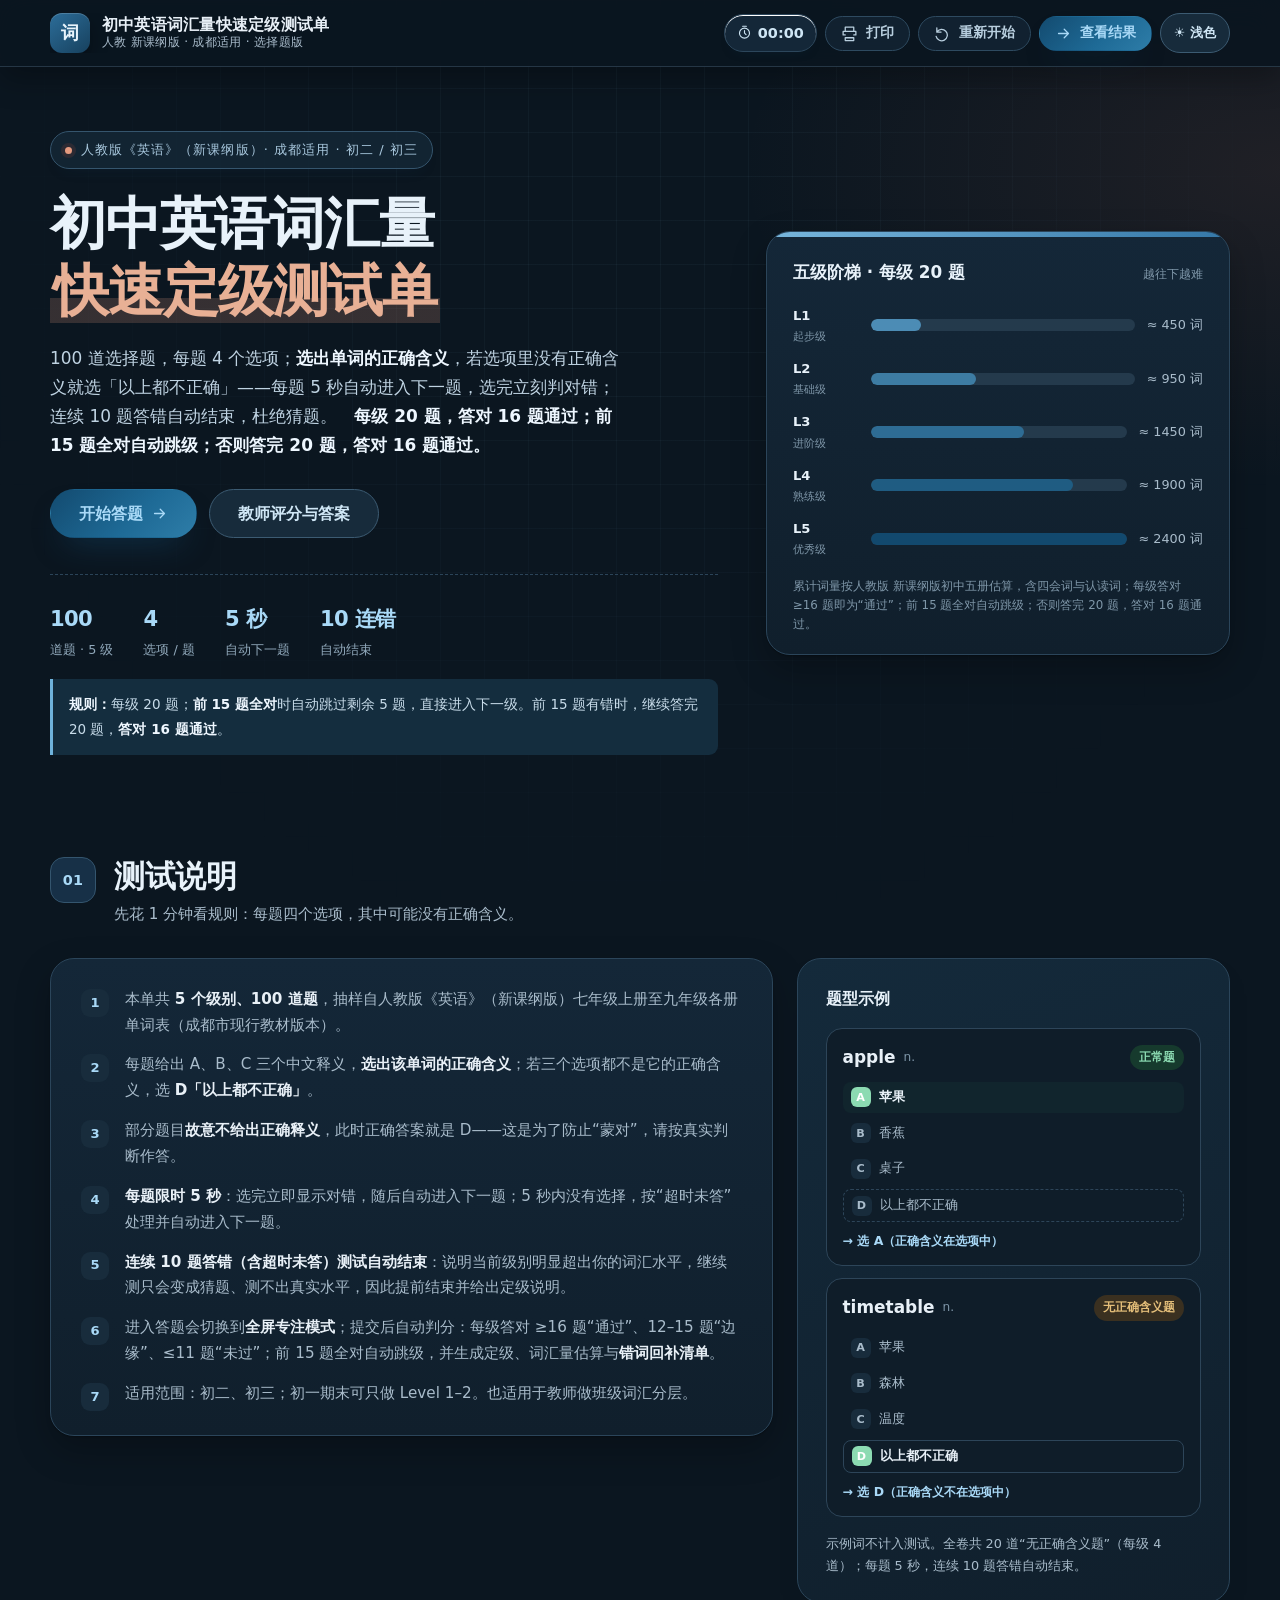
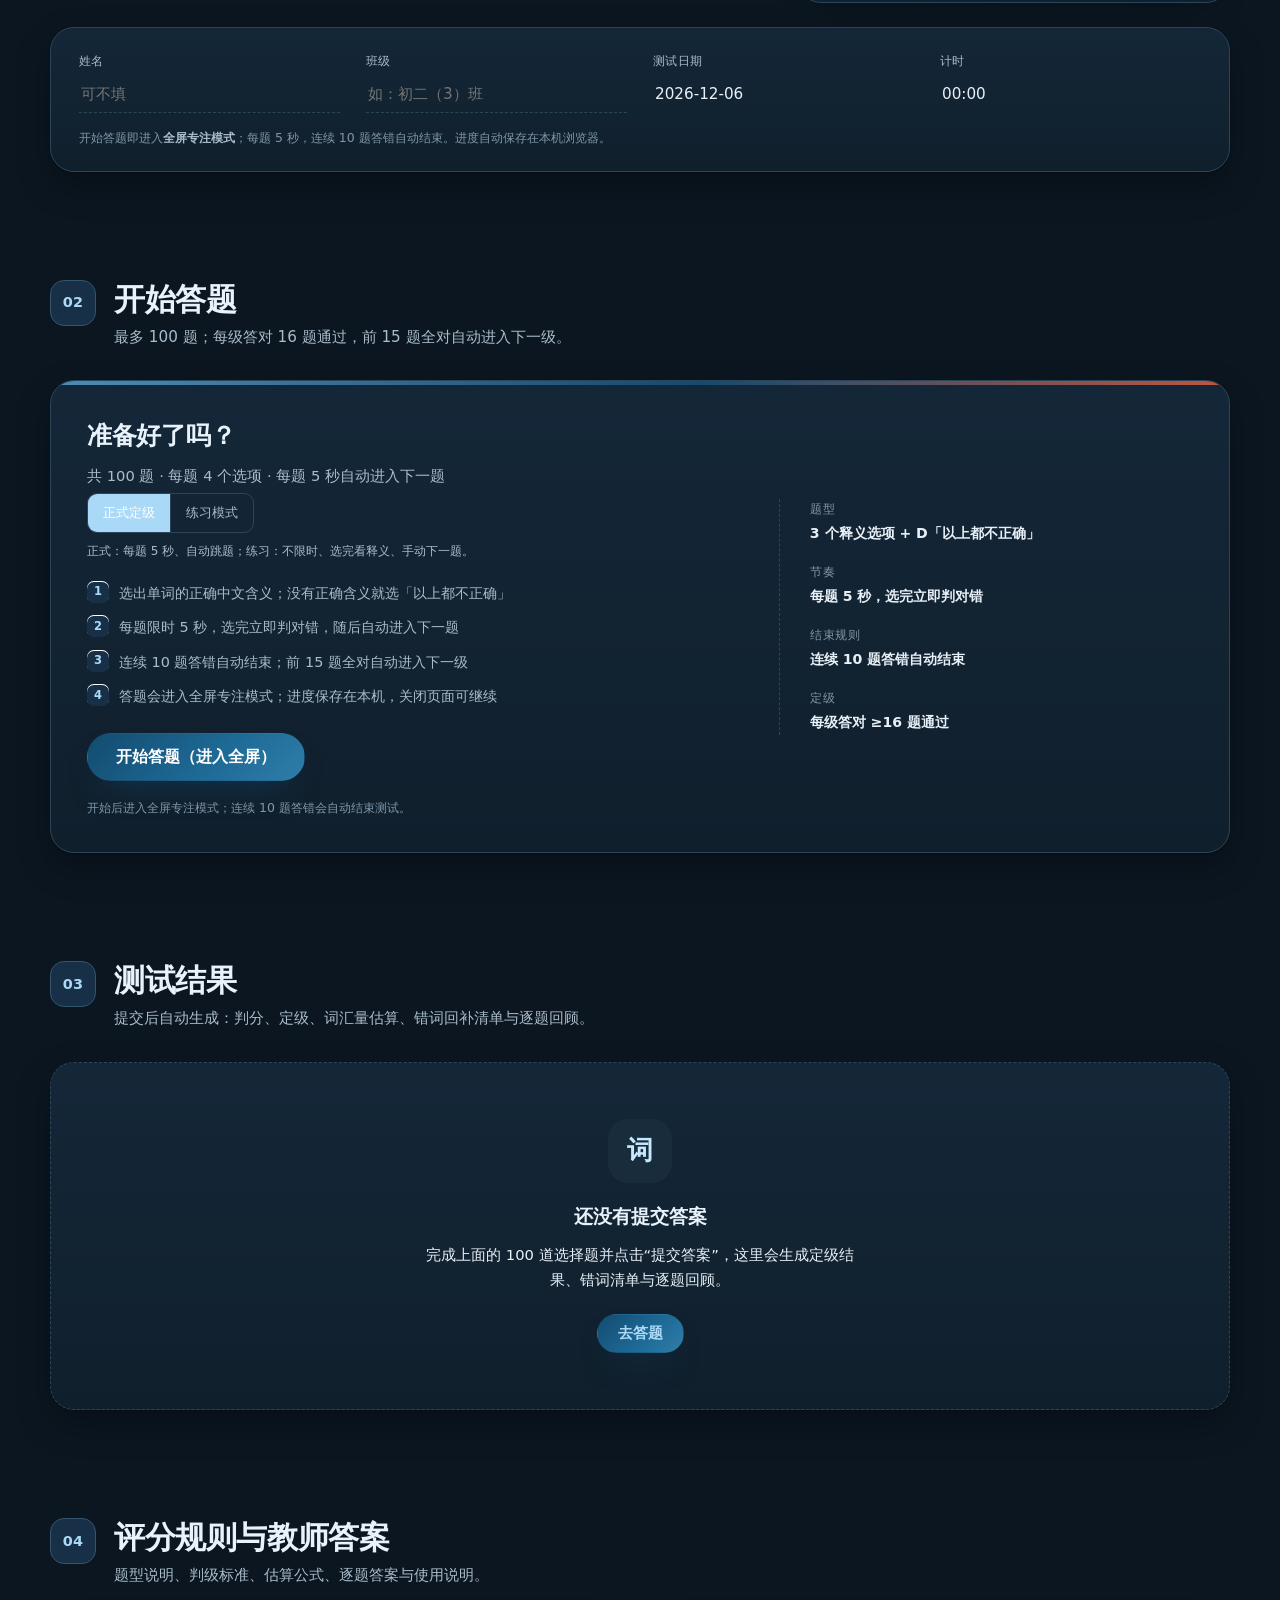
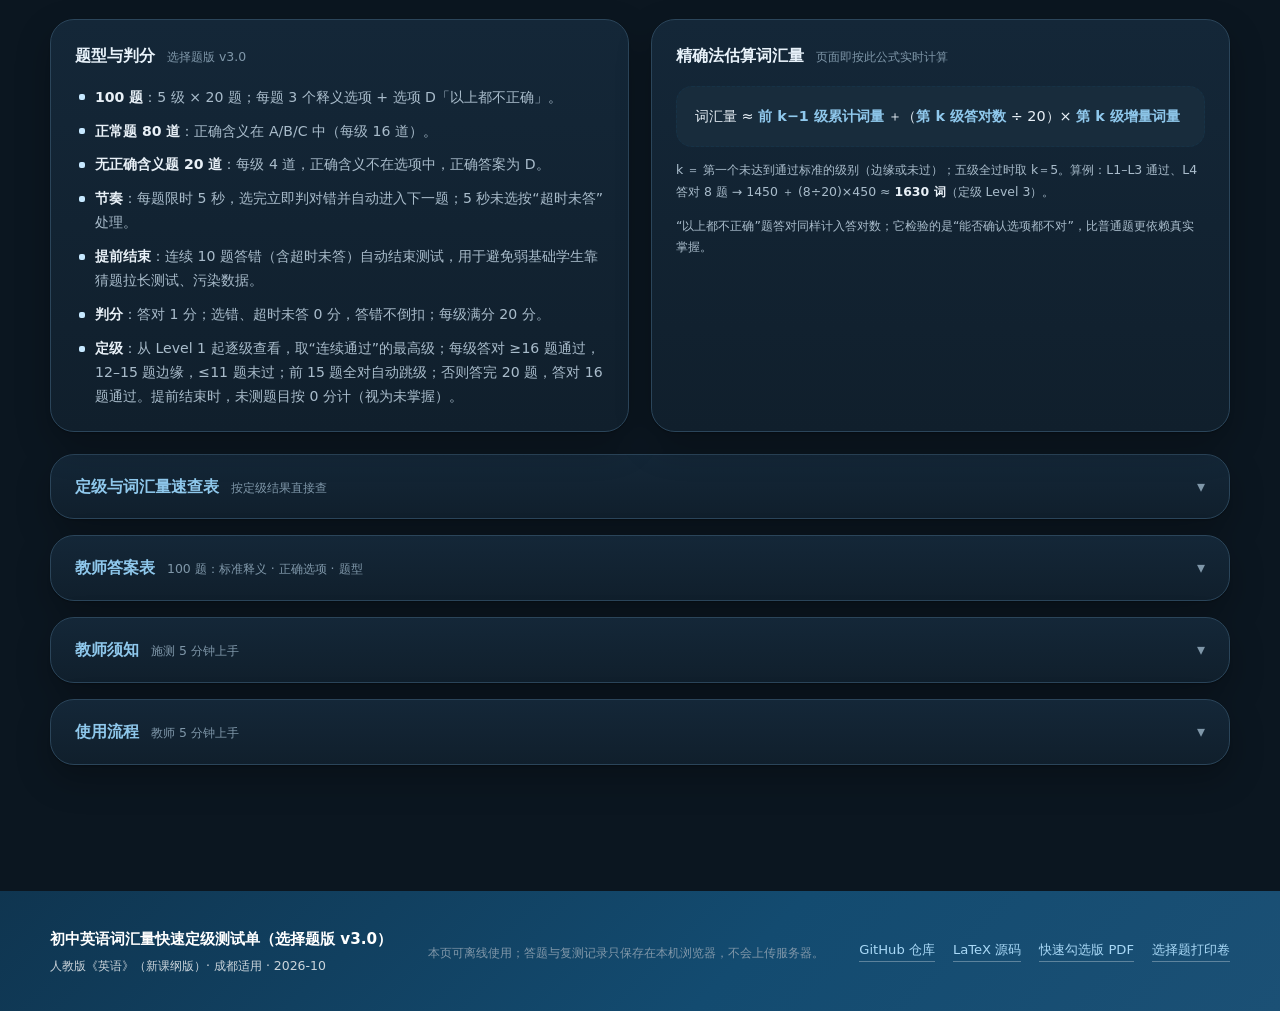
==== commit 99b30c15: "site: 词汇测试规则修正（前15全对跳级，否则16题通过）" ====
--- a/index.html
+++ b/index.html
@@ -3,19 +3,19 @@
 <head>
 <meta charset="utf-8">
 <meta name="viewport" content="width=device-width, initial-scale=1">
-<title>初中英语词汇量快速定级测试单（选择题版）· 人教 2024 新版 · 成都适用</title>
+<title>初中英语词汇量快速定级测试单（选择题版）· 人教 新课纲版 · 成都适用</title>
 <meta name="description" content="初中英语词汇量快速定级测试单选择题版：100 道题、每题 4 个选项（含「以上都不正确」），每题 5 秒自动进入下一题；每级 20 题、答对 16 题通过，前 15 题全对自动跳级；连续 10 题答错自动结束。">
-<meta name="keywords" content="初中英语,词汇量,定级测试,选择题,人教版2024,成都,初二,初三">
+<meta name="keywords" content="初中英语,词汇量,定级测试,选择题,人教版新课纲,成都,初二,初三">
 <meta name="theme-color" content="#134B70">
 <meta property="og:type" content="website">
 <meta property="og:title" content="初中英语词汇量快速定级测试单（选择题版）">
 <meta property="og:description" content="100 道选择题，每题 4 个选项；每级 20 题、答对 16 题通过，前 15 题全对自动跳级；自动判分定级、估算词汇量、生成错词清单。">
 <link rel="icon" href="assets/favicon.svg" type="image/svg+xml">
-<link rel="stylesheet" href="assets/style.min.css?v=4">
+<link rel="stylesheet" href="assets/style.min.css?v=5">
 <link rel="stylesheet" href="assets/theme-dark.min.css?v=1">
 <script src="assets/theme-toggle.min.js?v=2"></script>
 <script src="/sw-register.js?v=3" defer></script>
-<link rel="preload" as="script" href="assets/app.min.js?v=3">
+<link rel="preload" as="script" href="assets/app.min.js?v=5">
 <link rel="manifest" href="/english-vocab-test/manifest.webmanifest">
 <link rel="apple-touch-icon" href="/icons/icon-192.png">
 </head>
@@ -25,7 +25,7 @@
 <!-- ============================ 打印用页眉（仅打印可见） ============================ -->
 <section class="print-header" aria-hidden="true">
   <h1>初中英语词汇量快速定级测试单（选择题版）</h1>
-  <p>人教版《英语》（2024 新版）· 成都适用 · 初二 / 初三　|　5 级 × 20 题 ＝ 100 题　|　每题 4 个选项</p>
+  <p>人教版《英语》（新课纲版）· 成都适用 · 初二 / 初三　|　5 级 × 20 题 ＝ 100 题　|　每题 4 个选项</p>
   <p class="print-fields">姓名：<span id="pfName">__________</span>　班级：<span id="pfClass">__________</span>　日期：<span id="pfDate">__________</span>　用时：<span id="pfTime">__________</span></p>
 </section>
 
@@ -36,7 +36,7 @@
       <span class="brand-mark" aria-hidden="true">词</span>
       <span class="brand-text">
         <strong>初中英语词汇量快速定级测试单</strong>
-        <small>人教 2024 新版 · 成都适用 · 选择题版</small>
+        <small>人教 新课纲版 · 成都适用 · 选择题版</small>
       </span>
     </a>
     <div class="header-actions">
@@ -66,7 +66,7 @@
   <section class="hero">
     <div class="wrap hero-grid">
       <div class="hero-copy">
-        <p class="eyebrow"><span class="dot"></span>人教版《英语》（2024 新版）· 成都适用 · 初二 / 初三</p>
+        <p class="eyebrow"><span class="dot"></span>人教版《英语》（新课纲版）· 成都适用 · 初二 / 初三</p>
         <h1>初中英语词汇量<br><em>快速定级测试单</em></h1>
         <p class="lede">100 道选择题，每题 4 个选项；<strong>选出单词的正确含义</strong>，若选项里没有正确含义就选「以上都不正确」——每题 5 秒自动进入下一题，选完立刻判对错；连续 10 题答错自动结束，杜绝猜题。　<strong>每级 20 题，答对 16 题通过；前 15 题全对自动跳级；否则答完 20 题，答对 16 题通过。</strong></p>
         <div class="hero-actions">
@@ -91,7 +91,7 @@
           <span class="ladder-sub">越往下越难</span>
         </div>
         <ol class="ladder" id="heroLadder"><!-- JS 生成 --></ol>
-        <p class="ladder-note">累计词量按人教版 2024 新版初中五册估算，含四会词与认读词；每级答对 ≥16 题即为“通过”；前 15 题全对自动跳级；否则答完 20 题，答对 16 题通过。</p>
+        <p class="ladder-note">累计词量按人教版 新课纲版初中五册估算，含四会词与认读词；每级答对 ≥16 题即为“通过”；前 15 题全对自动跳级；否则答完 20 题，答对 16 题通过。</p>
       </aside>
     </div>
   </section>
@@ -109,7 +109,7 @@
 
       <div class="rules-grid">
         <ol class="rules">
-          <li>本单共 <strong>5 个级别、100 道题</strong>，抽样自人教版《英语》（2024 新版）七年级上册至九年级各册单词表（成都市现行教材版本）。</li>
+          <li>本单共 <strong>5 个级别、100 道题</strong>，抽样自人教版《英语》（新课纲版）七年级上册至九年级各册单词表（成都市现行教材版本）。</li>
           <li>每题给出 A、B、C 三个中文释义，<strong>选出该单词的正确含义</strong>；若三个选项都不是它的正确含义，选 <strong>D「以上都不正确」</strong>。</li>
           <li>部分题目<strong>故意不给出正确释义</strong>，此时正确答案就是 D——这是为了防止“蒙对”，请按真实判断作答。</li>
           <li><strong>每题限时 5 秒</strong>：选完立即显示对错，随后自动进入下一题；5 秒内没有选择，按“超时未答”处理并自动进入下一题。</li>
@@ -334,8 +334,16 @@
             <button class="btn btn-line btn-sm" id="btnCopyResult" type="button">复制结果</button>
             <button class="btn btn-ghost btn-sm" id="btnPrintResult" type="button">打印结果</button>
             <button class="btn btn-ghost btn-sm" id="btnRetake" type="button">重新测试</button>
+            <button class="btn btn-line btn-sm" id="btnRetryWrong" type="button">错题重练</button>
           </div>
           <p class="rc-next">下一步：<a href="https://1901151458-prog.github.io/english-materials/">英语资料站 · 按年级补词表</a><span>·</span><a href="https://1901151458-prog.github.io/english-materials/vocab-5-books/">五册词汇总表</a><span>·</span><a href="https://1901151458-prog.github.io/english-materials/sdgs/">SDG 阅读室</a></p>
+<div class="retry-panel" id="retryPanel" hidden aria-live="polite">
+            <div class="retry-head"><h4>错题重练</h4><span id="retryProgress"></span><button type="button" id="retryClose" class="btn btn-ghost btn-sm">收起</button></div>
+            <p class="retry-word" id="retryWord"></p>
+            <div class="retry-opts" id="retryOpts"></div>
+            <div class="retry-feedback" id="retryFeedback"></div>
+            <button type="button" class="btn btn-primary btn-sm" id="retryNext" hidden>下一题 →</button>
+          </div>
           <p class="rc-note">结果用于分层教学与词汇回补，不作学业评价依据；抽样误差约 ±10%。</p>
         </div>
 
@@ -493,7 +501,7 @@
   <div class="wrap footer-grid">
     <div>
       <strong>初中英语词汇量快速定级测试单（选择题版 v3.0）</strong>
-      <p>人教版《英语》（2024 新版）· 成都适用 · 2026-10</p>
+      <p>人教版《英语》（新课纲版）· 成都适用 · 2026-10</p>
     </div>
     <p class="footer-note">本页可离线使用；答题与复测记录只保存在本机浏览器，不会上传服务器。</p>
     <div class="footer-links">
@@ -516,6 +524,6 @@
 
 <div class="toast" id="toast" role="status" aria-live="polite"></div>
 
-<script src="assets/app.min.js?v=3"></script>
+<script src="assets/app.min.js?v=5"></script>
 </body>
 </html>
--- a/assets/style.min.css
+++ b/assets/style.min.css
@@ -1 +1 @@
-:root{--brand: #134B70;--brand-2: #1E6A96;--brand-3: #2E7DA8;--accent: #C0553F;--accent-2: #D9765F;--ink: #10222E;--muted: #5B7184;--muted-2: #8BA0B1;--bg: #F2F6FA;--paper: #FFFFFF;--soft: #EEF4F9;--line: #DBE5EE;--line-2: #E9EFF5;--ok: #2F7D5B;--ok-bg: #E7F5EE;--mid: #A9721A;--mid-bg: #FCF3E0;--no: #AE4632;--no-bg: #FBEAE5;--lv1: #4C8CB5;--lv2: #3D7CA3;--lv3: #2E6C94;--lv4: #1F5C82;--lv5: #12496E;--radius-lg: 24px;--radius: 16px;--radius-sm: 10px;--shadow: 0 30px 70px -42px rgba(16, 58, 88, .55);--shadow-sm: 0 14px 32px -22px rgba(16, 58, 88, .38);--font: "Noto Sans SC", "Source Han Sans SC", "PingFang SC", "Hiragino Sans GB", "Microsoft YaHei", system-ui, sans-serif;--font-en: "Inter", "SF Pro Display", "Segoe UI", system-ui, sans-serif;--header-h: 66px}*,*:before,*:after{box-sizing:border-box}html{scroll-behavior:smooth;scroll-padding-top:96px}body{margin:0;overflow-x:hidden;font-family:var(--font);color:var(--ink);background-color:var(--bg);line-height:1.7;-webkit-font-smoothing:antialiased;text-rendering:optimizeLegibility}body:before{content:"";position:fixed;inset:0;z-index:-2;background:radial-gradient(1100px 620px at 8% -8%,rgba(76,140,181,.16),transparent 62%),radial-gradient(900px 520px at 100% 4%,rgba(192,85,63,.1),transparent 60%),radial-gradient(1000px 700px at 50% 108%,rgba(46,125,168,.12),transparent 65%);pointer-events:none}body:after{content:"";position:fixed;inset:0;z-index:-1;background-image:linear-gradient(rgba(19,75,112,.035) 1px,transparent 1px),linear-gradient(90deg,rgba(19,75,112,.035) 1px,transparent 1px);background-size:44px 44px;mask-image:radial-gradient(ellipse at 50% 20%,#000 20%,transparent 78%);pointer-events:none}h1,h2,h3,h4,p,ul,ol{margin:0}ul,ol{padding:0}a{color:var(--brand-2);text-decoration:none}a:hover{color:var(--brand)}button{font:inherit;color:inherit}img,svg{display:block}.wrap{width:min(1180px,calc(100% - 40px));margin-inline:auto;min-width:0}.skip-link{position:fixed;left:16px;top:-60px;z-index:100;background:var(--brand);color:#fff;padding:10px 18px;border-radius:0 0 12px 12px;transition:top .2s}.skip-link:focus{top:0;color:#fff}.btn{display:inline-flex;align-items:center;justify-content:center;gap:8px;padding:11px 20px;border-radius:999px;border:1px solid transparent;font-size:.95rem;font-weight:600;line-height:1;cursor:pointer;transition:transform .16s ease,box-shadow .16s ease,background-color .16s ease,border-color .16s ease,color .16s ease;white-space:nowrap}.btn svg{width:17px;height:17px;fill:none;stroke:currentColor;stroke-width:1.8;stroke-linecap:round;stroke-linejoin:round}.btn:hover{transform:translateY(-1px)}.btn:active{transform:translateY(0)}.btn:focus-visible{outline:3px solid rgba(76,140,181,.45);outline-offset:2px}.btn-primary{background:linear-gradient(135deg,var(--brand),var(--brand-3));color:#fff;box-shadow:0 14px 30px -14px #134b70b3}.btn-primary:hover{color:#fff;box-shadow:0 18px 36px -14px #134b70cc}.btn-line{background:#fff;border-color:var(--brand-3);color:var(--brand)}.btn-line:hover{background:var(--soft);color:var(--brand)}.btn-ghost{background:#ffffffb3;border-color:var(--line);color:var(--muted)}.btn-ghost:hover{border-color:var(--brand-3);color:var(--brand);background:#fff}.btn-sm{padding:8px 15px;font-size:.86rem}.btn-xs{padding:5px 11px;font-size:.78rem}.btn-lg{padding:15px 28px;font-size:1.02rem}.btn-block{width:100%}.site-header{position:sticky;top:0;z-index:60;background:#ffffffd1;backdrop-filter:blur(14px) saturate(1.4);-webkit-backdrop-filter:blur(14px) saturate(1.4);border-bottom:1px solid rgba(19,75,112,.1)}.header-inner{height:var(--header-h);display:flex;align-items:center;justify-content:space-between;gap:20px}.brand{display:flex;align-items:center;gap:12px;color:var(--ink);min-width:0;flex:1 1 auto;overflow:hidden}.brand:hover{color:var(--ink)}.brand-mark{width:40px;height:40px;flex:none;display:grid;place-items:center;border-radius:12px;background:linear-gradient(140deg,var(--brand),var(--brand-3));color:#fff;font-weight:700;font-size:1.15rem;box-shadow:0 10px 22px -12px #134b70e6}.brand-text{display:flex;flex-direction:column;line-height:1.25;min-width:0;overflow:hidden}.brand-text strong{font-size:1rem;letter-spacing:.2px;white-space:nowrap;overflow:hidden;text-overflow:ellipsis}.brand-text small{color:var(--muted);font-size:.76rem;letter-spacing:.3px}.header-actions{display:flex;align-items:center;gap:8px;flex:none}.timer{display:inline-flex;align-items:center;gap:6px;padding:6px 12px;border-radius:999px;background:var(--soft);color:var(--brand);font-family:var(--font-en);font-variant-numeric:tabular-nums;font-size:.9rem;font-weight:600}.timer svg{width:15px;height:15px;fill:none;stroke:currentColor;stroke-width:1.8;stroke-linecap:round}.timer.is-warn{background:var(--mid-bg);color:var(--mid)}.timer.is-over{background:var(--no-bg);color:var(--no)}.hero{padding:64px 0 48px}.hero-grid{display:grid;grid-template-columns:minmax(0,1.18fr) minmax(0,.82fr);gap:48px;align-items:center}.eyebrow{display:inline-flex;align-items:center;gap:9px;font-size:.82rem;letter-spacing:.08em;color:var(--brand-2);background:#ffffffbf;border:1px solid rgba(19,75,112,.12);padding:7px 14px;border-radius:999px;margin-bottom:22px}.eyebrow .dot{width:7px;height:7px;border-radius:50%;background:var(--accent);box-shadow:0 0 0 4px #c0553f26}.hero h1{font-size:clamp(2.35rem,4.4vw,3.7rem);line-height:1.18;letter-spacing:-1px;font-weight:800;color:var(--brand)}.hero h1 em{font-style:normal;color:var(--accent);background:linear-gradient(transparent 62%,#c0553f29 62%);padding:0 .06em}.lede{margin-top:20px;max-width:34em;font-size:1.06rem;color:var(--muted)}.lede strong{color:var(--ink)}.hero-actions{display:flex;flex-wrap:wrap;gap:12px;margin-top:30px}.hero-facts{display:flex;flex-wrap:wrap;gap:12px 30px;margin-top:36px;padding-top:26px;border-top:1px dashed rgba(19,75,112,.18);list-style:none}.hero-facts li{display:flex;flex-direction:column;gap:2px}.hero-facts strong{font-family:var(--font-en);font-size:1.32rem;color:var(--brand);letter-spacing:-.02em}.hero-facts span{font-size:.8rem;color:var(--muted)}.ladder-card{background:var(--paper);border:1px solid rgba(19,75,112,.1);border-radius:var(--radius-lg);padding:26px 26px 20px;box-shadow:var(--shadow);position:relative;overflow:hidden}.ladder-card:before{content:"";position:absolute;inset:0 0 auto;height:5px;background:linear-gradient(90deg,var(--lv1),var(--lv5))}.ladder-head{display:flex;align-items:baseline;justify-content:space-between;margin-bottom:18px}.ladder-title{font-weight:700;color:var(--brand);font-size:1.05rem}.ladder-sub{font-size:.78rem;color:var(--muted-2)}.ladder{list-style:none;display:grid;gap:12px}.ladder-row{display:grid;grid-template-columns:66px 1fr auto;align-items:center;gap:12px}.ladder-row .lv-name{font-size:.82rem;font-weight:700;color:var(--brand)}.ladder-row .lv-name small{display:block;font-weight:500;font-size:.7rem;color:var(--muted-2)}.ladder-bar{height:12px;border-radius:999px;background:var(--line-2);overflow:hidden}.ladder-bar i{display:block;height:100%;border-radius:inherit}.ladder-row .lv-cum{font-family:var(--font-en);font-variant-numeric:tabular-nums;font-size:.8rem;color:var(--muted);min-width:52px;text-align:right}.ladder-note{margin-top:18px;font-size:.74rem;color:var(--muted-2);line-height:1.6}.section{padding:54px 0}.section-head{display:flex;align-items:flex-start;gap:18px;margin-bottom:30px}.kicker{flex:none;width:46px;height:46px;display:grid;place-items:center;border-radius:14px;border:1px solid rgba(19,75,112,.18);background:#ffffffb3;color:var(--brand-2);font-family:var(--font-en);font-weight:700;font-size:.9rem;letter-spacing:.02em}.section-head h2{font-size:clamp(1.5rem,2.4vw,2rem);font-weight:800;color:var(--brand);letter-spacing:-.4px;line-height:1.3}.section-head p{margin-top:5px;color:var(--muted);font-size:.95rem}.rules-grid{display:grid;grid-template-columns:minmax(0,1.5fr) minmax(0,.9fr);gap:24px;align-items:start}.rules{list-style:none;counter-reset:rule;display:grid;gap:14px;background:var(--paper);border:1px solid rgba(19,75,112,.1);border-radius:var(--radius-lg);padding:28px 30px;box-shadow:var(--shadow-sm)}.rules li{position:relative;counter-increment:rule;padding-left:44px;color:var(--muted);font-size:.95rem}.rules li strong{color:var(--ink)}.rules li:before{content:counter(rule);position:absolute;left:0;top:2px;width:28px;height:28px;display:grid;place-items:center;border-radius:9px;background:var(--soft);color:var(--brand-2);font-family:var(--font-en);font-weight:700;font-size:.82rem}.example-card{background:linear-gradient(160deg,#fff,var(--soft));border:1px solid rgba(19,75,112,.1);border-radius:var(--radius-lg);padding:26px 28px;box-shadow:var(--shadow-sm)}.example-card h3{font-size:1rem;color:var(--brand);margin-bottom:16px}.example-row{display:flex;align-items:center;justify-content:space-between;gap:12px;padding:10px 0;border-bottom:1px dashed var(--line)}.example-row:last-of-type{border-bottom:0}.example-word{display:inline-flex;align-items:center;gap:9px;font-family:var(--font-en);font-weight:600;color:var(--ink);padding:6px 12px;border-radius:10px;background:#fff;border:1px solid var(--line);font-size:.92rem}.example-word.is-on{border-color:var(--lv3);background:#2e6c9414}.example-word .num{color:var(--muted-2);font-size:.72rem;font-weight:500}.example-box{width:17px;height:17px;border:1.5px solid var(--muted-2);border-radius:5px;position:relative;flex:none}.example-word.is-on .example-box{background:var(--brand-3);border-color:var(--brand-3)}.example-word.is-on .example-box:after{content:"";position:absolute;left:5px;top:1px;width:5px;height:10px;border:solid #fff;border-width:0 2px 2px 0;transform:rotate(42deg)}.example-tag{font-size:.8rem;padding:4px 10px;border-radius:999px;white-space:nowrap}.example-tag.ok{background:var(--ok-bg);color:var(--ok)}.example-tag.no{background:var(--no-bg);color:var(--no)}.example-note{margin-top:16px;font-size:.8rem;color:var(--muted);line-height:1.7}.profile-card{margin-top:24px;background:var(--paper);border:1px solid rgba(19,75,112,.1);border-radius:var(--radius-lg);padding:22px 28px;box-shadow:var(--shadow-sm)}.profile-fields{display:grid;grid-template-columns:repeat(4,minmax(0,1fr));gap:18px 26px}.field{display:flex;flex-direction:column;gap:5px}.field span{font-size:.78rem;color:var(--muted);letter-spacing:.04em}.field input{font:inherit;font-size:.95rem;color:var(--ink);background:transparent;border:0;border-bottom:1.5px dashed var(--line);padding:5px 2px;outline:none;transition:border-color .16s}.field input:focus{border-color:var(--brand-3)}.field-static output{font-size:.95rem;color:var(--ink);border-bottom:1.5px solid transparent;padding:5px 2px;font-variant-numeric:tabular-nums}.profile-hint{margin-top:14px;font-size:.78rem;color:var(--muted-2)}.profile-hint strong{color:var(--muted)}.test-toolbar{position:sticky;top:calc(var(--header-h) + 8px);z-index:30;display:flex;align-items:center;justify-content:space-between;gap:18px;background:#ffffffdb;backdrop-filter:blur(12px);-webkit-backdrop-filter:blur(12px);border:1px solid rgba(19,75,112,.1);border-radius:18px;padding:12px 20px;margin-bottom:22px;box-shadow:var(--shadow-sm)}.global-progress{display:flex;align-items:baseline;gap:8px;flex:1;min-width:0}.gp-label{font-size:.82rem;color:var(--muted)}.global-progress strong{font-family:var(--font-en);font-size:1.35rem;color:var(--brand);line-height:1}.gp-total{font-family:var(--font-en);color:var(--muted-2);font-size:.9rem}.gp-bar{flex:1;min-width:60px;height:8px;border-radius:999px;background:var(--line-2);overflow:hidden;margin-left:6px}.gp-bar i{display:block;height:100%;width:0;border-radius:inherit;background:linear-gradient(90deg,var(--brand-3),var(--brand));transition:width .3s ease}.toolbar-actions{display:flex;gap:8px;flex:none}.test-layout{display:grid;grid-template-columns:minmax(0,1fr) 318px;gap:24px;align-items:start}.levels{display:grid;gap:18px;min-width:0}.level-card{background:var(--paper);border:1px solid rgba(19,75,112,.1);border-radius:var(--radius-lg);padding:20px 22px 16px;box-shadow:var(--shadow-sm);position:relative;overflow:hidden;scroll-margin-top:130px}.level-card:before{content:"";position:absolute;inset:0 auto 0 0;width:5px;background:var(--lv, var(--brand))}.level-head{display:flex;flex-wrap:wrap;align-items:center;gap:10px 14px;margin-bottom:6px}.level-title{display:flex;align-items:center;gap:10px;flex:1;min-width:0}.level-badge{font-family:var(--font-en);font-size:.72rem;font-weight:700;letter-spacing:.06em;color:#fff;background:var(--lv, var(--brand));padding:4px 9px;border-radius:7px}.level-title h3{font-size:1.08rem;color:var(--ink);font-weight:700}.level-book{font-size:.78rem;color:var(--muted-2)}.level-status{font-size:.74rem;font-weight:700;padding:4px 10px;border-radius:999px;background:var(--soft);color:var(--muted);white-space:nowrap}.level-status.is-pass{background:var(--ok-bg);color:var(--ok)}.level-status.is-edge{background:var(--mid-bg);color:var(--mid)}.level-status.is-fail{background:var(--no-bg);color:var(--no)}.level-progress{display:flex;align-items:center;gap:10px;margin:8px 0 12px}.level-progress .lp-count{font-family:var(--font-en);font-size:.8rem;color:var(--muted);font-variant-numeric:tabular-nums;min-width:44px}.level-progress .lp-count b{color:var(--lv, var(--brand));font-size:.95rem}.level-progress .lp-bar{flex:1;height:6px;border-radius:999px;background:var(--line-2);overflow:hidden}.level-progress .lp-bar i{display:block;height:100%;width:0;border-radius:inherit;background:var(--lv, var(--brand));transition:width .25s ease}.level-progress .lp-target{font-size:.72rem;color:var(--muted-2);white-space:nowrap}.word-grid{display:grid;grid-template-columns:repeat(4,minmax(0,1fr));gap:8px}.word{display:grid;grid-template-columns:auto auto minmax(0,1fr);align-items:center;gap:8px;padding:9px 10px;background:#fff;border:1px solid var(--line);border-radius:11px;cursor:pointer;text-align:left;transition:background-color .14s ease,border-color .14s ease,transform .14s ease,box-shadow .14s ease;min-width:0}.word:hover{border-color:var(--lv, var(--brand-3));background:#2e7da80a;transform:translateY(-1px)}.word:focus-visible{outline:3px solid rgba(76,140,181,.4);outline-offset:1px}.word .box{width:18px;height:18px;flex:none;border:1.5px solid #A9BCCA;border-radius:5px;background:#fff;position:relative;transition:background-color .14s ease,border-color .14s ease}.word .num{font-family:var(--font-en);font-size:.7rem;color:var(--muted-2);min-width:1.35em;text-align:right;font-variant-numeric:tabular-nums}.word .w{font-family:var(--font-en);font-size:.95rem;font-weight:600;color:var(--ink);overflow:hidden;text-overflow:ellipsis;white-space:nowrap;letter-spacing:-.1px}.word[aria-pressed=true]{border-color:var(--lv, var(--brand));background:#2e7da80f;background:color-mix(in srgb,var(--lv, var(--brand)) 9%,#fff)}.word .meaning{display:none;grid-column:1 / -1;font-family:var(--font);font-size:.72rem;font-weight:400;color:var(--muted);line-height:1.4;padding-left:26px;white-space:normal}body.show-answers .word .meaning{display:block}body.show-answers .word{padding-bottom:7px}.word[aria-pressed=true] .box{background:var(--lv, var(--brand));border-color:var(--lv, var(--brand))}.word[aria-pressed=true] .box:after{content:"";position:absolute;left:5px;top:1px;width:5px;height:10px;border:solid #fff;border-width:0 2px 2px 0;transform:rotate(42deg)}.word[aria-pressed=true] .w{color:var(--brand)}.word.is-answer .w:after{content:" \b7  " attr(data-meaning);font-family:var(--font);font-weight:400;font-size:.78rem;color:var(--muted)}.level-foot{display:flex;justify-content:space-between;align-items:center;gap:12px;margin-top:12px}.level-foot span{font-size:.76rem;color:var(--muted-2)}.level-foot b{color:var(--lv, var(--brand));font-family:var(--font-en)}.live-panel{position:relative;min-width:0}.live-sticky{position:sticky;top:calc(var(--header-h) + 90px);background:var(--paper);border:1px solid rgba(19,75,112,.1);border-radius:var(--radius-lg);box-shadow:var(--shadow);padding:24px 24px 20px;overflow:hidden}.live-sticky:before{content:"";position:absolute;inset:0 0 auto;height:5px;background:linear-gradient(90deg,var(--lv1),var(--lv5))}.ring-wrap{position:relative;width:132px;height:132px;margin:4px auto 10px}.ring{width:100%;height:100%;transform:rotate(-90deg)}.ring-bg{fill:none;stroke:var(--line-2);stroke-width:10}.ring-fg{fill:none;stroke:url(#ringGrad);stroke:var(--brand-3);stroke-width:10;stroke-linecap:round;stroke-dasharray:326.7;stroke-dashoffset:326.7;transition:stroke-dashoffset .4s ease,stroke .3s ease}.ring-text{position:absolute;inset:0;display:grid;place-content:center;text-align:center;line-height:1.2}.ring-text strong{font-family:var(--font-en);font-size:1.9rem;color:var(--brand)}.ring-text span{font-size:.72rem;color:var(--muted-2)}.live-verdict{text-align:center;padding:4px 0 14px;border-bottom:1px dashed var(--line)}.live-label{display:block;font-size:.74rem;color:var(--muted-2);letter-spacing:.08em}.live-level{display:block;font-size:1.16rem;color:var(--brand);margin:4px 0 3px;letter-spacing:-.2px}.live-estimate{display:block;font-size:.8rem;color:var(--muted)}.live-levels{list-style:none;display:grid;gap:9px;padding:14px 0}.live-levels li{display:grid;grid-template-columns:34px 1fr auto;align-items:center;gap:9px}.ll-name{font-size:.74rem;font-weight:700;color:var(--lv, var(--brand))}.ll-bar{height:6px;border-radius:999px;background:var(--line-2);overflow:hidden}.ll-bar i{display:block;height:100%;width:0;background:var(--lv, var(--brand));border-radius:inherit;transition:width .25s ease}.ll-count{font-family:var(--font-en);font-size:.76rem;color:var(--muted);min-width:32px;text-align:right;font-variant-numeric:tabular-nums}.live-actions{display:grid;gap:8px}.result-empty{background:var(--paper);border:1px dashed rgba(19,75,112,.25);border-radius:var(--radius-lg);padding:56px 24px;text-align:center;color:var(--muted)}.empty-icon{width:64px;height:64px;margin:0 auto 18px;display:grid;place-items:center;border-radius:20px;background:var(--soft);color:var(--brand-3);font-size:1.6rem;font-weight:700}.result-empty h3{color:var(--brand);font-size:1.2rem;margin-bottom:8px}.result-empty p{max-width:30em;margin:0 auto 22px;font-size:.92rem}.result-body{display:grid;gap:22px;min-width:0}.result-body>*{min-width:0}.result-grid>*{min-width:0}.result-card{background:var(--paper);border:1px solid rgba(19,75,112,.1);border-radius:var(--radius-lg);box-shadow:var(--shadow);padding:30px 32px 24px;position:relative;overflow:hidden}.result-card:before{content:"";position:absolute;inset:0 0 auto;height:6px;background:linear-gradient(90deg,var(--lv1),var(--lv5),var(--accent))}.rc-head{display:flex;align-items:flex-start;justify-content:space-between;gap:20px}.rc-kicker{font-size:.76rem;letter-spacing:.14em;color:var(--muted-2);text-transform:uppercase}.rc-head h3{font-size:clamp(1.7rem,3vw,2.3rem);color:var(--brand);letter-spacing:-.5px;margin:6px 0 4px}.rc-sub{color:var(--muted);font-size:.9rem}.rc-badge{flex:none;padding:7px 16px;border-radius:999px;font-size:.82rem;font-weight:700;background:var(--ok-bg);color:var(--ok)}.rc-badge.is-edge{background:var(--mid-bg);color:var(--mid)}.rc-badge.is-below{background:var(--no-bg);color:var(--no)}.rc-stats{display:grid;grid-template-columns:repeat(4,minmax(0,1fr));gap:14px;margin:24px 0 20px}.rc-stat{background:var(--soft);border-radius:var(--radius);padding:14px 16px;border:1px solid transparent}.rc-stat>span{display:block;font-size:.74rem;color:var(--muted);margin-bottom:4px}.rc-stat>strong{display:block;font-size:1.02rem;color:var(--brand);letter-spacing:-.2px}.rc-stat>small{display:block;font-size:.72rem;color:var(--muted-2);margin-top:3px}.rc-advice{background:linear-gradient(150deg,#2e7da814,#c0553f0d);border-radius:var(--radius);padding:18px 20px}.rc-advice h4{font-size:.84rem;color:var(--brand-2);letter-spacing:.06em;margin-bottom:6px}.rc-advice p{font-size:.94rem;color:var(--ink)}.rc-goal{margin-top:6px!important;font-size:.8rem!important;color:var(--muted)!important}.rc-actions{display:flex;flex-wrap:wrap;gap:8px;margin-top:20px}.rc-note{margin-top:16px;font-size:.74rem;color:var(--muted-2)}.result-grid{display:grid;grid-template-columns:minmax(0,1.1fr) minmax(0,.9fr);gap:22px}.panel{min-width:0;background:var(--paper);border:1px solid rgba(19,75,112,.1);border-radius:var(--radius-lg);box-shadow:var(--shadow-sm);padding:22px 24px}.panel-head{display:flex;flex-wrap:wrap;align-items:baseline;gap:6px 12px;margin-bottom:16px}.panel-head h3{font-size:1.02rem;color:var(--brand);font-weight:700}.panel-sub{font-size:.78rem;color:var(--muted-2)}.panel-head .btn{margin-left:auto}.panel-note{font-size:.78rem;color:var(--muted);margin-top:12px;line-height:1.75}.panel-note strong{color:var(--ink)}.dist-grid{display:grid;gap:7px}.dist-row{display:grid;grid-template-columns:34px 1fr;align-items:center;gap:8px}.dist-row .dr-label{font-family:var(--font-en);font-size:.74rem;font-weight:700;color:var(--lv, var(--brand))}.dist-cells{display:grid;grid-template-columns:repeat(20,1fr);gap:3px}.dist-cell{aspect-ratio:1;border-radius:3px;background:var(--soft);border:1px solid var(--line-2);transition:background-color .2s ease}.dist-cell.is-on{background:var(--lv, var(--brand));border-color:var(--lv, var(--brand))}.dist-cell.is-sep{margin-left:2px}.dist-legend{display:flex;flex-wrap:wrap;gap:8px 18px;list-style:none;margin-top:16px;font-size:.76rem;color:var(--muted)}.dist-legend li{display:flex;align-items:center;gap:6px}.dist-legend .chip{width:12px;height:12px;border-radius:4px;background:var(--lv, var(--brand))}.ruler{margin:4px 0 0}.ruler svg{width:100%;height:auto;display:block}.ruler-caption{display:flex;justify-content:space-between;font-size:.72rem;color:var(--muted-2);margin-top:4px}.spot-list{display:grid;gap:12px}.spot-item{display:flex;flex-wrap:wrap;align-items:center;gap:8px 10px;padding:12px 14px;border-radius:var(--radius);background:var(--soft);border-left:4px solid var(--lv, var(--brand))}.spot-item .spot-level{font-size:.78rem;font-weight:700;color:var(--lv, var(--brand));min-width:88px}.spot-word{font-family:var(--font-en);font-weight:600;font-size:.92rem;background:#fff;border:1px solid var(--line);border-radius:8px;padding:4px 10px;color:var(--ink)}.table-wrap{overflow-x:auto;border-radius:var(--radius);border:1px solid var(--line-2);max-width:100%;min-width:0}.table-wrap .table{display:block}.table{width:100%;border-collapse:collapse;font-size:.82rem;min-width:640px}.table th,.table td{padding:10px 12px;text-align:left;vertical-align:top;border-bottom:1px solid var(--line-2)}.table thead th{background:var(--soft);color:var(--brand);font-weight:700;font-size:.76rem;letter-spacing:.04em;white-space:nowrap}.table tbody tr:last-child td{border-bottom:0}.table tbody tr:hover{background:#2e7da808}.judge-table{min-width:0}.judge-table .ok{color:var(--ok)}.judge-table .mid{color:var(--mid)}.judge-table .no{color:var(--no)}.level-table{min-width:880px}.level-table td:first-child{font-weight:700;color:var(--brand);white-space:nowrap}.level-table td:nth-child(2),.level-table td:nth-child(3),.level-table td:nth-child(5){white-space:nowrap}.level-table tr.is-current{background:#c0553f0f;box-shadow:inset 3px 0 0 var(--accent)}.level-table tr.is-current td:first-child{color:var(--accent)}.history-table td{font-variant-numeric:tabular-nums}.history-table .empty td{color:var(--muted-2)}.range-table td:nth-child(1){font-weight:700;color:var(--brand);white-space:nowrap}.range-table td:nth-child(3){font-family:var(--font-en);font-variant-numeric:tabular-nums;white-space:nowrap}.range-table tr.is-current{background:#c0553f0f;box-shadow:inset 3px 0 0 var(--accent)}.section-teacher{padding-bottom:80px}.teacher-grid{display:grid;grid-template-columns:repeat(2,minmax(0,1fr));gap:22px;margin-bottom:22px}.formula{background:var(--soft);border:1px dashed rgba(19,75,112,.22);border-radius:var(--radius);padding:16px 18px;font-size:.9rem;color:var(--ink);line-height:1.9}.formula em{font-style:normal;color:var(--brand);font-weight:700}.collapsible{margin-bottom:16px;padding:0;overflow:hidden}.collapsible>summary{list-style:none;cursor:pointer;padding:18px 24px;display:flex;align-items:baseline;gap:12px;transition:background-color .16s ease}.collapsible>summary::-webkit-details-marker{display:none}.collapsible>summary:hover{background:#2e7da80a}.collapsible>summary span{font-weight:700;color:var(--brand);font-size:1.02rem}.collapsible>summary small{font-size:.78rem;color:var(--muted-2)}.collapsible>summary:after{content:"\25be";margin-left:auto;color:var(--muted-2);transition:transform .2s ease}.collapsible[open]>summary:after{transform:rotate(180deg)}.collapsible>:not(summary){padding:0 24px 20px}.bullets{list-style:none;display:grid;gap:10px;font-size:.88rem;color:var(--muted)}.bullets li{position:relative;padding-left:20px}.bullets li:before{content:"";position:absolute;left:4px;top:.62em;width:6px;height:6px;border-radius:2px;background:var(--brand-3)}.bullets strong{color:var(--ink)}.steps{list-style:none;counter-reset:step;display:grid;gap:10px;font-size:.88rem;color:var(--muted)}.steps li{counter-increment:step;position:relative;padding-left:34px}.steps li:before{content:counter(step);position:absolute;left:0;top:0;width:22px;height:22px;border-radius:7px;background:var(--soft);color:var(--brand-2);font-family:var(--font-en);font-size:.74rem;font-weight:700;display:grid;place-items:center}.steps strong{color:var(--ink)}.answer-block{margin-bottom:18px}.answer-block h4{display:flex;align-items:center;gap:8px;font-size:.9rem;color:var(--brand);margin-bottom:10px}.answer-block h4 i{width:10px;height:10px;border-radius:3px;background:var(--lv, var(--brand));display:inline-block}.answer-grid{display:grid;grid-template-columns:repeat(2,minmax(0,1fr));gap:4px 18px}.answer-item{display:grid;grid-template-columns:26px minmax(0,1fr) auto;gap:8px;align-items:baseline;padding:5px 6px;border-radius:8px;font-size:.84rem}.answer-item:nth-child(4n+1),.answer-item:nth-child(4n+2){background:#2e7da808}.answer-item .ai-num{font-family:var(--font-en);font-size:.72rem;color:var(--muted-2);text-align:right}.answer-item .ai-w{font-family:var(--font-en);font-weight:600;color:var(--ink)}.answer-item .ai-p{font-style:italic;font-size:.74rem;color:var(--muted-2)}.answer-item .ai-m{color:var(--muted);font-size:.82rem}.site-footer{background:var(--brand);color:#ffffffc7;padding:34px 0;margin-top:30px}.footer-grid{display:flex;flex-wrap:wrap;align-items:center;justify-content:space-between;gap:18px}.site-footer strong{color:#fff;font-size:.95rem}.site-footer p{font-size:.78rem;margin-top:3px}.footer-note{max-width:34em}.footer-links{display:flex;flex-wrap:wrap;gap:8px 18px}.footer-links a{color:#ffffffd1;font-size:.82rem;border-bottom:1px solid rgba(255,255,255,.25)}.footer-links a:hover{color:#fff;border-color:#fff}.mini-bar{display:none;position:fixed;left:12px;right:12px;bottom:12px;z-index:50;background:#fffffff2;backdrop-filter:blur(12px);border:1px solid rgba(19,75,112,.14);border-radius:16px;padding:10px 14px;box-shadow:0 20px 40px -20px #103a5880;align-items:center;justify-content:space-between;gap:12px}.mini-info{display:flex;flex-direction:column;line-height:1.3;font-size:.8rem;color:var(--muted)}.mini-info strong{color:var(--brand);font-family:var(--font-en);font-size:.95rem}.mini-level{color:var(--brand-2);font-weight:700;font-size:.8rem}.toast{position:fixed;left:50%;bottom:26px;transform:translate(-50%,20px);z-index:90;background:#10222ef0;color:#fff;font-size:.86rem;padding:11px 20px;border-radius:999px;opacity:0;pointer-events:none;transition:opacity .22s ease,transform .22s ease;max-width:min(92vw,520px);text-align:center}.toast.is-show{opacity:1;transform:translate(-50%)}@media(max-width:1080px){.test-layout{grid-template-columns:minmax(0,1fr) 290px}.word-grid{grid-template-columns:repeat(4,minmax(0,1fr))}.hero-grid{gap:34px}.ladder-card{padding:22px 22px 16px}}@media(max-width:900px){.hero{padding:42px 0 34px}.hero-grid{grid-template-columns:1fr;gap:30px}.ladder-card{order:2}.hero-facts{justify-content:space-between}.rules-grid,.test-layout{grid-template-columns:1fr}.live-panel{order:-1}.live-sticky{position:static;display:grid;grid-template-columns:auto 1fr;gap:10px 24px;align-items:center}.ring-wrap{width:104px;height:104px;margin:0;grid-row:span 2}.ring-text strong{font-size:1.45rem}.live-verdict{text-align:left;border-bottom:0;padding:0}.live-levels{grid-column:1 / -1;padding:6px 0 2px;grid-template-columns:repeat(5,1fr)}.live-levels li{grid-template-columns:1fr;gap:3px;text-align:center}.ll-bar{display:none}.live-actions{grid-column:1 / -1;grid-template-columns:1fr 1fr}.result-grid{grid-template-columns:1fr}.rc-stats{grid-template-columns:repeat(2,minmax(0,1fr))}.teacher-grid{grid-template-columns:1fr}.profile-fields{grid-template-columns:repeat(2,minmax(0,1fr))}.mini-bar{display:flex}body{padding-bottom:76px}}@media(max-width:640px){.wrap{width:calc(100% - 28px)}.brand-text strong{font-size:.88rem}.brand-text small,.header-actions .btn .btn-label{display:none}.header-actions .btn svg{width:20px;height:20px}.header-actions .btn{padding:9px 11px}.header-actions .btn-primary{padding:9px 14px}.timer{padding:6px 9px;font-size:.82rem}.hero h1{font-size:2.1rem}.lede{font-size:.98rem}.hero-facts{gap:10px 18px}.hero-facts strong{font-size:1.1rem}.section{padding:40px 0}.section-head h2{font-size:1.45rem}.kicker{width:40px;height:40px;font-size:.8rem}.rules{padding:22px 20px}.rules li{font-size:.9rem;padding-left:40px}.word-grid{grid-template-columns:repeat(2,minmax(0,1fr));gap:7px}.word{padding:8px}.word .w{font-size:.9rem}.test-toolbar{flex-direction:column;align-items:stretch;gap:10px}.toolbar-actions{justify-content:flex-end}.result-card{padding:22px 20px 18px}.rc-head{flex-direction:column;gap:10px}.rc-stats{grid-template-columns:1fr 1fr}.answer-grid{grid-template-columns:1fr}.panel{padding:18px 16px}.dist-cell{border-radius:2px}.dist-row{grid-template-columns:26px 1fr;gap:6px}.dist-cells{gap:2px}.footer-grid{flex-direction:column;align-items:flex-start}.live-actions{grid-template-columns:1fr}}[hidden]{display:none!important}.print-header{display:none}.example-q{border:1px solid var(--line);border-radius:var(--radius);background:#fff;padding:14px 16px;margin-bottom:12px}.eq-head{display:flex;align-items:center;gap:8px;margin-bottom:10px}.eq-word{font-family:var(--font-en);font-weight:700;font-size:1.06rem;color:var(--ink)}.eq-pos{font-size:.76rem;color:var(--muted-2)}.eq-tag{margin-left:auto;font-size:.72rem;font-weight:700;color:var(--ok);background:var(--ok-bg);border-radius:999px;padding:3px 9px}.eq-tag.trap{color:var(--mid);background:var(--mid-bg)}.eq-opts{list-style:none;display:grid;gap:5px;margin:0 0 8px}.eq-opts li{display:flex;align-items:center;gap:8px;font-size:.84rem;color:var(--muted);padding:4px 8px;border-radius:8px}.eq-opts li span{width:20px;height:20px;border-radius:6px;background:var(--soft);color:var(--muted);display:grid;place-items:center;font-family:var(--font-en);font-size:.7rem;font-weight:700;flex:none}.eq-opts li.is-correct{background:#2f7d5b14;color:var(--ink);font-weight:600}.eq-opts li.is-correct span{background:var(--ok);color:#fff}.eq-opts li.eq-none{border:1px dashed var(--line);background:transparent}.eq-opts li.is-correct.eq-none{border-style:solid}.eq-answer{font-size:.78rem;color:var(--brand-2);font-weight:600}.start-panel{background:var(--paper);border:1px solid rgba(19,75,112,.1);border-radius:var(--radius-lg);box-shadow:var(--shadow);padding:34px 36px;display:grid;grid-template-columns:minmax(0,1.35fr) minmax(0,.85fr);gap:34px;align-items:center}.start-panel h3{font-size:1.55rem;color:var(--brand);letter-spacing:-.3px}.start-sub{color:var(--muted);font-size:.92rem;margin-top:6px}.start-points{list-style:none;display:grid;gap:10px;margin:20px 0 24px}.start-points li{display:flex;gap:10px;align-items:flex-start;font-size:.9rem;color:var(--muted)}.start-points li span{flex:none;width:22px;height:22px;border-radius:7px;background:var(--soft);color:var(--brand-2);font-family:var(--font-en);font-size:.72rem;font-weight:700;display:grid;place-items:center}.start-actions{display:flex;flex-wrap:wrap;gap:12px}.start-note{margin-top:16px;font-size:.78rem;color:var(--muted-2)}.start-side{border-left:1px dashed var(--line);padding-left:30px;display:grid;gap:16px}.start-mini{display:grid;gap:3px}.start-mini-k{font-size:.74rem;color:var(--muted-2);letter-spacing:.06em}.start-mini-v{font-size:.88rem;color:var(--ink);font-weight:600}.runner{display:grid;grid-template-columns:minmax(0,1fr) 336px;gap:24px;align-items:start}.runner-main{min-width:0}.q-card{background:var(--paper);border:1px solid rgba(19,75,112,.1);border-radius:var(--radius-lg);box-shadow:var(--shadow);padding:30px 34px 26px;min-height:430px;display:flex;flex-direction:column}.q-head{display:flex;flex-wrap:wrap;align-items:center;gap:10px 14px}.q-level{font-size:.78rem;font-weight:700;color:#fff;background:var(--lv, var(--brand));border-radius:8px;padding:5px 11px}.q-count{font-family:var(--font-en);font-size:.82rem;color:var(--muted);font-variant-numeric:tabular-nums}.q-levelcount{margin-left:auto;font-size:.78rem;color:var(--muted-2)}.q-progress{height:7px;border-radius:999px;background:var(--line-2);overflow:hidden;margin:12px 0 24px}.q-progress i{display:block;height:100%;width:1%;border-radius:inherit;background:linear-gradient(90deg,var(--brand-3),var(--brand));transition:width .25s ease}.q-prompt{font-size:.82rem;color:var(--muted-2);letter-spacing:.04em}.q-word-row{display:flex;align-items:baseline;gap:12px;margin:6px 0 22px}.q-word{font-family:var(--font-en);font-size:clamp(2rem,4vw,2.8rem);font-weight:700;color:var(--brand);letter-spacing:-.5px;line-height:1.1}.q-pos{font-size:.86rem;color:var(--muted-2);font-style:italic}.q-options{display:grid;gap:10px}.opt{display:flex;align-items:center;gap:12px;text-align:left;padding:13px 16px;border:1.5px solid var(--line);border-radius:13px;background:#fff;cursor:pointer;transition:border-color .14s ease,background-color .14s ease,transform .14s ease,box-shadow .14s ease;font-size:.98rem;color:var(--ink)}.opt:hover{border-color:var(--brand-3);background:#2e7da80b;transform:translateY(-1px)}.opt:focus-visible{outline:3px solid rgba(76,140,181,.4);outline-offset:1px}.opt-letter{flex:none;width:28px;height:28px;border-radius:9px;background:var(--soft);color:var(--brand-2);display:grid;place-items:center;font-family:var(--font-en);font-size:.8rem;font-weight:700}.opt-text{min-width:0}.opt[aria-pressed=true]{border-color:var(--brand);background:#134b700f;box-shadow:inset 0 0 0 1px var(--brand)}.opt[aria-pressed=true] .opt-letter{background:var(--brand);color:#fff}.opt-none{border-style:dashed;color:var(--muted)}.opt-none .opt-letter{background:var(--mid-bg);color:var(--mid)}.opt-none[aria-pressed=true]{border-style:solid;border-color:var(--mid);background:var(--mid-bg);box-shadow:inset 0 0 0 1px var(--mid)}.opt-none[aria-pressed=true] .opt-letter{background:var(--mid);color:#fff}.q-actions{display:flex;flex-wrap:wrap;align-items:center;gap:10px;margin-top:auto;padding-top:22px}.q-hint{font-size:.74rem;color:var(--muted-2);margin-left:4px}#btnSubmit{margin-left:auto}.sheet-panel{min-width:0}.sheet-sticky{position:sticky;top:calc(var(--header-h) + 20px);background:var(--paper);border:1px solid rgba(19,75,112,.1);border-radius:var(--radius-lg);box-shadow:var(--shadow-sm);padding:20px 20px 16px}.sheet-head{display:flex;align-items:baseline;justify-content:space-between;margin-bottom:12px}.sheet-head strong{color:var(--brand);font-size:.98rem}.sheet-head span{font-size:.78rem;color:var(--muted);font-family:var(--font-en)}.sheet-levels{display:grid;gap:7px;margin-bottom:14px}.sheet-level{display:grid;grid-template-columns:30px 1fr 44px;align-items:center;gap:8px}.sl-name{font-size:.74rem;font-weight:700;color:var(--lv, var(--brand))}.sl-bar{height:5px;border-radius:999px;background:var(--line-2);overflow:hidden}.sl-bar i{display:block;height:100%;width:0;background:var(--lv, var(--brand));border-radius:inherit;transition:width .2s ease}.sl-count{font-family:var(--font-en);font-size:.72rem;color:var(--muted);text-align:right}.sheet-map{display:grid;gap:10px;max-height:320px;overflow-y:auto;padding-right:2px;margin-bottom:10px}.sheet-group{display:grid;gap:5px}.sg-label{font-size:.7rem;font-weight:700;color:var(--lv, var(--brand))}.sg-cells{display:grid;grid-template-columns:repeat(10,1fr);gap:4px}.sheet-cell{font-family:var(--font-en);font-size:.66rem;padding:4px 0;border:1px solid var(--line);border-radius:5px;background:#fff;color:var(--muted-2);cursor:pointer;line-height:1;transition:all .12s ease}.sheet-cell:hover{border-color:var(--lv, var(--brand-3));color:var(--brand)}.sheet-cell.is-done{background:#2e7da824;border-color:#2e7da866;color:var(--brand);font-weight:700}.sheet-cell.is-current{background:var(--brand);border-color:var(--brand);color:#fff;font-weight:700;box-shadow:0 4px 10px -4px #134b70cc}.sheet-legend{display:flex;flex-wrap:wrap;gap:8px 14px;font-size:.7rem;color:var(--muted-2);margin:4px 0 12px}.sheet-legend span{display:flex;align-items:center;gap:5px}.sheet-legend .dot{width:9px;height:9px;border-radius:3px;background:var(--line);display:inline-block}.sheet-legend .dot.done{background:#2e7da880}.sheet-legend .dot.cur{background:var(--brand)}.sheet-note{font-size:.72rem;color:var(--muted-2);margin-top:10px;line-height:1.6}.rc-meta{font-size:.82rem;color:var(--muted);margin:-8px 0 16px}.dist-cell.is-correct{background:#2f7d5b;border-color:#2f7d5b}.dist-cell.is-wrong{background:#c0553f;border-color:#c0553f}.dist-cell.is-blank{background:#e3eaf1;border-color:#d3dde6}.wrong-list{display:grid;gap:18px}.wrong-group{border:1px solid var(--line-2);border-radius:var(--radius);overflow:hidden}.wg-head{display:flex;align-items:center;justify-content:space-between;background:var(--soft);padding:9px 14px}.wg-name{font-size:.84rem;font-weight:700;color:var(--lv, var(--brand))}.wg-count{font-size:.74rem;color:var(--muted)}.wg-items{display:grid}.wrong-item{display:grid;grid-template-columns:minmax(0,1fr) minmax(0,.9fr) minmax(0,1.1fr) minmax(0,1.35fr);gap:3px 16px;padding:9px 14px;border-top:1px dashed var(--line-2);font-size:.83rem;align-items:baseline}.wrong-item:first-child{border-top:0}.wi-word{font-family:var(--font-en);font-weight:700;color:var(--ink)}.wi-word i{font-family:var(--font);font-weight:400;font-size:.72rem;color:var(--muted-2);font-style:italic}.wi-meaning{color:var(--brand-2);font-weight:600}.wi-state{color:var(--muted);font-size:.78rem}.wi-state.is-wrong{color:var(--no)}.wi-state.is-blank{color:var(--muted-2)}.wi-answer{color:var(--muted);font-size:.78rem}.wrong-empty{color:var(--muted);font-size:.9rem;line-height:1.9;padding:8px 0}.review-block{margin-bottom:18px}.review-block h4{font-size:.86rem;color:var(--lv, var(--brand));margin-bottom:8px}.review-table{min-width:520px}.review-table small{color:var(--muted-2);font-size:.7rem}.mk{font-weight:700}.mk.ok{color:var(--ok)}.mk.no{color:var(--no)}.mk.blank{color:var(--muted-2)}.answer-table{min-width:560px}.answer-table small{color:var(--muted-2);font-size:.7rem}.tag{font-size:.7rem;color:var(--ok);background:var(--ok-bg);border-radius:999px;padding:2px 8px;white-space:nowrap}.tag.trap{color:var(--mid);background:var(--mid-bg)}@media(max-width:900px){.start-panel{grid-template-columns:1fr;padding:26px 22px;gap:20px}.start-side{border-left:0;padding-left:0;border-top:1px dashed var(--line);padding-top:18px;grid-template-columns:repeat(2,minmax(0,1fr))}.runner{grid-template-columns:1fr}.sheet-panel{order:2}.sheet-sticky{position:static}.q-card{min-height:0;padding:24px 20px 20px}.sheet-map{max-height:260px}.wrong-item{grid-template-columns:minmax(0,1fr) minmax(0,1fr);gap:3px 12px}.wi-word{grid-column:1}.wi-meaning{grid-column:2}.wi-state{grid-column:1}.wi-answer{grid-column:2}}@media(max-width:640px){.start-panel{padding:22px 18px}.start-side{grid-template-columns:1fr}.q-word{font-size:2rem}.opt{padding:11px 12px;font-size:.92rem}.q-actions #btnSubmit{margin-left:0;width:100%}.q-hint{display:none}.sheet-map{max-height:220px}.sg-cells{grid-template-columns:repeat(10,1fr)}.wrong-item{grid-template-columns:1fr}.wi-state,.wi-answer,.wi-word,.wi-meaning{grid-column:1}}body.is-testing{overflow:hidden}body.is-testing .site-header,body.is-testing .hero,body.is-testing #instructions,body.is-testing #teacher,body.is-testing .site-footer,body.is-testing .mini-bar,body.is-testing .section-head,body.is-testing .profile-card,body.is-testing .print-header{display:none!important}body.is-testing #test{padding:0!important;margin:0!important}body.is-testing .wrap{width:100%!important;max-width:none!important;padding:0!important}.test-stage{position:fixed;inset:0;z-index:120;display:flex;flex-direction:column;gap:10px;padding:clamp(10px,2.2vh,22px) clamp(12px,3vw,40px);background:radial-gradient(1200px 700px at 72% 26%,#e9f0f7,#f4f7fa 58%,#edf1f5);overflow:auto}.test-stage[hidden]{display:none!important}.stage-hud{display:flex;align-items:center;justify-content:space-between;gap:14px;flex-wrap:wrap}.hud-left{display:flex;align-items:center;gap:10px 14px;flex-wrap:wrap;min-width:0}.hud-center{display:flex;align-items:center;justify-content:center}.hud-right{display:flex;align-items:center;gap:8px;margin-left:auto}.countdown{position:relative;width:58px;height:58px;display:grid;place-items:center;flex:none}.countdown svg{position:absolute;inset:0;width:100%;height:100%;transform:rotate(-90deg)}.cd-bg{fill:none;stroke:var(--line);stroke-width:3.6}.cd-fg{fill:none;stroke:var(--brand);stroke-width:3.6;stroke-linecap:round;transition:stroke .2s ease}.countdown span{font-family:var(--font-en);font-weight:800;font-size:1.42rem;color:var(--brand);font-variant-numeric:tabular-nums;line-height:1}.countdown.is-urgent span{color:var(--no)}.countdown.is-urgent .cd-fg{stroke:var(--no)}.countdown.is-paused .cd-fg{stroke:var(--muted-2)}.countdown.is-paused span{color:var(--muted-2)}.hud-timer{font-family:var(--font-en);font-size:.82rem;color:var(--muted);background:#134b700f;border-radius:999px;padding:5px 10px;font-variant-numeric:tabular-nums}.btn-xs{padding:5px 10px!important;font-size:.76rem!important;border-radius:8px!important}.stage-main{flex:1 1 auto;display:flex;align-items:center;justify-content:center;min-height:0}.test-stage .q-card{width:min(880px,96vw);min-height:0;padding:clamp(22px,4vh,40px) clamp(20px,4vw,48px) clamp(20px,3.6vh,34px);box-shadow:0 26px 60px -30px #134b7080}.test-stage .q-word{font-size:clamp(2rem,5.4vh,3.1rem)}.test-stage .q-options{gap:10px}.test-stage .opt{padding:13px 16px;font-size:clamp(.95rem,2.4vh,1.06rem)}.test-stage .q-prompt{font-size:.8rem}.opt:disabled{cursor:default;transform:none}.opt.is-right{border-color:var(--ok);background:var(--ok-bg);color:var(--ok);box-shadow:inset 0 0 0 1px var(--ok)}.opt.is-right .opt-letter{background:var(--ok);color:#fff}.opt.is-right.opt-none{border-style:solid}.opt.is-wrong{border-color:var(--no);background:var(--no-bg);color:var(--no);box-shadow:inset 0 0 0 1px var(--no)}.opt.is-wrong .opt-letter{background:var(--no);color:#fff}.feedback{display:flex;align-items:center;flex-wrap:wrap;gap:8px;margin-top:18px;padding:12px 16px;border-radius:12px;font-size:.95rem;line-height:1.5;animation:fb-in .18s ease}@keyframes fb-in{0%{opacity:0;transform:translateY(4px)}to{opacity:1;transform:none}}.feedback[hidden]{display:none!important}.feedback b{font-size:1rem}.feedback span{min-width:0}.feedback i{font-style:normal;color:var(--muted)}.feedback.is-correct{background:var(--ok-bg);color:var(--ok);border:1px solid rgba(47,125,91,.28)}.feedback.is-wrong{background:var(--no-bg);color:var(--no);border:1px solid rgba(192,85,63,.28)}.feedback.is-timeout{background:#fbeed3;color:#8a5a12;border:1px solid rgba(169,114,26,.38)}.feedback.is-timeout i{color:#8a5a12}.stage-foot{display:grid;gap:7px}.stage-foot-top{display:flex;align-items:center;justify-content:space-between;gap:12px;flex-wrap:wrap}.streak{font-size:.78rem;color:var(--muted-2);font-family:var(--font-en);letter-spacing:.02em}.streak b{color:var(--no);font-size:.92rem;font-variant-numeric:tabular-nums}.streak.is-warn,.streak.is-warn b{color:var(--mid)}.streak.is-danger{color:var(--no);font-weight:700}.stage-legend{display:flex;flex-wrap:wrap;gap:6px 14px;font-size:.72rem;color:var(--muted-2);justify-content:flex-end}.stage-legend span{display:flex;align-items:center;gap:4px}.stage-legend .dot{width:9px;height:9px;border-radius:3px;display:inline-block}.stage-legend .dot.ok{background:#2f7d5b}.stage-legend .dot.no{background:#c0553f}.stage-legend .dot.none{background:#4c8cb5;opacity:.7}.stage-map{display:grid;gap:4px;padding:8px 12px;background:#ffffffb8;border:1px solid rgba(19,75,112,.08);border-radius:12px}.stage-group{display:grid;grid-template-columns:22px minmax(0,1fr);align-items:center;gap:8px}.sgg-label{font-size:.7rem;font-weight:700;color:var(--lv, var(--brand))}.sgg-cells{display:grid;grid-template-columns:repeat(20,minmax(0,1fr));gap:3px}.stage-cell{height:22px;border-radius:4px;border:1px solid var(--line);background:#fff;display:grid;place-items:center;font-family:var(--font-en);font-size:9.5px;font-weight:600;color:var(--muted-2);transition:background .15s ease,color .15s ease,transform .15s ease;min-width:0}.stage-cell.is-correct{background:#2f7d5b;border-color:#2f7d5b;color:#fff}.stage-cell.is-wrong,.stage-cell.is-timeout{background:#c0553f;border-color:#c0553f;color:#fff}.stage-cell.is-untested{background:#4c8cb524;border-color:#4c8cb566;color:#3e719a}.stage-cell.is-current{outline:2px solid var(--brand);outline-offset:1px;transform:scale(1.12);z-index:1}.stage-note{font-size:.7rem;color:var(--muted-2);text-align:center;margin:0}.early-banner{display:flex;gap:14px;align-items:flex-start;border:1px solid rgba(192,85,63,.3);border-left:5px solid var(--no);background:#fdf4f1;border-radius:14px;padding:16px 20px;margin-bottom:18px}.early-banner[hidden]{display:none!important}.eb-icon{flex:none;width:34px;height:34px;border-radius:50%;background:var(--no);color:#fff;display:grid;place-items:center;font-weight:800;font-family:var(--font-en);font-size:1.1rem}.early-banner strong{color:var(--no);font-size:1.02rem}.early-banner p{margin:5px 0 0;font-size:.86rem;color:var(--muted);line-height:1.7}.early-banner .eb-note{font-size:.8rem;color:var(--muted-2)}.dist-cell.is-untested{background:#4c8cb5;border-color:#4c8cb5;opacity:.55}.dist-cell.is-timeout{background:#d98570;border-color:#d98570}.mk.timeout{color:var(--mid)}@media(max-width:700px){.test-stage{padding:8px 10px 12px;gap:6px}.stage-hud{gap:6px;flex-wrap:nowrap}.hud-left{gap:6px 8px;flex:1 1 auto}.hud-right{gap:5px;flex:none}.hud-timer{display:none}.hud-center{display:flex;flex:none}.countdown{width:42px;height:42px}.countdown span{font-size:1.1rem}.q-level{font-size:.7rem;padding:4px 8px}.q-count{font-size:.72rem}.q-levelcount{display:none}.btn-xs{padding:4px 7px!important;font-size:.7rem!important}.test-stage .q-card{width:100%;padding:18px 14px 16px}.test-stage .q-word{font-size:2rem}.test-stage .q-prompt{font-size:.72rem}.test-stage .opt{padding:10px 11px;font-size:.92rem;gap:9px}.opt-letter{width:24px;height:24px;font-size:.74rem}.stage-foot{gap:5px}.stage-map{gap:3px;padding:6px 8px}.stage-group{grid-template-columns:20px minmax(0,1fr);gap:6px}.sgg-cells{grid-template-columns:repeat(10,minmax(0,1fr));gap:2px}.stage-cell{height:17px;font-size:8px;border-radius:3px}.stage-legend{font-size:.64rem;gap:3px 10px;justify-content:flex-start;max-width:100%}.stage-foot-top{flex-direction:column;align-items:flex-start;gap:4px}.stage-note{font-size:.64rem}.feedback{font-size:.86rem;padding:9px 11px;margin-top:12px}.streak{font-size:.7rem}}@media screen{:root{--paper: #fffdfa;--shadow: 0 34px 74px -44px rgba(12, 48, 74, .6);--shadow-sm: 0 18px 36px -26px rgba(12, 48, 74, .45)}body{background-color:#f2f6fa;background-image:radial-gradient(1100px 620px at 8% -8%,rgba(76,140,181,.17),transparent 62%),radial-gradient(900px 520px at 100% 4%,rgba(192,85,63,.1),transparent 60%),radial-gradient(1000px 700px at 50% 108%,rgba(46,125,168,.12),transparent 65%),linear-gradient(180deg,#f8fbfd,#f1f5f9 52%,#f4f8fb)}.site-header{background:#ffffffdb;box-shadow:0 12px 30px -24px #103a588c;border-bottom-color:#134b701f}.brand-mark{background:linear-gradient(140deg,#2e7da8,#134b70 62%,#0d3550);box-shadow:0 9px 22px -12px #103a5899,inset 0 1px #ffffff4d}.brand-text strong{letter-spacing:.015em}.timer{border:1px solid rgba(19,75,112,.12);background:linear-gradient(180deg,#fff,#f6fafd);box-shadow:inset 0 1px #fff,0 6px 14px -12px #103a5880}.btn-primary{background:linear-gradient(135deg,#134b70,#1e6a96 58%,#2e7da8);box-shadow:0 16px 32px -16px #134b70b8}.btn-primary:hover{box-shadow:0 20px 40px -16px #134b70d1}.btn-line{background:linear-gradient(180deg,#fff,#f7fbfd);border-color:#bcd4e5}.btn-ghost{background:#ffffffd1}.eyebrow{background:linear-gradient(180deg,#fff,#f5fafe);border-color:#134b7024;box-shadow:0 8px 18px -14px #103a5873}.hero h1{letter-spacing:-1.2px}.hero-facts strong{letter-spacing:-.03em}.start-panel,.q-card,.result-card{background:linear-gradient(180deg,#fffefb,#fff 58%);border-color:#134b701f;position:relative;overflow:hidden}.start-panel:before,.q-card:before{content:"";position:absolute;inset:0 0 auto;height:4px;background:linear-gradient(90deg,#4c8cb5,#134b70 55%,#c0553f)}.result-card:before{height:5px;background:linear-gradient(90deg,#4c8cb5,#134b70 48%,#c0553f)}.start-panel{box-shadow:var(--shadow)}.start-points li span{background:linear-gradient(180deg,#eff7fc,#e2eff8);box-shadow:inset 0 1px #fff}.q-card{box-shadow:var(--shadow)}.q-word{letter-spacing:-.4px}.q-progress{height:8px;background:#e8f0f6}.q-progress i,.gp-bar i,.lp-bar i,.sl-bar i{background:linear-gradient(90deg,#2e7da8,#134b70)}.gp-bar,.lp-bar,.sl-bar{background:#e8f0f6}.opt{border-radius:13px;background:linear-gradient(180deg,#fff,#fbfdff);border-color:#dbe5ee;transition:transform .15s ease,box-shadow .15s ease,border-color .15s ease,background-color .15s ease}.opt:hover{transform:translateY(-1px);box-shadow:0 10px 22px -18px #103a5880}.opt.is-right{background:linear-gradient(180deg,#f2fbf6,#e7f5ee);box-shadow:inset 0 0 0 1px var(--ok),0 8px 18px -16px #2f7d5b8c}.opt.is-wrong{background:linear-gradient(180deg,#fdf1ed,#fbe8e2);box-shadow:inset 0 0 0 1px var(--no),0 8px 18px -16px #ae46328c}.feedback{border-radius:12px;box-shadow:0 8px 18px -16px #103a5859}.level-card,.panel,.ladder-card,.example-card,.profile-card,.test-toolbar{background:linear-gradient(180deg,#fffefb,#fbfdff);border-color:#134b701c;box-shadow:var(--shadow-sm)}.rc-stat{background:linear-gradient(180deg,#f9fcfe,#f1f6fa);border:1px solid #e2ebf3;border-radius:12px;padding:12px 14px;box-shadow:inset 0 1px #fff}.rc-advice{background:linear-gradient(150deg,#2e7da81a,#134b700a);border:1px solid rgba(46,125,168,.16);border-radius:14px}.table-wrap{border-color:#dbe5ee;box-shadow:var(--shadow-sm)}.table thead th{background:linear-gradient(180deg,#1e6a96,#134b70);color:#fff}.table tbody tr:hover{background:#2e7da80d}.site-footer{background:linear-gradient(135deg,#0f3550,#134b70 58%,#1b5075)}.footer-links a{border-bottom-color:#ffffff4d}a:focus-visible,button:focus-visible,[tabindex]:focus-visible{outline-color:#2e7da899}.toast{border-radius:12px;box-shadow:0 18px 40px -20px #0c304a80}}@media screen and (max-width:720px){.start-panel{padding:26px 22px}.q-card{padding:24px 20px 22px}.result-card{padding:24px 20px 20px}}@media screen and (prefers-reduced-motion:reduce){*,*:before,*:after{transition:none!important;animation:none!important}}@media print{@page{size:A4;margin:12mm 13mm}html,body{background:#fff!important;color:#000;font-size:9.6pt;line-height:1.55;overflow:visible!important;-webkit-print-color-adjust:exact;print-color-adjust:exact}body:before,body:after{display:none!important}body{padding-bottom:0!important}.site-header,.hero,#instructions,#test,#teacher,.site-footer,.mini-bar,.toast,.skip-link,.section-head,.result-empty,.btn,.rc-actions,.rc-note,#historyPanel,#reviewPanel,.panel-head .btn,.panel-sub,#answersPanel,.collapsible{display:none!important}.print-header{display:block!important;margin-bottom:5mm;padding-bottom:2.5mm;border-bottom:1.5pt solid #134B70}.print-header h1{font-size:15pt;color:#134b70;letter-spacing:.4pt}.print-header p{font-size:8.4pt;color:#345;margin-top:1.2mm}.print-header .print-fields{font-size:9pt;color:#000;margin-top:2.5mm}.wrap{width:100%!important;margin:0!important}.section,#result{padding:0!important}.result-body{display:block!important}.result-card{break-inside:avoid;box-shadow:none;border:1.2pt solid #134B70;border-radius:2mm;padding:4mm 5mm 3mm;margin-bottom:3mm}.result-card:before{display:none}.rc-head h3{font-size:15pt}.rc-stats{grid-template-columns:repeat(4,minmax(0,1fr))!important;margin:2.5mm 0;gap:2mm}.rc-stat{background:#f2f6fa!important;padding:2.2mm 2.6mm;border:1px solid #dbe5ee}.rc-stat>span{font-size:7.2pt}.rc-stat>strong{font-size:9.6pt}.rc-stat>small{font-size:6.8pt}.rc-meta{margin:0 0 2mm;font-size:7.8pt}.rc-advice{background:#f2f6fa!important;padding:2.5mm 3.5mm}.rc-advice p{font-size:8.6pt}.rc-goal{font-size:7.4pt!important}.result-grid{display:block!important}.panel{break-inside:avoid;box-shadow:none;border:1pt solid #9aa8b5;border-radius:2mm;padding:3mm 4mm;margin-bottom:3mm}.panel-head{margin-bottom:2mm}.panel-head h3{font-size:10pt;color:#134b70}.panel-sub{font-size:7pt}.dist-grid{gap:1.2mm}.dist-row{grid-template-columns:8mm 1fr;gap:1.6mm}.dist-cells{gap:1mm}.dist-cell{border-radius:.6mm;border:.5pt solid #999!important}.dist-cell.is-correct{background:#2f7d5b!important}.dist-cell.is-wrong{background:#c0553f!important}.dist-cell.is-timeout{background:#d98570!important}.dist-cell.is-untested,.dist-cell.is-blank{background:#7fa8c9!important}.early-banner{display:flex!important;break-inside:avoid;border:1pt solid #C0553F;background:#fdf4f1!important;padding:3mm 4mm;margin-bottom:3mm}.early-banner .eb-note{font-size:7pt}.early-banner p{font-size:7.4pt}.dist-legend{margin-top:2mm;gap:2mm 5mm;font-size:7pt}.dist-legend .chip{width:3mm;height:3mm}.ruler{max-width:126mm;margin:0 auto}.ruler svg{width:100%;height:auto}.panel-note{font-size:7.4pt;color:#444}.wrong-list{gap:2mm}.wrong-group{break-inside:avoid;border:.8pt solid #bbb;border-radius:1.6mm}.wg-head{padding:1.4mm 2.5mm;background:#f2f6fa!important}.wg-name{font-size:8pt}.wg-count{font-size:7pt}.wrong-item{display:flex!important;flex-wrap:wrap;align-items:baseline;gap:.6mm 3.5mm;padding:1.4mm 2.5mm;font-size:7.6pt;break-inside:avoid}.wi-word{flex:0 0 32mm;font-size:8pt}.wi-meaning{flex:0 0 26mm;font-size:7.4pt}.wi-state{display:none}.wi-answer{flex:1 1 60mm;font-size:7.4pt}.table{font-size:7.4pt;min-width:0!important}.table th,.table td{padding:1.2mm 1.6mm}.level-table{min-width:0!important}.table-wrap{border:.6pt solid #bbb;border-radius:1.5mm;overflow:hidden}a{color:#000;text-decoration:none}}.rule-note{margin:18px 0 0;padding:13px 16px;border-left:3px solid #1a6fb0;background:#eef6fc;color:#23445e;font-size:13.5px;line-height:1.85;border-radius:0 9px 9px 0}.rule-note strong{color:#0d3f65}::selection{background:#1e6a9633}a:focus-visible,button:focus-visible,.opt:focus-visible{outline:3px solid var(--brand-3);outline-offset:2px;border-radius:8px}.hero h1 em{color:var(--accent);background:linear-gradient(transparent 62%,#c0553f2e 62%)}.rc-next{margin:12px 0 0;font-size:13px;line-height:1.8;color:var(--muted)}.rc-next a{color:var(--brand-2);text-decoration:none;border-bottom:1px solid transparent}.rc-next a:hover{border-bottom-color:currentColor}.rc-next span{margin:0 6px;color:var(--line)}#btnExportWrong{margin-left:auto}.mode-switch{display:inline-flex;gap:0;border:1px solid var(--line);border-radius:10px;overflow:hidden;margin:4px 0 8px;background:var(--card)}.mode-btn{border:0;background:transparent;color:var(--muted);font:inherit;font-size:13px;padding:8px 15px;cursor:pointer;transition:background .15s,color .15s}.mode-btn+.mode-btn{border-left:1px solid var(--line)}.mode-btn.is-on{background:var(--brand-2);color:#fff}.mode-btn:hover{color:var(--ink)}.mode-hint{margin:0 0 10px;font-size:12px;line-height:1.7;color:var(--muted)}.practice-next{margin:12px auto 0;display:block;border:1px solid var(--brand-2);border-radius:999px;background:var(--brand-2);color:#fff;font:inherit;font-size:13px;padding:7px 18px;cursor:pointer}.practice-next:hover{filter:brightness(.95)}.practice-explain{display:block;margin-top:8px;font-size:12.5px;line-height:1.8;color:var(--muted)}.practice-explain b{color:var(--ink)}body.is-practice #countdown{display:none}
+:root{--brand: #134B70;--brand-2: #1E6A96;--brand-3: #2E7DA8;--accent: #C0553F;--accent-2: #D9765F;--ink: #10222E;--muted: #5B7184;--muted-2: #8BA0B1;--bg: #F2F6FA;--paper: #FFFFFF;--soft: #EEF4F9;--line: #DBE5EE;--line-2: #E9EFF5;--ok: #2F7D5B;--ok-bg: #E7F5EE;--mid: #A9721A;--mid-bg: #FCF3E0;--no: #AE4632;--no-bg: #FBEAE5;--lv1: #4C8CB5;--lv2: #3D7CA3;--lv3: #2E6C94;--lv4: #1F5C82;--lv5: #12496E;--radius-lg: 24px;--radius: 16px;--radius-sm: 10px;--shadow: 0 30px 70px -42px rgba(16, 58, 88, .55);--shadow-sm: 0 14px 32px -22px rgba(16, 58, 88, .38);--font: "Noto Sans SC", "Source Han Sans SC", "PingFang SC", "Hiragino Sans GB", "Microsoft YaHei", system-ui, sans-serif;--font-en: "Inter", "SF Pro Display", "Segoe UI", system-ui, sans-serif;--header-h: 66px}*,*:before,*:after{box-sizing:border-box}html{scroll-behavior:smooth;scroll-padding-top:96px}body{margin:0;overflow-x:hidden;font-family:var(--font);color:var(--ink);background-color:var(--bg);line-height:1.7;-webkit-font-smoothing:antialiased;text-rendering:optimizeLegibility}body:before{content:"";position:fixed;inset:0;z-index:-2;background:radial-gradient(1100px 620px at 8% -8%,rgba(76,140,181,.16),transparent 62%),radial-gradient(900px 520px at 100% 4%,rgba(192,85,63,.1),transparent 60%),radial-gradient(1000px 700px at 50% 108%,rgba(46,125,168,.12),transparent 65%);pointer-events:none}body:after{content:"";position:fixed;inset:0;z-index:-1;background-image:linear-gradient(rgba(19,75,112,.035) 1px,transparent 1px),linear-gradient(90deg,rgba(19,75,112,.035) 1px,transparent 1px);background-size:44px 44px;mask-image:radial-gradient(ellipse at 50% 20%,#000 20%,transparent 78%);pointer-events:none}h1,h2,h3,h4,p,ul,ol{margin:0}ul,ol{padding:0}a{color:var(--brand-2);text-decoration:none}a:hover{color:var(--brand)}button{font:inherit;color:inherit}img,svg{display:block}.wrap{width:min(1180px,calc(100% - 40px));margin-inline:auto;min-width:0}.skip-link{position:fixed;left:16px;top:-60px;z-index:100;background:var(--brand);color:#fff;padding:10px 18px;border-radius:0 0 12px 12px;transition:top .2s}.skip-link:focus{top:0;color:#fff}.btn{display:inline-flex;align-items:center;justify-content:center;gap:8px;padding:11px 20px;border-radius:999px;border:1px solid transparent;font-size:.95rem;font-weight:600;line-height:1;cursor:pointer;transition:transform .16s ease,box-shadow .16s ease,background-color .16s ease,border-color .16s ease,color .16s ease;white-space:nowrap}.btn svg{width:17px;height:17px;fill:none;stroke:currentColor;stroke-width:1.8;stroke-linecap:round;stroke-linejoin:round}.btn:hover{transform:translateY(-1px)}.btn:active{transform:translateY(0)}.btn:focus-visible{outline:3px solid rgba(76,140,181,.45);outline-offset:2px}.btn-primary{background:linear-gradient(135deg,var(--brand),var(--brand-3));color:#fff;box-shadow:0 14px 30px -14px #134b70b3}.btn-primary:hover{color:#fff;box-shadow:0 18px 36px -14px #134b70cc}.btn-line{background:#fff;border-color:var(--brand-3);color:var(--brand)}.btn-line:hover{background:var(--soft);color:var(--brand)}.btn-ghost{background:#ffffffb3;border-color:var(--line);color:var(--muted)}.btn-ghost:hover{border-color:var(--brand-3);color:var(--brand);background:#fff}.btn-sm{padding:8px 15px;font-size:.86rem}.btn-xs{padding:5px 11px;font-size:.78rem}.btn-lg{padding:15px 28px;font-size:1.02rem}.btn-block{width:100%}.site-header{position:sticky;top:0;z-index:60;background:#ffffffd1;backdrop-filter:blur(14px) saturate(1.4);-webkit-backdrop-filter:blur(14px) saturate(1.4);border-bottom:1px solid rgba(19,75,112,.1)}.header-inner{height:var(--header-h);display:flex;align-items:center;justify-content:space-between;gap:20px}.brand{display:flex;align-items:center;gap:12px;color:var(--ink);min-width:0;flex:1 1 auto;overflow:hidden}.brand:hover{color:var(--ink)}.brand-mark{width:40px;height:40px;flex:none;display:grid;place-items:center;border-radius:12px;background:linear-gradient(140deg,var(--brand),var(--brand-3));color:#fff;font-weight:700;font-size:1.15rem;box-shadow:0 10px 22px -12px #134b70e6}.brand-text{display:flex;flex-direction:column;line-height:1.25;min-width:0;overflow:hidden}.brand-text strong{font-size:1rem;letter-spacing:.2px;white-space:nowrap;overflow:hidden;text-overflow:ellipsis}.brand-text small{color:var(--muted);font-size:.76rem;letter-spacing:.3px}.header-actions{display:flex;align-items:center;gap:8px;flex:none}.timer{display:inline-flex;align-items:center;gap:6px;padding:6px 12px;border-radius:999px;background:var(--soft);color:var(--brand);font-family:var(--font-en);font-variant-numeric:tabular-nums;font-size:.9rem;font-weight:600}.timer svg{width:15px;height:15px;fill:none;stroke:currentColor;stroke-width:1.8;stroke-linecap:round}.timer.is-warn{background:var(--mid-bg);color:var(--mid)}.timer.is-over{background:var(--no-bg);color:var(--no)}.hero{padding:64px 0 48px}.hero-grid{display:grid;grid-template-columns:minmax(0,1.18fr) minmax(0,.82fr);gap:48px;align-items:center}.eyebrow{display:inline-flex;align-items:center;gap:9px;font-size:.82rem;letter-spacing:.08em;color:var(--brand-2);background:#ffffffbf;border:1px solid rgba(19,75,112,.12);padding:7px 14px;border-radius:999px;margin-bottom:22px}.eyebrow .dot{width:7px;height:7px;border-radius:50%;background:var(--accent);box-shadow:0 0 0 4px #c0553f26}.hero h1{font-size:clamp(2.35rem,4.4vw,3.7rem);line-height:1.18;letter-spacing:-1px;font-weight:800;color:var(--brand)}.hero h1 em{font-style:normal;color:var(--accent);background:linear-gradient(transparent 62%,#c0553f29 62%);padding:0 .06em}.lede{margin-top:20px;max-width:34em;font-size:1.06rem;color:var(--muted)}.lede strong{color:var(--ink)}.hero-actions{display:flex;flex-wrap:wrap;gap:12px;margin-top:30px}.hero-facts{display:flex;flex-wrap:wrap;gap:12px 30px;margin-top:36px;padding-top:26px;border-top:1px dashed rgba(19,75,112,.18);list-style:none}.hero-facts li{display:flex;flex-direction:column;gap:2px}.hero-facts strong{font-family:var(--font-en);font-size:1.32rem;color:var(--brand);letter-spacing:-.02em}.hero-facts span{font-size:.8rem;color:var(--muted)}.ladder-card{background:var(--paper);border:1px solid rgba(19,75,112,.1);border-radius:var(--radius-lg);padding:26px 26px 20px;box-shadow:var(--shadow);position:relative;overflow:hidden}.ladder-card:before{content:"";position:absolute;inset:0 0 auto;height:5px;background:linear-gradient(90deg,var(--lv1),var(--lv5))}.ladder-head{display:flex;align-items:baseline;justify-content:space-between;margin-bottom:18px}.ladder-title{font-weight:700;color:var(--brand);font-size:1.05rem}.ladder-sub{font-size:.78rem;color:var(--muted-2)}.ladder{list-style:none;display:grid;gap:12px}.ladder-row{display:grid;grid-template-columns:66px 1fr auto;align-items:center;gap:12px}.ladder-row .lv-name{font-size:.82rem;font-weight:700;color:var(--brand)}.ladder-row .lv-name small{display:block;font-weight:500;font-size:.7rem;color:var(--muted-2)}.ladder-bar{height:12px;border-radius:999px;background:var(--line-2);overflow:hidden}.ladder-bar i{display:block;height:100%;border-radius:inherit}.ladder-row .lv-cum{font-family:var(--font-en);font-variant-numeric:tabular-nums;font-size:.8rem;color:var(--muted);min-width:52px;text-align:right}.ladder-note{margin-top:18px;font-size:.74rem;color:var(--muted-2);line-height:1.6}.section{padding:54px 0}.section-head{display:flex;align-items:flex-start;gap:18px;margin-bottom:30px}.kicker{flex:none;width:46px;height:46px;display:grid;place-items:center;border-radius:14px;border:1px solid rgba(19,75,112,.18);background:#ffffffb3;color:var(--brand-2);font-family:var(--font-en);font-weight:700;font-size:.9rem;letter-spacing:.02em}.section-head h2{font-size:clamp(1.5rem,2.4vw,2rem);font-weight:800;color:var(--brand);letter-spacing:-.4px;line-height:1.3}.section-head p{margin-top:5px;color:var(--muted);font-size:.95rem}.rules-grid{display:grid;grid-template-columns:minmax(0,1.5fr) minmax(0,.9fr);gap:24px;align-items:start}.rules{list-style:none;counter-reset:rule;display:grid;gap:14px;background:var(--paper);border:1px solid rgba(19,75,112,.1);border-radius:var(--radius-lg);padding:28px 30px;box-shadow:var(--shadow-sm)}.rules li{position:relative;counter-increment:rule;padding-left:44px;color:var(--muted);font-size:.95rem}.rules li strong{color:var(--ink)}.rules li:before{content:counter(rule);position:absolute;left:0;top:2px;width:28px;height:28px;display:grid;place-items:center;border-radius:9px;background:var(--soft);color:var(--brand-2);font-family:var(--font-en);font-weight:700;font-size:.82rem}.example-card{background:linear-gradient(160deg,#fff,var(--soft));border:1px solid rgba(19,75,112,.1);border-radius:var(--radius-lg);padding:26px 28px;box-shadow:var(--shadow-sm)}.example-card h3{font-size:1rem;color:var(--brand);margin-bottom:16px}.example-row{display:flex;align-items:center;justify-content:space-between;gap:12px;padding:10px 0;border-bottom:1px dashed var(--line)}.example-row:last-of-type{border-bottom:0}.example-word{display:inline-flex;align-items:center;gap:9px;font-family:var(--font-en);font-weight:600;color:var(--ink);padding:6px 12px;border-radius:10px;background:#fff;border:1px solid var(--line);font-size:.92rem}.example-word.is-on{border-color:var(--lv3);background:#2e6c9414}.example-word .num{color:var(--muted-2);font-size:.72rem;font-weight:500}.example-box{width:17px;height:17px;border:1.5px solid var(--muted-2);border-radius:5px;position:relative;flex:none}.example-word.is-on .example-box{background:var(--brand-3);border-color:var(--brand-3)}.example-word.is-on .example-box:after{content:"";position:absolute;left:5px;top:1px;width:5px;height:10px;border:solid #fff;border-width:0 2px 2px 0;transform:rotate(42deg)}.example-tag{font-size:.8rem;padding:4px 10px;border-radius:999px;white-space:nowrap}.example-tag.ok{background:var(--ok-bg);color:var(--ok)}.example-tag.no{background:var(--no-bg);color:var(--no)}.example-note{margin-top:16px;font-size:.8rem;color:var(--muted);line-height:1.7}.profile-card{margin-top:24px;background:var(--paper);border:1px solid rgba(19,75,112,.1);border-radius:var(--radius-lg);padding:22px 28px;box-shadow:var(--shadow-sm)}.profile-fields{display:grid;grid-template-columns:repeat(4,minmax(0,1fr));gap:18px 26px}.field{display:flex;flex-direction:column;gap:5px}.field span{font-size:.78rem;color:var(--muted);letter-spacing:.04em}.field input{font:inherit;font-size:.95rem;color:var(--ink);background:transparent;border:0;border-bottom:1.5px dashed var(--line);padding:5px 2px;outline:none;transition:border-color .16s}.field input:focus{border-color:var(--brand-3)}.field-static output{font-size:.95rem;color:var(--ink);border-bottom:1.5px solid transparent;padding:5px 2px;font-variant-numeric:tabular-nums}.profile-hint{margin-top:14px;font-size:.78rem;color:var(--muted-2)}.profile-hint strong{color:var(--muted)}.test-toolbar{position:sticky;top:calc(var(--header-h) + 8px);z-index:30;display:flex;align-items:center;justify-content:space-between;gap:18px;background:#ffffffdb;backdrop-filter:blur(12px);-webkit-backdrop-filter:blur(12px);border:1px solid rgba(19,75,112,.1);border-radius:18px;padding:12px 20px;margin-bottom:22px;box-shadow:var(--shadow-sm)}.global-progress{display:flex;align-items:baseline;gap:8px;flex:1;min-width:0}.gp-label{font-size:.82rem;color:var(--muted)}.global-progress strong{font-family:var(--font-en);font-size:1.35rem;color:var(--brand);line-height:1}.gp-total{font-family:var(--font-en);color:var(--muted-2);font-size:.9rem}.gp-bar{flex:1;min-width:60px;height:8px;border-radius:999px;background:var(--line-2);overflow:hidden;margin-left:6px}.gp-bar i{display:block;height:100%;width:0;border-radius:inherit;background:linear-gradient(90deg,var(--brand-3),var(--brand));transition:width .3s ease}.toolbar-actions{display:flex;gap:8px;flex:none}.test-layout{display:grid;grid-template-columns:minmax(0,1fr) 318px;gap:24px;align-items:start}.levels{display:grid;gap:18px;min-width:0}.level-card{background:var(--paper);border:1px solid rgba(19,75,112,.1);border-radius:var(--radius-lg);padding:20px 22px 16px;box-shadow:var(--shadow-sm);position:relative;overflow:hidden;scroll-margin-top:130px}.level-card:before{content:"";position:absolute;inset:0 auto 0 0;width:5px;background:var(--lv, var(--brand))}.level-head{display:flex;flex-wrap:wrap;align-items:center;gap:10px 14px;margin-bottom:6px}.level-title{display:flex;align-items:center;gap:10px;flex:1;min-width:0}.level-badge{font-family:var(--font-en);font-size:.72rem;font-weight:700;letter-spacing:.06em;color:#fff;background:var(--lv, var(--brand));padding:4px 9px;border-radius:7px}.level-title h3{font-size:1.08rem;color:var(--ink);font-weight:700}.level-book{font-size:.78rem;color:var(--muted-2)}.level-status{font-size:.74rem;font-weight:700;padding:4px 10px;border-radius:999px;background:var(--soft);color:var(--muted);white-space:nowrap}.level-status.is-pass{background:var(--ok-bg);color:var(--ok)}.level-status.is-edge{background:var(--mid-bg);color:var(--mid)}.level-status.is-fail{background:var(--no-bg);color:var(--no)}.level-progress{display:flex;align-items:center;gap:10px;margin:8px 0 12px}.level-progress .lp-count{font-family:var(--font-en);font-size:.8rem;color:var(--muted);font-variant-numeric:tabular-nums;min-width:44px}.level-progress .lp-count b{color:var(--lv, var(--brand));font-size:.95rem}.level-progress .lp-bar{flex:1;height:6px;border-radius:999px;background:var(--line-2);overflow:hidden}.level-progress .lp-bar i{display:block;height:100%;width:0;border-radius:inherit;background:var(--lv, var(--brand));transition:width .25s ease}.level-progress .lp-target{font-size:.72rem;color:var(--muted-2);white-space:nowrap}.word-grid{display:grid;grid-template-columns:repeat(4,minmax(0,1fr));gap:8px}.word{display:grid;grid-template-columns:auto auto minmax(0,1fr);align-items:center;gap:8px;padding:9px 10px;background:#fff;border:1px solid var(--line);border-radius:11px;cursor:pointer;text-align:left;transition:background-color .14s ease,border-color .14s ease,transform .14s ease,box-shadow .14s ease;min-width:0}.word:hover{border-color:var(--lv, var(--brand-3));background:#2e7da80a;transform:translateY(-1px)}.word:focus-visible{outline:3px solid rgba(76,140,181,.4);outline-offset:1px}.word .box{width:18px;height:18px;flex:none;border:1.5px solid #A9BCCA;border-radius:5px;background:#fff;position:relative;transition:background-color .14s ease,border-color .14s ease}.word .num{font-family:var(--font-en);font-size:.7rem;color:var(--muted-2);min-width:1.35em;text-align:right;font-variant-numeric:tabular-nums}.word .w{font-family:var(--font-en);font-size:.95rem;font-weight:600;color:var(--ink);overflow:hidden;text-overflow:ellipsis;white-space:nowrap;letter-spacing:-.1px}.word[aria-pressed=true]{border-color:var(--lv, var(--brand));background:#2e7da80f;background:color-mix(in srgb,var(--lv, var(--brand)) 9%,#fff)}.word .meaning{display:none;grid-column:1 / -1;font-family:var(--font);font-size:.72rem;font-weight:400;color:var(--muted);line-height:1.4;padding-left:26px;white-space:normal}body.show-answers .word .meaning{display:block}body.show-answers .word{padding-bottom:7px}.word[aria-pressed=true] .box{background:var(--lv, var(--brand));border-color:var(--lv, var(--brand))}.word[aria-pressed=true] .box:after{content:"";position:absolute;left:5px;top:1px;width:5px;height:10px;border:solid #fff;border-width:0 2px 2px 0;transform:rotate(42deg)}.word[aria-pressed=true] .w{color:var(--brand)}.word.is-answer .w:after{content:" \b7  " attr(data-meaning);font-family:var(--font);font-weight:400;font-size:.78rem;color:var(--muted)}.level-foot{display:flex;justify-content:space-between;align-items:center;gap:12px;margin-top:12px}.level-foot span{font-size:.76rem;color:var(--muted-2)}.level-foot b{color:var(--lv, var(--brand));font-family:var(--font-en)}.live-panel{position:relative;min-width:0}.live-sticky{position:sticky;top:calc(var(--header-h) + 90px);background:var(--paper);border:1px solid rgba(19,75,112,.1);border-radius:var(--radius-lg);box-shadow:var(--shadow);padding:24px 24px 20px;overflow:hidden}.live-sticky:before{content:"";position:absolute;inset:0 0 auto;height:5px;background:linear-gradient(90deg,var(--lv1),var(--lv5))}.ring-wrap{position:relative;width:132px;height:132px;margin:4px auto 10px}.ring{width:100%;height:100%;transform:rotate(-90deg)}.ring-bg{fill:none;stroke:var(--line-2);stroke-width:10}.ring-fg{fill:none;stroke:url(#ringGrad);stroke:var(--brand-3);stroke-width:10;stroke-linecap:round;stroke-dasharray:326.7;stroke-dashoffset:326.7;transition:stroke-dashoffset .4s ease,stroke .3s ease}.ring-text{position:absolute;inset:0;display:grid;place-content:center;text-align:center;line-height:1.2}.ring-text strong{font-family:var(--font-en);font-size:1.9rem;color:var(--brand)}.ring-text span{font-size:.72rem;color:var(--muted-2)}.live-verdict{text-align:center;padding:4px 0 14px;border-bottom:1px dashed var(--line)}.live-label{display:block;font-size:.74rem;color:var(--muted-2);letter-spacing:.08em}.live-level{display:block;font-size:1.16rem;color:var(--brand);margin:4px 0 3px;letter-spacing:-.2px}.live-estimate{display:block;font-size:.8rem;color:var(--muted)}.live-levels{list-style:none;display:grid;gap:9px;padding:14px 0}.live-levels li{display:grid;grid-template-columns:34px 1fr auto;align-items:center;gap:9px}.ll-name{font-size:.74rem;font-weight:700;color:var(--lv, var(--brand))}.ll-bar{height:6px;border-radius:999px;background:var(--line-2);overflow:hidden}.ll-bar i{display:block;height:100%;width:0;background:var(--lv, var(--brand));border-radius:inherit;transition:width .25s ease}.ll-count{font-family:var(--font-en);font-size:.76rem;color:var(--muted);min-width:32px;text-align:right;font-variant-numeric:tabular-nums}.live-actions{display:grid;gap:8px}.result-empty{background:var(--paper);border:1px dashed rgba(19,75,112,.25);border-radius:var(--radius-lg);padding:56px 24px;text-align:center;color:var(--muted)}.empty-icon{width:64px;height:64px;margin:0 auto 18px;display:grid;place-items:center;border-radius:20px;background:var(--soft);color:var(--brand-3);font-size:1.6rem;font-weight:700}.result-empty h3{color:var(--brand);font-size:1.2rem;margin-bottom:8px}.result-empty p{max-width:30em;margin:0 auto 22px;font-size:.92rem}.result-body{display:grid;gap:22px;min-width:0}.result-body>*{min-width:0}.result-grid>*{min-width:0}.result-card{background:var(--paper);border:1px solid rgba(19,75,112,.1);border-radius:var(--radius-lg);box-shadow:var(--shadow);padding:30px 32px 24px;position:relative;overflow:hidden}.result-card:before{content:"";position:absolute;inset:0 0 auto;height:6px;background:linear-gradient(90deg,var(--lv1),var(--lv5),var(--accent))}.rc-head{display:flex;align-items:flex-start;justify-content:space-between;gap:20px}.rc-kicker{font-size:.76rem;letter-spacing:.14em;color:var(--muted-2);text-transform:uppercase}.rc-head h3{font-size:clamp(1.7rem,3vw,2.3rem);color:var(--brand);letter-spacing:-.5px;margin:6px 0 4px}.rc-sub{color:var(--muted);font-size:.9rem}.rc-badge{flex:none;padding:7px 16px;border-radius:999px;font-size:.82rem;font-weight:700;background:var(--ok-bg);color:var(--ok)}.rc-badge.is-edge{background:var(--mid-bg);color:var(--mid)}.rc-badge.is-below{background:var(--no-bg);color:var(--no)}.rc-stats{display:grid;grid-template-columns:repeat(4,minmax(0,1fr));gap:14px;margin:24px 0 20px}.rc-stat{background:var(--soft);border-radius:var(--radius);padding:14px 16px;border:1px solid transparent}.rc-stat>span{display:block;font-size:.74rem;color:var(--muted);margin-bottom:4px}.rc-stat>strong{display:block;font-size:1.02rem;color:var(--brand);letter-spacing:-.2px}.rc-stat>small{display:block;font-size:.72rem;color:var(--muted-2);margin-top:3px}.rc-advice{background:linear-gradient(150deg,#2e7da814,#c0553f0d);border-radius:var(--radius);padding:18px 20px}.rc-advice h4{font-size:.84rem;color:var(--brand-2);letter-spacing:.06em;margin-bottom:6px}.rc-advice p{font-size:.94rem;color:var(--ink)}.rc-goal{margin-top:6px!important;font-size:.8rem!important;color:var(--muted)!important}.rc-actions{display:flex;flex-wrap:wrap;gap:8px;margin-top:20px}.rc-note{margin-top:16px;font-size:.74rem;color:var(--muted-2)}.result-grid{display:grid;grid-template-columns:minmax(0,1.1fr) minmax(0,.9fr);gap:22px}.panel{min-width:0;background:var(--paper);border:1px solid rgba(19,75,112,.1);border-radius:var(--radius-lg);box-shadow:var(--shadow-sm);padding:22px 24px}.panel-head{display:flex;flex-wrap:wrap;align-items:baseline;gap:6px 12px;margin-bottom:16px}.panel-head h3{font-size:1.02rem;color:var(--brand);font-weight:700}.panel-sub{font-size:.78rem;color:var(--muted-2)}.panel-head .btn{margin-left:auto}.panel-note{font-size:.78rem;color:var(--muted);margin-top:12px;line-height:1.75}.panel-note strong{color:var(--ink)}.dist-grid{display:grid;gap:7px}.dist-row{display:grid;grid-template-columns:34px 1fr;align-items:center;gap:8px}.dist-row .dr-label{font-family:var(--font-en);font-size:.74rem;font-weight:700;color:var(--lv, var(--brand))}.dist-cells{display:grid;grid-template-columns:repeat(20,1fr);gap:3px}.dist-cell{aspect-ratio:1;border-radius:3px;background:var(--soft);border:1px solid var(--line-2);transition:background-color .2s ease}.dist-cell.is-on{background:var(--lv, var(--brand));border-color:var(--lv, var(--brand))}.dist-cell.is-sep{margin-left:2px}.dist-legend{display:flex;flex-wrap:wrap;gap:8px 18px;list-style:none;margin-top:16px;font-size:.76rem;color:var(--muted)}.dist-legend li{display:flex;align-items:center;gap:6px}.dist-legend .chip{width:12px;height:12px;border-radius:4px;background:var(--lv, var(--brand))}.ruler{margin:4px 0 0}.ruler svg{width:100%;height:auto;display:block}.ruler-caption{display:flex;justify-content:space-between;font-size:.72rem;color:var(--muted-2);margin-top:4px}.spot-list{display:grid;gap:12px}.spot-item{display:flex;flex-wrap:wrap;align-items:center;gap:8px 10px;padding:12px 14px;border-radius:var(--radius);background:var(--soft);border-left:4px solid var(--lv, var(--brand))}.spot-item .spot-level{font-size:.78rem;font-weight:700;color:var(--lv, var(--brand));min-width:88px}.spot-word{font-family:var(--font-en);font-weight:600;font-size:.92rem;background:#fff;border:1px solid var(--line);border-radius:8px;padding:4px 10px;color:var(--ink)}.table-wrap{overflow-x:auto;border-radius:var(--radius);border:1px solid var(--line-2);max-width:100%;min-width:0}.table-wrap .table{display:block}.table{width:100%;border-collapse:collapse;font-size:.82rem;min-width:640px}.table th,.table td{padding:10px 12px;text-align:left;vertical-align:top;border-bottom:1px solid var(--line-2)}.table thead th{background:var(--soft);color:var(--brand);font-weight:700;font-size:.76rem;letter-spacing:.04em;white-space:nowrap}.table tbody tr:last-child td{border-bottom:0}.table tbody tr:hover{background:#2e7da808}.judge-table{min-width:0}.judge-table .ok{color:var(--ok)}.judge-table .mid{color:var(--mid)}.judge-table .no{color:var(--no)}.level-table{min-width:880px}.level-table td:first-child{font-weight:700;color:var(--brand);white-space:nowrap}.level-table td:nth-child(2),.level-table td:nth-child(3),.level-table td:nth-child(5){white-space:nowrap}.level-table tr.is-current{background:#c0553f0f;box-shadow:inset 3px 0 0 var(--accent)}.level-table tr.is-current td:first-child{color:var(--accent)}.history-table td{font-variant-numeric:tabular-nums}.history-table .empty td{color:var(--muted-2)}.range-table td:nth-child(1){font-weight:700;color:var(--brand);white-space:nowrap}.range-table td:nth-child(3){font-family:var(--font-en);font-variant-numeric:tabular-nums;white-space:nowrap}.range-table tr.is-current{background:#c0553f0f;box-shadow:inset 3px 0 0 var(--accent)}.section-teacher{padding-bottom:80px}.teacher-grid{display:grid;grid-template-columns:repeat(2,minmax(0,1fr));gap:22px;margin-bottom:22px}.formula{background:var(--soft);border:1px dashed rgba(19,75,112,.22);border-radius:var(--radius);padding:16px 18px;font-size:.9rem;color:var(--ink);line-height:1.9}.formula em{font-style:normal;color:var(--brand);font-weight:700}.collapsible{margin-bottom:16px;padding:0;overflow:hidden}.collapsible>summary{list-style:none;cursor:pointer;padding:18px 24px;display:flex;align-items:baseline;gap:12px;transition:background-color .16s ease}.collapsible>summary::-webkit-details-marker{display:none}.collapsible>summary:hover{background:#2e7da80a}.collapsible>summary span{font-weight:700;color:var(--brand);font-size:1.02rem}.collapsible>summary small{font-size:.78rem;color:var(--muted-2)}.collapsible>summary:after{content:"\25be";margin-left:auto;color:var(--muted-2);transition:transform .2s ease}.collapsible[open]>summary:after{transform:rotate(180deg)}.collapsible>:not(summary){padding:0 24px 20px}.bullets{list-style:none;display:grid;gap:10px;font-size:.88rem;color:var(--muted)}.bullets li{position:relative;padding-left:20px}.bullets li:before{content:"";position:absolute;left:4px;top:.62em;width:6px;height:6px;border-radius:2px;background:var(--brand-3)}.bullets strong{color:var(--ink)}.steps{list-style:none;counter-reset:step;display:grid;gap:10px;font-size:.88rem;color:var(--muted)}.steps li{counter-increment:step;position:relative;padding-left:34px}.steps li:before{content:counter(step);position:absolute;left:0;top:0;width:22px;height:22px;border-radius:7px;background:var(--soft);color:var(--brand-2);font-family:var(--font-en);font-size:.74rem;font-weight:700;display:grid;place-items:center}.steps strong{color:var(--ink)}.answer-block{margin-bottom:18px}.answer-block h4{display:flex;align-items:center;gap:8px;font-size:.9rem;color:var(--brand);margin-bottom:10px}.answer-block h4 i{width:10px;height:10px;border-radius:3px;background:var(--lv, var(--brand));display:inline-block}.answer-grid{display:grid;grid-template-columns:repeat(2,minmax(0,1fr));gap:4px 18px}.answer-item{display:grid;grid-template-columns:26px minmax(0,1fr) auto;gap:8px;align-items:baseline;padding:5px 6px;border-radius:8px;font-size:.84rem}.answer-item:nth-child(4n+1),.answer-item:nth-child(4n+2){background:#2e7da808}.answer-item .ai-num{font-family:var(--font-en);font-size:.72rem;color:var(--muted-2);text-align:right}.answer-item .ai-w{font-family:var(--font-en);font-weight:600;color:var(--ink)}.answer-item .ai-p{font-style:italic;font-size:.74rem;color:var(--muted-2)}.answer-item .ai-m{color:var(--muted);font-size:.82rem}.site-footer{background:var(--brand);color:#ffffffc7;padding:34px 0;margin-top:30px}.footer-grid{display:flex;flex-wrap:wrap;align-items:center;justify-content:space-between;gap:18px}.site-footer strong{color:#fff;font-size:.95rem}.site-footer p{font-size:.78rem;margin-top:3px}.footer-note{max-width:34em}.footer-links{display:flex;flex-wrap:wrap;gap:8px 18px}.footer-links a{color:#ffffffd1;font-size:.82rem;border-bottom:1px solid rgba(255,255,255,.25)}.footer-links a:hover{color:#fff;border-color:#fff}.mini-bar{display:none;position:fixed;left:12px;right:12px;bottom:12px;z-index:50;background:#fffffff2;backdrop-filter:blur(12px);border:1px solid rgba(19,75,112,.14);border-radius:16px;padding:10px 14px;box-shadow:0 20px 40px -20px #103a5880;align-items:center;justify-content:space-between;gap:12px}.mini-info{display:flex;flex-direction:column;line-height:1.3;font-size:.8rem;color:var(--muted)}.mini-info strong{color:var(--brand);font-family:var(--font-en);font-size:.95rem}.mini-level{color:var(--brand-2);font-weight:700;font-size:.8rem}.toast{position:fixed;left:50%;bottom:26px;transform:translate(-50%,20px);z-index:90;background:#10222ef0;color:#fff;font-size:.86rem;padding:11px 20px;border-radius:999px;opacity:0;pointer-events:none;transition:opacity .22s ease,transform .22s ease;max-width:min(92vw,520px);text-align:center}.toast.is-show{opacity:1;transform:translate(-50%)}@media(max-width:1080px){.test-layout{grid-template-columns:minmax(0,1fr) 290px}.word-grid{grid-template-columns:repeat(4,minmax(0,1fr))}.hero-grid{gap:34px}.ladder-card{padding:22px 22px 16px}}@media(max-width:900px){.hero{padding:42px 0 34px}.hero-grid{grid-template-columns:1fr;gap:30px}.ladder-card{order:2}.hero-facts{justify-content:space-between}.rules-grid,.test-layout{grid-template-columns:1fr}.live-panel{order:-1}.live-sticky{position:static;display:grid;grid-template-columns:auto 1fr;gap:10px 24px;align-items:center}.ring-wrap{width:104px;height:104px;margin:0;grid-row:span 2}.ring-text strong{font-size:1.45rem}.live-verdict{text-align:left;border-bottom:0;padding:0}.live-levels{grid-column:1 / -1;padding:6px 0 2px;grid-template-columns:repeat(5,1fr)}.live-levels li{grid-template-columns:1fr;gap:3px;text-align:center}.ll-bar{display:none}.live-actions{grid-column:1 / -1;grid-template-columns:1fr 1fr}.result-grid{grid-template-columns:1fr}.rc-stats{grid-template-columns:repeat(2,minmax(0,1fr))}.teacher-grid{grid-template-columns:1fr}.profile-fields{grid-template-columns:repeat(2,minmax(0,1fr))}.mini-bar{display:flex}body{padding-bottom:76px}}@media(max-width:640px){.wrap{width:calc(100% - 28px)}.brand-text strong{font-size:.88rem}.brand-text small,.header-actions .btn .btn-label{display:none}.header-actions .btn svg{width:20px;height:20px}.header-actions .btn{padding:9px 11px}.header-actions .btn-primary{padding:9px 14px}.timer{padding:6px 9px;font-size:.82rem}.hero h1{font-size:2.1rem}.lede{font-size:.98rem}.hero-facts{gap:10px 18px}.hero-facts strong{font-size:1.1rem}.section{padding:40px 0}.section-head h2{font-size:1.45rem}.kicker{width:40px;height:40px;font-size:.8rem}.rules{padding:22px 20px}.rules li{font-size:.9rem;padding-left:40px}.word-grid{grid-template-columns:repeat(2,minmax(0,1fr));gap:7px}.word{padding:8px}.word .w{font-size:.9rem}.test-toolbar{flex-direction:column;align-items:stretch;gap:10px}.toolbar-actions{justify-content:flex-end}.result-card{padding:22px 20px 18px}.rc-head{flex-direction:column;gap:10px}.rc-stats{grid-template-columns:1fr 1fr}.answer-grid{grid-template-columns:1fr}.panel{padding:18px 16px}.dist-cell{border-radius:2px}.dist-row{grid-template-columns:26px 1fr;gap:6px}.dist-cells{gap:2px}.footer-grid{flex-direction:column;align-items:flex-start}.live-actions{grid-template-columns:1fr}}[hidden]{display:none!important}.print-header{display:none}.example-q{border:1px solid var(--line);border-radius:var(--radius);background:#fff;padding:14px 16px;margin-bottom:12px}.eq-head{display:flex;align-items:center;gap:8px;margin-bottom:10px}.eq-word{font-family:var(--font-en);font-weight:700;font-size:1.06rem;color:var(--ink)}.eq-pos{font-size:.76rem;color:var(--muted-2)}.eq-tag{margin-left:auto;font-size:.72rem;font-weight:700;color:var(--ok);background:var(--ok-bg);border-radius:999px;padding:3px 9px}.eq-tag.trap{color:var(--mid);background:var(--mid-bg)}.eq-opts{list-style:none;display:grid;gap:5px;margin:0 0 8px}.eq-opts li{display:flex;align-items:center;gap:8px;font-size:.84rem;color:var(--muted);padding:4px 8px;border-radius:8px}.eq-opts li span{width:20px;height:20px;border-radius:6px;background:var(--soft);color:var(--muted);display:grid;place-items:center;font-family:var(--font-en);font-size:.7rem;font-weight:700;flex:none}.eq-opts li.is-correct{background:#2f7d5b14;color:var(--ink);font-weight:600}.eq-opts li.is-correct span{background:var(--ok);color:#fff}.eq-opts li.eq-none{border:1px dashed var(--line);background:transparent}.eq-opts li.is-correct.eq-none{border-style:solid}.eq-answer{font-size:.78rem;color:var(--brand-2);font-weight:600}.start-panel{background:var(--paper);border:1px solid rgba(19,75,112,.1);border-radius:var(--radius-lg);box-shadow:var(--shadow);padding:34px 36px;display:grid;grid-template-columns:minmax(0,1.35fr) minmax(0,.85fr);gap:34px;align-items:center}.start-panel h3{font-size:1.55rem;color:var(--brand);letter-spacing:-.3px}.start-sub{color:var(--muted);font-size:.92rem;margin-top:6px}.start-points{list-style:none;display:grid;gap:10px;margin:20px 0 24px}.start-points li{display:flex;gap:10px;align-items:flex-start;font-size:.9rem;color:var(--muted)}.start-points li span{flex:none;width:22px;height:22px;border-radius:7px;background:var(--soft);color:var(--brand-2);font-family:var(--font-en);font-size:.72rem;font-weight:700;display:grid;place-items:center}.start-actions{display:flex;flex-wrap:wrap;gap:12px}.start-note{margin-top:16px;font-size:.78rem;color:var(--muted-2)}.start-side{border-left:1px dashed var(--line);padding-left:30px;display:grid;gap:16px}.start-mini{display:grid;gap:3px}.start-mini-k{font-size:.74rem;color:var(--muted-2);letter-spacing:.06em}.start-mini-v{font-size:.88rem;color:var(--ink);font-weight:600}.runner{display:grid;grid-template-columns:minmax(0,1fr) 336px;gap:24px;align-items:start}.runner-main{min-width:0}.q-card{background:var(--paper);border:1px solid rgba(19,75,112,.1);border-radius:var(--radius-lg);box-shadow:var(--shadow);padding:30px 34px 26px;min-height:430px;display:flex;flex-direction:column}.q-head{display:flex;flex-wrap:wrap;align-items:center;gap:10px 14px}.q-level{font-size:.78rem;font-weight:700;color:#fff;background:var(--lv, var(--brand));border-radius:8px;padding:5px 11px}.q-count{font-family:var(--font-en);font-size:.82rem;color:var(--muted);font-variant-numeric:tabular-nums}.q-levelcount{margin-left:auto;font-size:.78rem;color:var(--muted-2)}.q-progress{height:7px;border-radius:999px;background:var(--line-2);overflow:hidden;margin:12px 0 24px}.q-progress i{display:block;height:100%;width:1%;border-radius:inherit;background:linear-gradient(90deg,var(--brand-3),var(--brand));transition:width .25s ease}.q-prompt{font-size:.82rem;color:var(--muted-2);letter-spacing:.04em}.q-word-row{display:flex;align-items:baseline;gap:12px;margin:6px 0 22px}.q-word{font-family:var(--font-en);font-size:clamp(2rem,4vw,2.8rem);font-weight:700;color:var(--brand);letter-spacing:-.5px;line-height:1.1}.q-pos{font-size:.86rem;color:var(--muted-2);font-style:italic}.q-options{display:grid;gap:10px}.opt{display:flex;align-items:center;gap:12px;text-align:left;padding:13px 16px;border:1.5px solid var(--line);border-radius:13px;background:#fff;cursor:pointer;transition:border-color .14s ease,background-color .14s ease,transform .14s ease,box-shadow .14s ease;font-size:.98rem;color:var(--ink)}.opt:hover{border-color:var(--brand-3);background:#2e7da80b;transform:translateY(-1px)}.opt:focus-visible{outline:3px solid rgba(76,140,181,.4);outline-offset:1px}.opt-letter{flex:none;width:28px;height:28px;border-radius:9px;background:var(--soft);color:var(--brand-2);display:grid;place-items:center;font-family:var(--font-en);font-size:.8rem;font-weight:700}.opt-text{min-width:0}.opt[aria-pressed=true]{border-color:var(--brand);background:#134b700f;box-shadow:inset 0 0 0 1px var(--brand)}.opt[aria-pressed=true] .opt-letter{background:var(--brand);color:#fff}.opt-none{border-style:dashed;color:var(--muted)}.opt-none .opt-letter{background:var(--mid-bg);color:var(--mid)}.opt-none[aria-pressed=true]{border-style:solid;border-color:var(--mid);background:var(--mid-bg);box-shadow:inset 0 0 0 1px var(--mid)}.opt-none[aria-pressed=true] .opt-letter{background:var(--mid);color:#fff}.q-actions{display:flex;flex-wrap:wrap;align-items:center;gap:10px;margin-top:auto;padding-top:22px}.q-hint{font-size:.74rem;color:var(--muted-2);margin-left:4px}#btnSubmit{margin-left:auto}.sheet-panel{min-width:0}.sheet-sticky{position:sticky;top:calc(var(--header-h) + 20px);background:var(--paper);border:1px solid rgba(19,75,112,.1);border-radius:var(--radius-lg);box-shadow:var(--shadow-sm);padding:20px 20px 16px}.sheet-head{display:flex;align-items:baseline;justify-content:space-between;margin-bottom:12px}.sheet-head strong{color:var(--brand);font-size:.98rem}.sheet-head span{font-size:.78rem;color:var(--muted);font-family:var(--font-en)}.sheet-levels{display:grid;gap:7px;margin-bottom:14px}.sheet-level{display:grid;grid-template-columns:30px 1fr 44px;align-items:center;gap:8px}.sl-name{font-size:.74rem;font-weight:700;color:var(--lv, var(--brand))}.sl-bar{height:5px;border-radius:999px;background:var(--line-2);overflow:hidden}.sl-bar i{display:block;height:100%;width:0;background:var(--lv, var(--brand));border-radius:inherit;transition:width .2s ease}.sl-count{font-family:var(--font-en);font-size:.72rem;color:var(--muted);text-align:right}.sheet-map{display:grid;gap:10px;max-height:320px;overflow-y:auto;padding-right:2px;margin-bottom:10px}.sheet-group{display:grid;gap:5px}.sg-label{font-size:.7rem;font-weight:700;color:var(--lv, var(--brand))}.sg-cells{display:grid;grid-template-columns:repeat(10,1fr);gap:4px}.sheet-cell{font-family:var(--font-en);font-size:.66rem;padding:4px 0;border:1px solid var(--line);border-radius:5px;background:#fff;color:var(--muted-2);cursor:pointer;line-height:1;transition:all .12s ease}.sheet-cell:hover{border-color:var(--lv, var(--brand-3));color:var(--brand)}.sheet-cell.is-done{background:#2e7da824;border-color:#2e7da866;color:var(--brand);font-weight:700}.sheet-cell.is-current{background:var(--brand);border-color:var(--brand);color:#fff;font-weight:700;box-shadow:0 4px 10px -4px #134b70cc}.sheet-legend{display:flex;flex-wrap:wrap;gap:8px 14px;font-size:.7rem;color:var(--muted-2);margin:4px 0 12px}.sheet-legend span{display:flex;align-items:center;gap:5px}.sheet-legend .dot{width:9px;height:9px;border-radius:3px;background:var(--line);display:inline-block}.sheet-legend .dot.done{background:#2e7da880}.sheet-legend .dot.cur{background:var(--brand)}.sheet-note{font-size:.72rem;color:var(--muted-2);margin-top:10px;line-height:1.6}.rc-meta{font-size:.82rem;color:var(--muted);margin:-8px 0 16px}.dist-cell.is-correct{background:#2f7d5b;border-color:#2f7d5b}.dist-cell.is-wrong{background:#c0553f;border-color:#c0553f}.dist-cell.is-blank{background:#e3eaf1;border-color:#d3dde6}.wrong-list{display:grid;gap:18px}.wrong-group{border:1px solid var(--line-2);border-radius:var(--radius);overflow:hidden}.wg-head{display:flex;align-items:center;justify-content:space-between;background:var(--soft);padding:9px 14px}.wg-name{font-size:.84rem;font-weight:700;color:var(--lv, var(--brand))}.wg-count{font-size:.74rem;color:var(--muted)}.wg-items{display:grid}.wrong-item{display:grid;grid-template-columns:minmax(0,1fr) minmax(0,.9fr) minmax(0,1.1fr) minmax(0,1.35fr);gap:3px 16px;padding:9px 14px;border-top:1px dashed var(--line-2);font-size:.83rem;align-items:baseline}.wrong-item:first-child{border-top:0}.wi-word{font-family:var(--font-en);font-weight:700;color:var(--ink)}.wi-word i{font-family:var(--font);font-weight:400;font-size:.72rem;color:var(--muted-2);font-style:italic}.wi-meaning{color:var(--brand-2);font-weight:600}.wi-state{color:var(--muted);font-size:.78rem}.wi-state.is-wrong{color:var(--no)}.wi-state.is-blank{color:var(--muted-2)}.wi-answer{color:var(--muted);font-size:.78rem}.wrong-empty{color:var(--muted);font-size:.9rem;line-height:1.9;padding:8px 0}.review-block{margin-bottom:18px}.review-block h4{font-size:.86rem;color:var(--lv, var(--brand));margin-bottom:8px}.review-table{min-width:520px}.review-table small{color:var(--muted-2);font-size:.7rem}.mk{font-weight:700}.mk.ok{color:var(--ok)}.mk.no{color:var(--no)}.mk.blank{color:var(--muted-2)}.answer-table{min-width:560px}.answer-table small{color:var(--muted-2);font-size:.7rem}.tag{font-size:.7rem;color:var(--ok);background:var(--ok-bg);border-radius:999px;padding:2px 8px;white-space:nowrap}.tag.trap{color:var(--mid);background:var(--mid-bg)}@media(max-width:900px){.start-panel{grid-template-columns:1fr;padding:26px 22px;gap:20px}.start-side{border-left:0;padding-left:0;border-top:1px dashed var(--line);padding-top:18px;grid-template-columns:repeat(2,minmax(0,1fr))}.runner{grid-template-columns:1fr}.sheet-panel{order:2}.sheet-sticky{position:static}.q-card{min-height:0;padding:24px 20px 20px}.sheet-map{max-height:260px}.wrong-item{grid-template-columns:minmax(0,1fr) minmax(0,1fr);gap:3px 12px}.wi-word{grid-column:1}.wi-meaning{grid-column:2}.wi-state{grid-column:1}.wi-answer{grid-column:2}}@media(max-width:640px){.start-panel{padding:22px 18px}.start-side{grid-template-columns:1fr}.q-word{font-size:2rem}.opt{padding:11px 12px;font-size:.92rem}.q-actions #btnSubmit{margin-left:0;width:100%}.q-hint{display:none}.sheet-map{max-height:220px}.sg-cells{grid-template-columns:repeat(10,1fr)}.wrong-item{grid-template-columns:1fr}.wi-state,.wi-answer,.wi-word,.wi-meaning{grid-column:1}}body.is-testing{overflow:hidden}body.is-testing .site-header,body.is-testing .hero,body.is-testing #instructions,body.is-testing #teacher,body.is-testing .site-footer,body.is-testing .mini-bar,body.is-testing .section-head,body.is-testing .profile-card,body.is-testing .print-header{display:none!important}body.is-testing #test{padding:0!important;margin:0!important}body.is-testing .wrap{width:100%!important;max-width:none!important;padding:0!important}.test-stage{position:fixed;inset:0;z-index:120;display:flex;flex-direction:column;gap:10px;padding:clamp(10px,2.2vh,22px) clamp(12px,3vw,40px);background:radial-gradient(1200px 700px at 72% 26%,#e9f0f7,#f4f7fa 58%,#edf1f5);overflow:auto}.test-stage[hidden]{display:none!important}.stage-hud{display:flex;align-items:center;justify-content:space-between;gap:14px;flex-wrap:wrap}.hud-left{display:flex;align-items:center;gap:10px 14px;flex-wrap:wrap;min-width:0}.hud-center{display:flex;align-items:center;justify-content:center}.hud-right{display:flex;align-items:center;gap:8px;margin-left:auto}.countdown{position:relative;width:58px;height:58px;display:grid;place-items:center;flex:none}.countdown svg{position:absolute;inset:0;width:100%;height:100%;transform:rotate(-90deg)}.cd-bg{fill:none;stroke:var(--line);stroke-width:3.6}.cd-fg{fill:none;stroke:var(--brand);stroke-width:3.6;stroke-linecap:round;transition:stroke .2s ease}.countdown span{font-family:var(--font-en);font-weight:800;font-size:1.42rem;color:var(--brand);font-variant-numeric:tabular-nums;line-height:1}.countdown.is-urgent span{color:var(--no)}.countdown.is-urgent .cd-fg{stroke:var(--no)}.countdown.is-paused .cd-fg{stroke:var(--muted-2)}.countdown.is-paused span{color:var(--muted-2)}.hud-timer{font-family:var(--font-en);font-size:.82rem;color:var(--muted);background:#134b700f;border-radius:999px;padding:5px 10px;font-variant-numeric:tabular-nums}.btn-xs{padding:5px 10px!important;font-size:.76rem!important;border-radius:8px!important}.stage-main{flex:1 1 auto;display:flex;align-items:center;justify-content:center;min-height:0}.test-stage .q-card{width:min(880px,96vw);min-height:0;padding:clamp(22px,4vh,40px) clamp(20px,4vw,48px) clamp(20px,3.6vh,34px);box-shadow:0 26px 60px -30px #134b7080}.test-stage .q-word{font-size:clamp(2rem,5.4vh,3.1rem)}.test-stage .q-options{gap:10px}.test-stage .opt{padding:13px 16px;font-size:clamp(.95rem,2.4vh,1.06rem)}.test-stage .q-prompt{font-size:.8rem}.opt:disabled{cursor:default;transform:none}.opt.is-right{border-color:var(--ok);background:var(--ok-bg);color:var(--ok);box-shadow:inset 0 0 0 1px var(--ok)}.opt.is-right .opt-letter{background:var(--ok);color:#fff}.opt.is-right.opt-none{border-style:solid}.opt.is-wrong{border-color:var(--no);background:var(--no-bg);color:var(--no);box-shadow:inset 0 0 0 1px var(--no)}.opt.is-wrong .opt-letter{background:var(--no);color:#fff}.feedback{display:flex;align-items:center;flex-wrap:wrap;gap:8px;margin-top:18px;padding:12px 16px;border-radius:12px;font-size:.95rem;line-height:1.5;animation:fb-in .18s ease}@keyframes fb-in{0%{opacity:0;transform:translateY(4px)}to{opacity:1;transform:none}}.feedback[hidden]{display:none!important}.feedback b{font-size:1rem}.feedback span{min-width:0}.feedback i{font-style:normal;color:var(--muted)}.feedback.is-correct{background:var(--ok-bg);color:var(--ok);border:1px solid rgba(47,125,91,.28)}.feedback.is-wrong{background:var(--no-bg);color:var(--no);border:1px solid rgba(192,85,63,.28)}.feedback.is-timeout{background:#fbeed3;color:#8a5a12;border:1px solid rgba(169,114,26,.38)}.feedback.is-timeout i{color:#8a5a12}.stage-foot{display:grid;gap:7px}.stage-foot-top{display:flex;align-items:center;justify-content:space-between;gap:12px;flex-wrap:wrap}.streak{font-size:.78rem;color:var(--muted-2);font-family:var(--font-en);letter-spacing:.02em}.streak b{color:var(--no);font-size:.92rem;font-variant-numeric:tabular-nums}.streak.is-warn,.streak.is-warn b{color:var(--mid)}.streak.is-danger{color:var(--no);font-weight:700}.stage-legend{display:flex;flex-wrap:wrap;gap:6px 14px;font-size:.72rem;color:var(--muted-2);justify-content:flex-end}.stage-legend span{display:flex;align-items:center;gap:4px}.stage-legend .dot{width:9px;height:9px;border-radius:3px;display:inline-block}.stage-legend .dot.ok{background:#2f7d5b}.stage-legend .dot.no{background:#c0553f}.stage-legend .dot.none{background:#4c8cb5;opacity:.7}.stage-map{display:grid;gap:4px;padding:8px 12px;background:#ffffffb8;border:1px solid rgba(19,75,112,.08);border-radius:12px}.stage-group{display:grid;grid-template-columns:22px minmax(0,1fr);align-items:center;gap:8px}.sgg-label{font-size:.7rem;font-weight:700;color:var(--lv, var(--brand))}.sgg-cells{display:grid;grid-template-columns:repeat(20,minmax(0,1fr));gap:3px}.stage-cell{height:22px;border-radius:4px;border:1px solid var(--line);background:#fff;display:grid;place-items:center;font-family:var(--font-en);font-size:9.5px;font-weight:600;color:var(--muted-2);transition:background .15s ease,color .15s ease,transform .15s ease;min-width:0}.stage-cell.is-correct{background:#2f7d5b;border-color:#2f7d5b;color:#fff}.stage-cell.is-wrong,.stage-cell.is-timeout{background:#c0553f;border-color:#c0553f;color:#fff}.stage-cell.is-untested{background:#4c8cb524;border-color:#4c8cb566;color:#3e719a}.stage-cell.is-current{outline:2px solid var(--brand);outline-offset:1px;transform:scale(1.12);z-index:1}.stage-note{font-size:.7rem;color:var(--muted-2);text-align:center;margin:0}.early-banner{display:flex;gap:14px;align-items:flex-start;border:1px solid rgba(192,85,63,.3);border-left:5px solid var(--no);background:#fdf4f1;border-radius:14px;padding:16px 20px;margin-bottom:18px}.early-banner[hidden]{display:none!important}.eb-icon{flex:none;width:34px;height:34px;border-radius:50%;background:var(--no);color:#fff;display:grid;place-items:center;font-weight:800;font-family:var(--font-en);font-size:1.1rem}.early-banner strong{color:var(--no);font-size:1.02rem}.early-banner p{margin:5px 0 0;font-size:.86rem;color:var(--muted);line-height:1.7}.early-banner .eb-note{font-size:.8rem;color:var(--muted-2)}.dist-cell.is-untested{background:#4c8cb5;border-color:#4c8cb5;opacity:.55}.dist-cell.is-timeout{background:#d98570;border-color:#d98570}.mk.timeout{color:var(--mid)}@media(max-width:700px){.test-stage{padding:8px 10px 12px;gap:6px}.stage-hud{gap:6px;flex-wrap:nowrap}.hud-left{gap:6px 8px;flex:1 1 auto}.hud-right{gap:5px;flex:none}.hud-timer{display:none}.hud-center{display:flex;flex:none}.countdown{width:42px;height:42px}.countdown span{font-size:1.1rem}.q-level{font-size:.7rem;padding:4px 8px}.q-count{font-size:.72rem}.q-levelcount{display:none}.btn-xs{padding:4px 7px!important;font-size:.7rem!important}.test-stage .q-card{width:100%;padding:18px 14px 16px}.test-stage .q-word{font-size:2rem}.test-stage .q-prompt{font-size:.72rem}.test-stage .opt{padding:10px 11px;font-size:.92rem;gap:9px}.opt-letter{width:24px;height:24px;font-size:.74rem}.stage-foot{gap:5px}.stage-map{gap:3px;padding:6px 8px}.stage-group{grid-template-columns:20px minmax(0,1fr);gap:6px}.sgg-cells{grid-template-columns:repeat(10,minmax(0,1fr));gap:2px}.stage-cell{height:17px;font-size:8px;border-radius:3px}.stage-legend{font-size:.64rem;gap:3px 10px;justify-content:flex-start;max-width:100%}.stage-foot-top{flex-direction:column;align-items:flex-start;gap:4px}.stage-note{font-size:.64rem}.feedback{font-size:.86rem;padding:9px 11px;margin-top:12px}.streak{font-size:.7rem}}@media screen{:root{--paper: #fffdfa;--shadow: 0 34px 74px -44px rgba(12, 48, 74, .6);--shadow-sm: 0 18px 36px -26px rgba(12, 48, 74, .45)}body{background-color:#f2f6fa;background-image:radial-gradient(1100px 620px at 8% -8%,rgba(76,140,181,.17),transparent 62%),radial-gradient(900px 520px at 100% 4%,rgba(192,85,63,.1),transparent 60%),radial-gradient(1000px 700px at 50% 108%,rgba(46,125,168,.12),transparent 65%),linear-gradient(180deg,#f8fbfd,#f1f5f9 52%,#f4f8fb)}.site-header{background:#ffffffdb;box-shadow:0 12px 30px -24px #103a588c;border-bottom-color:#134b701f}.brand-mark{background:linear-gradient(140deg,#2e7da8,#134b70 62%,#0d3550);box-shadow:0 9px 22px -12px #103a5899,inset 0 1px #ffffff4d}.brand-text strong{letter-spacing:.015em}.timer{border:1px solid rgba(19,75,112,.12);background:linear-gradient(180deg,#fff,#f6fafd);box-shadow:inset 0 1px #fff,0 6px 14px -12px #103a5880}.btn-primary{background:linear-gradient(135deg,#134b70,#1e6a96 58%,#2e7da8);box-shadow:0 16px 32px -16px #134b70b8}.btn-primary:hover{box-shadow:0 20px 40px -16px #134b70d1}.btn-line{background:linear-gradient(180deg,#fff,#f7fbfd);border-color:#bcd4e5}.btn-ghost{background:#ffffffd1}.eyebrow{background:linear-gradient(180deg,#fff,#f5fafe);border-color:#134b7024;box-shadow:0 8px 18px -14px #103a5873}.hero h1{letter-spacing:-1.2px}.hero-facts strong{letter-spacing:-.03em}.start-panel,.q-card,.result-card{background:linear-gradient(180deg,#fffefb,#fff 58%);border-color:#134b701f;position:relative;overflow:hidden}.start-panel:before,.q-card:before{content:"";position:absolute;inset:0 0 auto;height:4px;background:linear-gradient(90deg,#4c8cb5,#134b70 55%,#c0553f)}.result-card:before{height:5px;background:linear-gradient(90deg,#4c8cb5,#134b70 48%,#c0553f)}.start-panel{box-shadow:var(--shadow)}.start-points li span{background:linear-gradient(180deg,#eff7fc,#e2eff8);box-shadow:inset 0 1px #fff}.q-card{box-shadow:var(--shadow)}.q-word{letter-spacing:-.4px}.q-progress{height:8px;background:#e8f0f6}.q-progress i,.gp-bar i,.lp-bar i,.sl-bar i{background:linear-gradient(90deg,#2e7da8,#134b70)}.gp-bar,.lp-bar,.sl-bar{background:#e8f0f6}.opt{border-radius:13px;background:linear-gradient(180deg,#fff,#fbfdff);border-color:#dbe5ee;transition:transform .15s ease,box-shadow .15s ease,border-color .15s ease,background-color .15s ease}.opt:hover{transform:translateY(-1px);box-shadow:0 10px 22px -18px #103a5880}.opt.is-right{background:linear-gradient(180deg,#f2fbf6,#e7f5ee);box-shadow:inset 0 0 0 1px var(--ok),0 8px 18px -16px #2f7d5b8c}.opt.is-wrong{background:linear-gradient(180deg,#fdf1ed,#fbe8e2);box-shadow:inset 0 0 0 1px var(--no),0 8px 18px -16px #ae46328c}.feedback{border-radius:12px;box-shadow:0 8px 18px -16px #103a5859}.level-card,.panel,.ladder-card,.example-card,.profile-card,.test-toolbar{background:linear-gradient(180deg,#fffefb,#fbfdff);border-color:#134b701c;box-shadow:var(--shadow-sm)}.rc-stat{background:linear-gradient(180deg,#f9fcfe,#f1f6fa);border:1px solid #e2ebf3;border-radius:12px;padding:12px 14px;box-shadow:inset 0 1px #fff}.rc-advice{background:linear-gradient(150deg,#2e7da81a,#134b700a);border:1px solid rgba(46,125,168,.16);border-radius:14px}.table-wrap{border-color:#dbe5ee;box-shadow:var(--shadow-sm)}.table thead th{background:linear-gradient(180deg,#1e6a96,#134b70);color:#fff}.table tbody tr:hover{background:#2e7da80d}.site-footer{background:linear-gradient(135deg,#0f3550,#134b70 58%,#1b5075)}.footer-links a{border-bottom-color:#ffffff4d}a:focus-visible,button:focus-visible,[tabindex]:focus-visible{outline-color:#2e7da899}.toast{border-radius:12px;box-shadow:0 18px 40px -20px #0c304a80}}@media screen and (max-width:720px){.start-panel{padding:26px 22px}.q-card{padding:24px 20px 22px}.result-card{padding:24px 20px 20px}}@media screen and (prefers-reduced-motion:reduce){*,*:before,*:after{transition:none!important;animation:none!important}}@media print{@page{size:A4;margin:12mm 13mm}html,body{background:#fff!important;color:#000;font-size:9.6pt;line-height:1.55;overflow:visible!important;-webkit-print-color-adjust:exact;print-color-adjust:exact}body:before,body:after{display:none!important}body{padding-bottom:0!important}.site-header,.hero,#instructions,#test,#teacher,.site-footer,.mini-bar,.toast,.skip-link,.section-head,.result-empty,.btn,.rc-actions,.rc-note,#historyPanel,#reviewPanel,.panel-head .btn,.panel-sub,#answersPanel,.collapsible{display:none!important}.print-header{display:block!important;margin-bottom:5mm;padding-bottom:2.5mm;border-bottom:1.5pt solid #134B70}.print-header h1{font-size:15pt;color:#134b70;letter-spacing:.4pt}.print-header p{font-size:8.4pt;color:#345;margin-top:1.2mm}.print-header .print-fields{font-size:9pt;color:#000;margin-top:2.5mm}.wrap{width:100%!important;margin:0!important}.section,#result{padding:0!important}.result-body{display:block!important}.result-card{break-inside:avoid;box-shadow:none;border:1.2pt solid #134B70;border-radius:2mm;padding:4mm 5mm 3mm;margin-bottom:3mm}.result-card:before{display:none}.rc-head h3{font-size:15pt}.rc-stats{grid-template-columns:repeat(4,minmax(0,1fr))!important;margin:2.5mm 0;gap:2mm}.rc-stat{background:#f2f6fa!important;padding:2.2mm 2.6mm;border:1px solid #dbe5ee}.rc-stat>span{font-size:7.2pt}.rc-stat>strong{font-size:9.6pt}.rc-stat>small{font-size:6.8pt}.rc-meta{margin:0 0 2mm;font-size:7.8pt}.rc-advice{background:#f2f6fa!important;padding:2.5mm 3.5mm}.rc-advice p{font-size:8.6pt}.rc-goal{font-size:7.4pt!important}.result-grid{display:block!important}.panel{break-inside:avoid;box-shadow:none;border:1pt solid #9aa8b5;border-radius:2mm;padding:3mm 4mm;margin-bottom:3mm}.panel-head{margin-bottom:2mm}.panel-head h3{font-size:10pt;color:#134b70}.panel-sub{font-size:7pt}.dist-grid{gap:1.2mm}.dist-row{grid-template-columns:8mm 1fr;gap:1.6mm}.dist-cells{gap:1mm}.dist-cell{border-radius:.6mm;border:.5pt solid #999!important}.dist-cell.is-correct{background:#2f7d5b!important}.dist-cell.is-wrong{background:#c0553f!important}.dist-cell.is-timeout{background:#d98570!important}.dist-cell.is-untested,.dist-cell.is-blank{background:#7fa8c9!important}.early-banner{display:flex!important;break-inside:avoid;border:1pt solid #C0553F;background:#fdf4f1!important;padding:3mm 4mm;margin-bottom:3mm}.early-banner .eb-note{font-size:7pt}.early-banner p{font-size:7.4pt}.dist-legend{margin-top:2mm;gap:2mm 5mm;font-size:7pt}.dist-legend .chip{width:3mm;height:3mm}.ruler{max-width:126mm;margin:0 auto}.ruler svg{width:100%;height:auto}.panel-note{font-size:7.4pt;color:#444}.wrong-list{gap:2mm}.wrong-group{break-inside:avoid;border:.8pt solid #bbb;border-radius:1.6mm}.wg-head{padding:1.4mm 2.5mm;background:#f2f6fa!important}.wg-name{font-size:8pt}.wg-count{font-size:7pt}.wrong-item{display:flex!important;flex-wrap:wrap;align-items:baseline;gap:.6mm 3.5mm;padding:1.4mm 2.5mm;font-size:7.6pt;break-inside:avoid}.wi-word{flex:0 0 32mm;font-size:8pt}.wi-meaning{flex:0 0 26mm;font-size:7.4pt}.wi-state{display:none}.wi-answer{flex:1 1 60mm;font-size:7.4pt}.table{font-size:7.4pt;min-width:0!important}.table th,.table td{padding:1.2mm 1.6mm}.level-table{min-width:0!important}.table-wrap{border:.6pt solid #bbb;border-radius:1.5mm;overflow:hidden}a{color:#000;text-decoration:none}}.rule-note{margin:18px 0 0;padding:13px 16px;border-left:3px solid #1a6fb0;background:#eef6fc;color:#23445e;font-size:13.5px;line-height:1.85;border-radius:0 9px 9px 0}.rule-note strong{color:#0d3f65}::selection{background:#1e6a9633}a:focus-visible,button:focus-visible,.opt:focus-visible{outline:3px solid var(--brand-3);outline-offset:2px;border-radius:8px}.hero h1 em{color:var(--accent);background:linear-gradient(transparent 62%,#c0553f2e 62%)}.rc-next{margin:12px 0 0;font-size:13px;line-height:1.8;color:var(--muted)}.rc-next a{color:var(--brand-2);text-decoration:none;border-bottom:1px solid transparent}.rc-next a:hover{border-bottom-color:currentColor}.rc-next span{margin:0 6px;color:var(--line)}#btnExportWrong{margin-left:auto}.mode-switch{display:inline-flex;gap:0;border:1px solid var(--line);border-radius:10px;overflow:hidden;margin:4px 0 8px;background:var(--card)}.mode-btn{border:0;background:transparent;color:var(--muted);font:inherit;font-size:13px;padding:8px 15px;cursor:pointer;transition:background .15s,color .15s}.mode-btn+.mode-btn{border-left:1px solid var(--line)}.mode-btn.is-on{background:var(--brand-2);color:#fff}.mode-btn:hover{color:var(--ink)}.mode-hint{margin:0 0 10px;font-size:12px;line-height:1.7;color:var(--muted)}.practice-next{margin:12px auto 0;display:block;border:1px solid var(--brand-2);border-radius:999px;background:var(--brand-2);color:#fff;font:inherit;font-size:13px;padding:7px 18px;cursor:pointer}.practice-next:hover{filter:brightness(.95)}.practice-explain{display:block;margin-top:8px;font-size:12.5px;line-height:1.8;color:var(--muted)}.practice-explain b{color:var(--ink)}body.is-practice #countdown{display:none}.retry-panel{margin:16px 0;padding:16px 18px;border:1px solid var(--line);border-radius:14px;background:var(--card)}.retry-head{display:flex;align-items:center;gap:10px;flex-wrap:wrap}.retry-head h4{margin:0;font-size:15px;color:var(--ink)}.retry-head #retryProgress{font-size:12px;color:var(--muted);margin-right:auto}.retry-word{font-size:18px;font-weight:700;margin:12px 0 10px;color:var(--ink)}.retry-opts{display:grid;gap:8px}.retry-opts .opt{text-align:left}.retry-feedback{min-height:22px;margin-top:10px;font-size:13px;line-height:1.7;color:var(--muted)}.retry-feedback b{color:var(--ink)}.retry-feedback .ok{color:#2f7d5b;font-weight:700}.retry-feedback .no{color:#b4483a;font-weight:700}
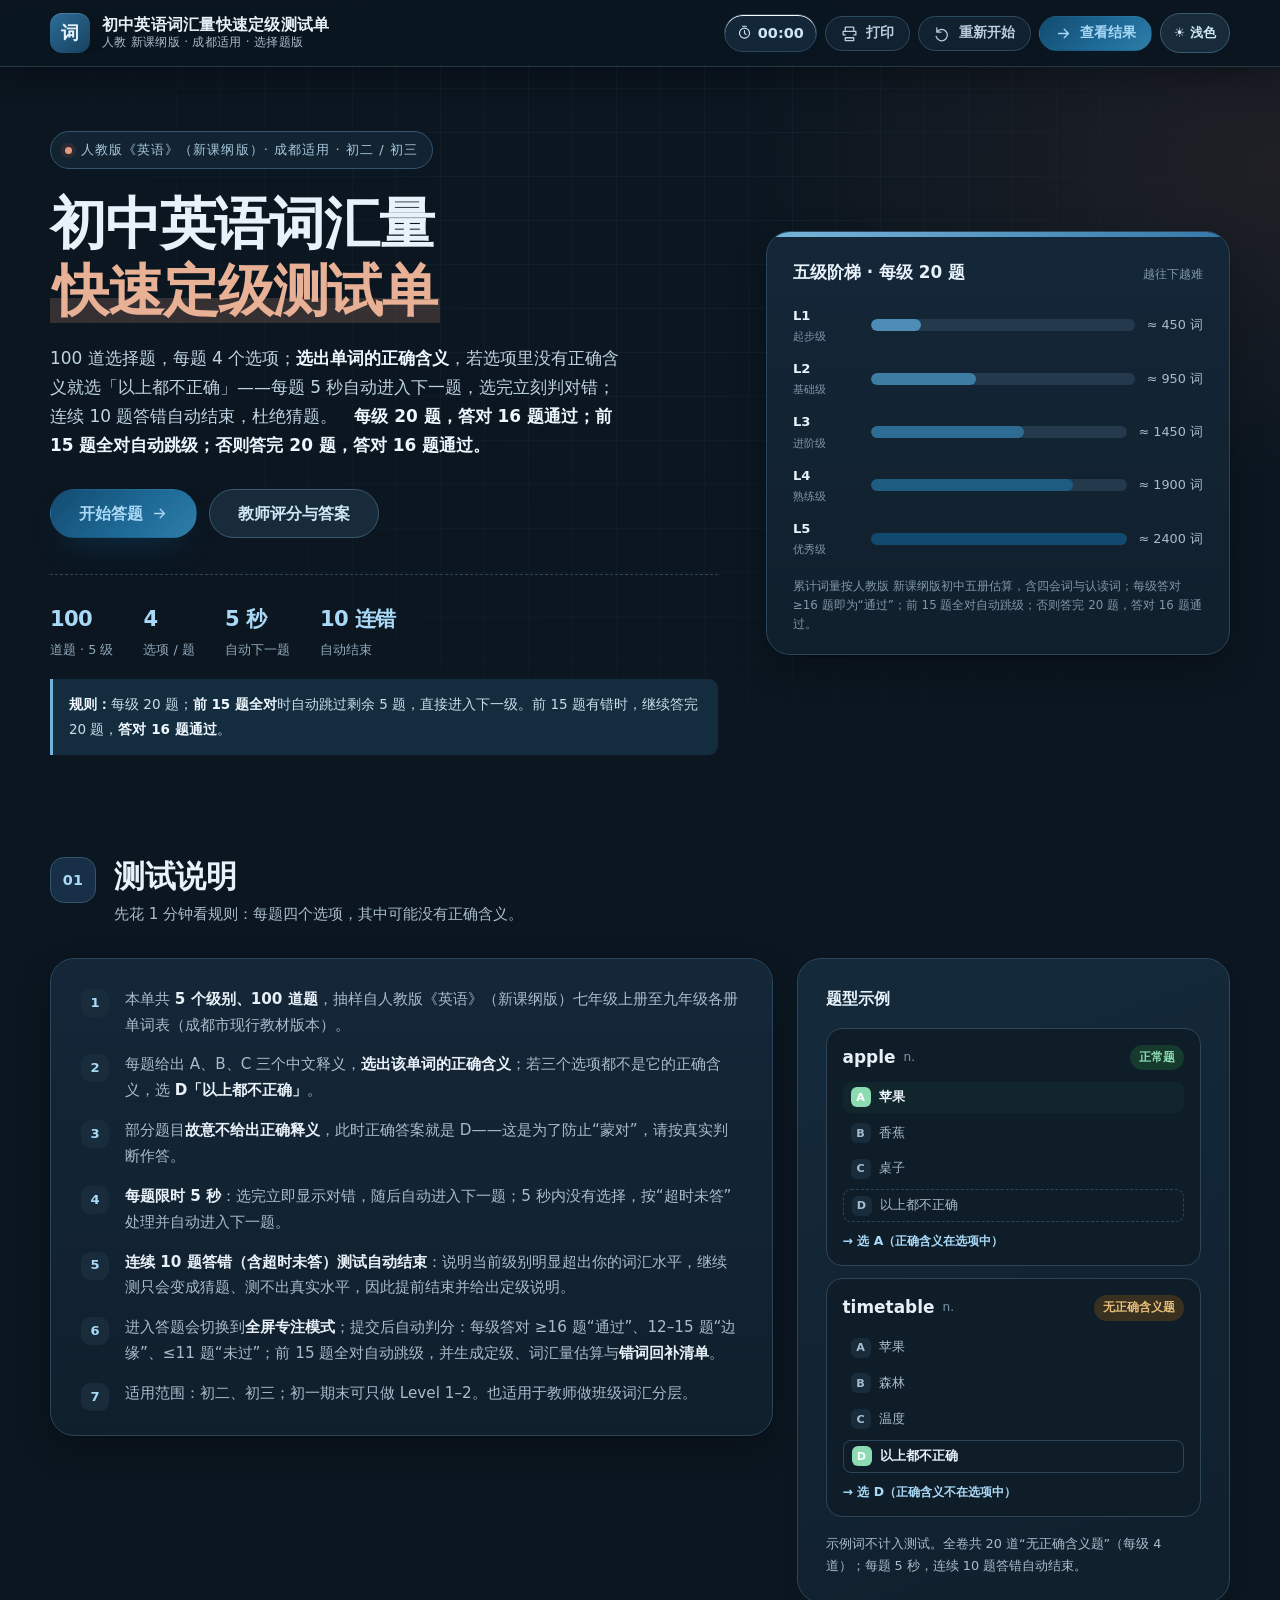
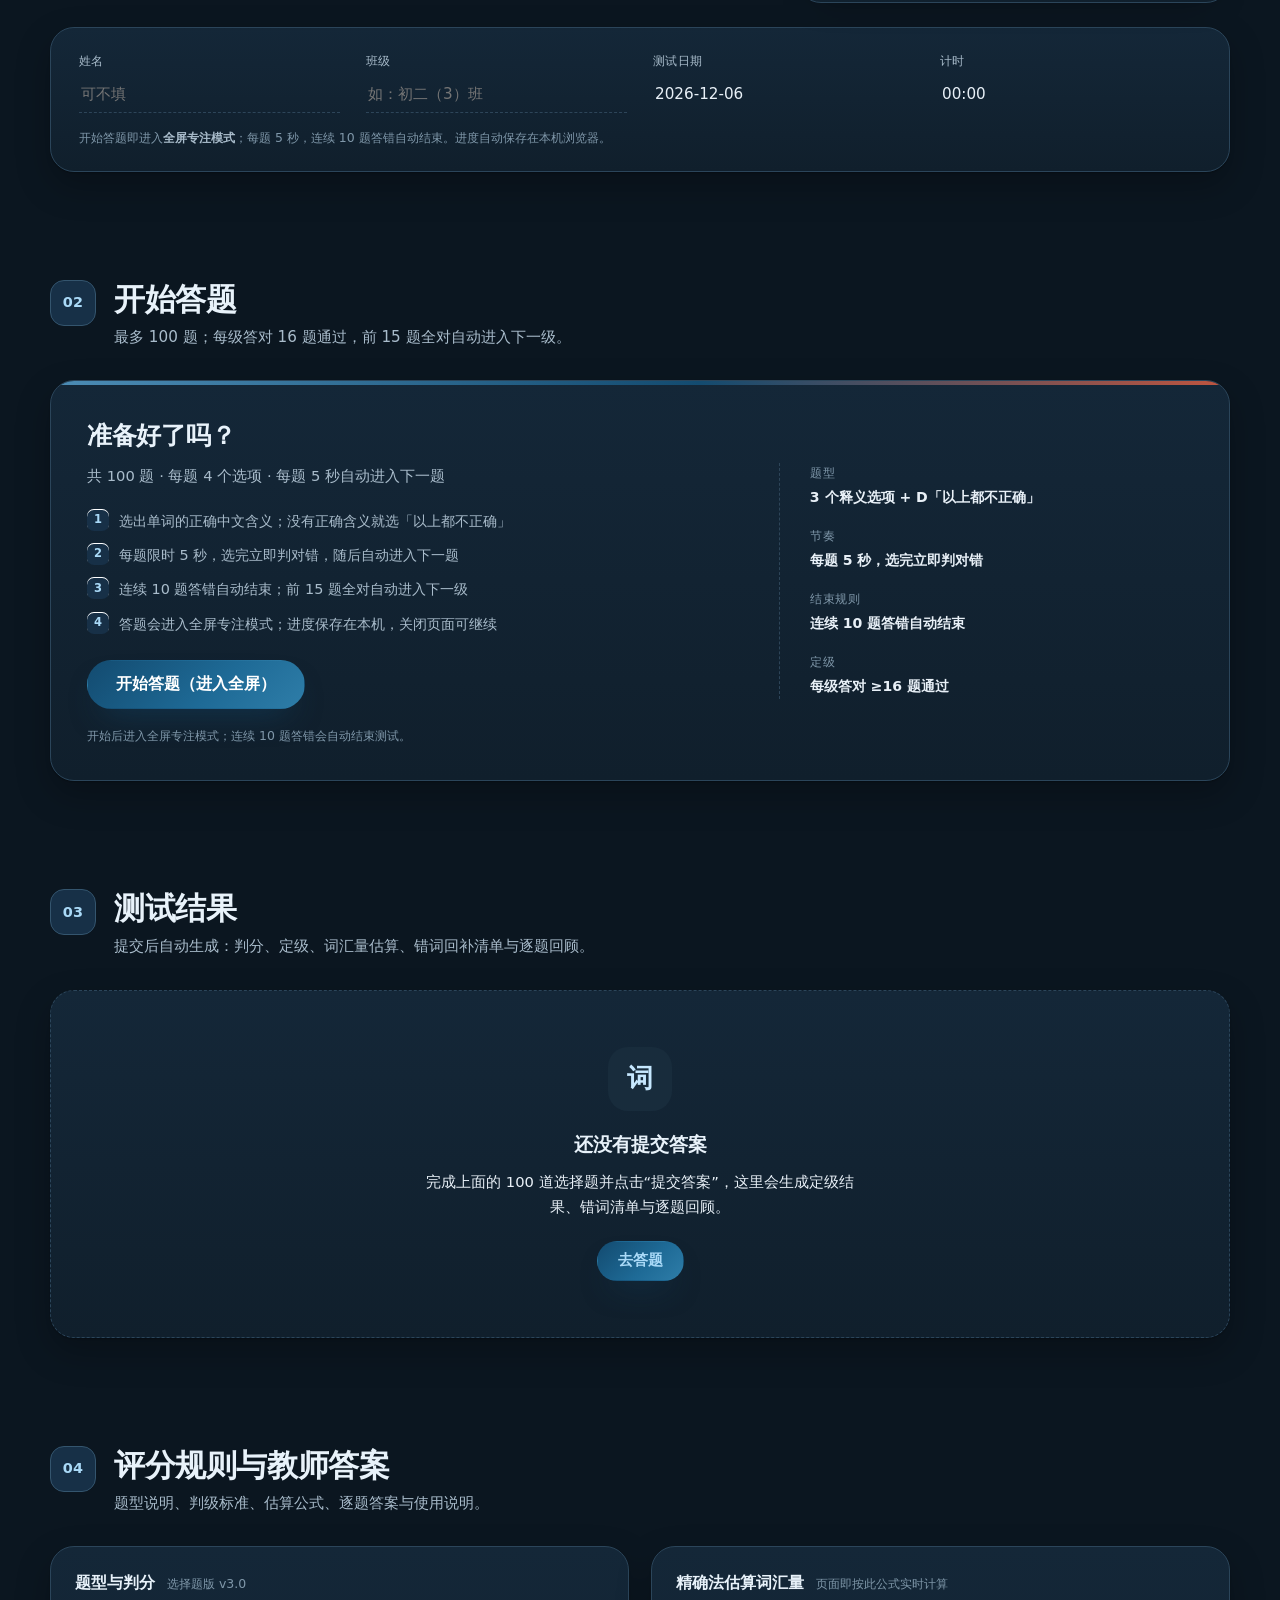
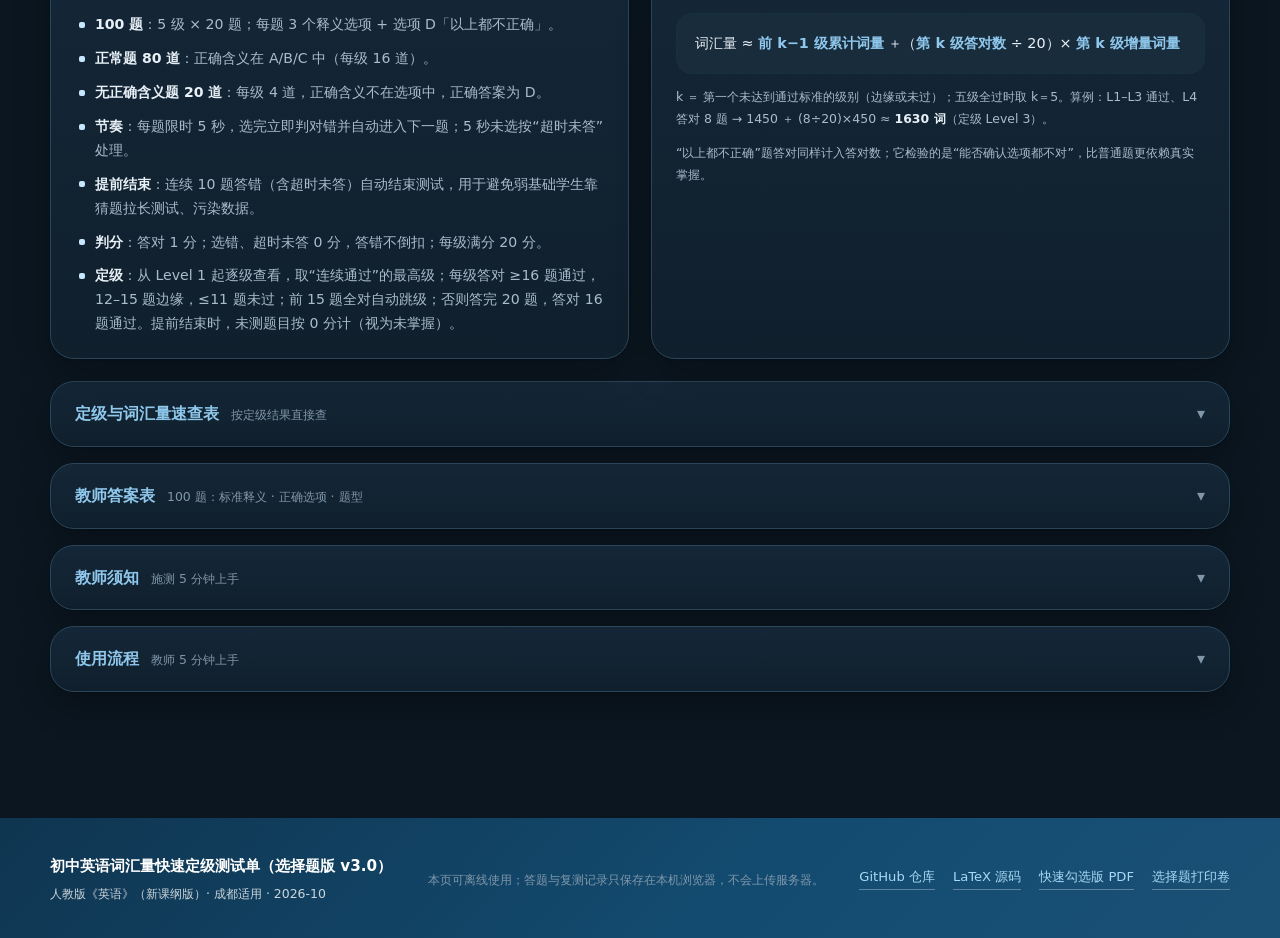
==== commit 16f35f4d: "site: 词汇测试规则修正（前15全对跳级，否则16题通过）" ====
--- a/index.html
+++ b/index.html
@@ -15,7 +15,7 @@
 <link rel="stylesheet" href="assets/theme-dark.min.css?v=1">
 <script src="assets/theme-toggle.min.js?v=2"></script>
 <script src="/sw-register.js?v=3" defer></script>
-<link rel="preload" as="script" href="assets/app.min.js?v=5">
+<link rel="preload" as="script" href="assets/app.min.js?v=6">
 <link rel="manifest" href="/english-vocab-test/manifest.webmanifest">
 <link rel="apple-touch-icon" href="/icons/icon-192.png">
 </head>
@@ -173,11 +173,6 @@
         <div class="start-main">
           <h3 id="startTitle">准备好了吗？</h3>
           <p class="start-sub" id="startSub">最多 100 题 · 每级 20 题 · 答对 16 题通过 · 前 15 题全对自动跳级</p>
-          <div class="mode-switch" id="modeSwitch" role="group" aria-label="答题模式">
-            <button type="button" class="mode-btn is-on" data-mode="placement" aria-pressed="true">正式定级</button>
-            <button type="button" class="mode-btn" data-mode="practice" aria-pressed="false">练习模式</button>
-          </div>
-          <p class="mode-hint" id="modeHint">正式：每题 5 秒、自动跳题；练习：不限时、选完看释义、手动下一题。</p>
           <ul class="start-points">
             <li><span>1</span>选出单词的正确中文含义；没有正确含义就选「以上都不正确」</li>
             <li><span>2</span>每题限时 5 秒，选完立即判对错，随后自动进入下一题</li>
@@ -524,6 +519,6 @@
 
 <div class="toast" id="toast" role="status" aria-live="polite"></div>
 
-<script src="assets/app.min.js?v=5"></script>
+<script src="assets/app.min.js?v=6"></script>
 </body>
 </html>
